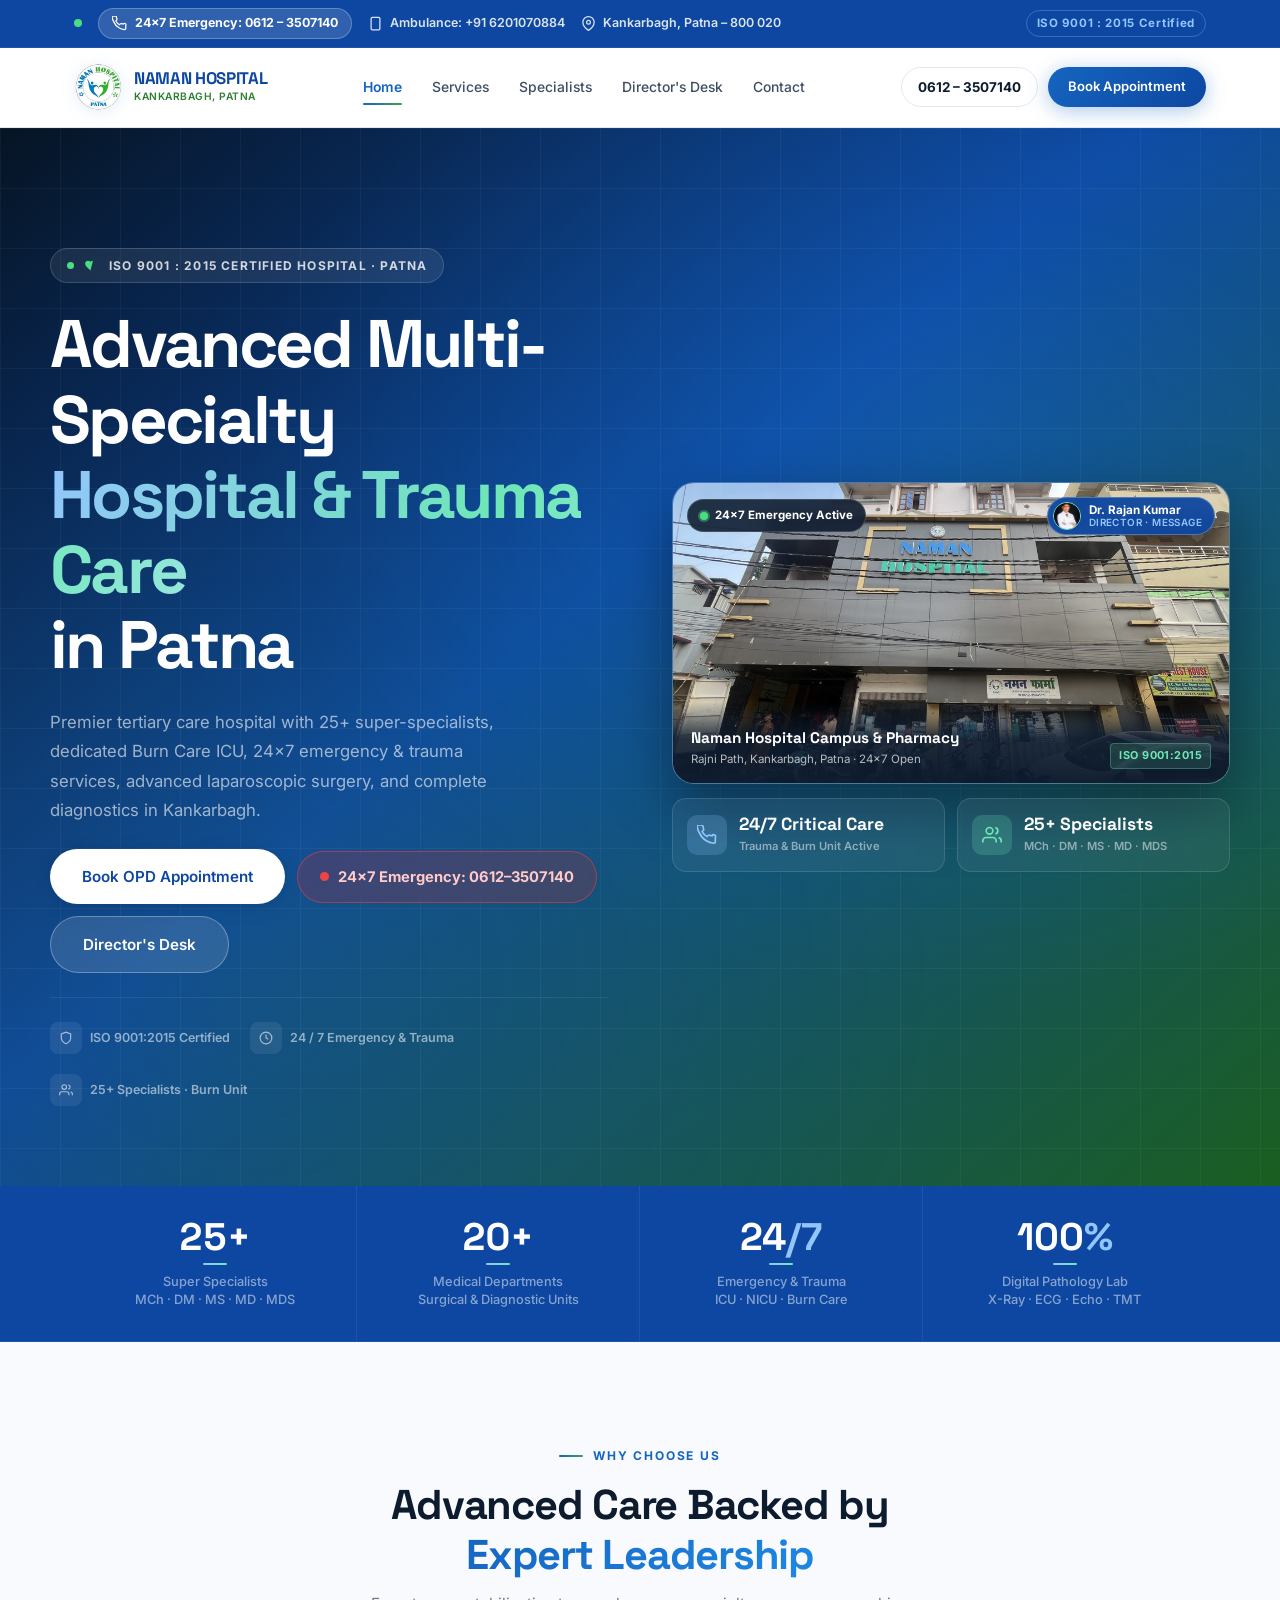
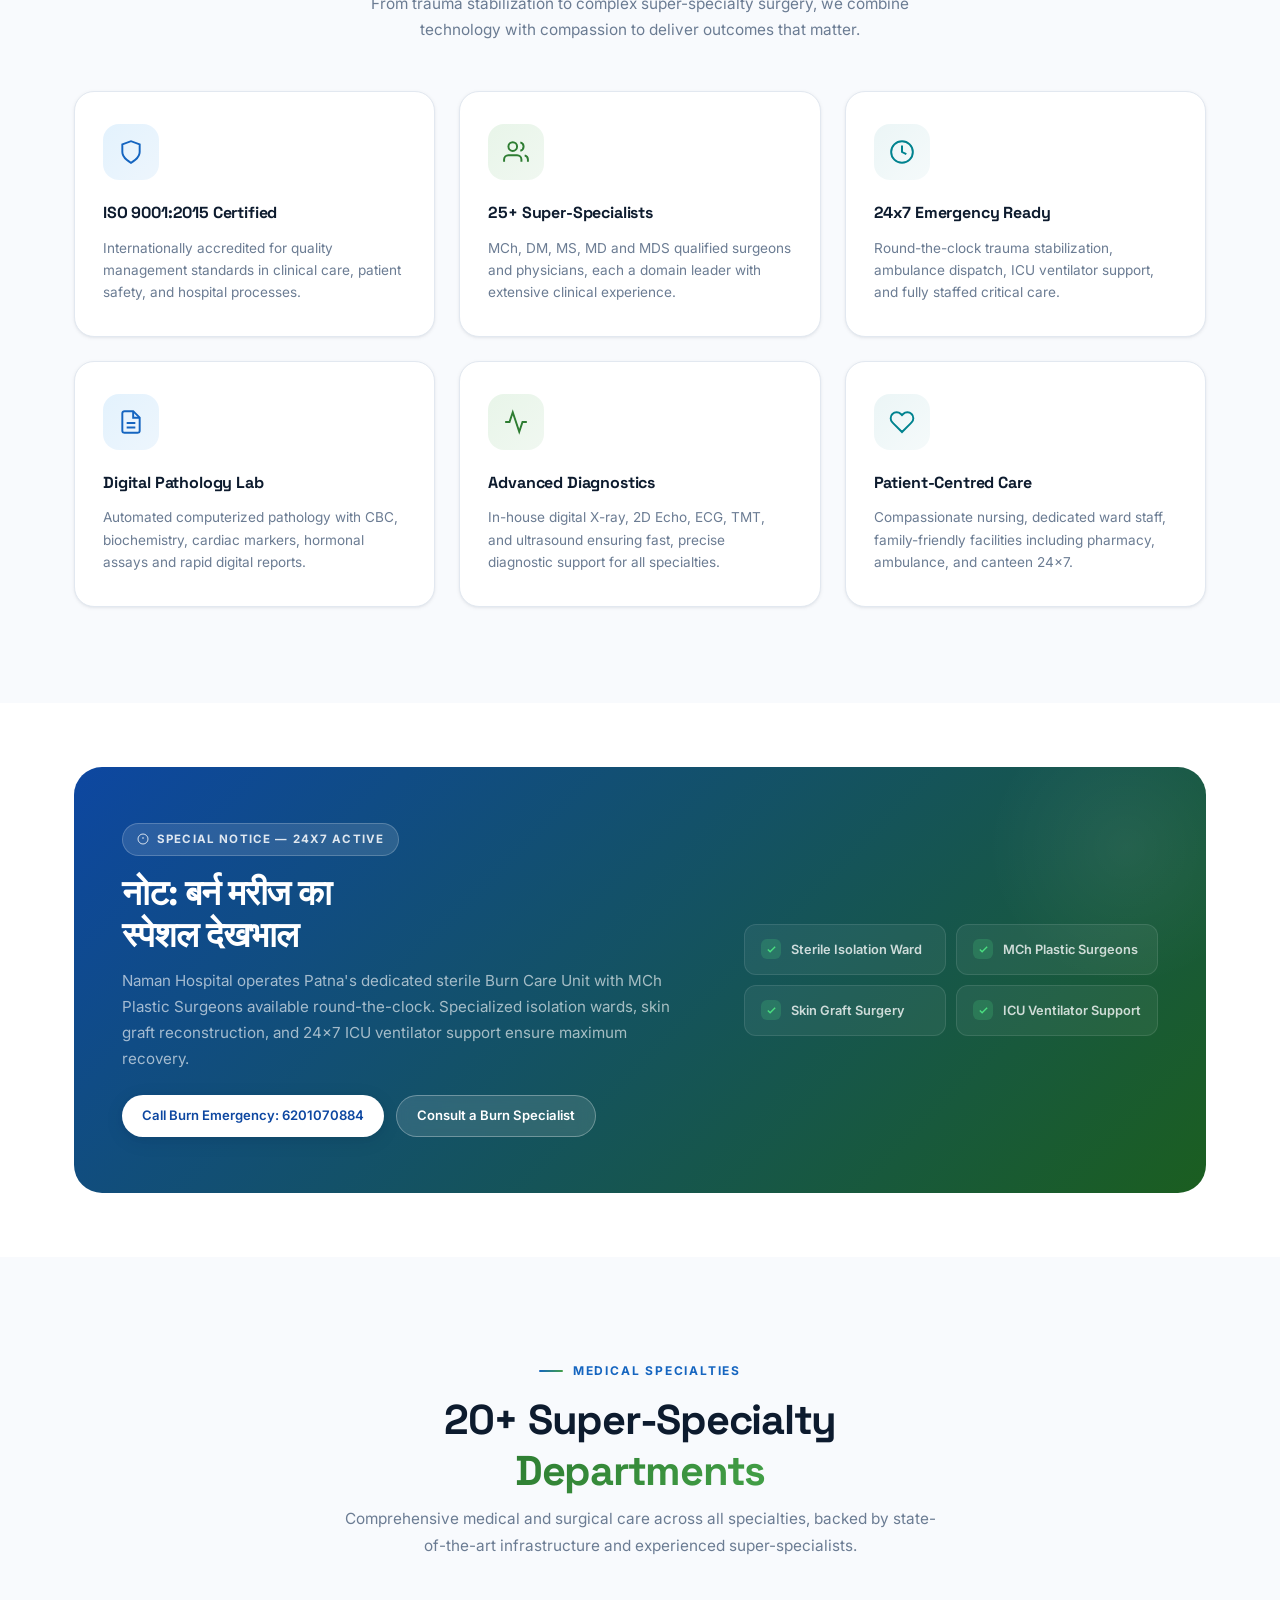
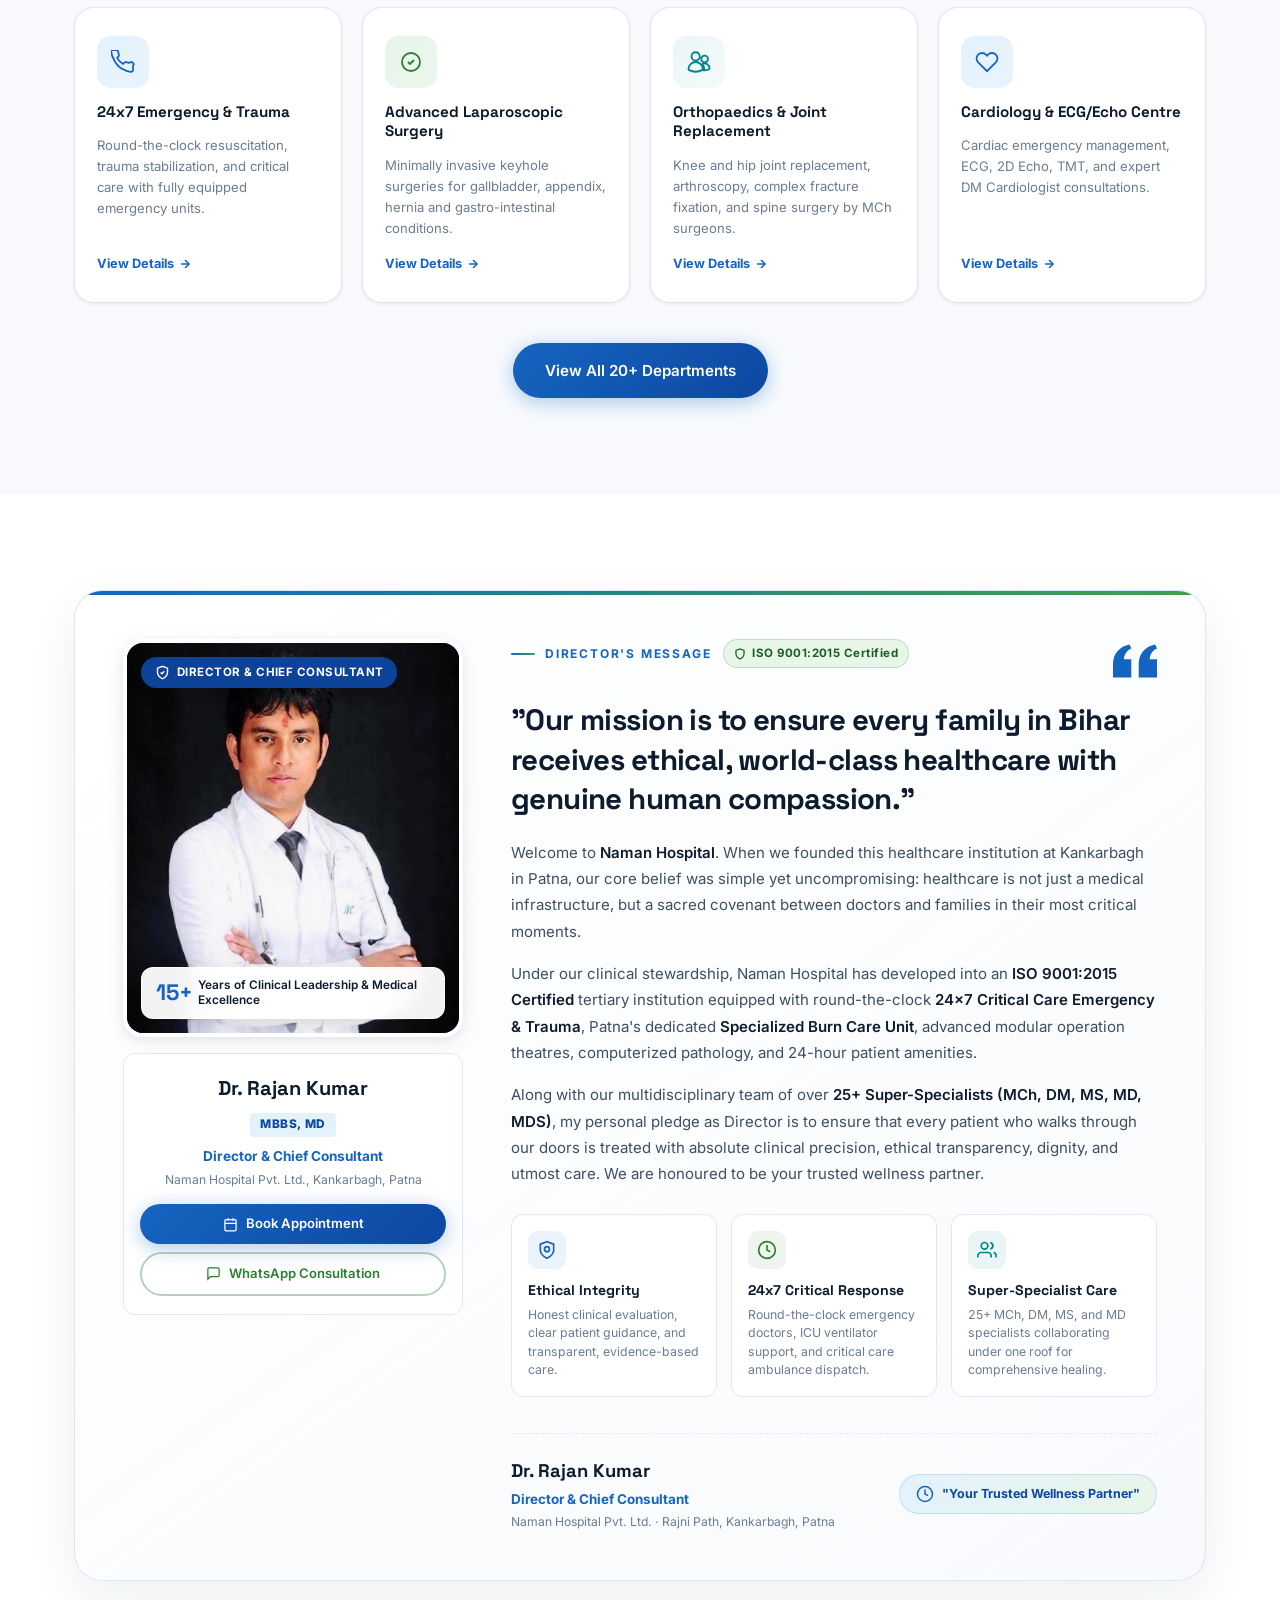
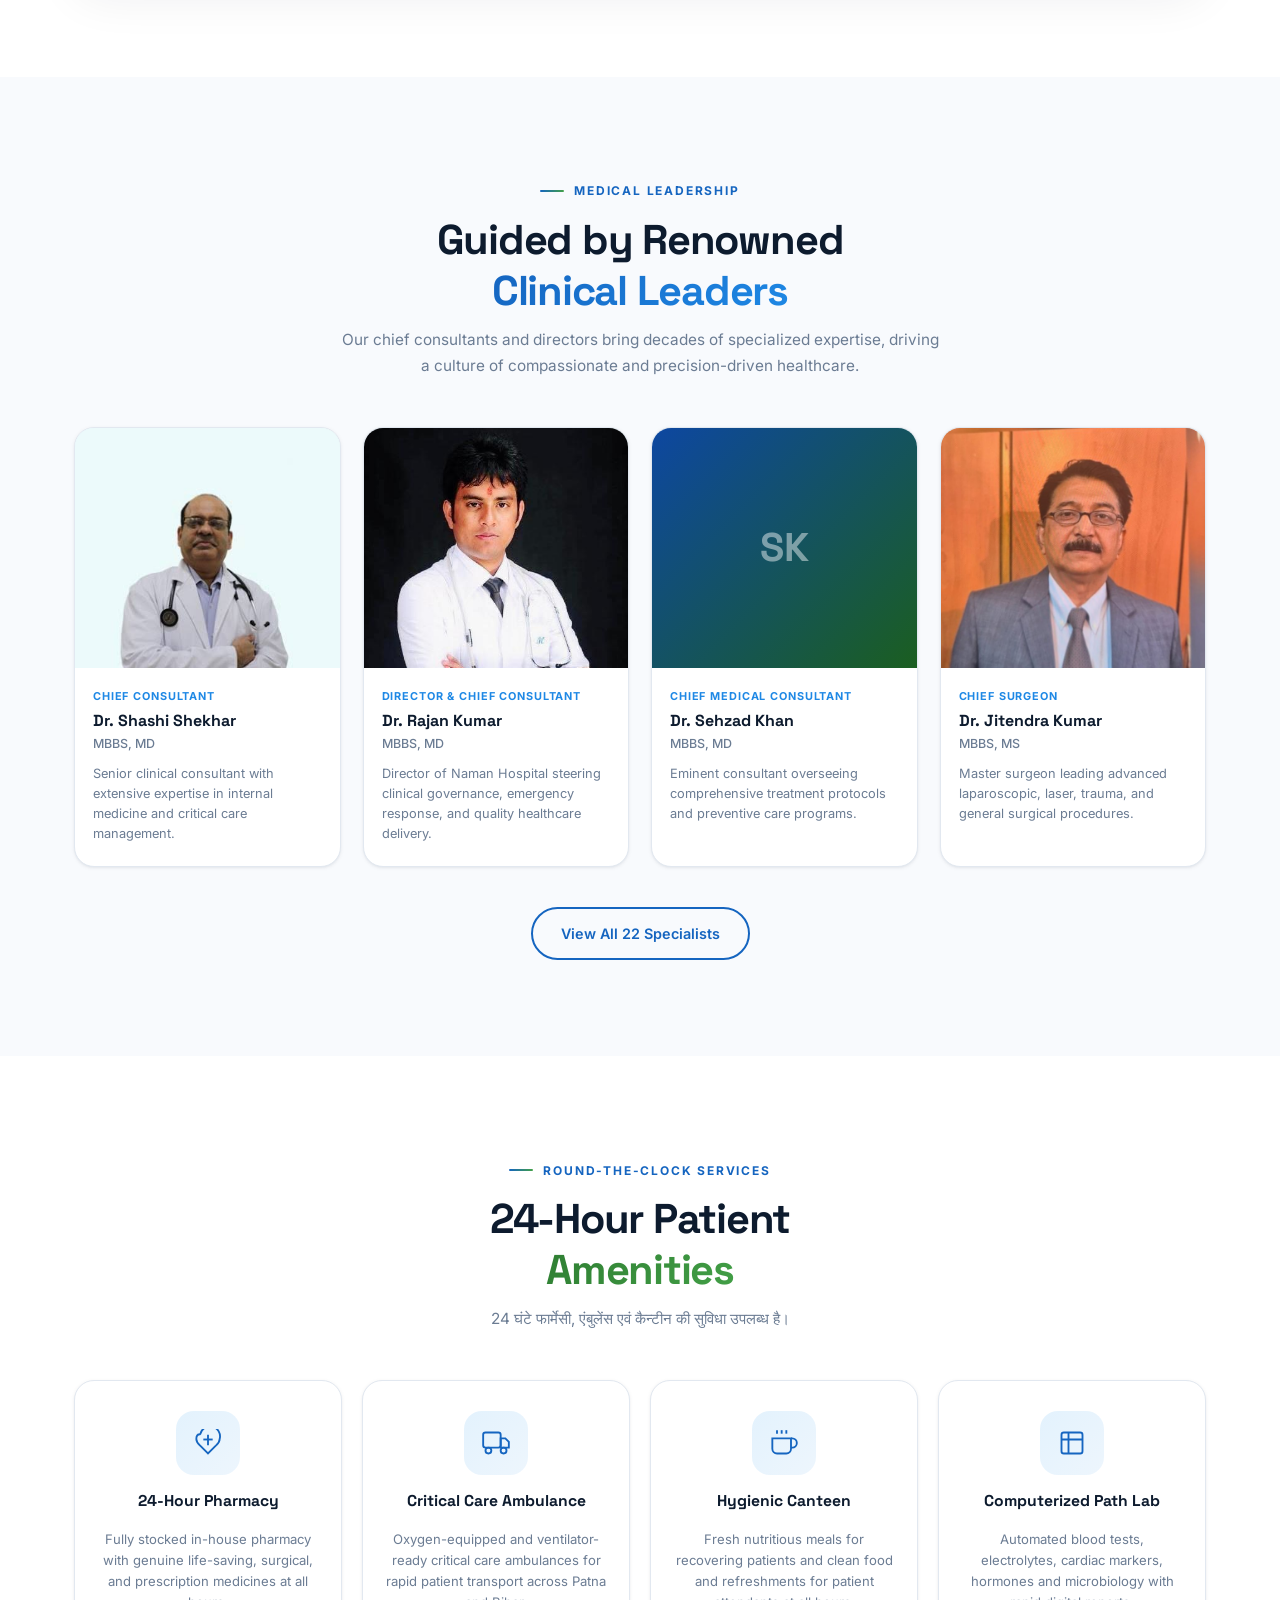
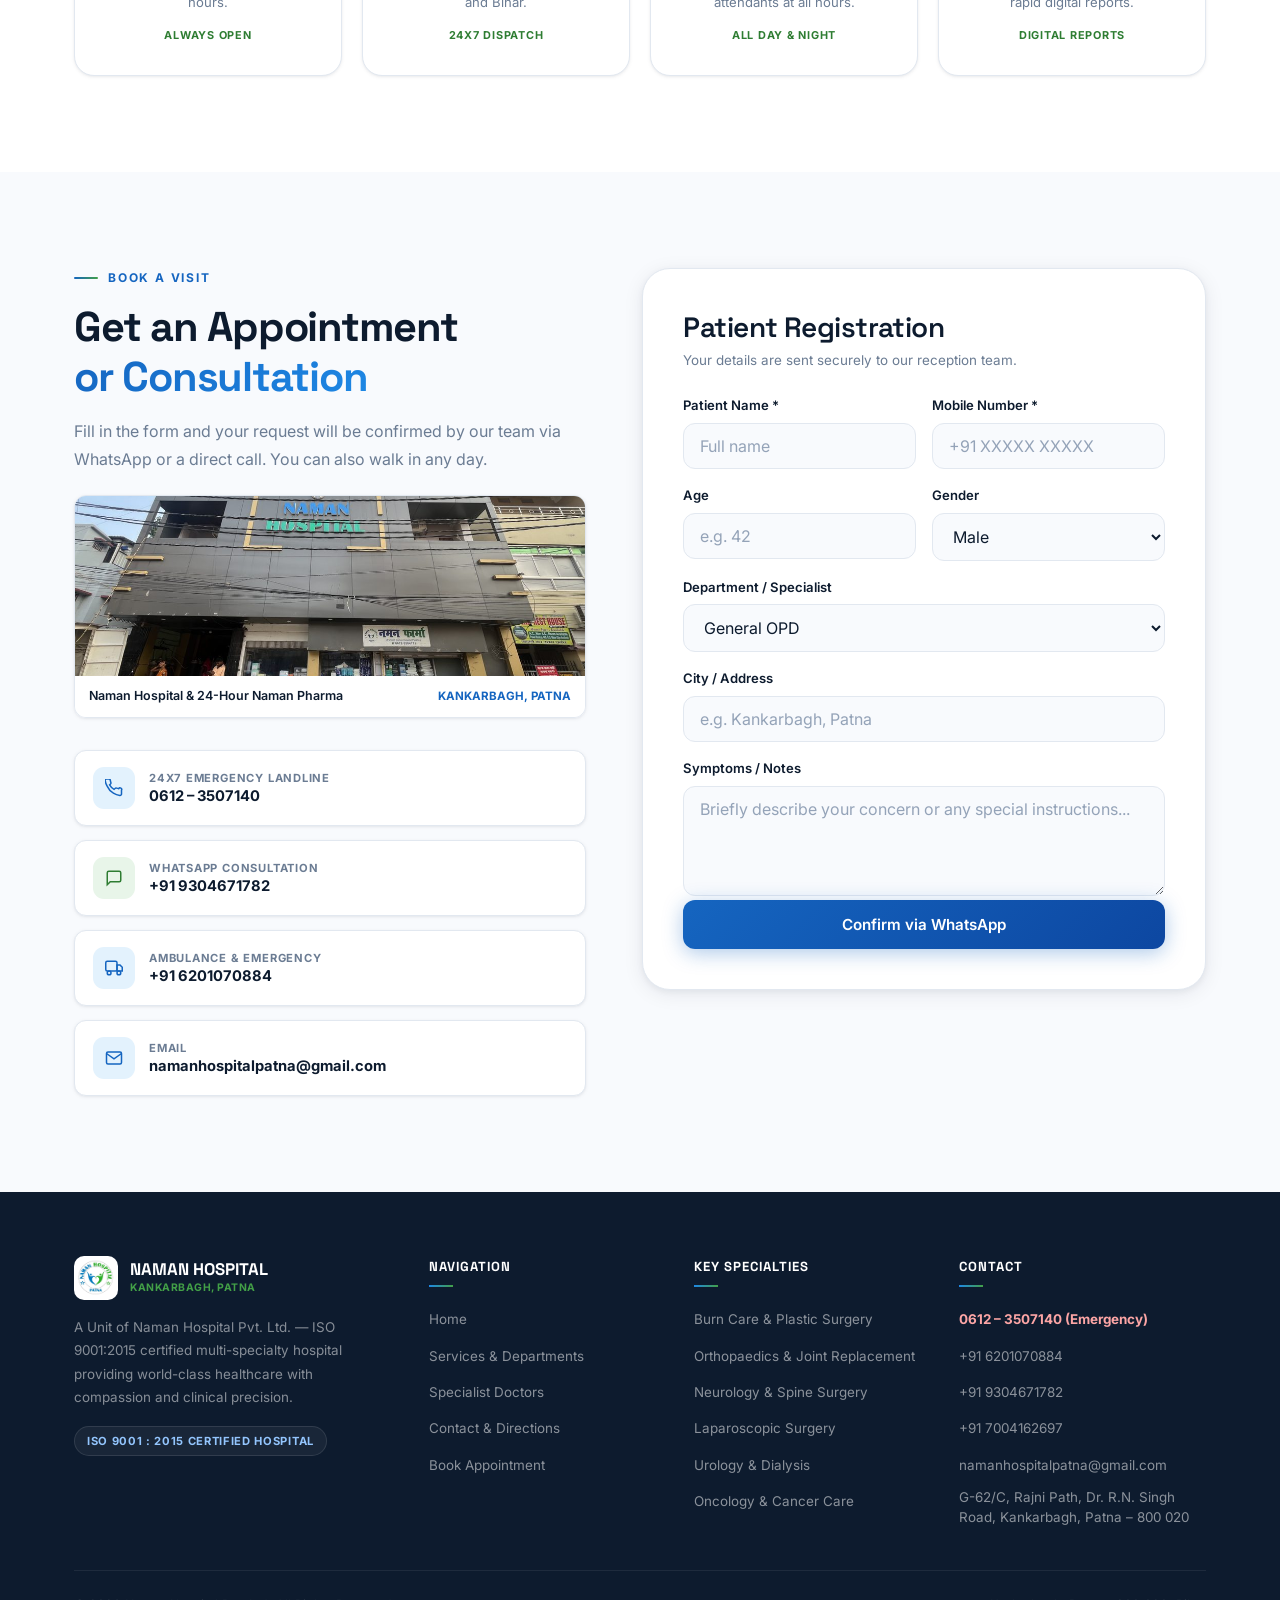
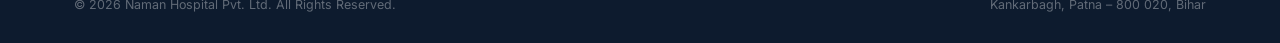
==== index.html @ 31bd3567 "Center hero text on mobile and fix side-by-side squishing" ====
<!DOCTYPE html>
<html lang="en">
<head>
  <meta charset="UTF-8">
  <meta name="viewport" content="width=device-width, initial-scale=1.0">
  <title>Naman Hospital Patna — ISO 9001:2015 Certified Multi-Specialty Hospital</title>
  <meta name="description" content="Naman Hospital in Kankarbagh, Patna — ISO 9001:2015 certified hospital with 25+ super-specialists, 24x7 emergency & trauma, advanced ICU/NICU, specialized burn care and complete diagnostics.">
  <link rel="icon" type="image/png" href="assets/images/logo.png">
  <link rel="preconnect" href="https://fonts.googleapis.com">
  <link rel="preconnect" href="https://fonts.gstatic.com" crossorigin>
  <link href="https://fonts.googleapis.com/css2?family=Space+Grotesk:wght@300;400;500;600;700&family=Inter:wght@300;400;500;600;700;800&display=swap" rel="stylesheet">
  <link rel="stylesheet" href="css/global.css">
  <style>
    /* ---- Home-page specific styles ---- */

    /* Hero */
    .hero {
      min-height: 100vh;
      display: flex; align-items: center;
      background: linear-gradient(140deg, #061424 0%, #0D47A1 45%, #1B5E20 100%);
      position: relative; overflow: hidden;
    }
    .hero-mesh {
      position: absolute; inset: 0; pointer-events: none;
      background:
        radial-gradient(ellipse at 75% 30%, rgba(30,136,229,0.2) 0%, transparent 52%),
        radial-gradient(ellipse at 20% 80%, rgba(46,125,50,0.15) 0%, transparent 48%),
        radial-gradient(ellipse at 50% 50%, rgba(0,131,143,0.06) 0%, transparent 70%);
    }
    /* Animated grid lines */
    .hero-grid-lines {
      position: absolute; inset: 0; pointer-events: none; overflow: hidden; opacity: 0.04;
      background-image:
        linear-gradient(rgba(255,255,255,1) 1px, transparent 1px),
        linear-gradient(90deg, rgba(255,255,255,1) 1px, transparent 1px);
      background-size: 60px 60px;
    }
    .hero-inner {
      position: relative; z-index: 2;
      display: grid; grid-template-columns: 1fr 1fr;
      align-items: center; gap: 64px;
      padding: 120px 0 80px;
    }
    .hero-content { display: flex; flex-direction: column; gap: 24px; }
    .hero-eyebrow {
      display: inline-flex; align-items: center; gap: 10px;
      background: rgba(255,255,255,0.08); border: 1px solid rgba(255,255,255,0.15);
      padding: 7px 16px; border-radius: 99px; width: fit-content;
      font-size: 0.75rem; font-weight: 700; letter-spacing: 0.1em; text-transform: uppercase;
      color: rgba(255,255,255,0.8);
    }
    .hero-eyebrow-dot { width: 7px; height: 7px; border-radius: 50%; background: #4ADE80; animation: ping 2s infinite; }
    .hero-title {
      font-family: 'Space Grotesk', sans-serif;
      font-size: clamp(1.9rem, 6.5vw, 4.2rem);
      font-weight: 700; line-height: 1.12; letter-spacing: -0.04em;
      color: var(--white);
    }
    .hero-title .line-accent {
      background: linear-gradient(120deg, #93C5FD 0%, #6EE7B7 35%, #BAE6FD 65%, #6EE7B7 100%);
      background-size: 200% auto;
      -webkit-background-clip: text;
      -webkit-text-fill-color: transparent;
      animation: shimmerText 6s linear infinite;
    }
    @keyframes shimmerText {
      0% { background-position: 0% center; }
      100% { background-position: 200% center; }
    }
    @keyframes heartbeat {
      0%, 100% { transform: scale(1); }
      14% { transform: scale(1.22); }
      28% { transform: scale(1); }
      42% { transform: scale(1.22); }
      70% { transform: scale(1); }
    }
    .anim-heartbeat {
      display: inline-block;
      animation: heartbeat 2s infinite cubic-bezier(0.25, 1, 0.5, 1);
      transform-origin: center;
      vertical-align: middle;
    }
    .hero-sub {
      font-size: 1.05rem; color: rgba(255,255,255,0.6);
      line-height: 1.75; max-width: 480px;
    }
    .hero-cta-group { display: flex; align-items: center; gap: 12px; flex-wrap: wrap; }
    .btn-emergency-cta {
      display: inline-flex; align-items: center; gap: 9px;
      background: rgba(220, 38, 38, 0.22);
      border: 1.5px solid rgba(239, 68, 68, 0.5);
      color: #FECACA;
      padding: 13px 22px;
      border-radius: var(--r-full);
      font-weight: 700;
      font-size: 0.92rem;
      transition: all 0.25s var(--ease-out);
      text-decoration: none;
      backdrop-filter: blur(8px);
    }
    .btn-emergency-cta:hover {
      background: #DC2626;
      color: #FFFFFF;
      border-color: #DC2626;
      transform: translateY(-2px);
      box-shadow: 0 8px 24px rgba(220, 38, 38, 0.45);
    }
    .emergency-pulse-dot {
      width: 9px; height: 9px; border-radius: 50%;
      background: #EF4444;
      box-shadow: 0 0 0 0 rgba(239, 68, 68, 0.8);
      animation: pulseDot 1.8s infinite;
      flex-shrink: 0;
    }
    @keyframes pulseDot {
      0%   { box-shadow: 0 0 0 0 rgba(239, 68, 68, 0.8); }
      70%  { box-shadow: 0 0 0 9px rgba(239, 68, 68, 0); }
      100% { box-shadow: 0 0 0 0 rgba(239, 68, 68, 0); }
    }
    .hero-trust-strip {
      display: flex; align-items: center; gap: 20px; flex-wrap: wrap;
      padding-top: 24px; border-top: 1px solid rgba(255,255,255,0.08);
    }
    .trust-item {
      display: flex; align-items: center; gap: 8px;
      font-size: 0.78rem; font-weight: 600; color: rgba(255,255,255,0.55);
    }
    .trust-icon { width: 32px; height: 32px; border-radius: 8px; background: rgba(255,255,255,0.08); display: flex; align-items: center; justify-content: center; }

    /* Hero Right — Real Hospital Building & Director Showcase */
    .hero-visual {
      display: flex; flex-direction: column; gap: 14px;
    }
    @keyframes gentleFloat {
      0%, 100% { transform: translateY(0); }
      50% { transform: translateY(-5px); }
    }
    .hero-building-card {
      position: relative;
      border-radius: 22px;
      overflow: hidden;
      border: 1.5px solid rgba(255,255,255,0.18);
      box-shadow: 0 24px 60px rgba(0,0,0,0.4);
      background: rgba(255,255,255,0.05);
      backdrop-filter: blur(12px);
      animation: gentleFloat 6s ease-in-out infinite;
    }
    .hero-building-img {
      width: 100%;
      height: 300px;
      object-fit: cover;
      object-position: center;
      display: block;
      transition: transform 0.5s var(--ease-out);
    }
    .hero-building-card:hover .hero-building-img {
      transform: scale(1.03);
    }
    .hero-building-overlay-top {
      position: absolute;
      top: 14px; left: 14px; right: 14px;
      display: flex;
      justify-content: space-between;
      align-items: center;
      gap: 10px;
      flex-wrap: wrap;
      z-index: 2;
    }
    .hero-status-pill {
      background: rgba(13, 27, 46, 0.88);
      backdrop-filter: blur(10px);
      border: 1px solid rgba(255,255,255,0.15);
      padding: 6px 12px;
      border-radius: var(--r-full);
      display: inline-flex;
      align-items: center;
      gap: 7px;
      font-size: 0.72rem;
      font-weight: 700;
      color: var(--white);
    }
    .hero-pulse-dot {
      width: 8px; height: 8px;
      background: #4ADE80;
      border-radius: 50%;
      box-shadow: 0 0 0 2px rgba(74,222,128,0.4);
      animation: pulse 2s infinite;
    }
    @keyframes pulse {
      0% { box-shadow: 0 0 0 0 rgba(74,222,128,0.7); }
      70% { box-shadow: 0 0 0 8px rgba(74,222,128,0); }
      100% { box-shadow: 0 0 0 0 rgba(74,222,128,0); }
    }
    .hero-director-chip {
      background: rgba(13, 71, 161, 0.94);
      backdrop-filter: blur(10px);
      border: 1px solid rgba(255,255,255,0.25);
      padding: 4px 12px 4px 5px;
      border-radius: var(--r-full);
      display: inline-flex;
      align-items: center;
      gap: 8px;
      color: var(--white);
      text-decoration: none;
      transition: all 0.2s;
    }
    .hero-director-chip:hover {
      background: #1565C0;
      transform: translateY(-2px);
      box-shadow: 0 6px 18px rgba(21,101,192,0.4);
    }
    .hero-director-avatar {
      width: 28px; height: 28px;
      border-radius: 50%;
      border: 1.5px solid #6EE7B7;
      object-fit: cover;
      display: block;
    }
    .hero-director-text {
      display: flex;
      flex-direction: column;
      text-align: left;
    }
    .hero-director-name {
      font-size: 0.73rem;
      font-weight: 700;
      line-height: 1.2;
      color: var(--white);
    }
    .hero-director-role {
      font-size: 0.62rem;
      font-weight: 600;
      color: #93C5FD;
      line-height: 1.1;
      text-transform: uppercase;
      letter-spacing: 0.04em;
    }
    .hero-building-bar {
      position: absolute;
      bottom: 0; left: 0; right: 0;
      background: linear-gradient(180deg, transparent 0%, rgba(13, 27, 46, 0.88) 45%, rgba(13, 27, 46, 0.98) 100%);
      padding: 26px 18px 14px;
      display: flex;
      justify-content: space-between;
      align-items: flex-end;
      z-index: 2;
    }
    .hero-building-title {
      font-family: 'Space Grotesk', sans-serif;
      font-size: 0.96rem;
      font-weight: 700;
      color: var(--white);
      line-height: 1.25;
    }
    .hero-building-sub {
      font-size: 0.72rem;
      color: rgba(255,255,255,0.7);
      margin-top: 2px;
    }
    .hero-building-iso {
      font-size: 0.68rem;
      font-weight: 700;
      color: #6EE7B7;
      background: rgba(110,231,183,0.15);
      border: 1px solid rgba(110,231,183,0.3);
      padding: 3px 8px;
      border-radius: 4px;
      text-transform: uppercase;
      letter-spacing: 0.04em;
      white-space: nowrap;
    }

    .hero-cards-row { display: grid; grid-template-columns: 1fr 1fr; gap: 12px; }
    .hero-mini-card {
      background: rgba(255,255,255,0.06);
      border: 1px solid rgba(255,255,255,0.12);
      border-radius: 14px; padding: 16px 14px;
      backdrop-filter: blur(8px);
      display: flex; align-items: center; gap: 12px;
      transition: all 0.25s var(--ease-out);
    }
    .hero-mini-card:hover {
      transform: translateY(-3px);
      background: rgba(255,255,255,0.1);
      border-color: rgba(255,255,255,0.25);
      box-shadow: 0 8px 24px rgba(0,0,0,0.25);
    }
    .mini-card-icon {
      width: 40px; height: 40px; border-radius: 10px;
      display: flex; align-items: center; justify-content: center; flex-shrink: 0;
    }
    .mini-card-icon.blue { background: rgba(147,197,253,0.2); }
    .mini-card-icon.green { background: rgba(110,231,183,0.2); }
    .mini-card-text-n { font-family: 'Space Grotesk', sans-serif; font-size: 1.1rem; font-weight: 700; color: var(--white); line-height: 1.1; }
    .mini-card-text-l { font-size: 0.7rem; font-weight: 600; color: rgba(255,255,255,0.5); margin-top: 3px; }

    /* Stats bar */
    .stats-bar-section {
      background: linear-gradient(135deg, var(--blue-deep) 0%, #0D47A1 100%);
      border-bottom: 1px solid rgba(255,255,255,0.07);
    }
    .stats-grid {
      display: grid; grid-template-columns: repeat(4, 1fr);
    }
    .stat-item {
      padding: 32px 20px; text-align: center;
      border-right: 1px solid rgba(255,255,255,0.07);
      position: relative;
    }
    .stat-item:last-child { border-right: none; }
    .stat-n {
      font-family: 'Space Grotesk', sans-serif;
      font-size: 2.4rem; font-weight: 700; line-height: 1;
      color: var(--white);
    }
    .stat-n .plus { color: #93C5FD; }
    .stat-l { font-size: 0.8rem; font-weight: 500; color: rgba(255,255,255,0.5); margin-top: 8px; line-height: 1.4; }
    .stat-divider { width: 24px; height: 2px; background: linear-gradient(90deg, #93C5FD, #6EE7B7); border-radius: 2px; margin: 6px auto 0; }

    /* Why Choose us */
    .why-grid {
      display: grid; grid-template-columns: repeat(3, 1fr); gap: 24px;
      margin-top: 20px;
    }
    .why-card {
      background: var(--white); border: 1px solid var(--border);
      border-radius: var(--r-lg); padding: 32px 28px;
      box-shadow: var(--sh-sm); transition: all 0.3s var(--ease-out);
      position: relative; overflow: hidden;
    }
    .why-card::after {
      content: ''; position: absolute;
      bottom: 0; left: 0; right: 0; height: 3px;
      background: linear-gradient(90deg, var(--blue-mid), var(--green-bright));
      transform: scaleX(0); transform-origin: left;
      transition: transform 0.4s var(--ease-out);
    }
    .why-card:hover { transform: translateY(-6px); box-shadow: var(--sh-lg); border-color: rgba(21,101,192,0.15); }
    .why-card:hover::after { transform: scaleX(1); }
    .why-icon {
      width: 56px; height: 56px; border-radius: 16px;
      display: flex; align-items: center; justify-content: center;
      margin-bottom: 20px;
    }
    .why-card h3 { font-family: 'Space Grotesk', sans-serif; font-size: 1rem; font-weight: 700; color: var(--text-dark); margin-bottom: 10px; letter-spacing: -0.01em; }
    .why-card p { font-size: 0.85rem; color: var(--text-muted); line-height: 1.65; }

    /* Services Preview */
    .services-preview-grid {
      display: grid; grid-template-columns: repeat(4, 1fr); gap: 20px;
    }
    .svc-card {
      background: var(--white); border: 1px solid var(--border);
      border-radius: var(--r-lg); padding: 28px 22px;
      box-shadow: var(--sh-sm); transition: all 0.3s var(--ease-out);
      display: flex; flex-direction: column; gap: 14px;
    }
    .svc-card:hover { transform: translateY(-5px); box-shadow: var(--sh-lg); border-color: rgba(21,101,192,0.18); }
    .svc-icon-wrap {
      width: 52px; height: 52px; border-radius: 14px;
      display: flex; align-items: center; justify-content: center;
    }
    .svc-title { font-family: 'Space Grotesk', sans-serif; font-size: 0.95rem; font-weight: 700; color: var(--text-dark); line-height: 1.3; }
    .svc-desc { font-size: 0.82rem; color: var(--text-muted); line-height: 1.6; }
    .svc-link { font-size: 0.8rem; font-weight: 700; color: var(--blue-mid); display: flex; align-items: center; gap: 4px; margin-top: auto; }
    .svc-link svg { transition: transform 0.2s; }
    .svc-card:hover .svc-link svg { transform: translateX(4px); }

    /* Burn Care Banner */
    .burn-banner {
      background: linear-gradient(135deg, #0D47A1 0%, #1B5E20 100%);
      border-radius: var(--r-xl); padding: 56px 48px;
      position: relative; overflow: hidden;
      display: grid; grid-template-columns: 1fr auto; gap: 40px; align-items: center;
    }
    .burn-banner::before {
      content: '';
      position: absolute; top: -60px; right: -60px;
      width: 280px; height: 280px; border-radius: 50%;
      background: radial-gradient(circle, rgba(255,255,255,0.06) 0%, transparent 70%);
      pointer-events: none;
    }
    .burn-banner-badge {
      display: inline-flex; align-items: center; gap: 8px;
      background: rgba(255,255,255,0.12); border: 1px solid rgba(255,255,255,0.2);
      padding: 6px 14px; border-radius: 99px;
      font-size: 0.72rem; font-weight: 700; text-transform: uppercase; letter-spacing: 0.1em;
      color: rgba(255,255,255,0.85); margin-bottom: 16px;
    }
    .burn-banner h2 {
      font-family: 'Space Grotesk', sans-serif;
      font-size: clamp(1.5rem, 3vw, 2.2rem); font-weight: 700;
      color: var(--white); line-height: 1.2; margin-bottom: 12px; letter-spacing: -0.03em;
    }
    .burn-banner p { font-size: 0.95rem; color: rgba(255,255,255,0.62); line-height: 1.7; max-width: 560px; }
    .burn-btn-group { display: flex; gap: 12px; margin-top: 24px; flex-wrap: wrap; }

    /* Burn Features Grid */
    .burn-feats { display: grid; grid-template-columns: 1fr 1fr; gap: 10px; min-width: 0; width: 100%; }
    .burn-feat {
      background: rgba(255,255,255,0.06); border: 1px solid rgba(255,255,255,0.1);
      border-radius: var(--r-md); padding: 14px 16px;
      display: flex; align-items: center; gap: 10px;
    }
    .burn-feat-check {
      width: 20px; height: 20px; border-radius: 6px;
      background: rgba(74,222,128,0.2); flex-shrink: 0;
      display: flex; align-items: center; justify-content: center;
    }
    .burn-feat-text { font-size: 0.8rem; font-weight: 600; color: rgba(255,255,255,0.78); }

    /* Leadership strip */
    .leaders-strip {
      display: grid; grid-template-columns: repeat(4, 1fr); gap: 22px;
    }
    .leader-card {
      background: var(--white); border: 1px solid var(--border);
      border-radius: var(--r-lg); overflow: hidden;
      box-shadow: var(--sh-sm); transition: all 0.3s var(--ease-out);
    }
    .leader-card:hover { transform: translateY(-6px); box-shadow: var(--sh-lg); border-color: rgba(21,101,192,0.2); }
    .leader-img {
      width: 100%; height: 240px; object-fit: cover; object-position: top center;
      background: linear-gradient(135deg, var(--blue-light), var(--green-light));
      display: block;
    }
    .leader-img-fallback {
      width: 100%; height: 240px;
      background: linear-gradient(135deg, #0D47A1 0%, #1B5E20 100%);
      display: flex; align-items: center; justify-content: center;
      font-family: 'Space Grotesk', sans-serif;
      font-size: 2.5rem; font-weight: 700; color: rgba(255,255,255,0.45);
    }
    .leader-body { padding: 20px 18px 22px; }
    .leader-role { font-size: 0.68rem; font-weight: 700; text-transform: uppercase; letter-spacing: 0.08em; color: var(--blue-bright); margin-bottom: 5px; }
    .leader-name { font-family: 'Space Grotesk', sans-serif; font-size: 1rem; font-weight: 700; color: var(--text-dark); line-height: 1.25; margin-bottom: 3px; }
    .leader-deg { font-size: 0.78rem; font-weight: 500; color: var(--text-muted); }
    .leader-desc { font-size: 0.8rem; color: var(--text-muted); line-height: 1.55; margin-top: 10px; }

    /* Appointment CTA section */
    .appt-section {
      background: var(--off-white);
      padding: 96px 0;
    }
    .appt-grid {
      display: grid; grid-template-columns: 1fr 1.1fr; gap: 56px; align-items: start;
    }
    .appt-left { display: flex; flex-direction: column; gap: 0; }
    .contact-detail-list { display: flex; flex-direction: column; gap: 14px; margin-top: 32px; }
    .contact-detail {
      display: flex; align-items: center; gap: 14px;
      background: var(--white); border: 1px solid var(--border);
      border-radius: var(--r-md); padding: 16px 18px;
      box-shadow: var(--sh-sm); transition: all 0.2s;
    }
    .contact-detail:hover { border-color: rgba(21,101,192,0.2); transform: translateX(4px); }
    .cd-icon {
      width: 42px; height: 42px; border-radius: 11px;
      background: var(--blue-light); color: var(--blue-mid);
      display: flex; align-items: center; justify-content: center; flex-shrink: 0;
    }
    .cd-label { font-size: 0.7rem; font-weight: 700; text-transform: uppercase; letter-spacing: 0.07em; color: var(--text-muted); }
    .cd-value { font-size: 0.92rem; font-weight: 700; color: var(--text-dark); line-height: 1.3; }
    .appt-form-wrap {
      background: var(--white); border: 1px solid var(--border);
      border-radius: var(--r-xl); padding: 40px; box-shadow: var(--sh-md);
    }
    .form-grid-2 { display: grid; grid-template-columns: 1fr 1fr; gap: 16px; }
    .col-span-2 { grid-column: 1 / -1; }

    /* Amenities */
    .amenity-grid { display: grid; grid-template-columns: repeat(4, 1fr); gap: 20px; }
    .amenity-card {
      background: var(--white); border: 1px solid var(--border);
      border-radius: var(--r-lg); padding: 30px 22px; text-align: center;
      box-shadow: var(--sh-sm); transition: all 0.3s var(--ease-out);
      display: flex; flex-direction: column; align-items: center; gap: 14px;
    }
    .amenity-card:hover { transform: translateY(-6px); box-shadow: var(--sh-lg); border-color: rgba(21,101,192,0.15); }
    .amenity-icon {
      width: 64px; height: 64px; border-radius: 18px;
      display: flex; align-items: center; justify-content: center;
      background: linear-gradient(135deg, var(--blue-light) 0%, rgba(30,136,229,0.08) 100%);
    }
    .amenity-title { font-family: 'Space Grotesk', sans-serif; font-size: 0.98rem; font-weight: 700; color: var(--text-dark); }
    .amenity-desc { font-size: 0.82rem; color: var(--text-muted); line-height: 1.6; }
    .amenity-tag { font-size: 0.68rem; font-weight: 700; text-transform: uppercase; letter-spacing: 0.07em; color: var(--green-mid); }

    /* ---- Director's Message Section ---- */
    .director-section {
      background: var(--white);
      position: relative;
    }
    .director-card {
      background: linear-gradient(145deg, #FFFFFF 0%, #F8FAFD 100%);
      border: 1.5px solid rgba(21, 101, 192, 0.14);
      border-radius: var(--r-xl);
      padding: 48px;
      box-shadow: 0 16px 48px rgba(13, 27, 46, 0.07);
      position: relative;
      overflow: hidden;
    }
    .director-card::before {
      content: '';
      position: absolute;
      top: 0; left: 0; right: 0;
      height: 4px;
      background: linear-gradient(90deg, var(--blue-mid), var(--green-bright));
    }
    .director-grid {
      display: grid;
      grid-template-columns: 340px 1fr;
      gap: 48px;
      align-items: start;
    }
    .director-media-col {
      display: flex;
      flex-direction: column;
      gap: 16px;
    }
    .director-img-wrapper {
      position: relative;
      border-radius: 20px;
      overflow: hidden;
      background: linear-gradient(135deg, #0D47A1, #1565C0);
      box-shadow: var(--sh-md);
      border: 4px solid var(--white);
    }
    .director-photo {
      width: 100%;
      height: 390px;
      object-fit: cover;
      object-position: top center;
      display: block;
      transition: transform 0.4s var(--ease-out);
    }
    .director-img-wrapper:hover .director-photo {
      transform: scale(1.02);
    }
    .director-badge-floating {
      position: absolute;
      top: 14px; left: 14px;
      background: rgba(13, 71, 161, 0.94);
      backdrop-filter: blur(8px);
      color: var(--white);
      padding: 6px 14px;
      border-radius: var(--r-full);
      display: inline-flex;
      align-items: center;
      gap: 7px;
      font-size: 0.72rem;
      font-weight: 700;
      letter-spacing: 0.04em;
      text-transform: uppercase;
      box-shadow: 0 4px 12px rgba(0,0,0,0.18);
    }
    .director-experience-tag {
      position: absolute;
      bottom: 14px; left: 14px; right: 14px;
      background: rgba(255, 255, 255, 0.95);
      backdrop-filter: blur(8px);
      border-radius: 12px;
      padding: 10px 14px;
      display: flex;
      align-items: center;
      gap: 12px;
      box-shadow: 0 4px 16px rgba(0,0,0,0.12);
      border: 1px solid rgba(255,255,255,0.8);
    }
    .exp-num {
      font-family: 'Space Grotesk', sans-serif;
      font-size: 1.4rem;
      font-weight: 800;
      color: var(--blue-mid);
      line-height: 1;
    }
    .exp-text {
      font-size: 0.74rem;
      font-weight: 600;
      color: var(--text-dark);
      line-height: 1.3;
    }
    .director-meta-box {
      background: var(--white);
      border: 1px solid var(--border);
      border-radius: var(--r-md);
      padding: 18px 16px;
      text-align: center;
    }
    .director-name {
      font-family: 'Space Grotesk', sans-serif;
      font-size: 1.25rem;
      font-weight: 700;
      color: var(--text-dark);
      margin-bottom: 4px;
    }
    .director-qual {
      display: inline-block;
      padding: 2px 10px;
      background: var(--blue-light);
      color: var(--blue-deep);
      border-radius: 4px;
      font-size: 0.74rem;
      font-weight: 800;
      letter-spacing: 0.05em;
      margin-bottom: 8px;
    }
    .director-title {
      font-size: 0.85rem;
      font-weight: 700;
      color: var(--blue-mid);
      margin-bottom: 3px;
    }
    .director-hospital {
      font-size: 0.76rem;
      color: var(--text-muted);
      margin-bottom: 14px;
    }
    .director-actions-btn {
      display: flex;
      flex-direction: column;
      gap: 8px;
    }

    .director-content-col {
      display: flex;
      flex-direction: column;
    }
    .director-quote-header {
      display: flex;
      align-items: flex-start;
      justify-content: space-between;
      gap: 16px;
      margin-bottom: 18px;
    }
    .director-eyebrow-wrap {
      display: flex;
      align-items: center;
      gap: 12px;
      flex-wrap: wrap;
    }
    .iso-chip {
      display: inline-flex;
      align-items: center;
      gap: 6px;
      background: var(--green-light);
      color: var(--green-deep);
      border: 1px solid rgba(46, 125, 50, 0.2);
      padding: 4px 10px;
      border-radius: var(--r-full);
      font-size: 0.72rem;
      font-weight: 700;
      letter-spacing: 0.04em;
    }
    .quote-svg-icon {
      color: var(--blue-mid);
      flex-shrink: 0;
    }
    .director-heading {
      font-family: 'Space Grotesk', sans-serif;
      font-size: clamp(1.35rem, 2.3vw, 1.85rem);
      font-weight: 700;
      color: var(--text-dark);
      line-height: 1.34;
      letter-spacing: -0.02em;
      margin-bottom: 20px;
    }
    .director-statement p {
      font-size: 0.94rem;
      color: var(--text-body);
      line-height: 1.75;
      margin-bottom: 16px;
    }
    .director-statement p:last-child {
      margin-bottom: 0;
    }
    .director-statement strong {
      color: var(--text-dark);
      font-weight: 600;
    }

    .director-pillars {
      display: grid;
      grid-template-columns: repeat(3, 1fr);
      gap: 14px;
      margin: 26px 0;
    }
    .dp-card {
      background: var(--white);
      border: 1px solid var(--border);
      border-radius: var(--r-md);
      padding: 16px;
      transition: all 0.25s var(--ease-out);
    }
    .dp-card:hover {
      border-color: rgba(21,101,192,0.25);
      transform: translateY(-3px);
      box-shadow: var(--sh-sm);
    }
    .dp-icon {
      width: 38px;
      height: 38px;
      border-radius: 10px;
      display: flex;
      align-items: center;
      justify-content: center;
      margin-bottom: 10px;
    }
    .dp-title {
      font-family: 'Space Grotesk', sans-serif;
      font-size: 0.88rem;
      font-weight: 700;
      color: var(--text-dark);
      margin-bottom: 4px;
    }
    .dp-desc {
      font-size: 0.77rem;
      color: var(--text-muted);
      line-height: 1.5;
    }

    .director-sign-strip {
      display: flex;
      justify-content: space-between;
      align-items: center;
      padding-top: 22px;
      border-top: 1px dashed var(--border);
      flex-wrap: wrap;
      gap: 16px;
      margin-top: 10px;
    }
    .sign-left {
      display: flex;
      flex-direction: column;
      gap: 2px;
    }
    .sign-name {
      font-family: 'Space Grotesk', sans-serif;
      font-size: 1.15rem;
      font-weight: 700;
      color: var(--text-dark);
    }
    .sign-designation {
      font-size: 0.84rem;
      font-weight: 700;
      color: var(--blue-mid);
    }
    .sign-org {
      font-size: 0.76rem;
      color: var(--text-muted);
    }
    .sign-seal {
      display: inline-flex;
      align-items: center;
      gap: 8px;
      background: linear-gradient(135deg, var(--blue-light), var(--green-light));
      border: 1px solid rgba(21,101,192,0.15);
      padding: 9px 16px;
      border-radius: var(--r-full);
      font-size: 0.78rem;
      font-weight: 700;
      color: var(--blue-deep);
    }

    /* ---- Responsive ---- */
    @media (max-width: 1024px) {
      .hero-inner { grid-template-columns: 1fr; padding: 72px 0 48px; gap: 36px; }
      .hero-visual { display: flex; width: 100%; max-width: 540px; margin: 0 auto; }
      .stats-grid { grid-template-columns: repeat(2, 1fr); }
      .stat-item:nth-child(2) { border-right: none; }
      .stat-item:nth-child(1), .stat-item:nth-child(2) { border-bottom: 1px solid rgba(255,255,255,0.08); }
      .why-grid { grid-template-columns: repeat(2, 1fr); }
      .services-preview-grid { grid-template-columns: repeat(2, 1fr); }
      .director-grid { grid-template-columns: 1fr; gap: 32px; }
      .director-media-col { max-width: 420px; margin: 0 auto; width: 100%; }
      .leaders-strip { grid-template-columns: repeat(2, 1fr); }
      .amenity-grid { grid-template-columns: repeat(2, 1fr); }
      .appt-grid { grid-template-columns: 1fr; }
      .burn-banner { grid-template-columns: 1fr; gap: 28px; }
      .burn-feats { grid-template-columns: repeat(2, 1fr); }
    }
    @media (max-width: 768px) {
      .hero { min-height: auto; }
      .hero-inner {
        padding: 44px 0 32px;
        gap: 36px;
        text-align: center;
      }
      .hero-content {
        gap: 20px;
        align-items: center;
        text-align: center;
        width: 100%;
        max-width: 540px;
        margin: 0 auto;
      }
      .hero-eyebrow {
        margin: 0 auto;
      }
      .hero-title {
        font-size: clamp(1.75rem, 5.5vw, 2.5rem);
        text-align: center;
        margin: 0 auto;
        line-height: 1.18;
      }
      .hero-sub {
        font-size: 0.94rem;
        line-height: 1.65;
        text-align: center;
        margin: 0 auto;
        max-width: 480px;
      }
      .hero-cta-group {
        flex-direction: column;
        width: 100%;
        max-width: 360px;
        margin: 0 auto;
        gap: 10px;
        align-items: center;
      }
      .hero-cta-group .btn {
        width: 100%;
        padding: 13px 20px;
        text-align: center;
        justify-content: center;
      }
      .hero-cta-group .btn-emergency-cta {
        width: 100%;
        justify-content: center;
        padding: 13px 20px;
        text-align: center;
      }
      .hero-trust-strip {
        gap: 14px;
        padding-top: 18px;
        justify-content: center;
        text-align: center;
        margin: 0 auto;
        width: 100%;
        max-width: 480px;
      }
      .trust-item {
        justify-content: center;
      }
      .hero-visual {
        width: 100%;
        max-width: 460px;
        margin: 0 auto;
      }
      .hero-cards-row {
        grid-template-columns: 1fr;
        gap: 10px;
      }
      .hero-mini-card {
        padding: 14px 16px;
      }
      .why-grid { grid-template-columns: 1fr; }
      .why-card { padding: 24px 20px; }
      .services-preview-grid { grid-template-columns: 1fr; }
      .svc-card { padding: 22px 18px; }
      .director-card { padding: 24px 16px; }
      .director-heading { font-size: 1.25rem; }
      .director-photo { height: 280px; }
      .director-pillars { grid-template-columns: 1fr; gap: 12px; }
      .director-sign-strip { flex-direction: column; align-items: flex-start; gap: 12px; }
      .sign-seal { width: 100%; justify-content: center; }
      .director-actions-btn { width: 100%; }
      .director-actions-btn .btn { width: 100%; }
      .leaders-strip { grid-template-columns: 1fr; }
      .amenity-grid { grid-template-columns: 1fr; }
      .form-grid-2 { grid-template-columns: 1fr; }
      .col-span-2 { grid-column: auto; }
      .burn-banner { padding: 28px 18px; border-radius: var(--r-lg); }
      .burn-btn-group { flex-direction: column; width: 100%; }
      .burn-btn-group .btn { width: 100%; }
      .burn-feats { grid-template-columns: 1fr; gap: 8px; }
      .appt-form-wrap { padding: 24px 16px; }
      .appt-section { padding: 56px 0; }
    }
    @media (max-width: 480px) {
      .hero-inner { padding: 32px 0 24px; gap: 26px; }
      .hero-trust-strip { flex-direction: column; align-items: center; gap: 10px; }
      .hero-building-card { animation: none; border-radius: 16px; }
      .hero-building-img { height: 260px; }
      .hero-building-overlay-top {
        top: 12px; left: 12px; right: 12px;
        display: flex;
        flex-direction: column;
        align-items: flex-start;
        gap: 7px;
      }
      .hero-status-pill {
        font-size: 0.68rem; padding: 4px 9px;
        white-space: nowrap;
      }
      .hero-director-chip {
        padding: 3px 9px 3px 4px; gap: 6px;
        white-space: nowrap;
      }
      .hero-director-avatar { width: 24px; height: 24px; }
      .hero-director-name { font-size: 0.68rem; }
      .hero-director-role { font-size: 0.56rem; }
      .hero-building-bar {
        padding: 22px 14px 10px;
      }
      .hero-building-title { font-size: 0.88rem; }
      .hero-building-sub { font-size: 0.68rem; }
      .hero-cards-row { grid-template-columns: 1fr; gap: 8px; }
      .hero-mini-card { padding: 12px 14px; gap: 12px; }
      .mini-card-icon { width: 36px; height: 36px; border-radius: 9px; }
      .mini-card-icon svg { width: 18px; height: 18px; }
      .mini-card-text-n { font-size: 0.95rem; }
      .mini-card-text-l { font-size: 0.68rem; }
      .stats-grid { grid-template-columns: 1fr 1fr; }
      .stat-item { padding: 16px 8px; }
      .stat-n { font-size: 1.5rem; }
      .stat-l { font-size: 0.7rem; }
      .director-card { padding: 20px 14px; }
      .director-photo { height: 240px; }
      .director-experience-tag { padding: 8px 10px; }
      .exp-num { font-size: 1.15rem; }
      .exp-text { font-size: 0.68rem; }
      .burn-banner { padding: 24px 14px; }
    }
    @media (max-width: 360px) {
      .hero-title { font-size: 1.55rem; }
      .hero-building-img { height: 240px; }
      .hero-building-overlay-top {
        flex-direction: column;
        align-items: flex-start;
        gap: 6px;
      }
      .hero-cards-row { grid-template-columns: 1fr; gap: 8px; }
      .stats-grid { grid-template-columns: 1fr 1fr; }
      .stat-item { padding: 14px 4px; }
      .stat-n { font-size: 1.35rem; }
      .stat-l { font-size: 0.66rem; }
      .director-photo { height: 210px; }
    }
  </style>
</head>
<body>

<!-- ======================================================
     EMERGENCY BAR
====================================================== -->
<div class="emergency-bar">
  <div class="container emergency-bar-inner">
    <div class="ebar-group">
      <div class="ebar-dot"></div>
      <a href="tel:06123507140" class="ebar-emergency">
        <svg class="ebar-icon" viewBox="0 0 24 24" fill="none" stroke="currentColor" stroke-width="2">
          <path d="M22 16.92v3a2 2 0 01-2.18 2 19.79 19.79 0 01-8.63-3.07A19.5 19.5 0 013.07 9.8 19.79 19.79 0 01.1 1.18 2 2 0 012.12 0h3a2 2 0 012 1.72 12.84 12.84 0 00.7 2.81 2 2 0 01-.45 2.11L6.09 7.91a16 16 0 006 6l1.27-1.27a2 2 0 012.11-.45 12.84 12.84 0 002.81.7A2 2 0 0122 14.92z"/>
        </svg>
        24x7 Emergency: 0612 – 3507140
      </a>
      <a href="tel:6201070884" class="ebar-item">
        <svg class="ebar-icon" viewBox="0 0 24 24" fill="none" stroke="currentColor" stroke-width="2">
          <rect x="5" y="2" width="14" height="20" rx="2" ry="2"/><line x1="12" y1="18" x2="12.01" y2="18"/>
        </svg>
        Ambulance: +91 6201070884
      </a>
      <span class="ebar-item">
        <svg class="ebar-icon" viewBox="0 0 24 24" fill="none" stroke="currentColor" stroke-width="2">
          <path d="M21 10c0 7-9 13-9 13s-9-6-9-13a9 9 0 0118 0z"/><circle cx="12" cy="10" r="3"/>
        </svg>
        Kankarbagh, Patna – 800 020
      </span>
    </div>
    <div class="ebar-group">
      <span class="ebar-iso">ISO 9001 : 2015 Certified</span>
    </div>
  </div>
</div>

<!-- ======================================================
     NAVBAR
====================================================== -->
<header class="navbar" id="navbar">
  <div class="container nav-inner">
    <a href="index.html" class="nav-logo">
      <img src="assets/images/logo.png" class="nav-logo-img" alt="Naman Hospital Logo" onerror="this.style.display='none'; this.nextElementSibling.style.display='flex'">
      <div style="display:none; width:52px; height:52px; border-radius:12px; background:linear-gradient(135deg,#1565C0,#2E7D32); align-items:center; justify-content:center; color:white; font-family:'Space Grotesk',sans-serif; font-weight:800; font-size:1.1rem;">N</div>
      <div class="nav-logo-text">
        <span class="nav-logo-name">NAMAN HOSPITAL</span>
        <span class="nav-logo-sub">Kankarbagh, Patna</span>
      </div>
    </a>
    <nav class="nav-links">
      <a href="index.html" class="nav-link">Home</a>
      <a href="services.html" class="nav-link">Services</a>
      <a href="doctors.html" class="nav-link">Specialists</a>
      <a href="#director-message" class="nav-link">Director's Desk</a>
      <a href="contact.html" class="nav-link">Contact</a>
    </nav>
    <div class="nav-actions">
      <a href="tel:06123507140" class="nav-tel">0612 – 3507140</a>
      <a href="contact.html#appointment" class="btn btn-primary btn-sm">Book Appointment</a>
      <button class="hamburger" id="hamburger" aria-label="Toggle menu">
        <span></span><span></span><span></span>
      </button>
    </div>
  </div>
</header>

<!-- Mobile Nav -->
<div class="mobile-menu" id="mobileMenu">
  <a href="index.html" class="mobile-link active">Home</a>
  <a href="services.html" class="mobile-link">Services</a>
  <a href="doctors.html" class="mobile-link">Specialists</a>
  <a href="#director-message" class="mobile-link">Director's Desk</a>
  <a href="contact.html" class="mobile-link">Contact</a>
  <div class="mobile-cta-group">
    <a href="tel:06123507140" class="btn btn-white">Call: 0612-3507140</a>
    <a href="contact.html#appointment" class="btn btn-green">Book Appointment</a>
  </div>
</div>

<!-- ======================================================
     HERO
====================================================== -->
<section class="hero" id="hero">
  <div class="hero-mesh"></div>
  <div class="hero-grid-lines"></div>
  <div class="container hero-inner">
    <div class="hero-content reveal">
      <div class="hero-eyebrow">
        <span class="hero-eyebrow-dot"></span>
        <svg class="anim-heartbeat" width="13" height="13" viewBox="0 0 24 24" fill="#4ADE80" style="margin-right:2px;"><path d="M12 21.35l-1.45-1.32C5.4 15.36 2 12.28 2 8.5 2 5.42 4.42 3 7.5 3c1.74 0 3.41.81 4.5 2.09C13.09 3.81 14.76 3 16.5 3 19.58 3 22 8.5c0 3.78-3.4 6.86-8.55 11.54L12 21.35z"/></svg>
        ISO 9001 : 2015 Certified Hospital &middot; Patna
      </div>
      <h1 class="hero-title">
        Advanced Multi-Specialty<br>
        <span class="line-accent">Hospital &amp; Trauma Care</span><br>
        in Patna
      </h1>
      <p class="hero-sub">
        Premier tertiary care hospital with 25+ super-specialists, dedicated Burn Care ICU,
        24x7 emergency &amp; trauma services, advanced laparoscopic surgery, and complete diagnostics in Kankarbagh.
      </p>
      <div class="hero-cta-group">
        <a href="contact.html#appointment" class="btn btn-white btn-lg">Book OPD Appointment</a>
        <a href="tel:06123507140" class="btn btn-emergency-cta btn-lg">
          <span class="emergency-pulse-dot"></span>
          24x7 Emergency: 0612–3507140
        </a>
        <a href="#director-message" class="btn btn-ghost-white btn-lg">Director's Desk</a>
      </div>
      <div class="hero-trust-strip">
        <div class="trust-item">
          <div class="trust-icon">
            <svg width="14" height="14" viewBox="0 0 24 24" fill="none" stroke="rgba(255,255,255,0.6)" stroke-width="2"><path d="M12 22s8-4 8-10V5l-8-3-8 3v7c0 6 8 10 8 10z"/></svg>
          </div>
          ISO 9001:2015 Certified
        </div>
        <div class="trust-item">
          <div class="trust-icon">
            <svg width="14" height="14" viewBox="0 0 24 24" fill="none" stroke="rgba(255,255,255,0.6)" stroke-width="2"><circle cx="12" cy="12" r="10"/><polyline points="12 6 12 12 16 14"/></svg>
          </div>
          24 / 7 Emergency &amp; Trauma
        </div>
        <div class="trust-item">
          <div class="trust-icon">
            <svg width="14" height="14" viewBox="0 0 24 24" fill="none" stroke="rgba(255,255,255,0.6)" stroke-width="2"><path d="M17 21v-2a4 4 0 00-4-4H5a4 4 0 00-4 4v2"/><circle cx="9" cy="7" r="4"/><path d="M23 21v-2a4 4 0 00-3-3.87"/><path d="M16 3.13a4 4 0 010 7.75"/></svg>
          </div>
          25+ Specialists &middot; Burn Unit
        </div>
      </div>
    </div>
    <div class="hero-visual reveal reveal-delay-2">
      <!-- Real Hospital Building Card -->
      <div class="hero-building-card">
        <img src="assets/images/hospital-building.jpg" alt="Naman Hospital Campus & 24x7 Naman Pharma, Kankarbagh, Patna" class="hero-building-img" onerror="this.src='IMG_5670.jpg'">
        
        <div class="hero-building-overlay-top">
          <div class="hero-status-pill">
            <span class="hero-pulse-dot"></span>
            <span>24x7 Emergency Active</span>
          </div>
          <a href="#director-message" class="hero-director-chip" title="Read Director's Message">
            <img src="assets/images/dr-rajan-kumar.jpg" alt="Dr. Rajan Kumar" class="hero-director-avatar" onerror="this.src='Dr. Rajan kumar.jpeg'">
            <div class="hero-director-text">
              <span class="hero-director-name">Dr. Rajan Kumar</span>
              <span class="hero-director-role">Director &middot; Message</span>
            </div>
          </a>
        </div>

        <div class="hero-building-bar">
          <div>
            <div class="hero-building-title">Naman Hospital Campus &amp; Pharmacy</div>
            <div class="hero-building-sub">Rajni Path, Kankarbagh, Patna &middot; 24x7 Open</div>
          </div>
          <span class="hero-building-iso">ISO 9001:2015</span>
        </div>
      </div>

      <!-- Quick Highlights Row -->
      <div class="hero-cards-row">
        <div class="hero-mini-card">
          <div class="mini-card-icon blue">
            <svg width="20" height="20" viewBox="0 0 24 24" fill="none" stroke="#93C5FD" stroke-width="2"><path d="M22 16.92v3a2 2 0 01-2.18 2 19.79 19.79 0 01-8.63-3.07A19.5 19.5 0 013.07 9.8 19.79 19.79 0 01.1 1.18 2 2 0 012.12 0h3a2 2 0 012 1.72 12.84 12.84 0 00.7 2.81 2 2 0 01-.45 2.11L6.09 7.91a16 16 0 006 6l1.27-1.27a2 2 0 012.11-.45 12.84 12.84 0 002.81.7A2 2 0 0122 14.92z"/></svg>
          </div>
          <div>
            <div class="mini-card-text-n">24/7 Critical Care</div>
            <div class="mini-card-text-l">Trauma &amp; Burn Unit Active</div>
          </div>
        </div>
        <div class="hero-mini-card">
          <div class="mini-card-icon green">
            <svg width="20" height="20" viewBox="0 0 24 24" fill="none" stroke="#6EE7B7" stroke-width="2"><path d="M17 21v-2a4 4 0 00-4-4H5a4 4 0 00-4 4v2"/><circle cx="9" cy="7" r="4"/><path d="M23 21v-2a4 4 0 00-3-3.87"/><path d="M16 3.13a4 4 0 010 7.75"/></svg>
          </div>
          <div>
            <div class="mini-card-text-n">25+ Specialists</div>
            <div class="mini-card-text-l">MCh &middot; DM &middot; MS &middot; MD &middot; MDS</div>
          </div>
        </div>
      </div>
    </div>
  </div>
</section>

<!-- ======================================================
     STATS BAR
====================================================== -->
<section class="stats-bar-section">
  <div class="container">
    <div class="stats-grid">
      <div class="stat-item reveal">
        <div class="stat-n"><span class="counter" data-target="25" data-suffix="+">25+</span></div>
        <div class="stat-divider"></div>
        <div class="stat-l">Super Specialists<br>MCh &middot; DM &middot; MS &middot; MD &middot; MDS</div>
      </div>
      <div class="stat-item reveal reveal-delay-1">
        <div class="stat-n"><span class="counter" data-target="20" data-suffix="+">20+</span></div>
        <div class="stat-divider"></div>
        <div class="stat-l">Medical Departments<br>Surgical &amp; Diagnostic Units</div>
      </div>
      <div class="stat-item reveal reveal-delay-2">
        <div class="stat-n">24<span class="plus">/7</span></div>
        <div class="stat-divider"></div>
        <div class="stat-l">Emergency &amp; Trauma<br>ICU &middot; NICU &middot; Burn Care</div>
      </div>
      <div class="stat-item reveal reveal-delay-3">
        <div class="stat-n">100<span class="plus">%</span></div>
        <div class="stat-divider"></div>
        <div class="stat-l">Digital Pathology Lab<br>X-Ray &middot; ECG &middot; Echo &middot; TMT</div>
      </div>
    </div>
  </div>
</section>

<!-- ======================================================
     WHY NAMAN HOSPITAL
====================================================== -->
<section class="section" style="background: var(--off-white);">
  <div class="container">
    <div class="section-header reveal">
      <span class="eyebrow">Why Choose Us</span>
      <h2 class="heading-1">Advanced Care Backed by<br><span class="text-gradient-blue">Expert Leadership</span></h2>
      <p>From trauma stabilization to complex super-specialty surgery, we combine technology with compassion to deliver outcomes that matter.</p>
    </div>
    <div class="why-grid">
      <div class="why-card reveal">
        <div class="why-icon" style="background: linear-gradient(135deg, #E3F2FD, rgba(30,136,229,0.08));">
          <svg width="26" height="26" viewBox="0 0 24 24" fill="none" stroke="#1565C0" stroke-width="1.8">
            <path d="M12 22s8-4 8-10V5l-8-3-8 3v7c0 6 8 10 8 10z"/>
          </svg>
        </div>
        <h3>ISO 9001:2015 Certified</h3>
        <p>Internationally accredited for quality management standards in clinical care, patient safety, and hospital processes.</p>
      </div>
      <div class="why-card reveal reveal-delay-1">
        <div class="why-icon" style="background: linear-gradient(135deg, #E8F5E9, rgba(67,160,71,0.08));">
          <svg width="26" height="26" viewBox="0 0 24 24" fill="none" stroke="#2E7D32" stroke-width="1.8">
            <path d="M17 21v-2a4 4 0 00-4-4H5a4 4 0 00-4 4v2"/><circle cx="9" cy="7" r="4"/>
            <path d="M23 21v-2a4 4 0 00-3-3.87"/><path d="M16 3.13a4 4 0 010 7.75"/>
          </svg>
        </div>
        <h3>25+ Super-Specialists</h3>
        <p>MCh, DM, MS, MD and MDS qualified surgeons and physicians, each a domain leader with extensive clinical experience.</p>
      </div>
      <div class="why-card reveal reveal-delay-2">
        <div class="why-icon" style="background: linear-gradient(135deg, rgba(0,131,143,0.08), rgba(0,131,143,0.04));">
          <svg width="26" height="26" viewBox="0 0 24 24" fill="none" stroke="#00838F" stroke-width="1.8">
            <circle cx="12" cy="12" r="10"/><polyline points="12 6 12 12 16 14"/>
          </svg>
        </div>
        <h3>24x7 Emergency Ready</h3>
        <p>Round-the-clock trauma stabilization, ambulance dispatch, ICU ventilator support, and fully staffed critical care.</p>
      </div>
      <div class="why-card reveal">
        <div class="why-icon" style="background: linear-gradient(135deg, #E3F2FD, rgba(30,136,229,0.08));">
          <svg width="26" height="26" viewBox="0 0 24 24" fill="none" stroke="#1565C0" stroke-width="1.8">
            <path d="M14 2H6a2 2 0 00-2 2v16a2 2 0 002 2h12a2 2 0 002-2V8z"/><polyline points="14 2 14 8 20 8"/>
            <line x1="16" y1="13" x2="8" y2="13"/><line x1="16" y1="17" x2="8" y2="17"/>
          </svg>
        </div>
        <h3>Digital Pathology Lab</h3>
        <p>Automated computerized pathology with CBC, biochemistry, cardiac markers, hormonal assays and rapid digital reports.</p>
      </div>
      <div class="why-card reveal reveal-delay-1">
        <div class="why-icon" style="background: linear-gradient(135deg, #E8F5E9, rgba(67,160,71,0.08));">
          <svg width="26" height="26" viewBox="0 0 24 24" fill="none" stroke="#2E7D32" stroke-width="1.8">
            <polyline points="22 12 18 12 15 21 9 3 6 12 2 12"/>
          </svg>
        </div>
        <h3>Advanced Diagnostics</h3>
        <p>In-house digital X-ray, 2D Echo, ECG, TMT, and ultrasound ensuring fast, precise diagnostic support for all specialties.</p>
      </div>
      <div class="why-card reveal reveal-delay-2">
        <div class="why-icon" style="background: linear-gradient(135deg, rgba(0,131,143,0.08), rgba(0,131,143,0.04));">
          <svg width="26" height="26" viewBox="0 0 24 24" fill="none" stroke="#00838F" stroke-width="1.8">
            <path d="M20.84 4.61a5.5 5.5 0 00-7.78 0L12 5.67l-1.06-1.06a5.5 5.5 0 00-7.78 7.78l1.06 1.06L12 21.23l7.78-7.78 1.06-1.06a5.5 5.5 0 000-7.78z"/>
          </svg>
        </div>
        <h3>Patient-Centred Care</h3>
        <p>Compassionate nursing, dedicated ward staff, family-friendly facilities including pharmacy, ambulance, and canteen 24x7.</p>
      </div>
    </div>
  </div>
</section>

<!-- ======================================================
     BURN CARE SPOTLIGHT
====================================================== -->
<section class="section-sm" style="background: var(--white);">
  <div class="container">
    <div class="burn-banner reveal">
      <div class="burn-banner-content">
        <div class="burn-banner-badge">
          <svg width="12" height="12" viewBox="0 0 24 24" fill="none" stroke="rgba(255,255,255,0.8)" stroke-width="2">
            <circle cx="12" cy="12" r="10"/><line x1="12" y1="8" x2="12" y2="12"/><line x1="12" y1="16" x2="12.01" y2="16"/>
          </svg>
          Special Notice — 24x7 Active
        </div>
        <h2>नोट: बर्न मरीज का<br>स्पेशल देखभाल</h2>
        <p>
          Naman Hospital operates Patna's dedicated sterile Burn Care Unit with MCh Plastic Surgeons available round-the-clock.
          Specialized isolation wards, skin graft reconstruction, and 24x7 ICU ventilator support ensure maximum recovery.
        </p>
        <div class="burn-btn-group">
          <a href="tel:6201070884" class="btn btn-white btn-sm">Call Burn Emergency: 6201070884</a>
          <a href="contact.html#appointment" class="btn btn-ghost-white btn-sm">Consult a Burn Specialist</a>
        </div>
      </div>
      <div class="burn-feats reveal reveal-delay-2">
        <div class="burn-feat">
          <div class="burn-feat-check">
            <svg width="11" height="11" viewBox="0 0 24 24" fill="none" stroke="#4ADE80" stroke-width="3"><polyline points="20 6 9 17 4 12"/></svg>
          </div>
          <span class="burn-feat-text">Sterile Isolation Ward</span>
        </div>
        <div class="burn-feat">
          <div class="burn-feat-check">
            <svg width="11" height="11" viewBox="0 0 24 24" fill="none" stroke="#4ADE80" stroke-width="3"><polyline points="20 6 9 17 4 12"/></svg>
          </div>
          <span class="burn-feat-text">MCh Plastic Surgeons</span>
        </div>
        <div class="burn-feat">
          <div class="burn-feat-check">
            <svg width="11" height="11" viewBox="0 0 24 24" fill="none" stroke="#4ADE80" stroke-width="3"><polyline points="20 6 9 17 4 12"/></svg>
          </div>
          <span class="burn-feat-text">Skin Graft Surgery</span>
        </div>
        <div class="burn-feat">
          <div class="burn-feat-check">
            <svg width="11" height="11" viewBox="0 0 24 24" fill="none" stroke="#4ADE80" stroke-width="3"><polyline points="20 6 9 17 4 12"/></svg>
          </div>
          <span class="burn-feat-text">ICU Ventilator Support</span>
        </div>
      </div>
    </div>
  </div>
</section>

<!-- ======================================================
     SERVICES PREVIEW
====================================================== -->
<section class="section" style="background: var(--off-white);">
  <div class="container">
    <div class="section-header reveal">
      <span class="eyebrow">Medical Specialties</span>
      <h2 class="heading-1">20+ Super-Specialty<br><span class="text-gradient-green">Departments</span></h2>
      <p>Comprehensive medical and surgical care across all specialties, backed by state-of-the-art infrastructure and experienced super-specialists.</p>
    </div>
    <div class="services-preview-grid">
      <div class="svc-card reveal">
        <div class="svc-icon-wrap" style="background: linear-gradient(135deg,#E3F2FD,rgba(30,136,229,0.1));">
          <svg width="24" height="24" viewBox="0 0 24 24" fill="none" stroke="#1565C0" stroke-width="1.8"><path d="M22 16.92v3a2 2 0 01-2.18 2 19.79 19.79 0 01-8.63-3.07A19.5 19.5 0 013.07 9.8 19.79 19.79 0 01.1 1.18 2 2 0 012.12 0h3a2 2 0 012 1.72c.127.96.361 1.903.7 2.81a2 2 0 01-.45 2.11L6.09 7.91a16 16 0 006 6l1.27-1.27a2 2 0 012.11-.45c.907.339 1.85.573 2.81.7A2 2 0 0122 16z"/></svg>
        </div>
        <div class="svc-title">24x7 Emergency &amp; Trauma</div>
        <div class="svc-desc">Round-the-clock resuscitation, trauma stabilization, and critical care with fully equipped emergency units.</div>
        <a href="services.html" class="svc-link">View Details <svg width="14" height="14" viewBox="0 0 24 24" fill="none" stroke="currentColor" stroke-width="2.5"><path d="M5 12h14M12 5l7 7-7 7"/></svg></a>
      </div>
      <div class="svc-card reveal reveal-delay-1">
        <div class="svc-icon-wrap" style="background: linear-gradient(135deg,#E8F5E9,rgba(67,160,71,0.1));">
          <svg width="24" height="24" viewBox="0 0 24 24" fill="none" stroke="#2E7D32" stroke-width="1.8"><path d="M9 12l2 2 4-4m6 2a9 9 0 11-18 0 9 9 0 0118 0z"/></svg>
        </div>
        <div class="svc-title">Advanced Laparoscopic Surgery</div>
        <div class="svc-desc">Minimally invasive keyhole surgeries for gallbladder, appendix, hernia and gastro-intestinal conditions.</div>
        <a href="services.html" class="svc-link">View Details <svg width="14" height="14" viewBox="0 0 24 24" fill="none" stroke="currentColor" stroke-width="2.5"><path d="M5 12h14M12 5l7 7-7 7"/></svg></a>
      </div>
      <div class="svc-card reveal reveal-delay-2">
        <div class="svc-icon-wrap" style="background: linear-gradient(135deg,rgba(0,131,143,0.08),rgba(0,131,143,0.04));">
          <svg width="24" height="24" viewBox="0 0 24 24" fill="none" stroke="#00838F" stroke-width="1.8"><path d="M4.5 6.375a4.125 4.125 0 118.25 0 4.125 4.125 0 01-8.25 0zm9.75 2.625a3.375 3.375 0 116.75 0 3.375 3.375 0 01-6.75 0zM1.5 19.125a7.125 7.125 0 0114.25 0v.003l-.001.119a.75.75 0 01-.363.63 13.067 13.067 0 01-6.761 1.873c-2.472 0-4.786-.684-6.76-1.873a.75.75 0 01-.364-.63l-.001-.122zM17.25 19.128l-.001.144a2.25 2.25 0 01-.233.96 10.088 10.088 0 005.06-1.01.75.75 0 00.42-.643 4.875 4.875 0 00-6.957-4.611 8.586 8.586 0 011.71 5.157v.003z"/></svg>
        </div>
        <div class="svc-title">Orthopaedics &amp; Joint Replacement</div>
        <div class="svc-desc">Knee and hip joint replacement, arthroscopy, complex fracture fixation, and spine surgery by MCh surgeons.</div>
        <a href="services.html" class="svc-link">View Details <svg width="14" height="14" viewBox="0 0 24 24" fill="none" stroke="currentColor" stroke-width="2.5"><path d="M5 12h14M12 5l7 7-7 7"/></svg></a>
      </div>
      <div class="svc-card reveal reveal-delay-3">
        <div class="svc-icon-wrap" style="background: linear-gradient(135deg,#E3F2FD,rgba(30,136,229,0.1));">
          <svg width="24" height="24" viewBox="0 0 24 24" fill="none" stroke="#1565C0" stroke-width="1.8"><path d="M20.84 4.61a5.5 5.5 0 00-7.78 0L12 5.67l-1.06-1.06a5.5 5.5 0 00-7.78 7.78l1.06 1.06L12 21.23l7.78-7.78 1.06-1.06a5.5 5.5 0 000-7.78z"/></svg>
        </div>
        <div class="svc-title">Cardiology &amp; ECG/Echo Centre</div>
        <div class="svc-desc">Cardiac emergency management, ECG, 2D Echo, TMT, and expert DM Cardiologist consultations.</div>
        <a href="services.html" class="svc-link">View Details <svg width="14" height="14" viewBox="0 0 24 24" fill="none" stroke="currentColor" stroke-width="2.5"><path d="M5 12h14M12 5l7 7-7 7"/></svg></a>
      </div>
    </div>
    <div style="text-align:center; margin-top:40px;" class="reveal">
      <a href="services.html" class="btn btn-primary btn-lg">View All 20+ Departments</a>
    </div>
  </div>
</section>

<!-- ======================================================
     DIRECTOR'S MESSAGE
====================================================== -->
<section class="section director-section" id="director-message">
  <div class="container">
    <div class="director-card reveal">
      <div class="director-grid">
        
        <!-- Left: Director's Profile Column -->
        <div class="director-media-col">
          <div class="director-img-wrapper">
            <img src="assets/images/dr-rajan-kumar.jpg" alt="Dr. Rajan Kumar - Director, Naman Hospital" class="director-photo" onerror="this.src='Dr. Rajan kumar.jpeg'">
            <div class="director-badge-floating">
              <svg width="15" height="15" viewBox="0 0 24 24" fill="none" stroke="currentColor" stroke-width="2.2"><path d="M12 22s8-4 8-10V5l-8-3-8 3v7c0 6 8 10 8 10z"/><polyline points="9 12 11 14 15 10"/></svg>
              <span>Director &amp; Chief Consultant</span>
            </div>
            <div class="director-experience-tag">
              <div class="exp-num">15+</div>
              <div class="exp-text">Years of Clinical Leadership &amp; Medical Excellence</div>
            </div>
          </div>
          
          <div class="director-meta-box">
            <h3 class="director-name">Dr. Rajan Kumar</h3>
            <span class="director-qual">MBBS, MD</span>
            <div class="director-title">Director &amp; Chief Consultant</div>
            <div class="director-hospital">Naman Hospital Pvt. Ltd., Kankarbagh, Patna</div>
            
            <div class="director-actions-btn">
              <a href="contact.html#appointment" class="btn btn-primary btn-sm" style="width:100%; justify-content:center;">
                <svg width="15" height="15" viewBox="0 0 24 24" fill="none" stroke="currentColor" stroke-width="2"><rect x="3" y="4" width="18" height="18" rx="2" ry="2"/><line x1="16" y1="2" x2="16" y2="6"/><line x1="8" y1="2" x2="8" y2="6"/><line x1="3" y1="10" x2="21" y2="10"/></svg>
                Book Appointment
              </a>
              <a href="https://wa.me/919304671782?text=Hello%20Dr.%20Rajan%20Kumar,%20I%20would%20like%20to%20consult%20at%20Naman%20Hospital." target="_blank" class="btn btn-outline btn-sm" style="width:100%; justify-content:center; color:#2E7D32; border-color:rgba(46,125,50,0.35);">
                <svg width="15" height="15" viewBox="0 0 24 24" fill="none" stroke="currentColor" stroke-width="2"><path d="M21 15a2 2 0 01-2 2H7l-4 4V5a2 2 0 012-2h14a2 2 0 012 2z"/></svg>
                WhatsApp Consultation
              </a>
            </div>
          </div>
        </div>

        <!-- Right: Message Content Column -->
        <div class="director-content-col">
          <div class="director-quote-header">
            <div class="director-eyebrow-wrap">
              <span class="eyebrow" style="margin-bottom:0;">Director's Message</span>
              <span class="iso-chip">
                <svg width="12" height="12" viewBox="0 0 24 24" fill="none" stroke="currentColor" stroke-width="2.5"><path d="M12 22s8-4 8-10V5l-8-3-8 3v7c0 6 8 10 8 10z"/></svg>
                ISO 9001:2015 Certified
              </span>
            </div>
            <div class="quote-svg-icon">
              <svg width="44" height="44" viewBox="0 0 24 24" fill="currentColor">
                <path d="M14.017 21v-7.391c0-5.704 3.731-9.57 8.983-10.609l.995 2.151c-2.432.917-3.995 3.638-3.995 5.849h4v10h-9.983zm-14.017 0v-7.391c0-5.704 3.748-9.57 9-10.609l.996 2.151c-2.433.917-3.996 3.638-3.996 5.849h3.983v10h-9.983z"/>
              </svg>
            </div>
          </div>

          <h2 class="director-heading">
            "Our mission is to ensure every family in Bihar receives ethical, world-class healthcare with genuine human compassion."
          </h2>

          <div class="director-statement">
            <p>
              Welcome to <strong>Naman Hospital</strong>. When we founded this healthcare institution at Kankarbagh in Patna, our core belief was simple yet uncompromising: healthcare is not just a medical infrastructure, but a sacred covenant between doctors and families in their most critical moments.
            </p>
            <p>
              Under our clinical stewardship, Naman Hospital has developed into an <strong>ISO 9001:2015 Certified</strong> tertiary institution equipped with round-the-clock <strong>24x7 Critical Care Emergency &amp; Trauma</strong>, Patna's dedicated <strong>Specialized Burn Care Unit</strong>, advanced modular operation theatres, computerized pathology, and 24-hour patient amenities.
            </p>
            <p>
              Along with our multidisciplinary team of over <strong>25+ Super-Specialists (MCh, DM, MS, MD, MDS)</strong>, my personal pledge as Director is to ensure that every patient who walks through our doors is treated with absolute clinical precision, ethical transparency, dignity, and utmost care. We are honoured to be your trusted wellness partner.
            </p>
          </div>

          <!-- 3 Director's Core Guarantees -->
          <div class="director-pillars">
            <div class="dp-card">
              <div class="dp-icon" style="background: rgba(21,101,192,0.08);">
                <svg width="20" height="20" viewBox="0 0 24 24" fill="none" stroke="#1565C0" stroke-width="2"><path d="M12 22s8-4 8-10V5l-8-3-8 3v7c0 6 8 10 8 10z"/><circle cx="12" cy="11" r="3"/></svg>
              </div>
              <div class="dp-title">Ethical Integrity</div>
              <div class="dp-desc">Honest clinical evaluation, clear patient guidance, and transparent, evidence-based care.</div>
            </div>
            
            <div class="dp-card">
              <div class="dp-icon" style="background: rgba(46,125,50,0.08);">
                <svg width="20" height="20" viewBox="0 0 24 24" fill="none" stroke="#2E7D32" stroke-width="2"><circle cx="12" cy="12" r="10"/><polyline points="12 6 12 12 16 14"/></svg>
              </div>
              <div class="dp-title">24x7 Critical Response</div>
              <div class="dp-desc">Round-the-clock emergency doctors, ICU ventilator support, and critical care ambulance dispatch.</div>
            </div>

            <div class="dp-card">
              <div class="dp-icon" style="background: rgba(0,131,143,0.08);">
                <svg width="20" height="20" viewBox="0 0 24 24" fill="none" stroke="#00838F" stroke-width="2"><path d="M17 21v-2a4 4 0 00-4-4H5a4 4 0 00-4 4v2"/><circle cx="9" cy="7" r="4"/><path d="M23 21v-2a4 4 0 00-3-3.87"/><path d="M16 3.13a4 4 0 010 7.75"/></svg>
              </div>
              <div class="dp-title">Super-Specialist Care</div>
              <div class="dp-desc">25+ MCh, DM, MS, and MD specialists collaborating under one roof for comprehensive healing.</div>
            </div>
          </div>

          <!-- Director Signature Strip -->
          <div class="director-sign-strip">
            <div class="sign-left">
              <div class="sign-name">Dr. Rajan Kumar</div>
              <div class="sign-designation">Director &amp; Chief Consultant</div>
              <div class="sign-org">Naman Hospital Pvt. Ltd. &middot; Rajni Path, Kankarbagh, Patna</div>
            </div>
            <div class="sign-seal">
              <svg width="18" height="18" viewBox="0 0 24 24" fill="none" stroke="#1565C0" stroke-width="2"><circle cx="12" cy="12" r="10"/><path d="M12 6v6l4 2"/></svg>
              <span>"Your Trusted Wellness Partner"</span>
            </div>
          </div>

        </div>

      </div>
    </div>
  </div>
</section>

<!-- ======================================================
     LEADERSHIP DOCTORS
====================================================== -->
<section class="section" style="background: var(--off-white);">
  <div class="container">
    <div class="section-header reveal">
      <span class="eyebrow">Medical Leadership</span>
      <h2 class="heading-1">Guided by Renowned<br><span class="text-gradient-blue">Clinical Leaders</span></h2>
      <p>Our chief consultants and directors bring decades of specialized expertise, driving a culture of compassionate and precision-driven healthcare.</p>
    </div>
    <div class="leaders-strip">
      <div class="leader-card reveal">
        <img src="assets/images/dr-shashi-shekhar.jpg" class="leader-img" alt="Dr. Shashi Shekhar" onerror="this.parentElement.querySelector('.leader-img-fallback').style.display='flex'; this.style.display='none'">
        <div class="leader-img-fallback" style="display:none;">SS</div>
        <div class="leader-body">
          <div class="leader-role">Chief Consultant</div>
          <div class="leader-name">Dr. Shashi Shekhar</div>
          <div class="leader-deg">MBBS, MD</div>
          <div class="leader-desc">Senior clinical consultant with extensive expertise in internal medicine and critical care management.</div>
        </div>
      </div>
      <div class="leader-card reveal reveal-delay-1">
        <img src="assets/images/dr-rajan-kumar.jpg" class="leader-img" alt="Dr. Rajan Kumar" onerror="this.parentElement.querySelector('.leader-img-fallback').style.display='flex'; this.style.display='none'">
        <div class="leader-img-fallback" style="display:none;">RK</div>
        <div class="leader-body">
          <div class="leader-role">Director &amp; Chief Consultant</div>
          <div class="leader-name">Dr. Rajan Kumar</div>
          <div class="leader-deg">MBBS, MD</div>
          <div class="leader-desc">Director of Naman Hospital steering clinical governance, emergency response, and quality healthcare delivery.</div>
        </div>
      </div>
      <div class="leader-card reveal reveal-delay-2">
        <div class="leader-img-fallback">SK</div>
        <div class="leader-body">
          <div class="leader-role">Chief Medical Consultant</div>
          <div class="leader-name">Dr. Sehzad Khan</div>
          <div class="leader-deg">MBBS, MD</div>
          <div class="leader-desc">Eminent consultant overseeing comprehensive treatment protocols and preventive care programs.</div>
        </div>
      </div>
      <div class="leader-card reveal reveal-delay-3">
        <img src="assets/images/dr-jitendra-kumar.jpg" class="leader-img" alt="Dr. Jitendra Kumar" onerror="this.parentElement.querySelector('.leader-img-fallback').style.display='flex'; this.style.display='none'">
        <div class="leader-img-fallback" style="display:none;">JK</div>
        <div class="leader-body">
          <div class="leader-role">Chief Surgeon</div>
          <div class="leader-name">Dr. Jitendra Kumar</div>
          <div class="leader-deg">MBBS, MS</div>
          <div class="leader-desc">Master surgeon leading advanced laparoscopic, laser, trauma, and general surgical procedures.</div>
        </div>
      </div>
    </div>
    <div style="text-align:center; margin-top:40px;" class="reveal">
      <a href="doctors.html" class="btn btn-outline">View All 22 Specialists</a>
    </div>
  </div>
</section>

<!-- ======================================================
     AMENITIES
====================================================== -->
<section class="section" style="background: var(--white);">
  <div class="container">
    <div class="section-header reveal">
      <span class="eyebrow">Round-the-Clock Services</span>
      <h2 class="heading-1">24-Hour Patient<br><span class="text-gradient-green">Amenities</span></h2>
      <p>24 घंटे फार्मेसी, एंबुलेंस एवं कैन्टीन की सुविधा उपलब्ध है।</p>
    </div>
    <div class="amenity-grid">
      <div class="amenity-card reveal">
        <div class="amenity-icon">
          <svg width="28" height="28" viewBox="0 0 24 24" fill="none" stroke="#1565C0" stroke-width="1.6"><path d="M19 14c1.49-1.46 3-3.21 3-5.5A5.5 5.5 0 005.5 4l-.5.5C3.25 4.5 2 5.75 2 8.5c0 2.29 1.51 4.04 3 5.5l.08.08 6.92 6.92 6.92-6.92"/><path d="M12 5v9"/><path d="M8 9h8"/></svg>
        </div>
        <div class="amenity-title">24-Hour Pharmacy</div>
        <div class="amenity-desc">Fully stocked in-house pharmacy with genuine life-saving, surgical, and prescription medicines at all hours.</div>
        <div class="amenity-tag">Always Open</div>
      </div>
      <div class="amenity-card reveal reveal-delay-1">
        <div class="amenity-icon">
          <svg width="28" height="28" viewBox="0 0 24 24" fill="none" stroke="#1565C0" stroke-width="1.6"><rect x="1" y="3" width="15" height="13" rx="2"/><polygon points="16 8 20 8 23 11 23 16 16 16 16 8"/><circle cx="5.5" cy="18.5" r="2.5"/><circle cx="18.5" cy="18.5" r="2.5"/></svg>
        </div>
        <div class="amenity-title">Critical Care Ambulance</div>
        <div class="amenity-desc">Oxygen-equipped and ventilator-ready critical care ambulances for rapid patient transport across Patna and Bihar.</div>
        <div class="amenity-tag">24x7 Dispatch</div>
      </div>
      <div class="amenity-card reveal reveal-delay-2">
        <div class="amenity-icon">
          <svg width="28" height="28" viewBox="0 0 24 24" fill="none" stroke="#1565C0" stroke-width="1.6"><path d="M18 8h1a4 4 0 010 8h-1"/><path d="M2 8h16v9a4 4 0 01-4 4H6a4 4 0 01-4-4V8z"/><line x1="6" y1="1" x2="6" y2="4"/><line x1="10" y1="1" x2="10" y2="4"/><line x1="14" y1="1" x2="14" y2="4"/></svg>
        </div>
        <div class="amenity-title">Hygienic Canteen</div>
        <div class="amenity-desc">Fresh nutritious meals for recovering patients and clean food and refreshments for patient attendants at all hours.</div>
        <div class="amenity-tag">All Day &amp; Night</div>
      </div>
      <div class="amenity-card reveal reveal-delay-3">
        <div class="amenity-icon">
          <svg width="28" height="28" viewBox="0 0 24 24" fill="none" stroke="#1565C0" stroke-width="1.6"><path d="M9 3H5a2 2 0 00-2 2v4m6-6h10a2 2 0 012 2v4M9 3v18m0 0h10a2 2 0 002-2V9M9 21H5a2 2 0 01-2-2V9m0 0h18"/></svg>
        </div>
        <div class="amenity-title">Computerized Path Lab</div>
        <div class="amenity-desc">Automated blood tests, electrolytes, cardiac markers, hormones and microbiology with rapid digital reports.</div>
        <div class="amenity-tag">Digital Reports</div>
      </div>
    </div>
  </div>
</section>

<!-- ======================================================
     APPOINTMENT CTA
====================================================== -->
<section class="appt-section" id="appointment">
  <div class="container">
    <div class="appt-grid">
      <div class="appt-left reveal-left">
        <span class="eyebrow">Book a Visit</span>
        <h2 class="heading-1" style="margin-bottom: 14px;">Get an Appointment<br><span class="text-gradient-blue">or Consultation</span></h2>
        <p style="font-size:1rem; color:var(--text-muted); line-height:1.75;">Fill in the form and your request will be confirmed by our team via WhatsApp or a direct call. You can also walk in any day.</p>
        
        <div style="margin-top: 22px; border-radius: var(--r-md); overflow: hidden; border: 1.5px solid var(--border); box-shadow: var(--sh-sm);">
          <img src="assets/images/hospital-building.jpg" alt="Naman Hospital Campus & 24x7 Naman Pharma, Kankarbagh" style="width: 100%; height: 180px; object-fit: cover; object-position: center; display: block;">
          <div style="padding: 10px 14px; background: var(--white); display: flex; align-items: center; justify-content: space-between; font-size: 0.78rem; font-weight: 600; color: var(--text-dark);">
            <span>Naman Hospital &amp; 24-Hour Naman Pharma</span>
            <span style="color: var(--blue-mid); font-size: 0.72rem; font-weight: 700; text-transform: uppercase;">Kankarbagh, Patna</span>
          </div>
        </div>

        <div class="contact-detail-list">
          <a href="tel:06123507140" class="contact-detail">
            <div class="cd-icon"><svg width="18" height="18" viewBox="0 0 24 24" fill="none" stroke="#1565C0" stroke-width="2"><path d="M22 16.92v3a2 2 0 01-2.18 2 19.79 19.79 0 01-8.63-3.07A19.5 19.5 0 013.07 9.8 19.79 19.79 0 01.1 1.18 2 2 0 012.12 0h3a2 2 0 012 1.72 12.84 12.84 0 00.7 2.81 2 2 0 01-.45 2.11L6.09 7.91a16 16 0 006 6l1.27-1.27a2 2 0 012.11-.45 12.84 12.84 0 002.81.7A2 2 0 0122 14.92z"/></svg></div>
            <div><div class="cd-label">24x7 Emergency Landline</div><div class="cd-value">0612 – 3507140</div></div>
          </a>
          <a href="https://wa.me/919304671782" target="_blank" class="contact-detail">
            <div class="cd-icon" style="background: #E8F5E9;"><svg width="18" height="18" viewBox="0 0 24 24" fill="none" stroke="#2E7D32" stroke-width="2"><path d="M21 15a2 2 0 01-2 2H7l-4 4V5a2 2 0 012-2h14a2 2 0 012 2z"/></svg></div>
            <div><div class="cd-label">WhatsApp Consultation</div><div class="cd-value">+91 9304671782</div></div>
          </a>
          <a href="tel:6201070884" class="contact-detail">
            <div class="cd-icon"><svg width="18" height="18" viewBox="0 0 24 24" fill="none" stroke="#1565C0" stroke-width="2"><rect x="1" y="3" width="15" height="13" rx="2"/><polygon points="16 8 20 8 23 11 23 16 16 16 16 8"/><circle cx="5.5" cy="18.5" r="2.5"/><circle cx="18.5" cy="18.5" r="2.5"/></svg></div>
            <div><div class="cd-label">Ambulance &amp; Emergency</div><div class="cd-value">+91 6201070884</div></div>
          </a>
          <a href="mailto:namanhospitalpatna@gmail.com" class="contact-detail">
            <div class="cd-icon"><svg width="18" height="18" viewBox="0 0 24 24" fill="none" stroke="#1565C0" stroke-width="2"><path d="M4 4h16c1.1 0 2 .9 2 2v12c0 1.1-.9 2-2 2H4c-1.1 0-2-.9-2-2V6c0-1.1.9-2 2-2z"/><polyline points="22,6 12,13 2,6"/></svg></div>
            <div><div class="cd-label">Email</div><div class="cd-value">namanhospitalpatna@gmail.com</div></div>
          </a>
        </div>
      </div>
      <div class="appt-form-wrap reveal-right">
        <h3 class="heading-2" style="margin-bottom:4px;">Patient Registration</h3>
        <p style="font-size:0.84rem; color:var(--text-muted); margin-bottom:24px;">Your details are sent securely to our reception team.</p>
        <form id="apptForm">
          <div class="form-grid-2">
            <div class="form-group">
              <label class="form-label" for="fName">Patient Name *</label>
              <input type="text" id="fName" class="form-input" placeholder="Full name" required>
            </div>
            <div class="form-group">
              <label class="form-label" for="fPhone">Mobile Number *</label>
              <input type="tel" id="fPhone" class="form-input" placeholder="+91 XXXXX XXXXX" required>
            </div>
            <div class="form-group">
              <label class="form-label" for="fAge">Age</label>
              <input type="number" id="fAge" class="form-input" placeholder="e.g. 42" min="1" max="120">
            </div>
            <div class="form-group">
              <label class="form-label" for="fGender">Gender</label>
              <select id="fGender" class="form-select">
                <option value="Male">Male</option>
                <option value="Female">Female</option>
                <option value="Other">Other</option>
              </select>
            </div>
            <div class="form-group col-span-2">
              <label class="form-label" for="fDept">Department / Specialist</label>
              <select id="fDept" class="form-select">
                <option value="General OPD">General OPD</option>
                <option value="Emergency & Trauma">Emergency &amp; Trauma</option>
                <option value="Burn Care Unit">Burn Care Unit</option>
                <option value="Orthopaedics & Spine">Orthopaedics &amp; Spine</option>
                <option value="Neurology & Neurosurgery">Neurology &amp; Neurosurgery</option>
                <option value="Gastroenterology">Gastroenterology</option>
                <option value="Cardiology">Cardiology</option>
                <option value="Urology & Dialysis">Urology &amp; Dialysis</option>
                <option value="Gynaecology & Obstetrics">Gynaecology &amp; Obstetrics</option>
                <option value="Paediatrics & NICU">Paediatrics &amp; NICU</option>
                <option value="Oncology">Oncology</option>
                <option value="Plastic & Reconstructive Surgery">Plastic &amp; Reconstructive Surgery</option>
                <option value="ENT & Maxillofacial">ENT &amp; Maxillofacial</option>
                <option value="Pulmonology">Pulmonology</option>
              </select>
            </div>
            <div class="form-group col-span-2">
              <label class="form-label" for="fAddress">City / Address</label>
              <input type="text" id="fAddress" class="form-input" placeholder="e.g. Kankarbagh, Patna">
            </div>
            <div class="form-group col-span-2">
              <label class="form-label" for="fNote">Symptoms / Notes</label>
              <textarea id="fNote" class="form-textarea" placeholder="Briefly describe your concern or any special instructions..."></textarea>
            </div>
          </div>
          <button type="submit" class="btn btn-primary" style="width:100%; padding:15px; font-size:0.95rem; margin-top:4px; border-radius:var(--r-md);">
            Confirm via WhatsApp
          </button>
        </form>
      </div>
    </div>
  </div>
</section>

<!-- ======================================================
     FOOTER
====================================================== -->
<footer class="footer">
  <div class="container">
    <div class="footer-grid">
      <div>
        <div class="footer-brand-logo">
          <img src="assets/images/logo.png" alt="Naman Hospital" width="48" height="48" style="object-fit:contain; border-radius:10px; background:white; padding:3px;" onerror="this.style.display='none'">
          <div>
            <div class="footer-brand-name">NAMAN HOSPITAL</div>
            <div class="footer-brand-sub">Kankarbagh, Patna</div>
          </div>
        </div>
        <p class="footer-desc">A Unit of Naman Hospital Pvt. Ltd. — ISO 9001:2015 certified multi-specialty hospital providing world-class healthcare with compassion and clinical precision.</p>
        <div class="footer-iso">ISO 9001 : 2015 Certified Hospital</div>
      </div>
      <div>
        <h4 class="footer-col-title">Navigation</h4>
        <ul class="footer-links">
          <li><a href="index.html" class="footer-link">Home</a></li>
          <li><a href="services.html" class="footer-link">Services &amp; Departments</a></li>
          <li><a href="doctors.html" class="footer-link">Specialist Doctors</a></li>
          <li><a href="contact.html" class="footer-link">Contact &amp; Directions</a></li>
          <li><a href="contact.html#appointment" class="footer-link">Book Appointment</a></li>
        </ul>
      </div>
      <div>
        <h4 class="footer-col-title">Key Specialties</h4>
        <ul class="footer-links">
          <li><a href="services.html" class="footer-link">Burn Care &amp; Plastic Surgery</a></li>
          <li><a href="services.html" class="footer-link">Orthopaedics &amp; Joint Replacement</a></li>
          <li><a href="services.html" class="footer-link">Neurology &amp; Spine Surgery</a></li>
          <li><a href="services.html" class="footer-link">Laparoscopic Surgery</a></li>
          <li><a href="services.html" class="footer-link">Urology &amp; Dialysis</a></li>
          <li><a href="services.html" class="footer-link">Oncology &amp; Cancer Care</a></li>
        </ul>
      </div>
      <div>
        <h4 class="footer-col-title">Contact</h4>
        <ul class="footer-links">
          <li><a href="tel:06123507140" class="footer-link" style="color:#FCA5A5; font-weight:700;">0612 – 3507140 (Emergency)</a></li>
          <li><a href="tel:6201070884" class="footer-link">+91 6201070884</a></li>
          <li><a href="tel:9304671782" class="footer-link">+91 9304671782</a></li>
          <li><a href="tel:7004162697" class="footer-link">+91 7004162697</a></li>
          <li><a href="mailto:namanhospitalpatna@gmail.com" class="footer-link" style="word-break:break-all;">namanhospitalpatna@gmail.com</a></li>
          <li><span class="footer-link" style="line-height:1.5;">G-62/C, Rajni Path, Dr. R.N. Singh Road, Kankarbagh, Patna – 800 020</span></li>
        </ul>
      </div>
    </div>
    <div class="footer-bottom">
      <p>&copy; 2026 Naman Hospital Pvt. Ltd. All Rights Reserved.</p>
      <p>Kankarbagh, Patna – 800 020, Bihar</p>
    </div>
  </div>
</footer>

<!-- Mobile Dock -->
<div class="mobile-dock">
  <div class="dock-inner">
    <a href="tel:06123507140" class="dock-btn call">
      <div class="dock-btn-icon"><svg width="18" height="18" viewBox="0 0 24 24" fill="none" stroke="#DC2626" stroke-width="2"><path d="M22 16.92v3a2 2 0 01-2.18 2 19.79 19.79 0 01-8.63-3.07A19.5 19.5 0 013.07 9.8 19.79 19.79 0 01.1 1.18 2 2 0 012.12 0h3a2 2 0 012 1.72 12.84 12.84 0 00.7 2.81 2 2 0 01-.45 2.11L6.09 7.91a16 16 0 006 6l1.27-1.27a2 2 0 012.11-.45 12.84 12.84 0 002.81.7A2 2 0 0122 14.92z"/></svg></div>
      <span>Call 24x7</span>
    </a>
    <a href="https://wa.me/919304671782" target="_blank" class="dock-btn whatsapp">
      <div class="dock-btn-icon"><svg width="18" height="18" viewBox="0 0 24 24" fill="none" stroke="#16A34A" stroke-width="2"><path d="M21 15a2 2 0 01-2 2H7l-4 4V5a2 2 0 012-2h14a2 2 0 012 2z"/></svg></div>
      <span>WhatsApp</span>
    </a>
    <a href="contact.html#appointment" class="dock-btn appointment">
      <div class="dock-btn-icon"><svg width="18" height="18" viewBox="0 0 24 24" fill="none" stroke="#1565C0" stroke-width="2"><rect x="3" y="4" width="18" height="18" rx="2" ry="2"/><line x1="16" y1="2" x2="16" y2="6"/><line x1="8" y1="2" x2="8" y2="6"/><line x1="3" y1="10" x2="21" y2="10"/></svg></div>
      <span>Appointment</span>
    </a>
  </div>
</div>

<div id="toast-stack"></div>
<script src="js/main.js"></script>
</body>
</html>
---- css/global.css ----
/* =========================================================
   NAMAN HOSPITAL — Global Design System
   Professional Multi-Page Healthcare Website
   Colors extracted from official logo: Blue #1565C0 / Green #2E7D32
   ========================================================= */

/* Google Fonts */
@import url('https://fonts.googleapis.com/css2?family=Space+Grotesk:wght@300;400;500;600;700&family=Inter:wght@300;400;500;600;700;800&display=swap');

/* ---- Custom Properties ---- */
:root {
  --blue-deep:   #0D47A1;
  --blue-mid:    #1565C0;
  --blue-bright: #1E88E5;
  --blue-light:  #E3F2FD;
  --green-deep:  #1B5E20;
  --green-mid:   #2E7D32;
  --green-bright:#43A047;
  --green-light: #E8F5E9;
  --teal:        #00838F;
  --white:       #FFFFFF;
  --off-white:   #F8FAFD;
  --surface:     #FFFFFF;
  --border:      #E2E8F0;
  --text-dark:   #0D1B2E;
  --text-body:   #3D4F63;
  --text-muted:  #6B7C93;
  --text-light:  #94A3B8;

  --nav-h: 80px;

  --r-sm:  6px;
  --r-md:  12px;
  --r-lg:  20px;
  --r-xl:  28px;
  --r-full:9999px;

  --sh-sm: 0 1px 4px rgba(13,27,46,.06), 0 1px 2px rgba(13,27,46,.04);
  --sh-md: 0 4px 20px rgba(13,27,46,.08), 0 2px 6px rgba(13,27,46,.05);
  --sh-lg: 0 12px 48px rgba(13,27,46,.10), 0 4px 12px rgba(13,27,46,.06);
  --sh-xl: 0 24px 72px rgba(13,27,46,.14);

  --ease-out: cubic-bezier(0.16,1,0.3,1);
  --ease-in:  cubic-bezier(0.4,0,1,1);
}

/* ---- Reset ---- */
*, *::before, *::after {
  box-sizing: border-box;
  margin: 0;
  padding: 0;
  min-width: 0;
}
html {
  scroll-behavior: smooth;
  -webkit-font-smoothing: antialiased;
  font-size: 16px;
  width: 100%;
  max-width: 100%;
  overflow-x: hidden;
}
body {
  font-family: 'Inter', system-ui, sans-serif;
  color: var(--text-body);
  background: var(--off-white);
  width: 100%;
  max-width: 100%;
  overflow-x: hidden;
  position: relative;
  line-height: 1.65;
}
img, svg, video, canvas, audio, iframe {
  display: block;
  max-width: 100%;
  height: auto;
}
a { color: inherit; text-decoration: none; }
button { cursor: pointer; border: none; background: none; font-family: inherit; }
ul, ol { list-style: none; }
::-webkit-scrollbar { width: 5px; }
::-webkit-scrollbar-track { background: var(--border); }
::-webkit-scrollbar-thumb { background: var(--blue-mid); border-radius: 3px; }
::selection { background: var(--blue-light); color: var(--blue-deep); }

/* ---- Layout ---- */
.container {
  width: 100%;
  max-width: 1180px;
  margin: 0 auto;
  padding: 0 24px;
}
.section { padding: 96px 0; }
.section-sm { padding: 64px 0; }

/* ---- Typography ---- */
.heading-display {
  font-family: 'Space Grotesk', sans-serif;
  font-size: clamp(2rem, 4vw + 0.8rem, 3.8rem);
  font-weight: 700;
  line-height: 1.15;
  letter-spacing: -0.04em;
  color: var(--text-dark);
  word-break: break-word;
  overflow-wrap: break-word;
}
.heading-1 {
  font-family: 'Space Grotesk', sans-serif;
  font-size: clamp(1.5rem, 3vw + 0.6rem, 2.6rem);
  font-weight: 700;
  line-height: 1.22;
  letter-spacing: -0.03em;
  color: var(--text-dark);
  word-break: break-word;
  overflow-wrap: break-word;
}
.heading-2 {
  font-family: 'Space Grotesk', sans-serif;
  font-size: clamp(1.2rem, 2vw + 0.4rem, 1.75rem);
  font-weight: 600;
  line-height: 1.3;
  letter-spacing: -0.02em;
  color: var(--text-dark);
  word-break: break-word;
  overflow-wrap: break-word;
}
.heading-3 {
  font-family: 'Space Grotesk', sans-serif;
  font-size: 1.1rem;
  font-weight: 600;
  letter-spacing: -0.01em;
  color: var(--text-dark);
}
.eyebrow {
  display: inline-flex; align-items: center; gap: 10px;
  font-size: 0.75rem; font-weight: 700;
  letter-spacing: 0.15em; text-transform: uppercase;
  color: var(--blue-mid); margin-bottom: 14px;
}
.eyebrow::before {
  content: ''; display: block;
  width: 24px; height: 2px;
  background: linear-gradient(90deg, var(--blue-mid), var(--green-bright));
  border-radius: 2px;
}
.text-gradient-blue {
  background: linear-gradient(135deg, var(--blue-mid) 0%, var(--blue-bright) 100%);
  -webkit-background-clip: text; -webkit-text-fill-color: transparent;
}
.text-gradient-green {
  background: linear-gradient(135deg, var(--green-mid) 0%, var(--green-bright) 100%);
  -webkit-background-clip: text; -webkit-text-fill-color: transparent;
}

/* ---- Buttons ---- */
.btn {
  display: inline-flex; align-items: center; justify-content: center; gap: 8px;
  padding: 13px 28px; border-radius: var(--r-full);
  font-size: 0.9rem; font-weight: 600; font-family: 'Inter', sans-serif;
  transition: all 0.25s var(--ease-out);
  position: relative; overflow: hidden;
  max-width: 100%; text-align: center;
}
.btn-primary {
  background: linear-gradient(135deg, var(--blue-mid) 0%, var(--blue-deep) 100%);
  color: var(--white);
  box-shadow: 0 4px 20px rgba(21,101,192,.35);
}
.btn-primary:hover {
  transform: translateY(-2px);
  box-shadow: 0 8px 32px rgba(21,101,192,.45);
}
.btn-green {
  background: linear-gradient(135deg, var(--green-bright) 0%, var(--green-mid) 100%);
  color: var(--white);
  box-shadow: 0 4px 20px rgba(67,160,71,.35);
}
.btn-green:hover { transform: translateY(-2px); box-shadow: 0 8px 32px rgba(67,160,71,.45); }
.btn-outline {
  background: transparent; color: var(--blue-mid);
  border: 2px solid var(--blue-mid);
}
.btn-outline:hover { background: var(--blue-mid); color: var(--white); transform: translateY(-2px); }
.btn-white {
  background: var(--white); color: var(--blue-deep);
  box-shadow: var(--sh-md);
}
.btn-white:hover { transform: translateY(-2px); box-shadow: var(--sh-lg); }
.btn-ghost-white {
  background: rgba(255,255,255,0.12); color: var(--white);
  border: 1.5px solid rgba(255,255,255,0.3);
  backdrop-filter: blur(8px);
}
.btn-ghost-white:hover { background: rgba(255,255,255,0.22); transform: translateY(-2px); }
.btn-sm { padding: 9px 20px; font-size: 0.82rem; }
.btn-lg { padding: 15px 32px; font-size: 0.95rem; }

/* ---- Emergency Banner ---- */
.emergency-bar {
  background: var(--blue-deep);
  padding: 8px 0;
  border-bottom: 1px solid rgba(255,255,255,0.08);
  z-index: 200; position: relative;
}
.emergency-bar-inner {
  display: flex; align-items: center; justify-content: space-between; gap: 14px; flex-wrap: wrap;
}
.ebar-group { display: flex; align-items: center; gap: 16px; flex-wrap: wrap; }
.ebar-item {
  display: flex; align-items: center; gap: 7px;
  font-size: 0.78rem; font-weight: 600; color: rgba(255,255,255,0.85);
}
.ebar-icon { width: 15px; height: 15px; flex-shrink: 0; }
.ebar-emergency {
  display: flex; align-items: center; gap: 8px;
  background: rgba(255,255,255,0.14); border: 1px solid rgba(255,255,255,0.25);
  padding: 4px 13px; border-radius: var(--r-full);
  font-size: 0.78rem; font-weight: 700; color: var(--white);
  transition: background 0.2s; white-space: nowrap;
}
.ebar-emergency:hover { background: rgba(255,255,255,0.22); }
.ebar-dot {
  width: 8px; height: 8px; border-radius: 50%;
  background: #4ADE80;
  box-shadow: 0 0 0 0 rgba(74,222,128,0.7);
  animation: ping 2s infinite; flex-shrink: 0;
}
@keyframes ping {
  0%   { box-shadow: 0 0 0 0 rgba(74,222,128,0.7); }
  70%  { box-shadow: 0 0 0 10px rgba(74,222,128,0); }
  100% { box-shadow: 0 0 0 0 rgba(74,222,128,0); }
}
.ebar-iso {
  font-size: 0.72rem; font-weight: 700; letter-spacing: 0.06em;
  color: #93C5FD;
  border: 1px solid rgba(147,197,253,0.3);
  padding: 3px 10px; border-radius: var(--r-full);
  white-space: nowrap;
}

/* ---- Navbar ---- */
.navbar {
  position: sticky; top: 0; z-index: 100;
  height: var(--nav-h);
  background: rgba(255,255,255,0.96);
  backdrop-filter: blur(20px) saturate(180%);
  -webkit-backdrop-filter: blur(20px) saturate(180%);
  border-bottom: 1px solid var(--border);
  transition: box-shadow 0.3s var(--ease-out);
}
.navbar.scrolled { box-shadow: var(--sh-md); }
.nav-inner {
  height: 100%; display: flex; align-items: center; justify-content: space-between; gap: 16px;
}
.nav-logo { display: flex; align-items: center; gap: 10px; flex-shrink: 0; }
.nav-logo-img {
  width: 50px;
  height: 50px;
  object-fit: contain;
  mix-blend-mode: multiply;
  filter: drop-shadow(0 2px 8px rgba(21, 101, 192, 0.12));
  transition: transform 0.25s var(--ease-out);
  flex-shrink: 0;
}
.nav-logo:hover .nav-logo-img {
  transform: scale(1.05);
}
.nav-logo-text { display: flex; flex-direction: column; }
.nav-logo-name {
  font-family: 'Space Grotesk', sans-serif;
  font-size: 1.05rem; font-weight: 700; color: var(--blue-deep);
  line-height: 1.1; letter-spacing: -0.02em; white-space: nowrap;
}
.nav-logo-sub { font-size: 0.64rem; font-weight: 600; color: var(--green-mid); text-transform: uppercase; letter-spacing: 0.05em; white-space: nowrap; }
.nav-links { display: flex; align-items: center; gap: 2px; }
.nav-link {
  padding: 8px 14px; border-radius: var(--r-sm);
  font-size: 0.87rem; font-weight: 500; color: var(--text-body);
  transition: all 0.18s; position: relative; white-space: nowrap;
}
.nav-link:hover { color: var(--blue-mid); background: var(--blue-light); }
.nav-link.active { color: var(--blue-mid); font-weight: 600; }
.nav-link.active::after {
  content: ''; position: absolute; bottom: 2px; left: 14px; right: 14px;
  height: 2px; background: linear-gradient(90deg, var(--blue-mid), var(--green-bright));
  border-radius: 2px;
}
.nav-actions { display: flex; align-items: center; gap: 10px; }
.nav-tel {
  font-size: 0.84rem; font-weight: 700; color: var(--text-dark);
  padding: 8px 16px; border-radius: var(--r-full);
  border: 1.5px solid var(--border); transition: all 0.2s; white-space: nowrap;
}
.nav-tel:hover { border-color: var(--blue-mid); color: var(--blue-mid); }
.hamburger {
  display: none; flex-direction: column; gap: 5px;
  padding: 10px; cursor: pointer; min-width: 44px; min-height: 44px;
  align-items: center; justify-content: center;
}
.hamburger span {
  display: block; width: 22px; height: 2px;
  background: var(--text-dark); border-radius: 2px;
  transition: all 0.25s var(--ease-out);
}
.hamburger.open span:nth-child(1) { transform: translateY(7px) rotate(45deg); }
.hamburger.open span:nth-child(2) { opacity: 0; }
.hamburger.open span:nth-child(3) { transform: translateY(-7px) rotate(-45deg); }

/* Mobile Nav Overlay */
.mobile-menu {
  display: none; position: fixed; inset: 0; z-index: 999;
  background: rgba(13,27,46,0.98); backdrop-filter: blur(20px);
  -webkit-backdrop-filter: blur(20px);
  flex-direction: column; align-items: flex-start; justify-content: flex-start;
  padding: calc(var(--nav-h) + 20px) 24px 40px;
  gap: 4px;
  overflow-y: auto;
  -webkit-overflow-scrolling: touch;
}
.mobile-menu.open { display: flex; }
.mobile-link {
  font-family: 'Space Grotesk', sans-serif;
  font-size: clamp(1.15rem, 4vw + 0.4rem, 1.55rem);
  font-weight: 700; color: rgba(255,255,255,0.85);
  padding: 12px 0; border-bottom: 1px solid rgba(255,255,255,0.08);
  width: 100%; transition: color 0.2s;
  display: flex; align-items: center; justify-content: space-between;
}
.mobile-link:hover, .mobile-link.active { color: #93C5FD; }
.mobile-cta-group {
  display: flex; flex-direction: column; gap: 10px;
  width: 100%; margin-top: 24px;
}
.mobile-cta-group .btn { width: 100%; }

/* ---- Page Hero (Reusable Inner Page Hero) ---- */
.page-hero {
  background: linear-gradient(135deg, var(--blue-deep) 0%, var(--blue-mid) 60%, var(--teal) 100%);
  padding: 72px 0 60px;
  position: relative; overflow: hidden;
}
.page-hero-mesh {
  position: absolute; inset: 0; pointer-events: none;
  background:
    radial-gradient(ellipse at 80% 20%, rgba(255,255,255,0.08) 0%, transparent 50%),
    radial-gradient(ellipse at 20% 80%, rgba(0,131,143,0.15) 0%, transparent 45%);
}
.page-hero-content { position: relative; z-index: 1; }
.page-hero-eyebrow {
  font-size: 0.72rem; font-weight: 700; letter-spacing: 0.15em; text-transform: uppercase;
  color: rgba(255,255,255,0.7); margin-bottom: 12px;
  display: flex; align-items: center; gap: 8px;
}
.page-hero-eyebrow::before {
  content: ''; display: block;
  width: 20px; height: 2px;
  background: rgba(255,255,255,0.4); border-radius: 2px;
}
.page-hero h1 {
  font-family: 'Space Grotesk', sans-serif;
  font-size: clamp(1.8rem, 4vw + 0.6rem, 3.2rem);
  font-weight: 700; letter-spacing: -0.04em; line-height: 1.18;
  color: var(--white); margin-bottom: 14px;
  word-break: break-word;
}
.page-hero p {
  font-size: 1rem; color: rgba(255,255,255,0.72);
  max-width: 540px; line-height: 1.7;
}
.breadcrumb {
  display: flex; align-items: center; gap: 8px;
  font-size: 0.8rem; font-weight: 500; color: rgba(255,255,255,0.55);
  margin-bottom: 18px; flex-wrap: wrap;
}
.breadcrumb a { color: rgba(255,255,255,0.75); transition: color 0.2s; }
.breadcrumb a:hover { color: var(--white); }
.breadcrumb-sep { opacity: 0.4; font-size: 0.7rem; }

/* ---- Cards ---- */
.card {
  background: var(--surface); border: 1px solid var(--border);
  border-radius: var(--r-lg); box-shadow: var(--sh-sm);
  transition: all 0.3s var(--ease-out);
  overflow: hidden;
}
.card:hover { transform: translateY(-5px); box-shadow: var(--sh-lg); border-color: rgba(21,101,192,0.15); }
.card-body { padding: 28px; }

/* ---- Tags / Badges ---- */
.tag {
  display: inline-flex; align-items: center; gap: 5px;
  padding: 4px 12px; border-radius: var(--r-full);
  font-size: 0.72rem; font-weight: 700; letter-spacing: 0.04em;
  white-space: nowrap;
}
.tag-blue { background: var(--blue-light); color: var(--blue-mid); }
.tag-green { background: var(--green-light); color: var(--green-mid); }
.tag-teal { background: rgba(0,131,143,0.1); color: var(--teal); }

/* ---- SVG Icon System ---- */
.icon { display: inline-block; flex-shrink: 0; }
.icon-box {
  width: 52px; height: 52px; border-radius: var(--r-md);
  display: flex; align-items: center; justify-content: center; flex-shrink: 0;
}
.icon-box-blue {
  background: linear-gradient(135deg, var(--blue-light), rgba(30,136,229,0.12));
  color: var(--blue-mid);
}
.icon-box-green {
  background: linear-gradient(135deg, var(--green-light), rgba(67,160,71,0.12));
  color: var(--green-mid);
}
.icon-box-teal {
  background: linear-gradient(135deg, rgba(0,131,143,0.1), rgba(0,131,143,0.06));
  color: var(--teal);
}

/* ---- Dividers & Decorators ---- */
.gradient-line {
  height: 3px; width: 48px; border-radius: 2px;
  background: linear-gradient(90deg, var(--blue-mid), var(--green-bright));
  margin: 0 auto 14px;
}
.section-header { text-align: center; max-width: 600px; margin: 0 auto 48px; }
.section-header .eyebrow { justify-content: center; }
.section-header p { font-size: 0.96rem; color: var(--text-muted); margin-top: 10px; line-height: 1.7; }

/* ---- Geometric Background Shapes ---- */
.geo-bg {
  position: relative;
}
.geo-bg::before {
  content: '';
  position: absolute; top: -40px; right: -60px;
  width: 320px; height: 320px; border-radius: 50%;
  background: radial-gradient(circle, rgba(21,101,192,0.06) 0%, transparent 70%);
  pointer-events: none; z-index: 0;
}
.geo-bg::after {
  content: '';
  position: absolute; bottom: -40px; left: -60px;
  width: 240px; height: 240px; border-radius: 50%;
  background: radial-gradient(circle, rgba(46,125,50,0.05) 0%, transparent 70%);
  pointer-events: none; z-index: 0;
}

/* ---- Stat Cards ---- */
.stat-card {
  text-align: center; padding: 24px 18px;
}
.stat-num {
  font-family: 'Space Grotesk', sans-serif;
  font-size: clamp(1.8rem, 3.5vw, 2.6rem);
  font-weight: 700; line-height: 1;
  background: linear-gradient(135deg, var(--blue-mid), var(--green-bright));
  -webkit-background-clip: text; -webkit-text-fill-color: transparent;
}
.stat-label { font-size: 0.8rem; font-weight: 600; color: var(--text-muted); margin-top: 8px; }

/* ---- Form Elements ---- */
.form-group { display: flex; flex-direction: column; gap: 6px; width: 100%; }
.form-label { font-size: 0.82rem; font-weight: 600; color: var(--text-dark); }
.form-input, .form-select, .form-textarea {
  width: 100%; max-width: 100%; padding: 12px 16px;
  border: 1.5px solid var(--border);
  border-radius: var(--r-md); background: var(--off-white);
  font-size: 16px; font-family: 'Inter', sans-serif; color: var(--text-dark);
  transition: all 0.2s; box-sizing: border-box;
}
.form-input:focus, .form-select:focus, .form-textarea:focus {
  outline: none; border-color: var(--blue-bright);
  background: var(--white); box-shadow: 0 0 0 3px rgba(30,136,229,0.12);
}
.form-input::placeholder, .form-textarea::placeholder { color: var(--text-light); }
.form-textarea { resize: vertical; min-height: 110px; }

/* ---- Footer ---- */
.footer { background: var(--text-dark); padding: 64px 0 28px; }
.footer-grid {
  display: grid; grid-template-columns: 1.4fr 1fr 1fr 1.1fr;
  gap: 40px; padding-bottom: 40px;
  border-bottom: 1px solid rgba(255,255,255,0.07);
}
.footer-brand-logo {
  display: flex; align-items: center; gap: 12px; margin-bottom: 16px;
}
.footer-brand-logo img { width: 44px; height: 44px; object-fit: contain; flex-shrink: 0; }
.footer-brand-name {
  font-family: 'Space Grotesk', sans-serif;
  font-size: 1.05rem; font-weight: 700; color: var(--white); line-height: 1.2;
}
.footer-brand-sub { font-size: 0.65rem; color: var(--green-bright); font-weight: 700; text-transform: uppercase; letter-spacing: 0.05em; }
.footer-desc { font-size: 0.84rem; color: rgba(255,255,255,0.5); line-height: 1.75; }
.footer-iso {
  display: inline-flex; align-items: center; gap: 6px;
  margin-top: 16px; padding: 5px 12px;
  background: rgba(255,255,255,0.05); border: 1px solid rgba(255,255,255,0.1);
  border-radius: var(--r-full); font-size: 0.7rem; font-weight: 700;
  color: #93C5FD; letter-spacing: 0.06em; text-transform: uppercase;
}
.footer-col-title {
  font-family: 'Space Grotesk', sans-serif;
  font-size: 0.82rem; font-weight: 700; color: var(--white);
  text-transform: uppercase; letter-spacing: 0.08em;
  margin-bottom: 18px; position: relative; padding-bottom: 10px;
}
.footer-col-title::after {
  content: ''; position: absolute; bottom: 0; left: 0;
  width: 24px; height: 2px;
  background: linear-gradient(90deg, var(--blue-bright), var(--green-bright));
}
.footer-links { display: flex; flex-direction: column; gap: 10px; }
.footer-link {
  font-size: 0.84rem; color: rgba(255,255,255,0.52); font-weight: 400;
  transition: all 0.18s; display: inline-block;
  word-break: break-word; overflow-wrap: anywhere;
}
.footer-link:hover { color: var(--white); transform: translateX(4px); }
.footer-bottom {
  padding-top: 24px;
  display: flex; align-items: center; justify-content: space-between; flex-wrap: wrap; gap: 12px;
  font-size: 0.78rem; color: rgba(255,255,255,0.35);
}

/* ---- Mobile Dock (fixed bottom emergency bar) ---- */
.mobile-dock {
  display: none;
  position: fixed; bottom: 0; left: 0; right: 0; z-index: 900;
  background: var(--white);
  border-top: 1px solid var(--border);
  box-shadow: 0 -4px 20px rgba(13,27,46,0.12);
}
.dock-inner { display: grid; grid-template-columns: 1fr 1fr 1fr; }
.dock-btn {
  display: flex; flex-direction: column; align-items: center; gap: 3px;
  padding: 9px 4px 7px;
  font-size: 0.68rem; font-weight: 700; text-align: center;
  transition: background 0.2s; -webkit-tap-highlight-color: transparent;
}
.dock-btn:active { background: var(--border); }
.dock-btn svg { width: 18px; height: 18px; }
.dock-btn.call { color: #DC2626; }
.dock-btn.whatsapp { color: #16A34A; }
.dock-btn.appointment { color: var(--blue-mid); }
.dock-btn-icon {
  width: 34px; height: 34px; border-radius: 9px;
  display: flex; align-items: center; justify-content: center; margin-bottom: 2px;
}
.dock-btn.call .dock-btn-icon { background: #FEF2F2; }
.dock-btn.whatsapp .dock-btn-icon { background: #F0FDF4; }
.dock-btn.appointment .dock-btn-icon { background: var(--blue-light); }

/* ---- Toast ---- */
#toast-stack {
  position: fixed; bottom: 84px; right: 20px; z-index: 9999;
  display: flex; flex-direction: column; gap: 8px; max-width: calc(100vw - 40px);
}
.toast {
  background: var(--text-dark); color: var(--white);
  padding: 12px 18px; border-radius: var(--r-md);
  font-size: 0.84rem; font-weight: 500;
  box-shadow: var(--sh-lg);
  display: flex; align-items: center; gap: 10px;
  animation: slideInRight 0.35s var(--ease-out);
  max-width: 320px;
}
.toast-success { border-left: 3px solid #4ADE80; }
@keyframes slideInRight {
  from { transform: translateX(110%); opacity: 0; }
  to   { transform: translateX(0);    opacity: 1; }
}

/* ---- Reveal Animations ---- */
.reveal {
  opacity: 0; transform: translateY(20px);
  transition: opacity 0.65s var(--ease-out), transform 0.65s var(--ease-out);
}
.reveal.in-view { opacity: 1; transform: translateY(0); }
.reveal-delay-1 { transition-delay: 0.1s; }
.reveal-delay-2 { transition-delay: 0.2s; }
.reveal-delay-3 { transition-delay: 0.3s; }
.reveal-delay-4 { transition-delay: 0.4s; }
.reveal-left {
  opacity: 0; transform: translateX(-20px);
  transition: opacity 0.65s var(--ease-out), transform 0.65s var(--ease-out);
}
.reveal-left.in-view { opacity: 1; transform: translateX(0); }
.reveal-right {
  opacity: 0; transform: translateX(20px);
  transition: opacity 0.65s var(--ease-out), transform 0.65s var(--ease-out);
}
.reveal-right.in-view { opacity: 1; transform: translateX(0); }

/* ---- Number Counter ---- */
.counter { font-variant-numeric: tabular-nums; }

/* =========================================================
   RESPONSIVE BREAKPOINTS
   ========================================================= */
@media (max-width: 1024px) {
  .footer-grid { grid-template-columns: 1fr 1fr; gap: 36px; }
  .section { padding: 76px 0; }
  .section-sm { padding: 52px 0; }
}

@media (max-width: 768px) {
  :root { --nav-h: 64px; }
  .container { padding: 0 20px; }
  .nav-links, .nav-actions .nav-tel, .nav-actions .btn { display: none; }
  .hamburger { display: flex; }
  .section { padding: 56px 0; }
  .section-sm { padding: 38px 0; }
  .footer-grid { grid-template-columns: 1fr; gap: 28px; }
  .mobile-dock {
    display: block;
    padding-bottom: max(6px, env(safe-area-inset-bottom, 0px));
  }
  body {
    padding-bottom: max(78px, calc(70px + env(safe-area-inset-bottom, 0px)));
  }
  .emergency-bar .ebar-group:last-child { display: none; }
  .page-hero { padding: 52px 0 44px; }
}

@media (max-width: 540px) {
  .emergency-bar { padding: 6px 0; }
  .emergency-bar-inner { justify-content: center; gap: 8px; }
  .ebar-group { gap: 8px; justify-content: center; width: 100%; }
  .ebar-emergency { font-size: 0.73rem; padding: 3px 10px; }
  .ebar-item { font-size: 0.72rem; }
  .ebar-item:last-child { display: none; }
}

@media (max-width: 480px) {
  html { font-size: 15px; }
  .container { padding: 0 18px; }
  :root { --nav-h: 60px; }
  .nav-logo-img { width: 40px; height: 40px; }
  .nav-logo-name { font-size: 0.92rem; }
  .nav-logo-sub { font-size: 0.56rem; }
  .nav-inner { gap: 8px; }
  .footer { padding: 48px 0 24px; }
  .footer-bottom { flex-direction: column; text-align: center; gap: 6px; }
}

@media (max-width: 360px) {
  .container { padding: 0 16px; }
  .nav-logo-name { font-size: 0.86rem; }
  .nav-logo-img { width: 36px; height: 36px; }
  .ebar-item { display: none; }
}
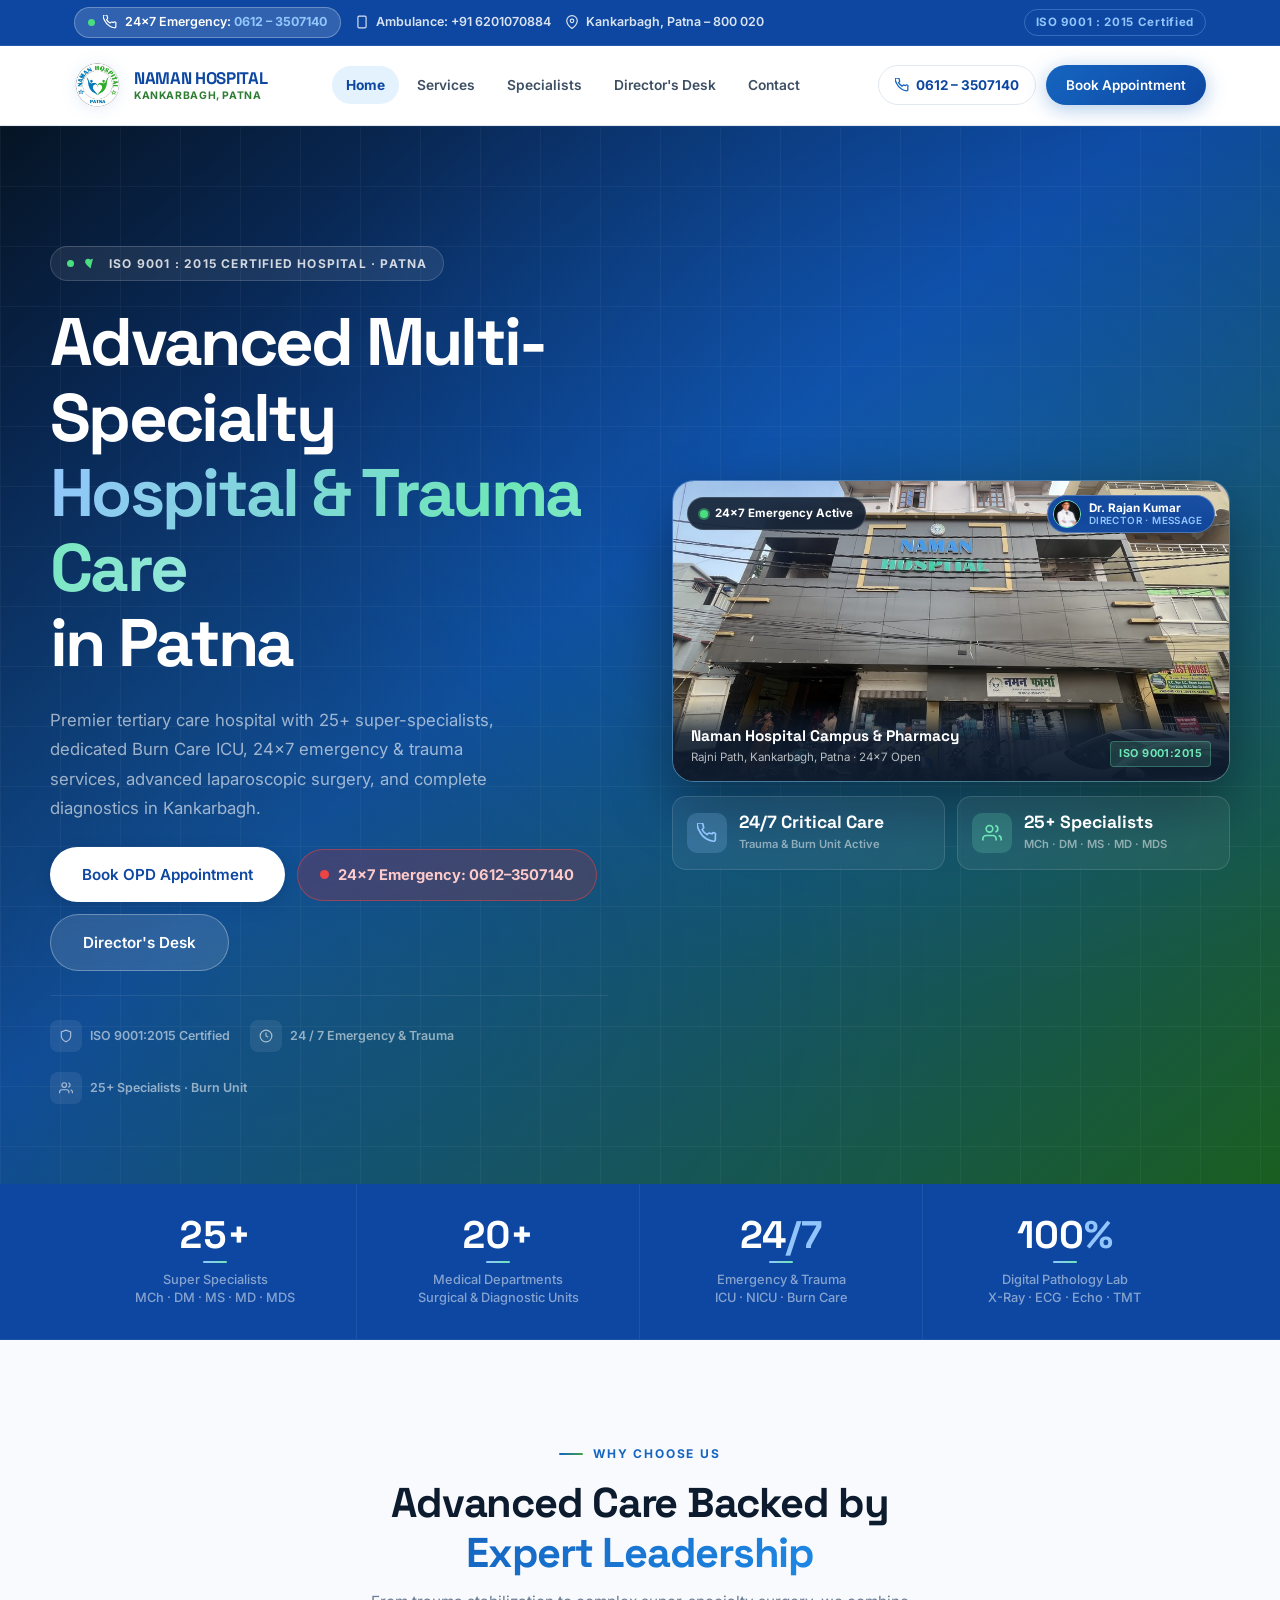
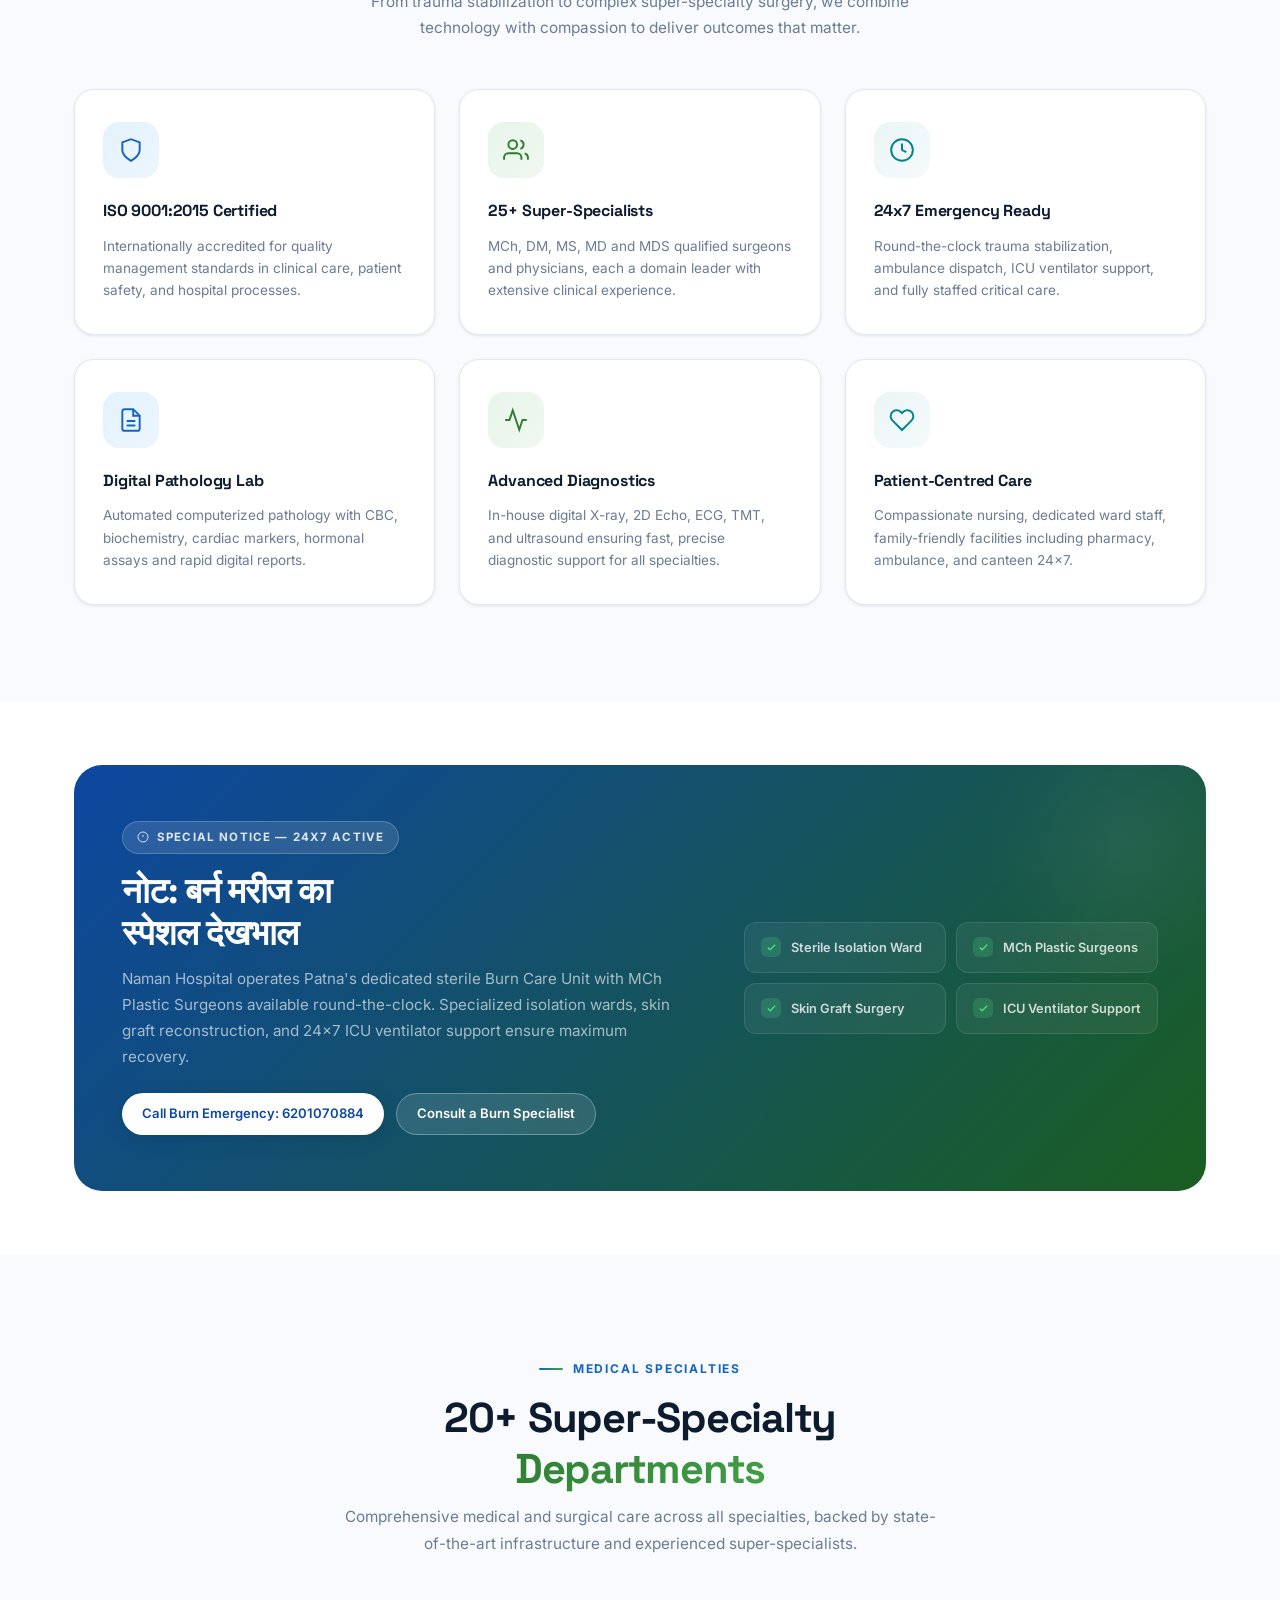
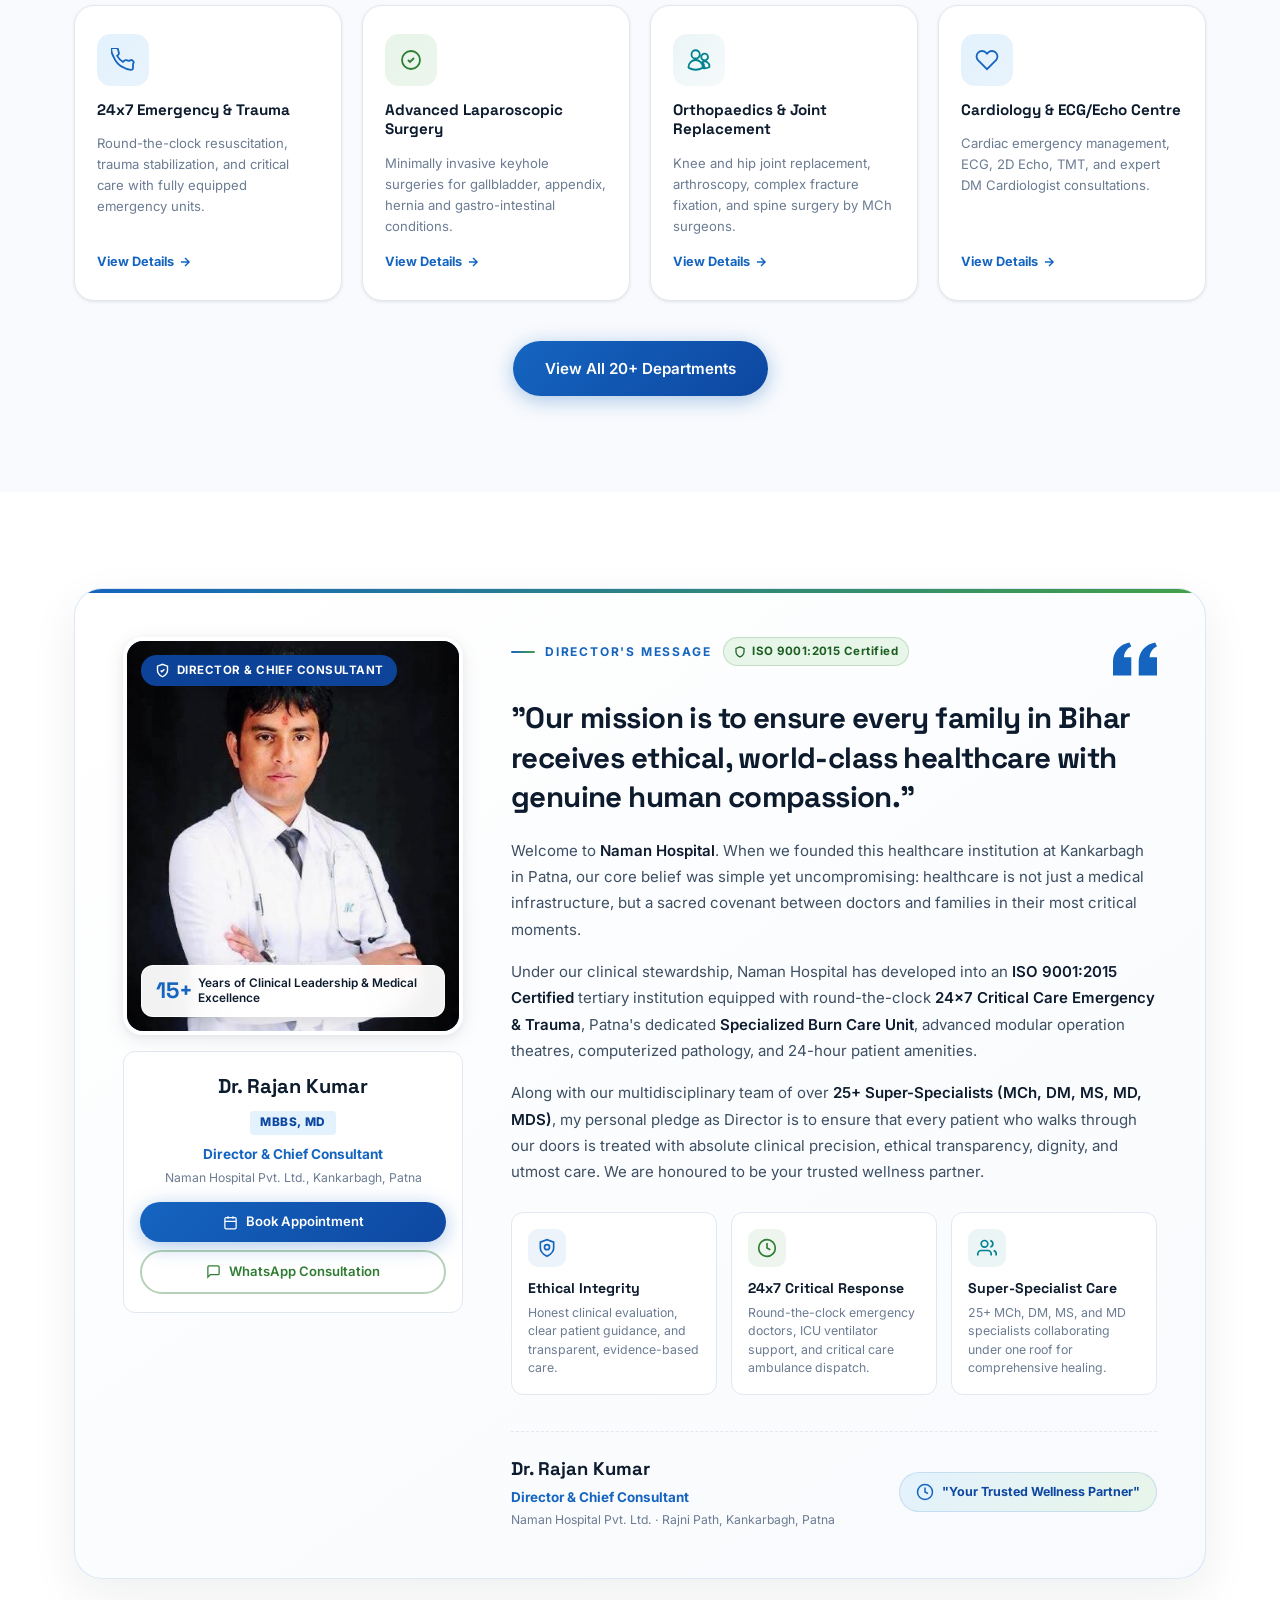
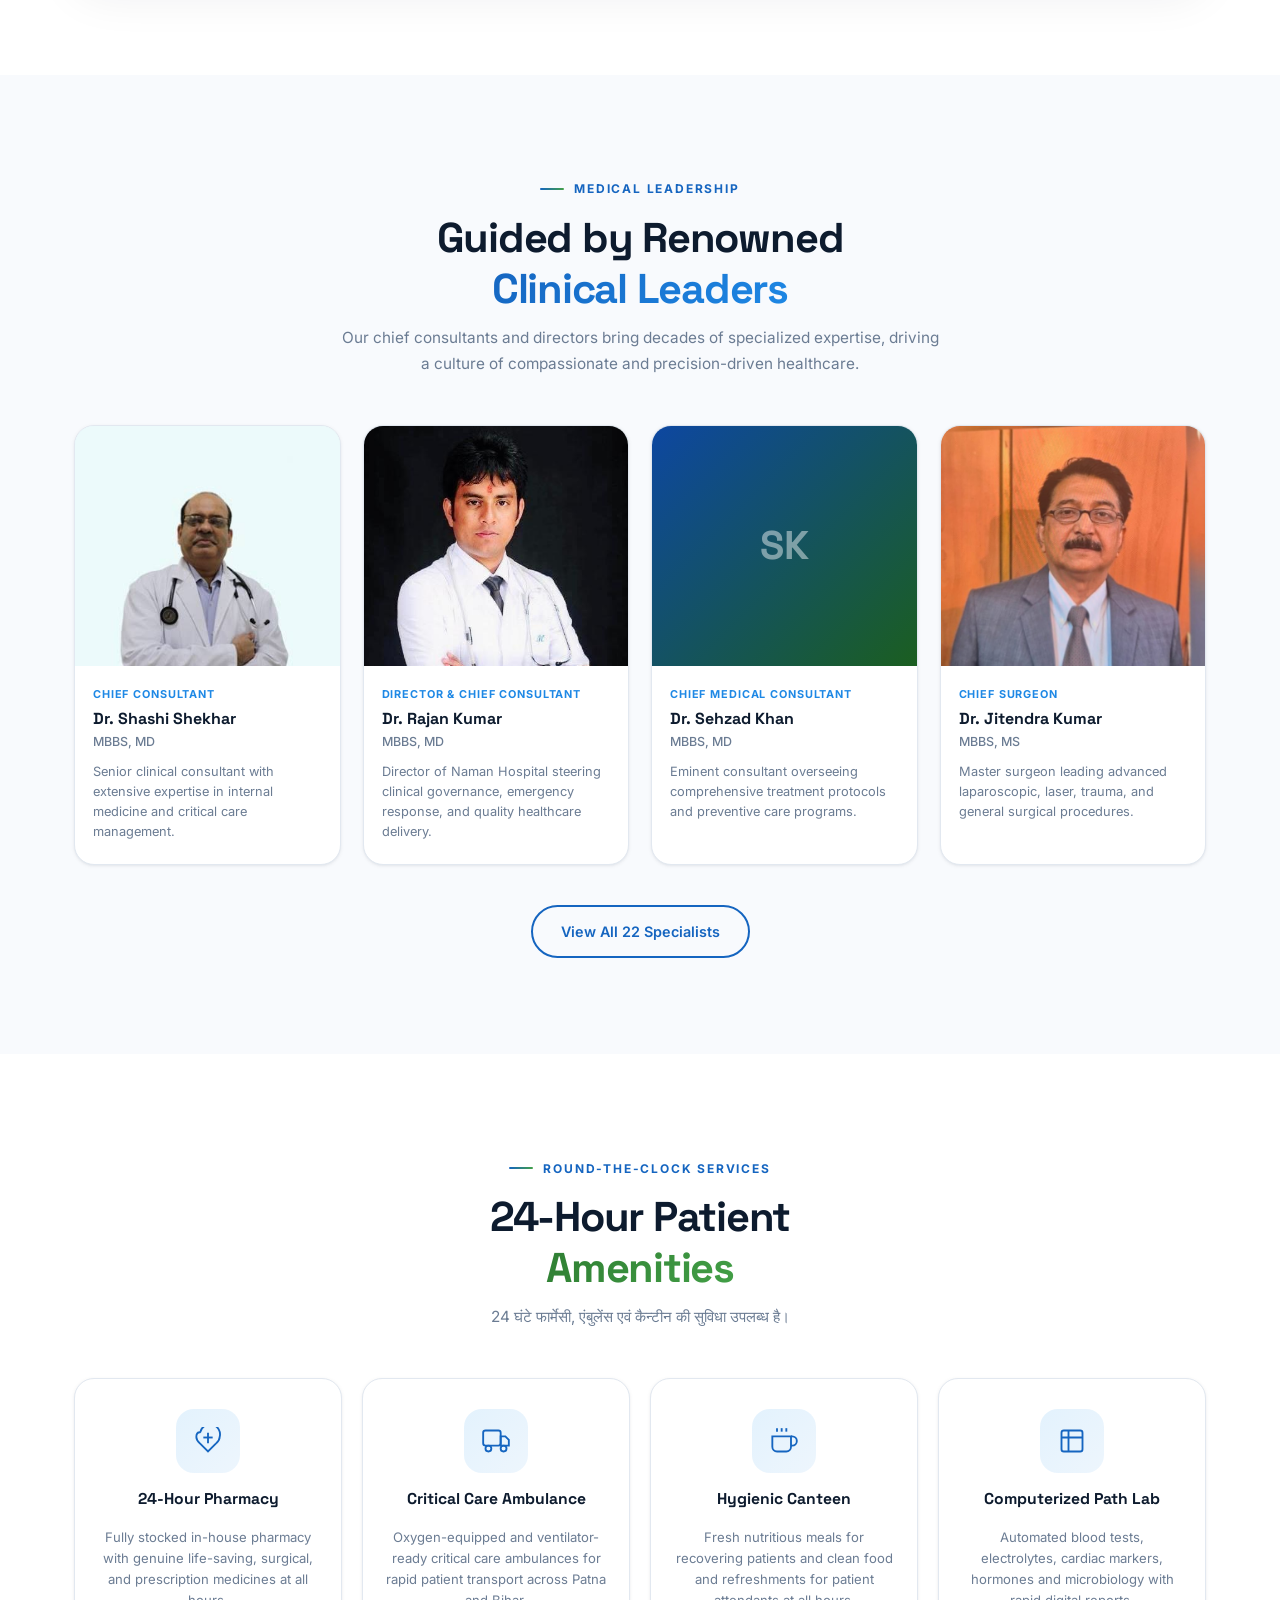
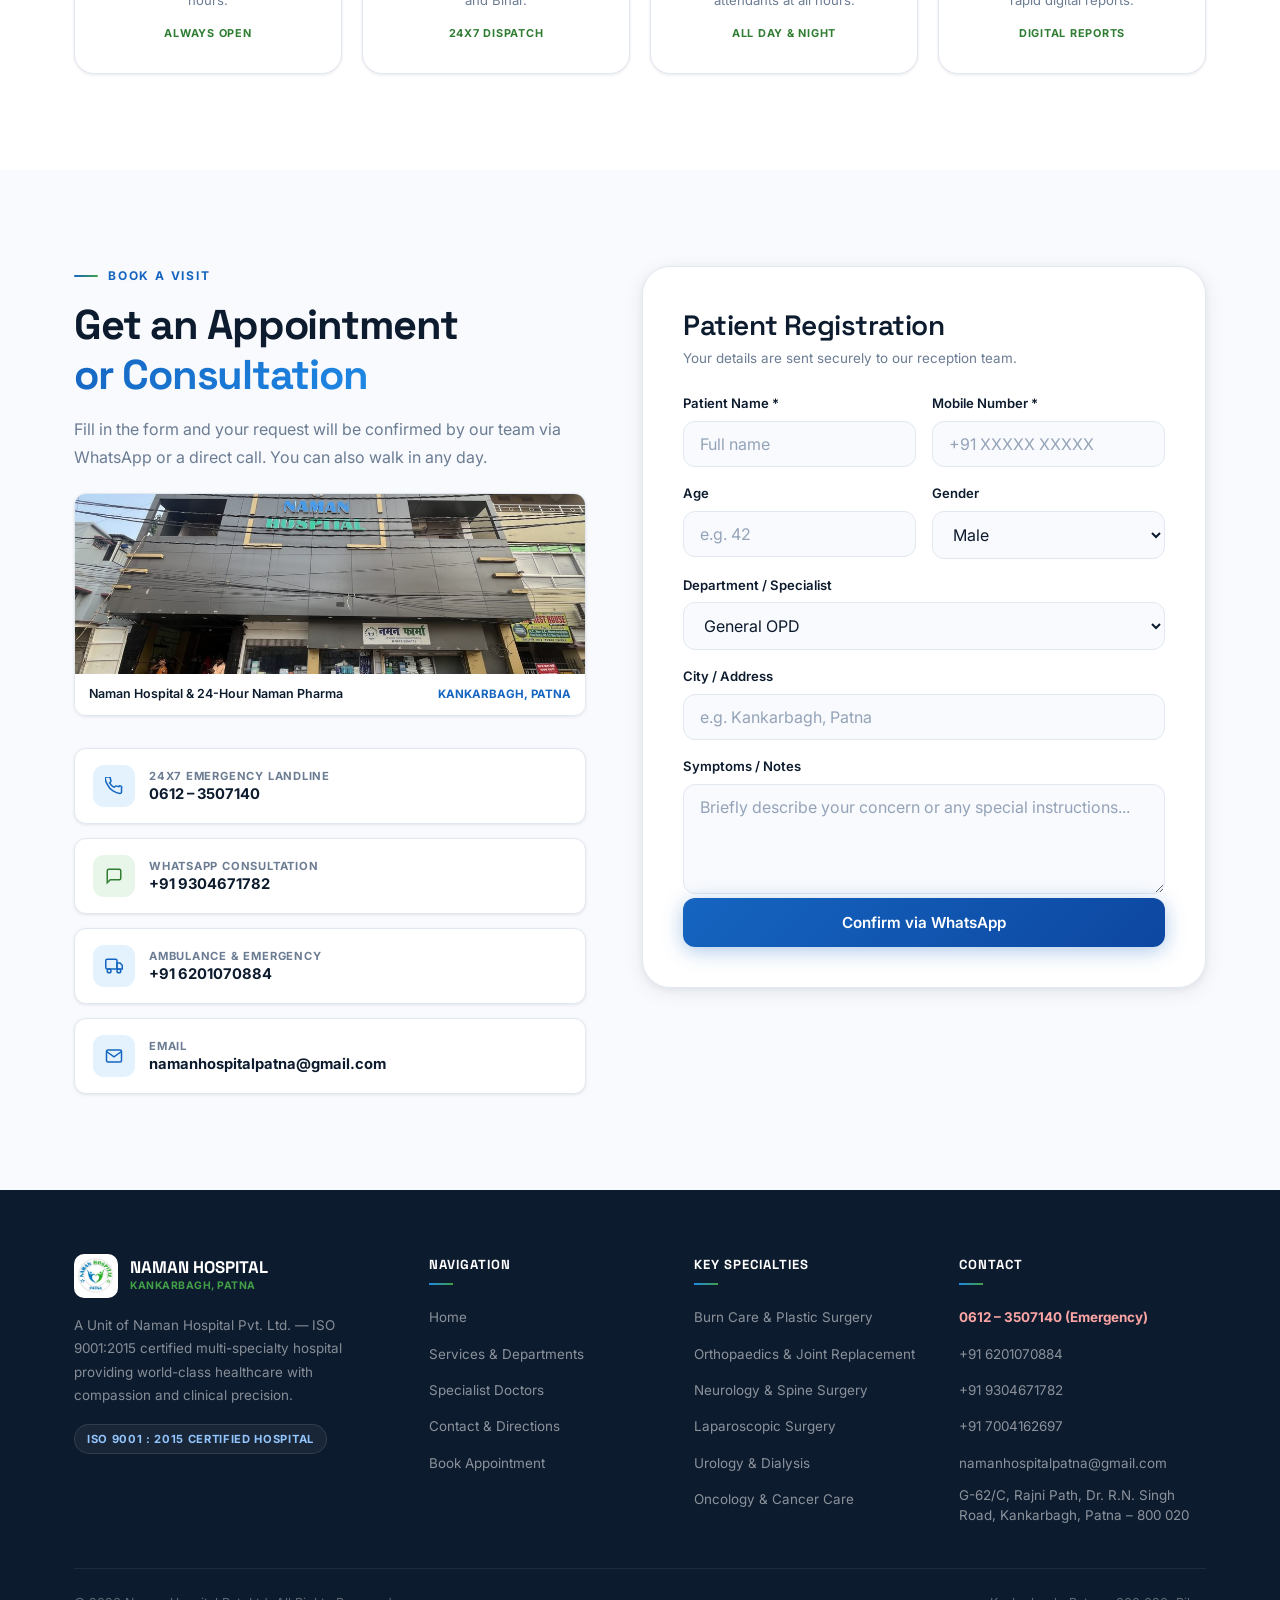
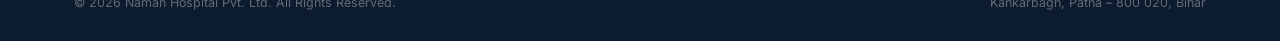
==== commit a3422eae: "Fix header content placement, alignment, responsive tablet breakpoints, and emergency bar across all" ====
--- a/index.html
+++ b/index.html
@@ -944,30 +944,30 @@
 <!-- ======================================================
      EMERGENCY BAR
 ====================================================== -->
-<div class="emergency-bar">
+<div class="emergency-bar" id="emergencyBar">
   <div class="container emergency-bar-inner">
-    <div class="ebar-group">
-      <div class="ebar-dot"></div>
+    <div class="ebar-left">
       <a href="tel:06123507140" class="ebar-emergency">
+        <span class="ebar-dot"></span>
         <svg class="ebar-icon" viewBox="0 0 24 24" fill="none" stroke="currentColor" stroke-width="2">
           <path d="M22 16.92v3a2 2 0 01-2.18 2 19.79 19.79 0 01-8.63-3.07A19.5 19.5 0 013.07 9.8 19.79 19.79 0 01.1 1.18 2 2 0 012.12 0h3a2 2 0 012 1.72 12.84 12.84 0 00.7 2.81 2 2 0 01-.45 2.11L6.09 7.91a16 16 0 006 6l1.27-1.27a2 2 0 012.11-.45 12.84 12.84 0 002.81.7A2 2 0 0122 14.92z"/>
         </svg>
-        24x7 Emergency: 0612 – 3507140
+        <span>24x7 Emergency: <strong>0612 – 3507140</strong></span>
       </a>
-      <a href="tel:6201070884" class="ebar-item">
+      <a href="tel:6201070884" class="ebar-item ebar-item-ambulance">
         <svg class="ebar-icon" viewBox="0 0 24 24" fill="none" stroke="currentColor" stroke-width="2">
           <rect x="5" y="2" width="14" height="20" rx="2" ry="2"/><line x1="12" y1="18" x2="12.01" y2="18"/>
         </svg>
-        Ambulance: +91 6201070884
+        <span>Ambulance: +91 6201070884</span>
       </a>
-      <span class="ebar-item">
+      <span class="ebar-item ebar-item-location">
         <svg class="ebar-icon" viewBox="0 0 24 24" fill="none" stroke="currentColor" stroke-width="2">
           <path d="M21 10c0 7-9 13-9 13s-9-6-9-13a9 9 0 0118 0z"/><circle cx="12" cy="10" r="3"/>
         </svg>
-        Kankarbagh, Patna – 800 020
+        <span>Kankarbagh, Patna – 800 020</span>
       </span>
     </div>
-    <div class="ebar-group">
+    <div class="ebar-right">
       <span class="ebar-iso">ISO 9001 : 2015 Certified</span>
     </div>
   </div>
@@ -980,22 +980,32 @@
   <div class="container nav-inner">
     <a href="index.html" class="nav-logo">
       <img src="assets/images/logo.png" class="nav-logo-img" alt="Naman Hospital Logo" onerror="this.style.display='none'; this.nextElementSibling.style.display='flex'">
-      <div style="display:none; width:52px; height:52px; border-radius:12px; background:linear-gradient(135deg,#1565C0,#2E7D32); align-items:center; justify-content:center; color:white; font-family:'Space Grotesk',sans-serif; font-weight:800; font-size:1.1rem;">N</div>
+      <div style="display:none; width:48px; height:48px; border-radius:12px; background:linear-gradient(135deg,#1565C0,#2E7D32); align-items:center; justify-content:center; color:white; font-family:'Space Grotesk',sans-serif; font-weight:800; font-size:1.1rem;">N</div>
       <div class="nav-logo-text">
         <span class="nav-logo-name">NAMAN HOSPITAL</span>
         <span class="nav-logo-sub">Kankarbagh, Patna</span>
       </div>
     </a>
     <nav class="nav-links">
-      <a href="index.html" class="nav-link">Home</a>
+      <a href="index.html" class="nav-link active">Home</a>
       <a href="services.html" class="nav-link">Services</a>
       <a href="doctors.html" class="nav-link">Specialists</a>
       <a href="#director-message" class="nav-link">Director's Desk</a>
       <a href="contact.html" class="nav-link">Contact</a>
     </nav>
     <div class="nav-actions">
-      <a href="tel:06123507140" class="nav-tel">0612 – 3507140</a>
-      <a href="contact.html#appointment" class="btn btn-primary btn-sm">Book Appointment</a>
+      <a href="tel:06123507140" class="nav-tel" title="Call Emergency Hotline">
+        <svg class="nav-tel-icon" viewBox="0 0 24 24" fill="none" stroke="currentColor" stroke-width="2.2">
+          <path d="M22 16.92v3a2 2 0 01-2.18 2 19.79 19.79 0 01-8.63-3.07A19.5 19.5 0 013.07 9.8 19.79 19.79 0 01.1 1.18 2 2 0 012.12 0h3a2 2 0 012 1.72 12.84 12.84 0 00.7 2.81 2 2 0 01-.45 2.11L6.09 7.91a16 16 0 006 6l1.27-1.27a2 2 0 012.11-.45 12.84 12.84 0 002.81.7A2 2 0 0122 14.92z"/>
+        </svg>
+        <span>0612 – 3507140</span>
+      </a>
+      <a href="contact.html#appointment" class="btn btn-primary btn-sm nav-cta">Book Appointment</a>
+      <a href="tel:06123507140" class="nav-call-btn" aria-label="Call Hospital 24x7">
+        <svg viewBox="0 0 24 24" fill="none" stroke="currentColor" stroke-width="2.2">
+          <path d="M22 16.92v3a2 2 0 01-2.18 2 19.79 19.79 0 01-8.63-3.07A19.5 19.5 0 013.07 9.8 19.79 19.79 0 01.1 1.18 2 2 0 012.12 0h3a2 2 0 012 1.72 12.84 12.84 0 00.7 2.81 2 2 0 01-.45 2.11L6.09 7.91a16 16 0 006 6l1.27-1.27a2 2 0 012.11-.45 12.84 12.84 0 002.81.7A2 2 0 0122 14.92z"/>
+        </svg>
+      </a>
       <button class="hamburger" id="hamburger" aria-label="Toggle menu">
         <span></span><span></span><span></span>
       </button>
@@ -1005,14 +1015,43 @@
 
 <!-- Mobile Nav -->
 <div class="mobile-menu" id="mobileMenu">
-  <a href="index.html" class="mobile-link active">Home</a>
-  <a href="services.html" class="mobile-link">Services</a>
-  <a href="doctors.html" class="mobile-link">Specialists</a>
-  <a href="#director-message" class="mobile-link">Director's Desk</a>
-  <a href="contact.html" class="mobile-link">Contact</a>
+  <div class="mobile-menu-header">
+    <div class="mobile-menu-brand">
+      <span class="mobile-brand-title">NAMAN HOSPITAL</span>
+      <span class="mobile-brand-sub">Kankarbagh, Patna</span>
+    </div>
+  </div>
+  <nav class="mobile-nav-list">
+    <a href="index.html" class="mobile-link active">
+      <span>Home</span>
+      <svg width="18" height="18" viewBox="0 0 24 24" fill="none" stroke="currentColor" stroke-width="2"><polyline points="9 18 15 12 9 6"/></svg>
+    </a>
+    <a href="services.html" class="mobile-link">
+      <span>Services & Specialties</span>
+      <svg width="18" height="18" viewBox="0 0 24 24" fill="none" stroke="currentColor" stroke-width="2"><polyline points="9 18 15 12 9 6"/></svg>
+    </a>
+    <a href="doctors.html" class="mobile-link">
+      <span>Our Specialists</span>
+      <svg width="18" height="18" viewBox="0 0 24 24" fill="none" stroke="currentColor" stroke-width="2"><polyline points="9 18 15 12 9 6"/></svg>
+    </a>
+    <a href="#director-message" class="mobile-link">
+      <span>Director's Desk</span>
+      <svg width="18" height="18" viewBox="0 0 24 24" fill="none" stroke="currentColor" stroke-width="2"><polyline points="9 18 15 12 9 6"/></svg>
+    </a>
+    <a href="contact.html" class="mobile-link">
+      <span>Emergency & Contact</span>
+      <svg width="18" height="18" viewBox="0 0 24 24" fill="none" stroke="currentColor" stroke-width="2"><polyline points="9 18 15 12 9 6"/></svg>
+    </a>
+  </nav>
   <div class="mobile-cta-group">
-    <a href="tel:06123507140" class="btn btn-white">Call: 0612-3507140</a>
-    <a href="contact.html#appointment" class="btn btn-green">Book Appointment</a>
+    <a href="tel:06123507140" class="btn btn-white">
+      <svg width="16" height="16" viewBox="0 0 24 24" fill="none" stroke="currentColor" stroke-width="2.2"><path d="M22 16.92v3a2 2 0 01-2.18 2 19.79 19.79 0 01-8.63-3.07A19.5 19.5 0 013.07 9.8 19.79 19.79 0 01.1 1.18 2 2 0 012.12 0h3a2 2 0 012 1.72 12.84 12.84 0 00.7 2.81 2 2 0 01-.45 2.11L6.09 7.91a16 16 0 006 6l1.27-1.27a2 2 0 012.11-.45 12.84 12.84 0 002.81.7A2 2 0 0122 14.92z"/></svg>
+      Call: 0612 – 3507140
+    </a>
+    <a href="contact.html#appointment" class="btn btn-green">
+      <svg width="16" height="16" viewBox="0 0 24 24" fill="none" stroke="currentColor" stroke-width="2"><rect x="3" y="4" width="18" height="18" rx="2" ry="2"/><line x1="16" y1="2" x2="16" y2="6"/><line x1="8" y1="2" x2="8" y2="6"/><line x1="3" y1="10" x2="21" y2="10"/></svg>
+      Book Appointment
+    </a>
   </div>
 </div>
 
--- a/css/global.css
+++ b/css/global.css
@@ -197,29 +197,42 @@
 /* ---- Emergency Banner ---- */
 .emergency-bar {
   background: var(--blue-deep);
-  padding: 8px 0;
-  border-bottom: 1px solid rgba(255,255,255,0.08);
+  padding: 7px 0;
+  border-bottom: 1px solid rgba(255,255,255,0.1);
   z-index: 200; position: relative;
+  font-family: 'Inter', sans-serif;
 }
 .emergency-bar-inner {
-  display: flex; align-items: center; justify-content: space-between; gap: 14px; flex-wrap: wrap;
-}
-.ebar-group { display: flex; align-items: center; gap: 16px; flex-wrap: wrap; }
+  display: flex; align-items: center; justify-content: space-between; gap: 14px;
+}
+.ebar-left {
+  display: flex; align-items: center; gap: 14px; flex-wrap: nowrap;
+}
+.ebar-right {
+  display: flex; align-items: center; gap: 10px; flex-shrink: 0;
+}
+.ebar-group { display: flex; align-items: center; gap: 14px; }
 .ebar-item {
-  display: flex; align-items: center; gap: 7px;
+  display: inline-flex; align-items: center; gap: 7px;
   font-size: 0.78rem; font-weight: 600; color: rgba(255,255,255,0.85);
-}
-.ebar-icon { width: 15px; height: 15px; flex-shrink: 0; }
+  white-space: nowrap; transition: color 0.2s;
+}
+.ebar-item:hover { color: var(--white); }
+.ebar-icon { width: 14px; height: 14px; flex-shrink: 0; }
 .ebar-emergency {
-  display: flex; align-items: center; gap: 8px;
-  background: rgba(255,255,255,0.14); border: 1px solid rgba(255,255,255,0.25);
+  display: inline-flex; align-items: center; gap: 8px;
+  background: rgba(255,255,255,0.15); border: 1px solid rgba(255,255,255,0.28);
   padding: 4px 13px; border-radius: var(--r-full);
-  font-size: 0.78rem; font-weight: 700; color: var(--white);
-  transition: background 0.2s; white-space: nowrap;
-}
-.ebar-emergency:hover { background: rgba(255,255,255,0.22); }
+  font-size: 0.78rem; font-weight: 600; color: var(--white);
+  transition: all 0.2s; white-space: nowrap;
+}
+.ebar-emergency:hover {
+  background: rgba(255,255,255,0.24);
+  box-shadow: 0 0 14px rgba(255,255,255,0.18);
+}
+.ebar-emergency strong { font-weight: 700; color: #93C5FD; }
 .ebar-dot {
-  width: 8px; height: 8px; border-radius: 50%;
+  width: 7px; height: 7px; border-radius: 50%;
   background: #4ADE80;
   box-shadow: 0 0 0 0 rgba(74,222,128,0.7);
   animation: ping 2s infinite; flex-shrink: 0;
@@ -233,7 +246,7 @@
   font-size: 0.72rem; font-weight: 700; letter-spacing: 0.06em;
   color: #93C5FD;
   border: 1px solid rgba(147,197,253,0.3);
-  padding: 3px 10px; border-radius: var(--r-full);
+  padding: 3px 11px; border-radius: var(--r-full);
   white-space: nowrap;
 }
 
@@ -241,20 +254,30 @@
 .navbar {
   position: sticky; top: 0; z-index: 100;
   height: var(--nav-h);
-  background: rgba(255,255,255,0.96);
+  background: rgba(255,255,255,0.98);
   backdrop-filter: blur(20px) saturate(180%);
   -webkit-backdrop-filter: blur(20px) saturate(180%);
   border-bottom: 1px solid var(--border);
-  transition: box-shadow 0.3s var(--ease-out);
+  transition: box-shadow 0.3s var(--ease-out), background 0.3s;
 }
 .navbar.scrolled { box-shadow: var(--sh-md); }
 .nav-inner {
-  height: 100%; display: flex; align-items: center; justify-content: space-between; gap: 16px;
-}
-.nav-logo { display: flex; align-items: center; gap: 10px; flex-shrink: 0; }
+  height: 100%;
+  display: flex;
+  align-items: center;
+  justify-content: space-between;
+  gap: 16px;
+}
+.nav-logo {
+  display: inline-flex;
+  align-items: center;
+  gap: 12px;
+  flex-shrink: 0;
+  text-decoration: none;
+}
 .nav-logo-img {
-  width: 50px;
-  height: 50px;
+  width: 48px;
+  height: 48px;
   object-fit: contain;
   mix-blend-mode: multiply;
   filter: drop-shadow(0 2px 8px rgba(21, 101, 192, 0.12));
@@ -264,41 +287,135 @@
 .nav-logo:hover .nav-logo-img {
   transform: scale(1.05);
 }
-.nav-logo-text { display: flex; flex-direction: column; }
+.nav-logo-text {
+  display: flex;
+  flex-direction: column;
+  justify-content: center;
+  gap: 1px;
+}
 .nav-logo-name {
   font-family: 'Space Grotesk', sans-serif;
-  font-size: 1.05rem; font-weight: 700; color: var(--blue-deep);
-  line-height: 1.1; letter-spacing: -0.02em; white-space: nowrap;
-}
-.nav-logo-sub { font-size: 0.64rem; font-weight: 600; color: var(--green-mid); text-transform: uppercase; letter-spacing: 0.05em; white-space: nowrap; }
-.nav-links { display: flex; align-items: center; gap: 2px; }
+  font-size: 1.05rem;
+  font-weight: 700;
+  color: var(--blue-deep);
+  line-height: 1.15;
+  letter-spacing: -0.02em;
+  white-space: nowrap;
+}
+.nav-logo-sub {
+  font-size: 0.65rem;
+  font-weight: 700;
+  color: var(--green-mid);
+  text-transform: uppercase;
+  letter-spacing: 0.06em;
+  line-height: 1.1;
+  white-space: nowrap;
+}
+.nav-links {
+  display: flex;
+  align-items: center;
+  gap: 4px;
+  margin: 0 auto;
+}
 .nav-link {
-  padding: 8px 14px; border-radius: var(--r-sm);
-  font-size: 0.87rem; font-weight: 500; color: var(--text-body);
-  transition: all 0.18s; position: relative; white-space: nowrap;
-}
-.nav-link:hover { color: var(--blue-mid); background: var(--blue-light); }
-.nav-link.active { color: var(--blue-mid); font-weight: 600; }
-.nav-link.active::after {
-  content: ''; position: absolute; bottom: 2px; left: 14px; right: 14px;
-  height: 2px; background: linear-gradient(90deg, var(--blue-mid), var(--green-bright));
+  display: inline-flex;
+  align-items: center;
+  padding: 8px 14px;
+  border-radius: var(--r-full);
+  font-size: 0.86rem;
+  font-weight: 600;
+  color: var(--text-body);
+  transition: all 0.2s var(--ease-out);
+  position: relative;
+  white-space: nowrap;
+}
+.nav-link:hover {
+  color: var(--blue-mid);
+  background: var(--blue-light);
+}
+.nav-link.active {
+  color: var(--blue-deep);
+  background: var(--blue-light);
+  font-weight: 700;
+}
+.nav-actions {
+  display: flex;
+  align-items: center;
+  gap: 10px;
+  flex-shrink: 0;
+}
+.nav-tel {
+  display: inline-flex;
+  align-items: center;
+  gap: 7px;
+  font-size: 0.84rem;
+  font-weight: 700;
+  color: var(--blue-deep);
+  padding: 8px 16px;
+  border-radius: var(--r-full);
+  border: 1.5px solid var(--border);
+  background: var(--white);
+  transition: all 0.2s var(--ease-out);
+  white-space: nowrap;
+}
+.nav-tel:hover {
+  border-color: var(--blue-mid);
+  color: var(--blue-mid);
+  background: var(--blue-light);
+  transform: translateY(-1px);
+}
+.nav-tel-icon {
+  width: 14px; height: 14px;
+  color: var(--blue-mid);
+  flex-shrink: 0;
+}
+.nav-actions .btn {
+  padding: 9px 20px;
+  font-size: 0.84rem;
+  white-space: nowrap;
+}
+.nav-call-btn {
+  display: none;
+  width: 40px;
+  height: 40px;
+  border-radius: var(--r-full);
+  background: var(--blue-light);
+  color: var(--blue-mid);
+  align-items: center;
+  justify-content: center;
+  border: 1.5px solid rgba(21,101,192,0.18);
+  transition: all 0.2s;
+  flex-shrink: 0;
+}
+.nav-call-btn svg { width: 17px; height: 17px; }
+.nav-call-btn:hover, .nav-call-btn:active {
+  background: var(--blue-mid);
+  color: var(--white);
+}
+.hamburger {
+  display: none;
+  flex-direction: column;
+  gap: 5px;
+  padding: 8px;
+  cursor: pointer;
+  width: 42px;
+  height: 42px;
+  border-radius: var(--r-sm);
+  align-items: center;
+  justify-content: center;
+  background: transparent;
+  transition: background 0.2s;
+  flex-shrink: 0;
+}
+.hamburger:hover {
+  background: var(--blue-light);
+}
+.hamburger span {
+  display: block;
+  width: 22px;
+  height: 2px;
+  background: var(--text-dark);
   border-radius: 2px;
-}
-.nav-actions { display: flex; align-items: center; gap: 10px; }
-.nav-tel {
-  font-size: 0.84rem; font-weight: 700; color: var(--text-dark);
-  padding: 8px 16px; border-radius: var(--r-full);
-  border: 1.5px solid var(--border); transition: all 0.2s; white-space: nowrap;
-}
-.nav-tel:hover { border-color: var(--blue-mid); color: var(--blue-mid); }
-.hamburger {
-  display: none; flex-direction: column; gap: 5px;
-  padding: 10px; cursor: pointer; min-width: 44px; min-height: 44px;
-  align-items: center; justify-content: center;
-}
-.hamburger span {
-  display: block; width: 22px; height: 2px;
-  background: var(--text-dark); border-radius: 2px;
   transition: all 0.25s var(--ease-out);
 }
 .hamburger.open span:nth-child(1) { transform: translateY(7px) rotate(45deg); }
@@ -307,30 +424,86 @@
 
 /* Mobile Nav Overlay */
 .mobile-menu {
-  display: none; position: fixed; inset: 0; z-index: 999;
-  background: rgba(13,27,46,0.98); backdrop-filter: blur(20px);
-  -webkit-backdrop-filter: blur(20px);
-  flex-direction: column; align-items: flex-start; justify-content: flex-start;
-  padding: calc(var(--nav-h) + 20px) 24px 40px;
-  gap: 4px;
+  display: none;
+  position: fixed;
+  inset: 0;
+  z-index: 999;
+  background: rgba(10, 25, 47, 0.98);
+  backdrop-filter: blur(24px);
+  -webkit-backdrop-filter: blur(24px);
+  flex-direction: column;
+  justify-content: space-between;
+  padding: calc(var(--nav-h) + 16px) 24px 36px;
   overflow-y: auto;
   -webkit-overflow-scrolling: touch;
+  animation: fadeIn 0.25s ease-out;
+}
+@keyframes fadeIn {
+  from { opacity: 0; transform: translateY(-6px); }
+  to { opacity: 1; transform: translateY(0); }
 }
 .mobile-menu.open { display: flex; }
+.mobile-menu-header {
+  padding-bottom: 12px;
+  border-bottom: 1px solid rgba(255,255,255,0.08);
+  margin-bottom: 12px;
+}
+.mobile-brand-title {
+  font-family: 'Space Grotesk', sans-serif;
+  font-size: 1.05rem;
+  font-weight: 700;
+  color: var(--white);
+  display: block;
+}
+.mobile-brand-sub {
+  font-size: 0.65rem;
+  font-weight: 600;
+  color: #4ADE80;
+  text-transform: uppercase;
+  letter-spacing: 0.06em;
+  display: block;
+}
+.mobile-nav-list {
+  display: flex;
+  flex-direction: column;
+  width: 100%;
+}
 .mobile-link {
   font-family: 'Space Grotesk', sans-serif;
-  font-size: clamp(1.15rem, 4vw + 0.4rem, 1.55rem);
-  font-weight: 700; color: rgba(255,255,255,0.85);
-  padding: 12px 0; border-bottom: 1px solid rgba(255,255,255,0.08);
-  width: 100%; transition: color 0.2s;
-  display: flex; align-items: center; justify-content: space-between;
-}
-.mobile-link:hover, .mobile-link.active { color: #93C5FD; }
+  font-size: 1.15rem;
+  font-weight: 600;
+  color: rgba(255,255,255,0.85);
+  padding: 14px 0;
+  border-bottom: 1px solid rgba(255,255,255,0.07);
+  width: 100%;
+  transition: color 0.2s, padding-left 0.2s;
+  display: flex;
+  align-items: center;
+  justify-content: space-between;
+}
+.mobile-link svg {
+  color: rgba(255,255,255,0.4);
+  transition: transform 0.2s, color 0.2s;
+}
+.mobile-link:hover, .mobile-link.active {
+  color: #93C5FD;
+  padding-left: 6px;
+}
+.mobile-link:hover svg, .mobile-link.active svg {
+  color: #93C5FD;
+  transform: translateX(3px);
+}
 .mobile-cta-group {
-  display: flex; flex-direction: column; gap: 10px;
-  width: 100%; margin-top: 24px;
-}
-.mobile-cta-group .btn { width: 100%; }
+  display: flex;
+  flex-direction: column;
+  gap: 12px;
+  width: 100%;
+  margin-top: 24px;
+}
+.mobile-cta-group .btn {
+  width: 100%;
+  padding: 14px 20px;
+}
 
 /* ---- Page Hero (Reusable Inner Page Hero) ---- */
 .page-hero {
@@ -597,7 +770,22 @@
 /* =========================================================
    RESPONSIVE BREAKPOINTS
    ========================================================= */
-@media (max-width: 1024px) {
+@media (max-width: 1140px) {
+  .nav-inner { gap: 12px; }
+  .nav-link { padding: 6px 10px; font-size: 0.82rem; }
+  .nav-tel { padding: 7px 12px; font-size: 0.80rem; }
+  .nav-actions .btn { padding: 8px 16px; font-size: 0.82rem; }
+  .ebar-item-location { display: none; }
+}
+
+@media (max-width: 992px) {
+  :root { --nav-h: 68px; }
+  .nav-links, .nav-actions .nav-tel, .nav-actions .btn { display: none; }
+  .hamburger { display: flex; }
+  .nav-call-btn { display: inline-flex; }
+  .emergency-bar-inner { justify-content: center; }
+  .ebar-right { display: none; }
+  .ebar-left { justify-content: center; width: 100%; gap: 12px; }
   .footer-grid { grid-template-columns: 1fr 1fr; gap: 36px; }
   .section { padding: 76px 0; }
   .section-sm { padding: 52px 0; }
@@ -606,8 +794,6 @@
 @media (max-width: 768px) {
   :root { --nav-h: 64px; }
   .container { padding: 0 20px; }
-  .nav-links, .nav-actions .nav-tel, .nav-actions .btn { display: none; }
-  .hamburger { display: flex; }
   .section { padding: 56px 0; }
   .section-sm { padding: 38px 0; }
   .footer-grid { grid-template-columns: 1fr; gap: 28px; }
@@ -618,34 +804,36 @@
   body {
     padding-bottom: max(78px, calc(70px + env(safe-area-inset-bottom, 0px)));
   }
-  .emergency-bar .ebar-group:last-child { display: none; }
   .page-hero { padding: 52px 0 44px; }
 }
 
 @media (max-width: 540px) {
   .emergency-bar { padding: 6px 0; }
-  .emergency-bar-inner { justify-content: center; gap: 8px; }
-  .ebar-group { gap: 8px; justify-content: center; width: 100%; }
-  .ebar-emergency { font-size: 0.73rem; padding: 3px 10px; }
-  .ebar-item { font-size: 0.72rem; }
-  .ebar-item:last-child { display: none; }
+  .emergency-bar-inner { justify-content: center; }
+  .ebar-left { gap: 8px; justify-content: center; }
+  .ebar-emergency { font-size: 0.74rem; padding: 3.5px 10px; }
+  .ebar-item-ambulance { display: none; }
 }
 
 @media (max-width: 480px) {
   html { font-size: 15px; }
   .container { padding: 0 18px; }
   :root { --nav-h: 60px; }
-  .nav-logo-img { width: 40px; height: 40px; }
-  .nav-logo-name { font-size: 0.92rem; }
-  .nav-logo-sub { font-size: 0.56rem; }
+  .nav-logo-img { width: 38px; height: 38px; }
+  .nav-logo-name { font-size: 0.88rem; }
+  .nav-logo-sub { font-size: 0.54rem; }
   .nav-inner { gap: 8px; }
   .footer { padding: 48px 0 24px; }
   .footer-bottom { flex-direction: column; text-align: center; gap: 6px; }
 }
 
 @media (max-width: 360px) {
-  .container { padding: 0 16px; }
-  .nav-logo-name { font-size: 0.86rem; }
-  .nav-logo-img { width: 36px; height: 36px; }
-  .ebar-item { display: none; }
-}
+  .container { padding: 0 14px; }
+  :root { --nav-h: 56px; }
+  .nav-logo-img { width: 32px; height: 32px; }
+  .nav-logo-name { font-size: 0.80rem; }
+  .nav-logo-sub { font-size: 0.48rem; }
+  .ebar-emergency { font-size: 0.69rem; padding: 3px 8px; }
+  .nav-call-btn { width: 36px; height: 36px; }
+  .hamburger { width: 36px; height: 36px; }
+}
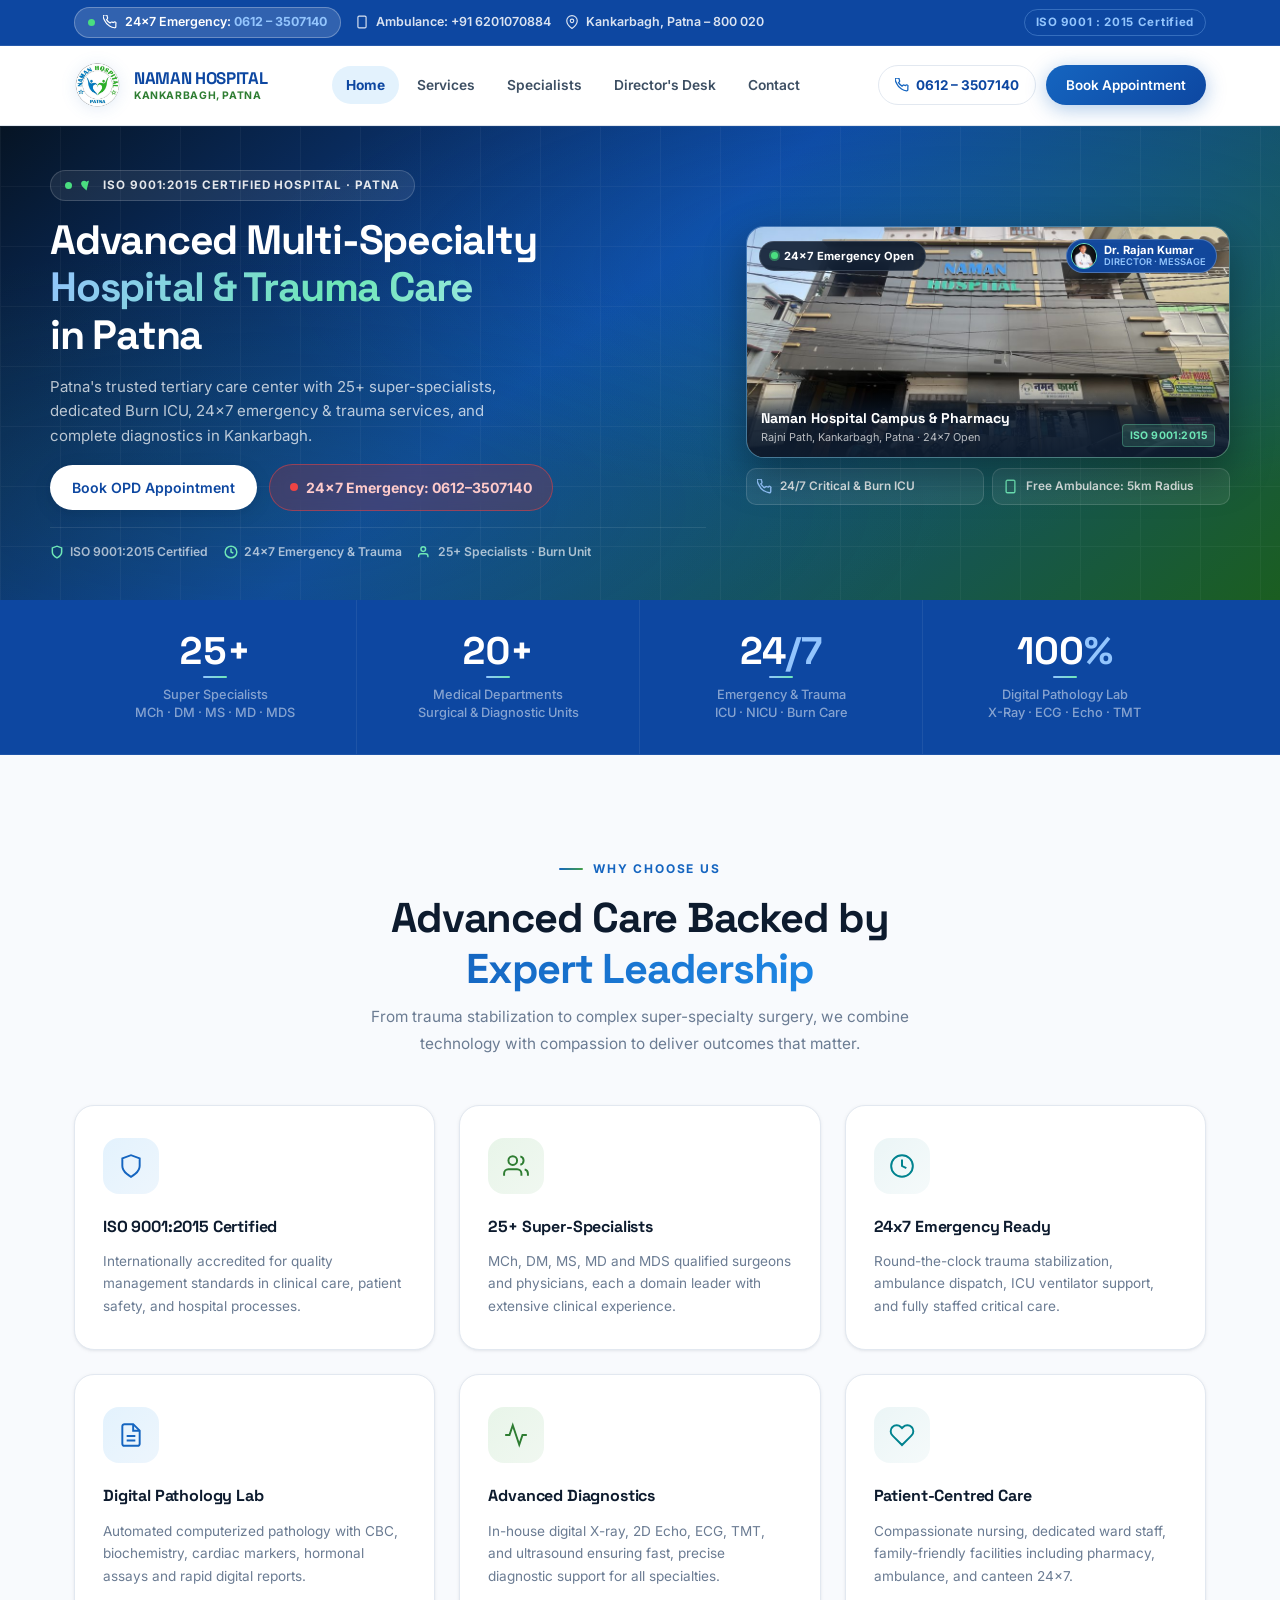
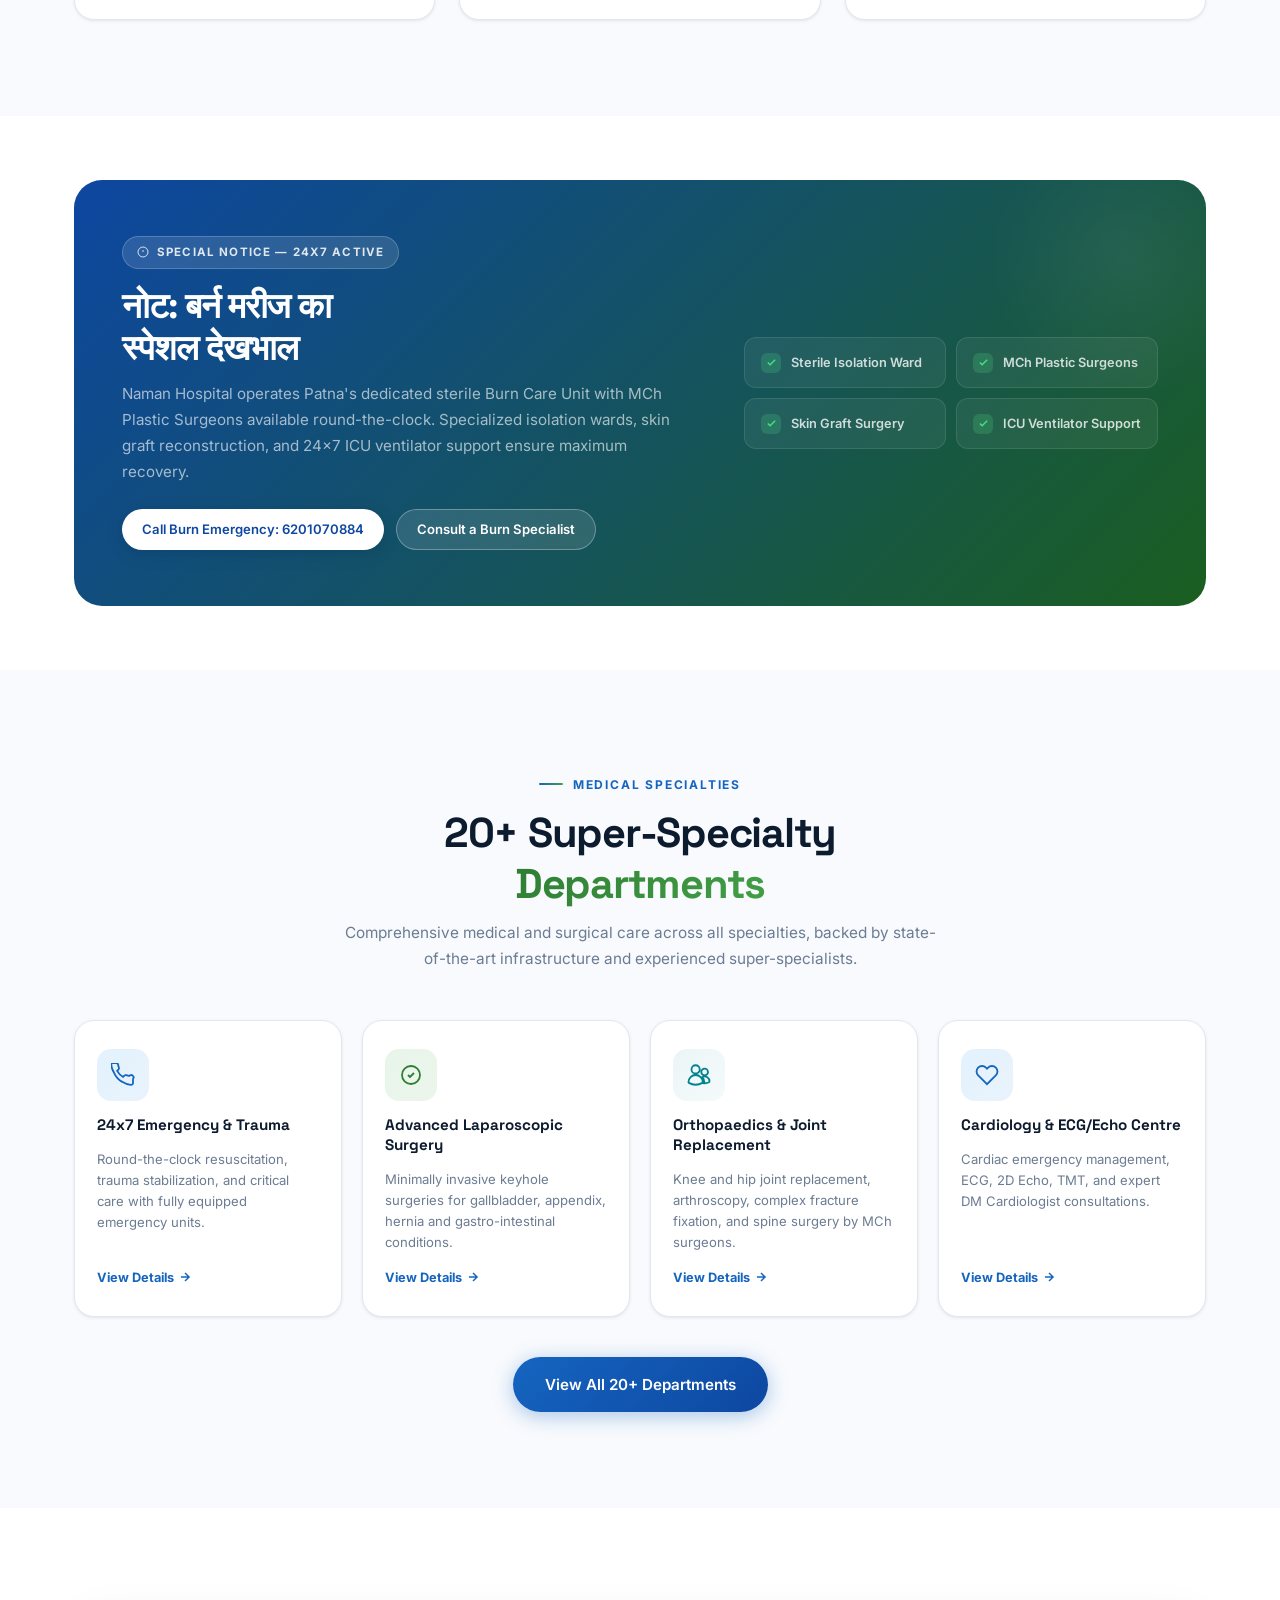
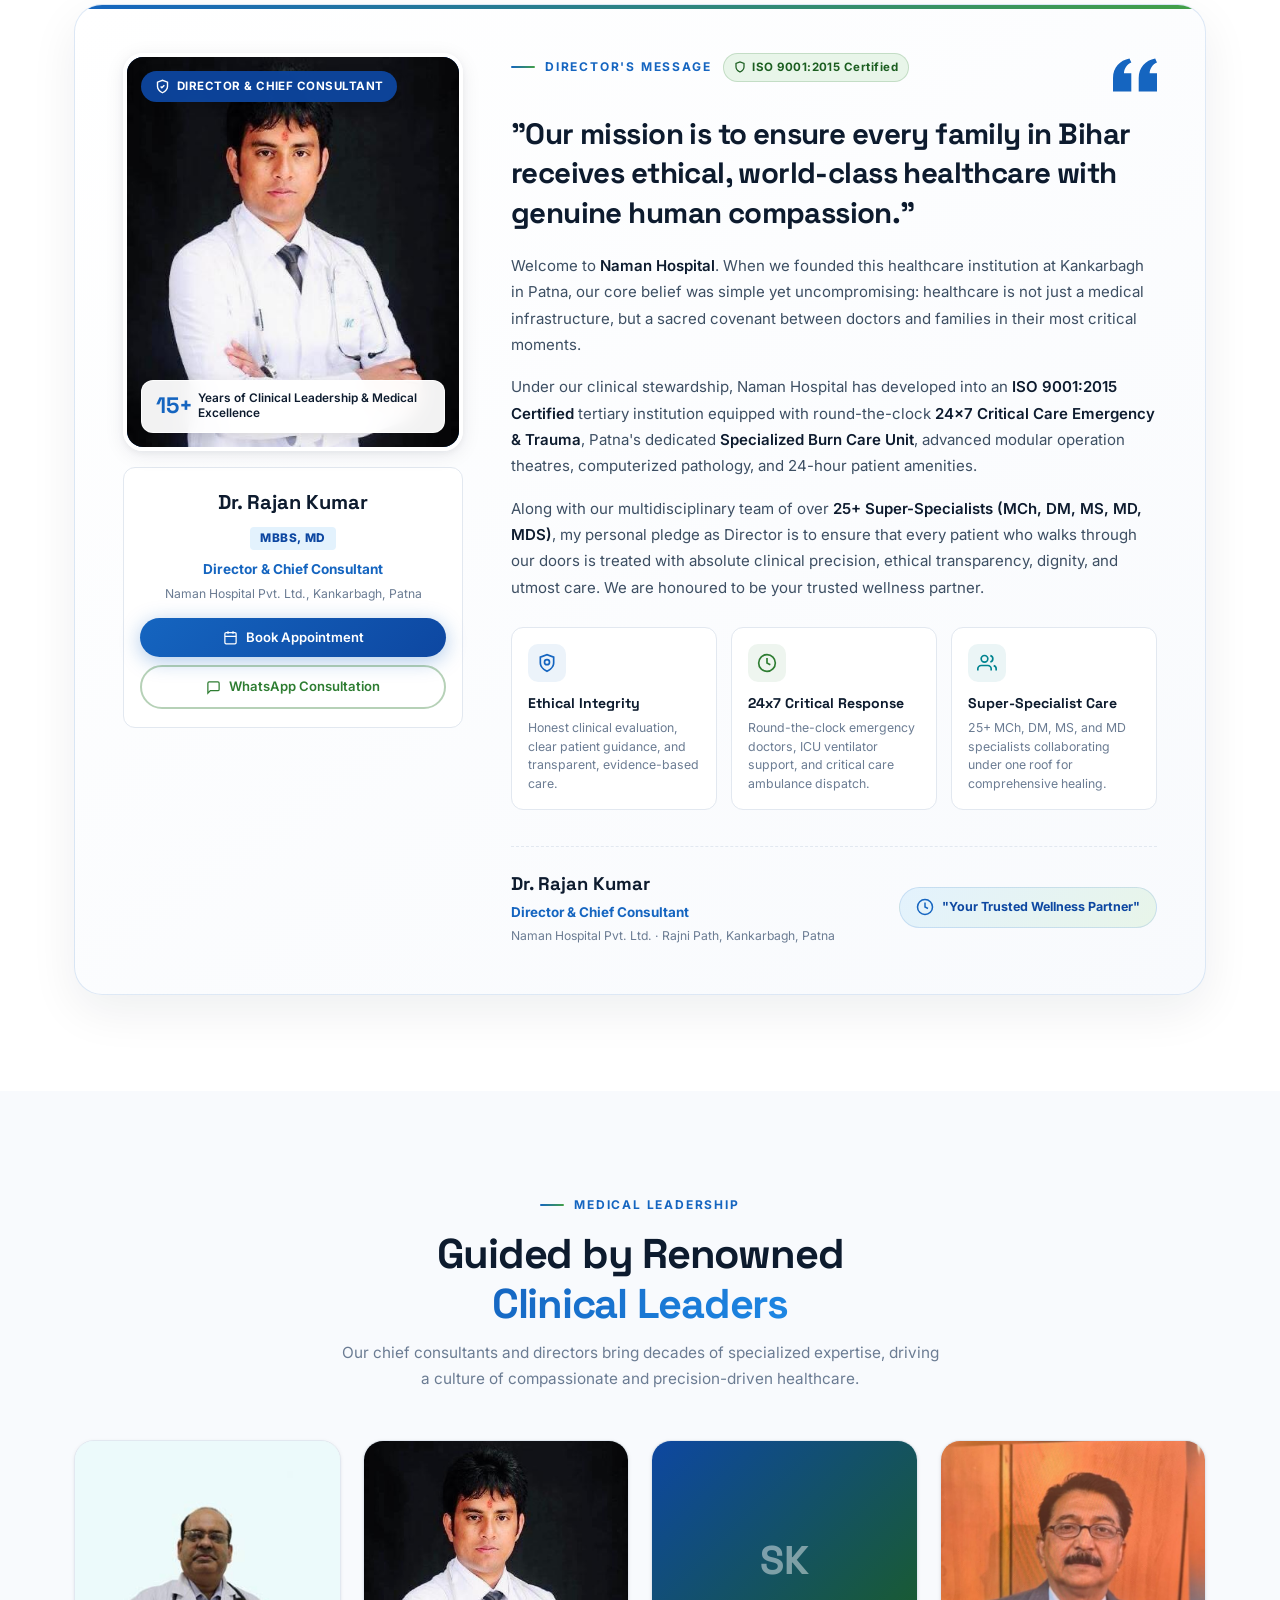
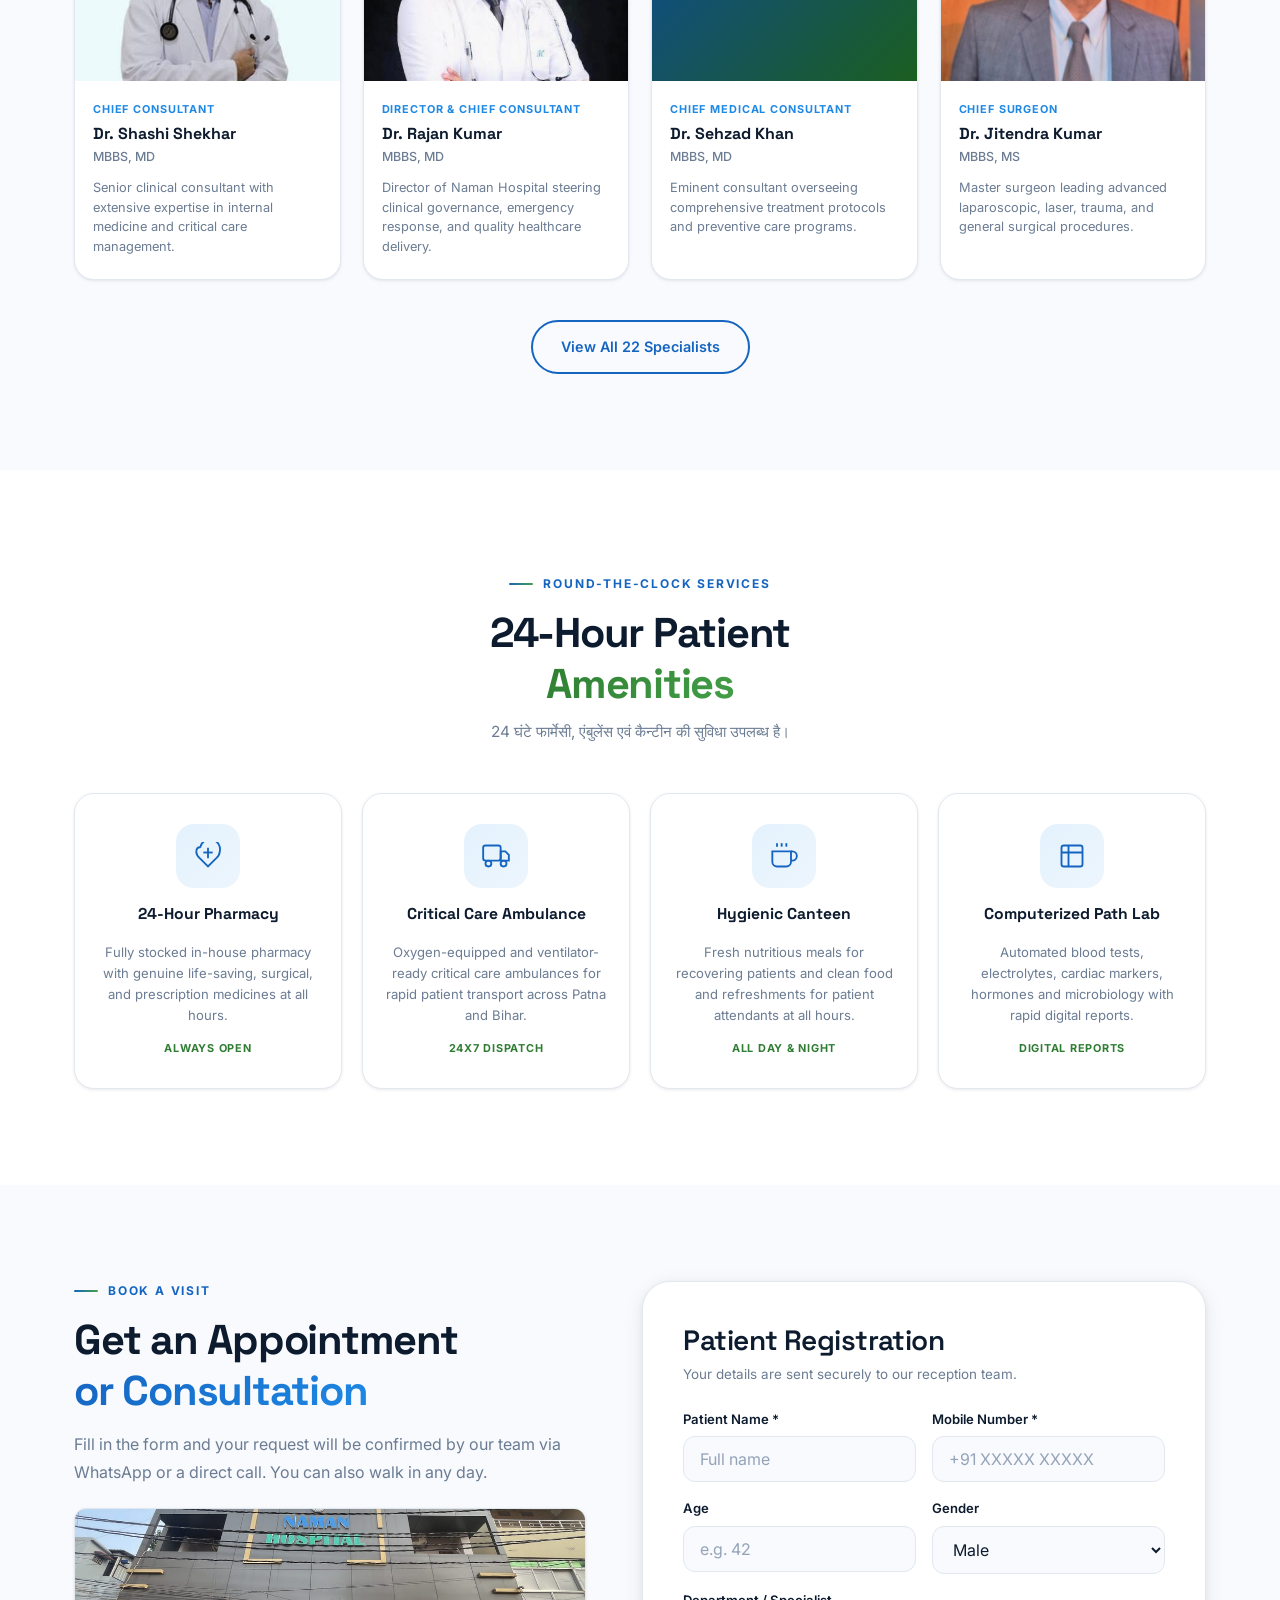
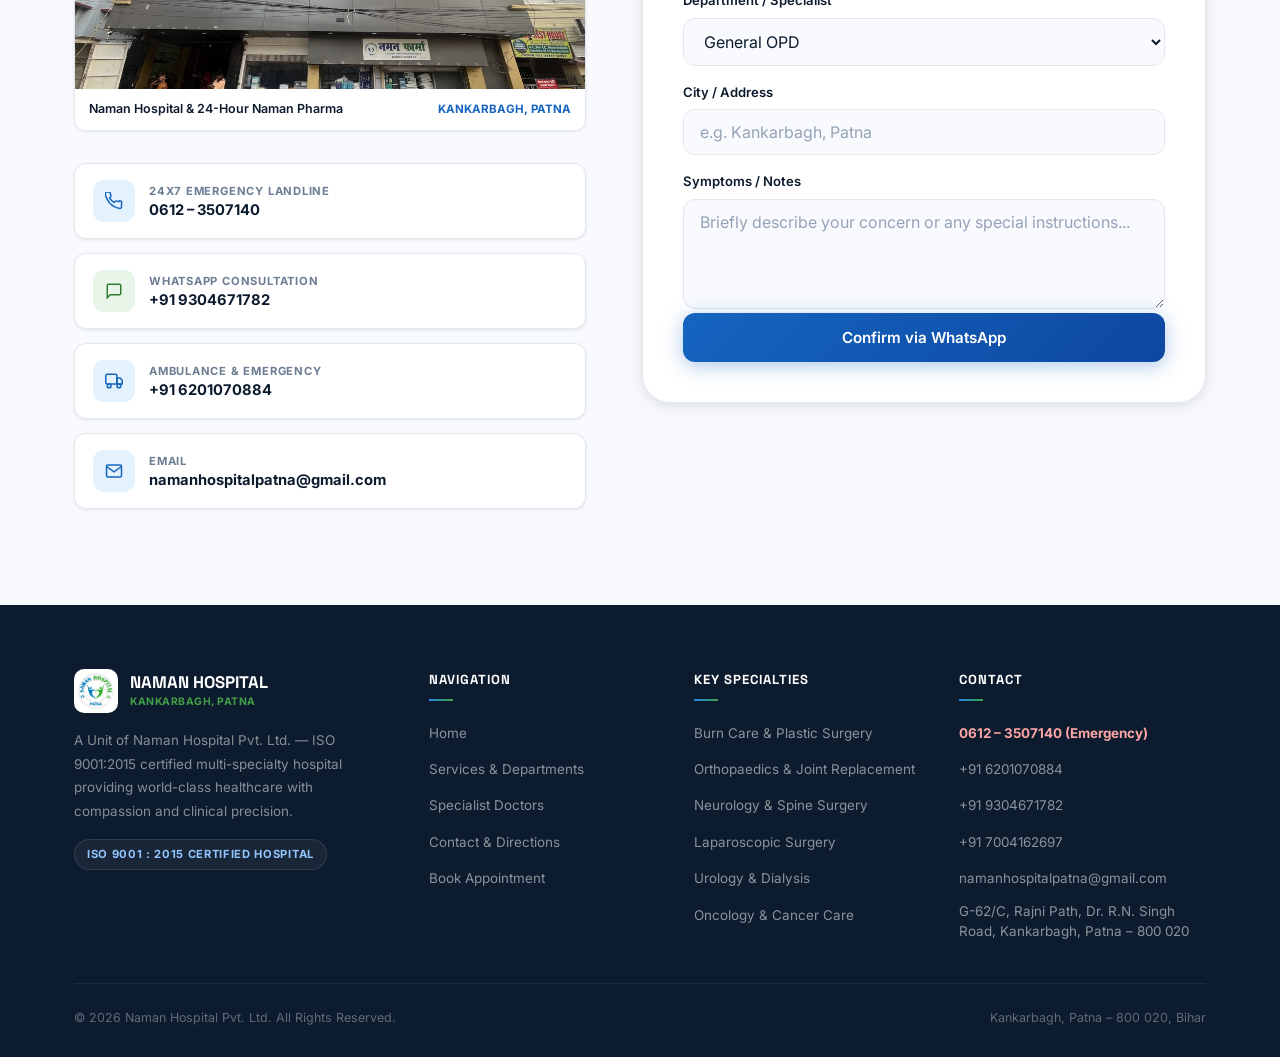
==== commit 9e1695d2: "Optimize hero section to be compact, proportionate and remove duplicate vertical clutter" ====
--- a/index.html
+++ b/index.html
@@ -15,10 +15,11 @@
 
     /* Hero */
     .hero {
-      min-height: 100vh;
-      display: flex; align-items: center;
+      display: flex;
+      align-items: center;
       background: linear-gradient(140deg, #061424 0%, #0D47A1 45%, #1B5E20 100%);
-      position: relative; overflow: hidden;
+      position: relative;
+      overflow: hidden;
     }
     .hero-mesh {
       position: absolute; inset: 0; pointer-events: none;
@@ -37,23 +38,23 @@
     }
     .hero-inner {
       position: relative; z-index: 2;
-      display: grid; grid-template-columns: 1fr 1fr;
-      align-items: center; gap: 64px;
-      padding: 120px 0 80px;
-    }
-    .hero-content { display: flex; flex-direction: column; gap: 24px; }
+      display: grid; grid-template-columns: 1.15fr 0.85fr;
+      align-items: center; gap: 40px;
+      padding: 44px 0 38px;
+    }
+    .hero-content { display: flex; flex-direction: column; gap: 16px; }
     .hero-eyebrow {
-      display: inline-flex; align-items: center; gap: 10px;
-      background: rgba(255,255,255,0.08); border: 1px solid rgba(255,255,255,0.15);
-      padding: 7px 16px; border-radius: 99px; width: fit-content;
-      font-size: 0.75rem; font-weight: 700; letter-spacing: 0.1em; text-transform: uppercase;
-      color: rgba(255,255,255,0.8);
+      display: inline-flex; align-items: center; gap: 8px;
+      background: rgba(255,255,255,0.08); border: 1px solid rgba(255,255,255,0.16);
+      padding: 5px 14px; border-radius: 99px; width: fit-content;
+      font-size: 0.73rem; font-weight: 700; letter-spacing: 0.08em; text-transform: uppercase;
+      color: rgba(255,255,255,0.88);
     }
     .hero-eyebrow-dot { width: 7px; height: 7px; border-radius: 50%; background: #4ADE80; animation: ping 2s infinite; }
     .hero-title {
       font-family: 'Space Grotesk', sans-serif;
-      font-size: clamp(1.9rem, 6.5vw, 4.2rem);
-      font-weight: 700; line-height: 1.12; letter-spacing: -0.04em;
+      font-size: clamp(1.85rem, 3.2vw, 2.85rem);
+      font-weight: 700; line-height: 1.16; letter-spacing: -0.03em;
       color: var(--white);
     }
     .hero-title .line-accent {
@@ -81,19 +82,23 @@
       vertical-align: middle;
     }
     .hero-sub {
-      font-size: 1.05rem; color: rgba(255,255,255,0.6);
-      line-height: 1.75; max-width: 480px;
+      font-size: 0.94rem; color: rgba(255,255,255,0.72);
+      line-height: 1.6; max-width: 500px;
     }
     .hero-cta-group { display: flex; align-items: center; gap: 12px; flex-wrap: wrap; }
+    .hero-cta-group .btn {
+      padding: 11px 22px;
+      font-size: 0.88rem;
+    }
     .btn-emergency-cta {
-      display: inline-flex; align-items: center; gap: 9px;
+      display: inline-flex; align-items: center; gap: 8px;
       background: rgba(220, 38, 38, 0.22);
       border: 1.5px solid rgba(239, 68, 68, 0.5);
       color: #FECACA;
-      padding: 13px 22px;
+      padding: 11px 20px;
       border-radius: var(--r-full);
       font-weight: 700;
-      font-size: 0.92rem;
+      font-size: 0.88rem;
       transition: all 0.25s var(--ease-out);
       text-decoration: none;
       backdrop-filter: blur(8px);
@@ -106,7 +111,7 @@
       box-shadow: 0 8px 24px rgba(220, 38, 38, 0.45);
     }
     .emergency-pulse-dot {
-      width: 9px; height: 9px; border-radius: 50%;
+      width: 8px; height: 8px; border-radius: 50%;
       background: #EF4444;
       box-shadow: 0 0 0 0 rgba(239, 68, 68, 0.8);
       animation: pulseDot 1.8s infinite;
@@ -118,99 +123,95 @@
       100% { box-shadow: 0 0 0 0 rgba(239, 68, 68, 0); }
     }
     .hero-trust-strip {
-      display: flex; align-items: center; gap: 20px; flex-wrap: wrap;
-      padding-top: 24px; border-top: 1px solid rgba(255,255,255,0.08);
+      display: flex; align-items: center; gap: 16px; flex-wrap: wrap;
+      padding-top: 14px; border-top: 1px solid rgba(255,255,255,0.09);
     }
     .trust-item {
-      display: flex; align-items: center; gap: 8px;
-      font-size: 0.78rem; font-weight: 600; color: rgba(255,255,255,0.55);
-    }
-    .trust-icon { width: 32px; height: 32px; border-radius: 8px; background: rgba(255,255,255,0.08); display: flex; align-items: center; justify-content: center; }
-
-    /* Hero Right — Real Hospital Building & Director Showcase */
+      display: inline-flex; align-items: center; gap: 6px;
+      font-size: 0.76rem; font-weight: 600; color: rgba(255,255,255,0.65);
+    }
+    .trust-item svg {
+      color: #6EE7B7;
+      flex-shrink: 0;
+    }
+
+    /* Hero Right — Real Hospital Building & Quick Chips */
     .hero-visual {
-      display: flex; flex-direction: column; gap: 14px;
-    }
-    @keyframes gentleFloat {
-      0%, 100% { transform: translateY(0); }
-      50% { transform: translateY(-5px); }
+      display: flex; flex-direction: column; gap: 10px;
     }
     .hero-building-card {
       position: relative;
-      border-radius: 22px;
+      border-radius: 18px;
       overflow: hidden;
       border: 1.5px solid rgba(255,255,255,0.18);
-      box-shadow: 0 24px 60px rgba(0,0,0,0.4);
+      box-shadow: 0 16px 40px rgba(0,0,0,0.35);
       background: rgba(255,255,255,0.05);
       backdrop-filter: blur(12px);
-      animation: gentleFloat 6s ease-in-out infinite;
     }
     .hero-building-img {
       width: 100%;
-      height: 300px;
+      height: 230px;
       object-fit: cover;
       object-position: center;
       display: block;
-      transition: transform 0.5s var(--ease-out);
+      transition: transform 0.4s var(--ease-out);
     }
     .hero-building-card:hover .hero-building-img {
-      transform: scale(1.03);
+      transform: scale(1.025);
     }
     .hero-building-overlay-top {
       position: absolute;
-      top: 14px; left: 14px; right: 14px;
+      top: 12px; left: 12px; right: 12px;
       display: flex;
       justify-content: space-between;
       align-items: center;
-      gap: 10px;
-      flex-wrap: wrap;
+      gap: 8px;
       z-index: 2;
     }
     .hero-status-pill {
       background: rgba(13, 27, 46, 0.88);
       backdrop-filter: blur(10px);
-      border: 1px solid rgba(255,255,255,0.15);
-      padding: 6px 12px;
+      border: 1px solid rgba(255,255,255,0.16);
+      padding: 5px 11px;
+      border-radius: var(--r-full);
+      display: inline-flex;
+      align-items: center;
+      gap: 6px;
+      font-size: 0.70rem;
+      font-weight: 700;
+      color: var(--white);
+    }
+    .hero-pulse-dot {
+      width: 7px; height: 7px;
+      background: #4ADE80;
+      border-radius: 50%;
+      box-shadow: 0 0 0 2px rgba(74,222,128,0.4);
+      animation: pulse 2s infinite;
+    }
+    @keyframes pulse {
+      0% { box-shadow: 0 0 0 0 rgba(74,222,128,0.7); }
+      70% { box-shadow: 0 0 0 8px rgba(74,222,128,0); }
+      100% { box-shadow: 0 0 0 0 rgba(74,222,128,0); }
+    }
+    .hero-director-chip {
+      background: rgba(13, 71, 161, 0.94);
+      backdrop-filter: blur(10px);
+      border: 1px solid rgba(255,255,255,0.25);
+      padding: 3px 10px 3px 4px;
       border-radius: var(--r-full);
       display: inline-flex;
       align-items: center;
       gap: 7px;
-      font-size: 0.72rem;
-      font-weight: 700;
-      color: var(--white);
-    }
-    .hero-pulse-dot {
-      width: 8px; height: 8px;
-      background: #4ADE80;
-      border-radius: 50%;
-      box-shadow: 0 0 0 2px rgba(74,222,128,0.4);
-      animation: pulse 2s infinite;
-    }
-    @keyframes pulse {
-      0% { box-shadow: 0 0 0 0 rgba(74,222,128,0.7); }
-      70% { box-shadow: 0 0 0 8px rgba(74,222,128,0); }
-      100% { box-shadow: 0 0 0 0 rgba(74,222,128,0); }
-    }
-    .hero-director-chip {
-      background: rgba(13, 71, 161, 0.94);
-      backdrop-filter: blur(10px);
-      border: 1px solid rgba(255,255,255,0.25);
-      padding: 4px 12px 4px 5px;
-      border-radius: var(--r-full);
-      display: inline-flex;
-      align-items: center;
-      gap: 8px;
       color: var(--white);
       text-decoration: none;
       transition: all 0.2s;
     }
     .hero-director-chip:hover {
       background: #1565C0;
-      transform: translateY(-2px);
-      box-shadow: 0 6px 18px rgba(21,101,192,0.4);
+      transform: translateY(-1px);
     }
     .hero-director-avatar {
-      width: 28px; height: 28px;
+      width: 26px; height: 26px;
       border-radius: 50%;
       border: 1.5px solid #6EE7B7;
       object-fit: cover;
@@ -222,24 +223,23 @@
       text-align: left;
     }
     .hero-director-name {
-      font-size: 0.73rem;
+      font-size: 0.70rem;
       font-weight: 700;
-      line-height: 1.2;
+      line-height: 1.15;
       color: var(--white);
     }
     .hero-director-role {
-      font-size: 0.62rem;
+      font-size: 0.58rem;
       font-weight: 600;
       color: #93C5FD;
       line-height: 1.1;
       text-transform: uppercase;
-      letter-spacing: 0.04em;
     }
     .hero-building-bar {
       position: absolute;
       bottom: 0; left: 0; right: 0;
       background: linear-gradient(180deg, transparent 0%, rgba(13, 27, 46, 0.88) 45%, rgba(13, 27, 46, 0.98) 100%);
-      padding: 26px 18px 14px;
+      padding: 20px 14px 10px;
       display: flex;
       justify-content: space-between;
       align-items: flex-end;
@@ -247,52 +247,55 @@
     }
     .hero-building-title {
       font-family: 'Space Grotesk', sans-serif;
-      font-size: 0.96rem;
+      font-size: 0.88rem;
       font-weight: 700;
       color: var(--white);
-      line-height: 1.25;
+      line-height: 1.2;
     }
     .hero-building-sub {
-      font-size: 0.72rem;
+      font-size: 0.68rem;
       color: rgba(255,255,255,0.7);
       margin-top: 2px;
     }
     .hero-building-iso {
-      font-size: 0.68rem;
+      font-size: 0.65rem;
       font-weight: 700;
       color: #6EE7B7;
       background: rgba(110,231,183,0.15);
       border: 1px solid rgba(110,231,183,0.3);
-      padding: 3px 8px;
+      padding: 2px 7px;
       border-radius: 4px;
       text-transform: uppercase;
       letter-spacing: 0.04em;
       white-space: nowrap;
     }
 
-    .hero-cards-row { display: grid; grid-template-columns: 1fr 1fr; gap: 12px; }
-    .hero-mini-card {
-      background: rgba(255,255,255,0.06);
-      border: 1px solid rgba(255,255,255,0.12);
-      border-radius: 14px; padding: 16px 14px;
-      backdrop-filter: blur(8px);
-      display: flex; align-items: center; gap: 12px;
-      transition: all 0.25s var(--ease-out);
-    }
-    .hero-mini-card:hover {
-      transform: translateY(-3px);
-      background: rgba(255,255,255,0.1);
-      border-color: rgba(255,255,255,0.25);
-      box-shadow: 0 8px 24px rgba(0,0,0,0.25);
-    }
-    .mini-card-icon {
-      width: 40px; height: 40px; border-radius: 10px;
-      display: flex; align-items: center; justify-content: center; flex-shrink: 0;
-    }
-    .mini-card-icon.blue { background: rgba(147,197,253,0.2); }
-    .mini-card-icon.green { background: rgba(110,231,183,0.2); }
-    .mini-card-text-n { font-family: 'Space Grotesk', sans-serif; font-size: 1.1rem; font-weight: 700; color: var(--white); line-height: 1.1; }
-    .mini-card-text-l { font-size: 0.7rem; font-weight: 600; color: rgba(255,255,255,0.5); margin-top: 3px; }
+    /* Compact Quick Chips below Building Card */
+    .hero-quick-chips {
+      display: grid;
+      grid-template-columns: 1fr 1fr;
+      gap: 8px;
+    }
+    .hero-chip-pill {
+      background: rgba(255,255,255,0.07);
+      border: 1px solid rgba(255,255,255,0.14);
+      border-radius: 10px;
+      padding: 8px 10px;
+      display: flex;
+      align-items: center;
+      gap: 8px;
+      font-size: 0.74rem;
+      color: rgba(255,255,255,0.85);
+      font-weight: 600;
+      transition: background 0.2s;
+    }
+    .hero-chip-pill:hover {
+      background: rgba(255,255,255,0.12);
+    }
+    .hero-chip-pill svg {
+      width: 15px; height: 15px;
+      flex-shrink: 0;
+    }
 
     /* Stats bar */
     .stats-bar-section {
@@ -763,9 +766,17 @@
     }
 
     /* ---- Responsive ---- */
+    /* ---- Responsive ---- */
     @media (max-width: 1024px) {
-      .hero-inner { grid-template-columns: 1fr; padding: 72px 0 48px; gap: 36px; }
-      .hero-visual { display: flex; width: 100%; max-width: 540px; margin: 0 auto; }
+      .hero-inner { grid-template-columns: 1fr; padding: 40px 0 28px; gap: 28px; text-align: center; }
+      .hero-content { align-items: center; text-align: center; margin: 0 auto; max-width: 580px; gap: 14px; }
+      .hero-eyebrow { margin: 0 auto; }
+      .hero-title { font-size: clamp(1.8rem, 4.2vw, 2.4rem); text-align: center; margin: 0 auto; }
+      .hero-sub { text-align: center; margin: 0 auto; max-width: 500px; font-size: 0.90rem; }
+      .hero-cta-group { justify-content: center; width: 100%; gap: 10px; }
+      .hero-trust-strip { justify-content: center; margin: 0 auto; padding-top: 10px; gap: 12px; }
+      .hero-visual { width: 100%; max-width: 480px; margin: 0 auto; }
+      .hero-building-img { height: 210px; }
       .stats-grid { grid-template-columns: repeat(2, 1fr); }
       .stat-item:nth-child(2) { border-right: none; }
       .stat-item:nth-child(1), .stat-item:nth-child(2) { border-bottom: 1px solid rgba(255,255,255,0.08); }
@@ -782,77 +793,80 @@
     @media (max-width: 768px) {
       .hero { min-height: auto; }
       .hero-inner {
-        padding: 44px 0 32px;
-        gap: 36px;
+        padding: 28px 0 20px;
+        gap: 20px;
         text-align: center;
       }
       .hero-content {
-        gap: 20px;
+        gap: 12px;
         align-items: center;
         text-align: center;
         width: 100%;
-        max-width: 540px;
+        max-width: 500px;
         margin: 0 auto;
       }
       .hero-eyebrow {
+        font-size: 0.69rem;
+        padding: 4px 11px;
         margin: 0 auto;
       }
       .hero-title {
-        font-size: clamp(1.75rem, 5.5vw, 2.5rem);
+        font-size: clamp(1.55rem, 5vw, 1.95rem);
         text-align: center;
         margin: 0 auto;
-        line-height: 1.18;
+        line-height: 1.2;
       }
       .hero-sub {
-        font-size: 0.94rem;
-        line-height: 1.65;
+        font-size: 0.86rem;
+        line-height: 1.55;
         text-align: center;
         margin: 0 auto;
-        max-width: 480px;
+        max-width: 440px;
       }
       .hero-cta-group {
-        flex-direction: column;
+        justify-content: center;
         width: 100%;
-        max-width: 360px;
-        margin: 0 auto;
+        gap: 8px;
+        flex-wrap: wrap;
+      }
+      .hero-cta-group .btn,
+      .hero-cta-group .btn-emergency-cta {
+        padding: 10px 18px;
+        font-size: 0.84rem;
+      }
+      .hero-trust-strip {
         gap: 10px;
-        align-items: center;
-      }
-      .hero-cta-group .btn {
-        width: 100%;
-        padding: 13px 20px;
-        text-align: center;
-        justify-content: center;
-      }
-      .hero-cta-group .btn-emergency-cta {
-        width: 100%;
-        justify-content: center;
-        padding: 13px 20px;
-        text-align: center;
-      }
-      .hero-trust-strip {
-        gap: 14px;
-        padding-top: 18px;
+        padding-top: 10px;
         justify-content: center;
         text-align: center;
         margin: 0 auto;
         width: 100%;
-        max-width: 480px;
+        max-width: 460px;
       }
       .trust-item {
+        font-size: 0.72rem;
         justify-content: center;
       }
       .hero-visual {
         width: 100%;
-        max-width: 460px;
+        max-width: 400px;
         margin: 0 auto;
-      }
-      .hero-cards-row {
-        grid-template-columns: 1fr;
-        gap: 10px;
-      }
-      .hero-mini-card {
-        padding: 14px 16px;
+        gap: 8px;
+      }
+      .hero-building-card {
+        border-radius: 14px;
+      }
+      .hero-building-img {
+        height: 185px;
+      }
+      .hero-quick-chips {
+        grid-template-columns: 1fr 1fr;
+        gap: 6px;
+      }
+      .hero-chip-pill {
+        font-size: 0.70rem;
+        padding: 6px 8px;
+        justify-content: center;
       }
       .why-grid { grid-template-columns: 1fr; }
       .why-card { padding: 24px 20px; }
@@ -878,39 +892,52 @@
       .appt-section { padding: 56px 0; }
     }
     @media (max-width: 480px) {
-      .hero-inner { padding: 32px 0 24px; gap: 26px; }
-      .hero-trust-strip { flex-direction: column; align-items: center; gap: 10px; }
-      .hero-building-card { animation: none; border-radius: 16px; }
-      .hero-building-img { height: 260px; }
+      .hero-inner { padding: 20px 0 16px; gap: 16px; }
+      .hero-title { font-size: clamp(1.4rem, 5.2vw, 1.75rem); }
+      .hero-cta-group {
+        flex-direction: column;
+        width: 100%;
+        max-width: 320px;
+        margin: 0 auto;
+        gap: 8px;
+      }
+      .hero-cta-group .btn,
+      .hero-cta-group .btn-emergency-cta {
+        width: 100%;
+        justify-content: center;
+        padding: 11px 16px;
+      }
+      .hero-trust-strip {
+        flex-direction: column;
+        align-items: center;
+        gap: 6px;
+        border-top: none;
+        padding-top: 4px;
+      }
+      .hero-building-card { animation: none; border-radius: 14px; }
+      .hero-building-img { height: 165px; }
       .hero-building-overlay-top {
-        top: 12px; left: 12px; right: 12px;
-        display: flex;
-        flex-direction: column;
-        align-items: flex-start;
-        gap: 7px;
+        top: 10px; left: 10px; right: 10px;
+        gap: 6px;
       }
       .hero-status-pill {
-        font-size: 0.68rem; padding: 4px 9px;
+        font-size: 0.64rem; padding: 3px 8px;
         white-space: nowrap;
       }
       .hero-director-chip {
-        padding: 3px 9px 3px 4px; gap: 6px;
+        padding: 2px 8px 2px 3px; gap: 5px;
         white-space: nowrap;
       }
-      .hero-director-avatar { width: 24px; height: 24px; }
-      .hero-director-name { font-size: 0.68rem; }
-      .hero-director-role { font-size: 0.56rem; }
+      .hero-director-avatar { width: 22px; height: 22px; }
+      .hero-director-name { font-size: 0.65rem; }
+      .hero-director-role { font-size: 0.52rem; }
       .hero-building-bar {
-        padding: 22px 14px 10px;
-      }
-      .hero-building-title { font-size: 0.88rem; }
-      .hero-building-sub { font-size: 0.68rem; }
-      .hero-cards-row { grid-template-columns: 1fr; gap: 8px; }
-      .hero-mini-card { padding: 12px 14px; gap: 12px; }
-      .mini-card-icon { width: 36px; height: 36px; border-radius: 9px; }
-      .mini-card-icon svg { width: 18px; height: 18px; }
-      .mini-card-text-n { font-size: 0.95rem; }
-      .mini-card-text-l { font-size: 0.68rem; }
+        padding: 16px 10px 8px;
+      }
+      .hero-building-title { font-size: 0.80rem; }
+      .hero-building-sub { font-size: 0.62rem; }
+      .hero-quick-chips { grid-template-columns: 1fr; gap: 6px; }
+      .hero-chip-pill { font-size: 0.68rem; padding: 6px 10px; }
       .stats-grid { grid-template-columns: 1fr 1fr; }
       .stat-item { padding: 16px 8px; }
       .stat-n { font-size: 1.5rem; }
@@ -923,14 +950,8 @@
       .burn-banner { padding: 24px 14px; }
     }
     @media (max-width: 360px) {
-      .hero-title { font-size: 1.55rem; }
-      .hero-building-img { height: 240px; }
-      .hero-building-overlay-top {
-        flex-direction: column;
-        align-items: flex-start;
-        gap: 6px;
-      }
-      .hero-cards-row { grid-template-columns: 1fr; gap: 8px; }
+      .hero-title { font-size: 1.35rem; }
+      .hero-building-img { height: 150px; }
       .stats-grid { grid-template-columns: 1fr 1fr; }
       .stat-item { padding: 14px 4px; }
       .stat-n { font-size: 1.35rem; }
@@ -1066,7 +1087,7 @@
       <div class="hero-eyebrow">
         <span class="hero-eyebrow-dot"></span>
         <svg class="anim-heartbeat" width="13" height="13" viewBox="0 0 24 24" fill="#4ADE80" style="margin-right:2px;"><path d="M12 21.35l-1.45-1.32C5.4 15.36 2 12.28 2 8.5 2 5.42 4.42 3 7.5 3c1.74 0 3.41.81 4.5 2.09C13.09 3.81 14.76 3 16.5 3 19.58 3 22 8.5c0 3.78-3.4 6.86-8.55 11.54L12 21.35z"/></svg>
-        ISO 9001 : 2015 Certified Hospital &middot; Patna
+        ISO 9001:2015 Certified Hospital &middot; Patna
       </div>
       <h1 class="hero-title">
         Advanced Multi-Specialty<br>
@@ -1074,36 +1095,29 @@
         in Patna
       </h1>
       <p class="hero-sub">
-        Premier tertiary care hospital with 25+ super-specialists, dedicated Burn Care ICU,
-        24x7 emergency &amp; trauma services, advanced laparoscopic surgery, and complete diagnostics in Kankarbagh.
+        Patna's trusted tertiary care center with 25+ super-specialists, dedicated Burn ICU,
+        24x7 emergency &amp; trauma services, and complete diagnostics in Kankarbagh.
       </p>
       <div class="hero-cta-group">
-        <a href="contact.html#appointment" class="btn btn-white btn-lg">Book OPD Appointment</a>
-        <a href="tel:06123507140" class="btn btn-emergency-cta btn-lg">
+        <a href="contact.html#appointment" class="btn btn-white">Book OPD Appointment</a>
+        <a href="tel:06123507140" class="btn-emergency-cta">
           <span class="emergency-pulse-dot"></span>
           24x7 Emergency: 0612–3507140
         </a>
-        <a href="#director-message" class="btn btn-ghost-white btn-lg">Director's Desk</a>
       </div>
       <div class="hero-trust-strip">
-        <div class="trust-item">
-          <div class="trust-icon">
-            <svg width="14" height="14" viewBox="0 0 24 24" fill="none" stroke="rgba(255,255,255,0.6)" stroke-width="2"><path d="M12 22s8-4 8-10V5l-8-3-8 3v7c0 6 8 10 8 10z"/></svg>
-          </div>
+        <span class="trust-item">
+          <svg width="14" height="14" viewBox="0 0 24 24" fill="none" stroke="currentColor" stroke-width="2.5"><path d="M12 22s8-4 8-10V5l-8-3-8 3v7c0 6 8 10 8 10z"/></svg>
           ISO 9001:2015 Certified
-        </div>
-        <div class="trust-item">
-          <div class="trust-icon">
-            <svg width="14" height="14" viewBox="0 0 24 24" fill="none" stroke="rgba(255,255,255,0.6)" stroke-width="2"><circle cx="12" cy="12" r="10"/><polyline points="12 6 12 12 16 14"/></svg>
-          </div>
-          24 / 7 Emergency &amp; Trauma
-        </div>
-        <div class="trust-item">
-          <div class="trust-icon">
-            <svg width="14" height="14" viewBox="0 0 24 24" fill="none" stroke="rgba(255,255,255,0.6)" stroke-width="2"><path d="M17 21v-2a4 4 0 00-4-4H5a4 4 0 00-4 4v2"/><circle cx="9" cy="7" r="4"/><path d="M23 21v-2a4 4 0 00-3-3.87"/><path d="M16 3.13a4 4 0 010 7.75"/></svg>
-          </div>
+        </span>
+        <span class="trust-item">
+          <svg width="14" height="14" viewBox="0 0 24 24" fill="none" stroke="currentColor" stroke-width="2.5"><circle cx="12" cy="12" r="10"/><polyline points="12 6 12 12 16 14"/></svg>
+          24x7 Emergency &amp; Trauma
+        </span>
+        <span class="trust-item">
+          <svg width="14" height="14" viewBox="0 0 24 24" fill="none" stroke="currentColor" stroke-width="2.5"><path d="M17 21v-2a4 4 0 00-4-4H5a4 4 0 00-4 4v2"/><circle cx="9" cy="7" r="4"/></svg>
           25+ Specialists &middot; Burn Unit
-        </div>
+        </span>
       </div>
     </div>
     <div class="hero-visual reveal reveal-delay-2">
@@ -1114,7 +1128,7 @@
         <div class="hero-building-overlay-top">
           <div class="hero-status-pill">
             <span class="hero-pulse-dot"></span>
-            <span>24x7 Emergency Active</span>
+            <span>24x7 Emergency Open</span>
           </div>
           <a href="#director-message" class="hero-director-chip" title="Read Director's Message">
             <img src="assets/images/dr-rajan-kumar.jpg" alt="Dr. Rajan Kumar" class="hero-director-avatar" onerror="this.src='Dr. Rajan kumar.jpeg'">
@@ -1134,25 +1148,15 @@
         </div>
       </div>
 
-      <!-- Quick Highlights Row -->
-      <div class="hero-cards-row">
-        <div class="hero-mini-card">
-          <div class="mini-card-icon blue">
-            <svg width="20" height="20" viewBox="0 0 24 24" fill="none" stroke="#93C5FD" stroke-width="2"><path d="M22 16.92v3a2 2 0 01-2.18 2 19.79 19.79 0 01-8.63-3.07A19.5 19.5 0 013.07 9.8 19.79 19.79 0 01.1 1.18 2 2 0 012.12 0h3a2 2 0 012 1.72 12.84 12.84 0 00.7 2.81 2 2 0 01-.45 2.11L6.09 7.91a16 16 0 006 6l1.27-1.27a2 2 0 012.11-.45 12.84 12.84 0 002.81.7A2 2 0 0122 14.92z"/></svg>
-          </div>
-          <div>
-            <div class="mini-card-text-n">24/7 Critical Care</div>
-            <div class="mini-card-text-l">Trauma &amp; Burn Unit Active</div>
-          </div>
-        </div>
-        <div class="hero-mini-card">
-          <div class="mini-card-icon green">
-            <svg width="20" height="20" viewBox="0 0 24 24" fill="none" stroke="#6EE7B7" stroke-width="2"><path d="M17 21v-2a4 4 0 00-4-4H5a4 4 0 00-4 4v2"/><circle cx="9" cy="7" r="4"/><path d="M23 21v-2a4 4 0 00-3-3.87"/><path d="M16 3.13a4 4 0 010 7.75"/></svg>
-          </div>
-          <div>
-            <div class="mini-card-text-n">25+ Specialists</div>
-            <div class="mini-card-text-l">MCh &middot; DM &middot; MS &middot; MD &middot; MDS</div>
-          </div>
+      <!-- Quick Chips Row (Compact, replaces bulky cards) -->
+      <div class="hero-quick-chips">
+        <div class="hero-chip-pill">
+          <svg viewBox="0 0 24 24" fill="none" stroke="#93C5FD" stroke-width="2.2"><path d="M22 16.92v3a2 2 0 01-2.18 2 19.79 19.79 0 01-8.63-3.07A19.5 19.5 0 013.07 9.8 19.79 19.79 0 01.1 1.18 2 2 0 012.12 0h3a2 2 0 012 1.72 12.84 12.84 0 00.7 2.81 2 2 0 01-.45 2.11L6.09 7.91a16 16 0 006 6l1.27-1.27a2 2 0 012.11-.45 12.84 12.84 0 002.81.7A2 2 0 0122 14.92z"/></svg>
+          <span>24/7 Critical &amp; Burn ICU</span>
+        </div>
+        <div class="hero-chip-pill">
+          <svg viewBox="0 0 24 24" fill="none" stroke="#6EE7B7" stroke-width="2.2"><rect x="5" y="2" width="14" height="20" rx="2" ry="2"/><line x1="12" y1="18" x2="12.01" y2="18"/></svg>
+          <span>Free Ambulance: 5km Radius</span>
         </div>
       </div>
     </div>
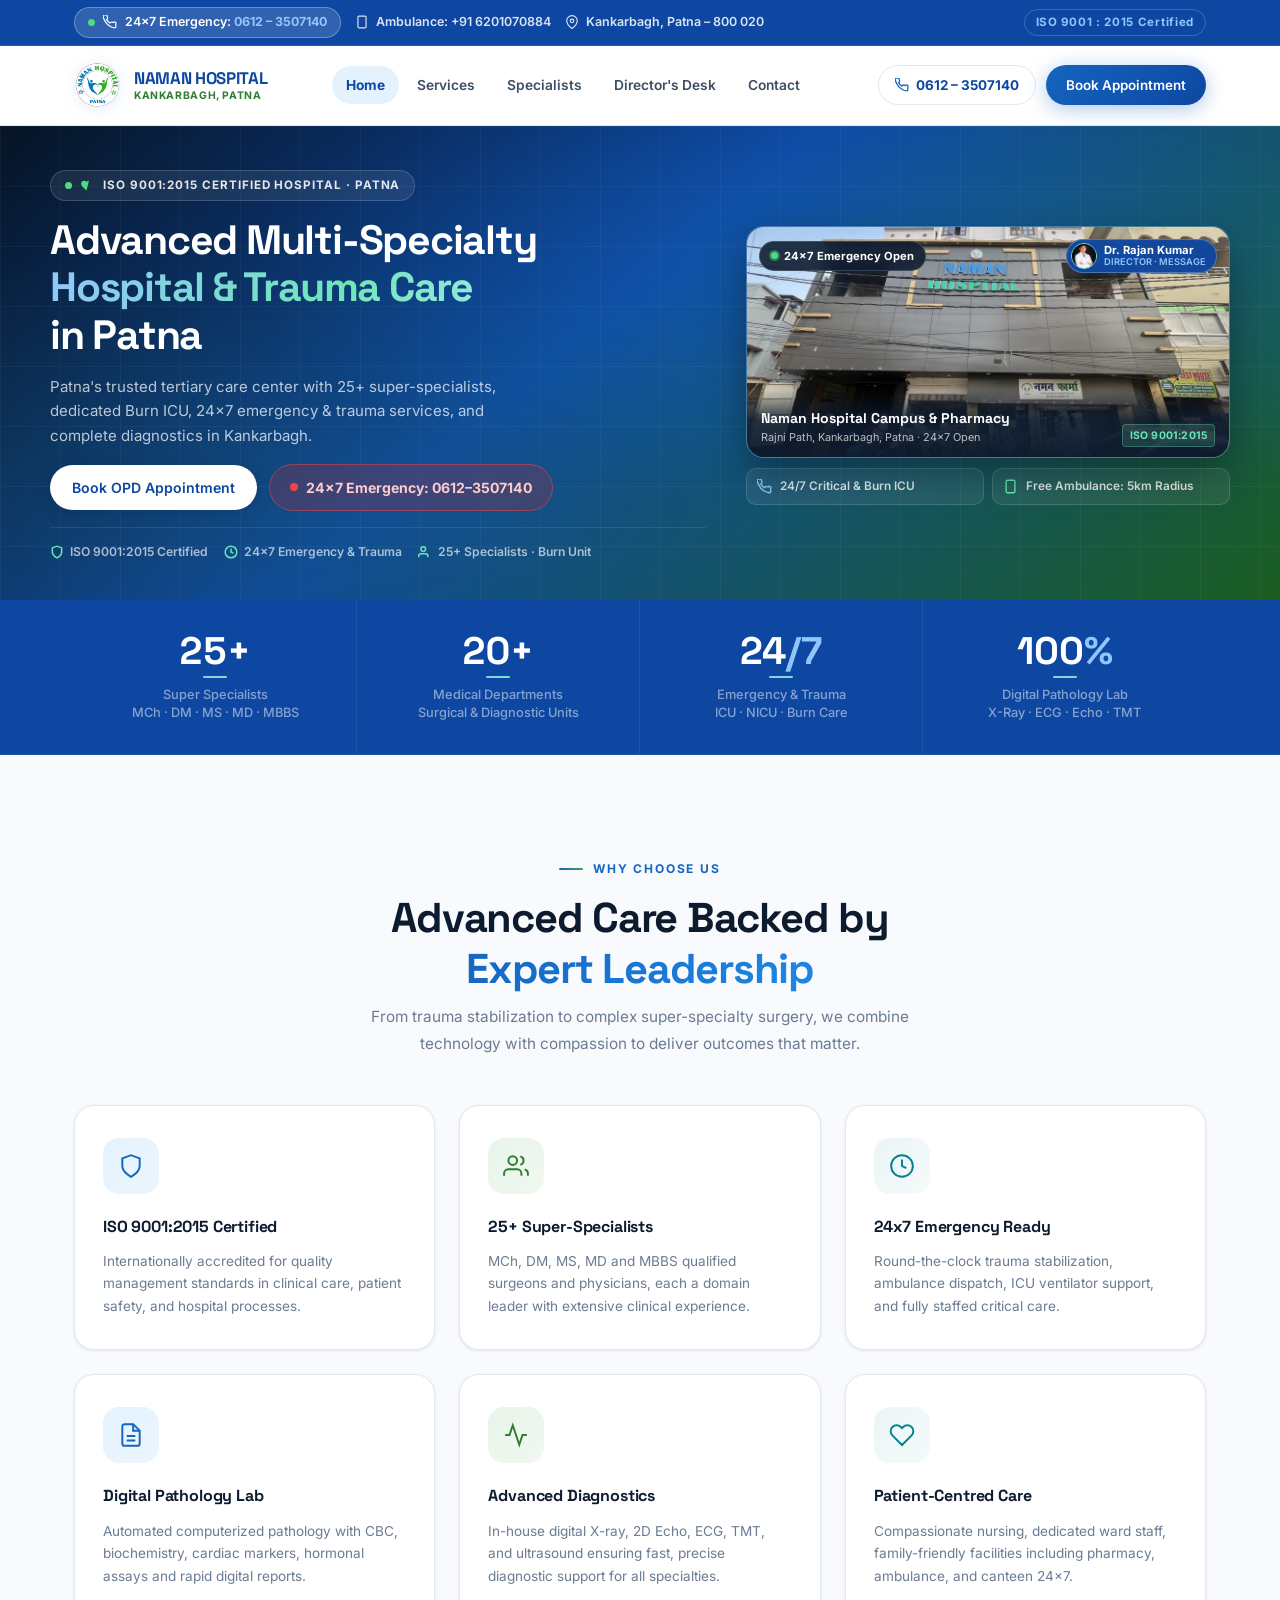
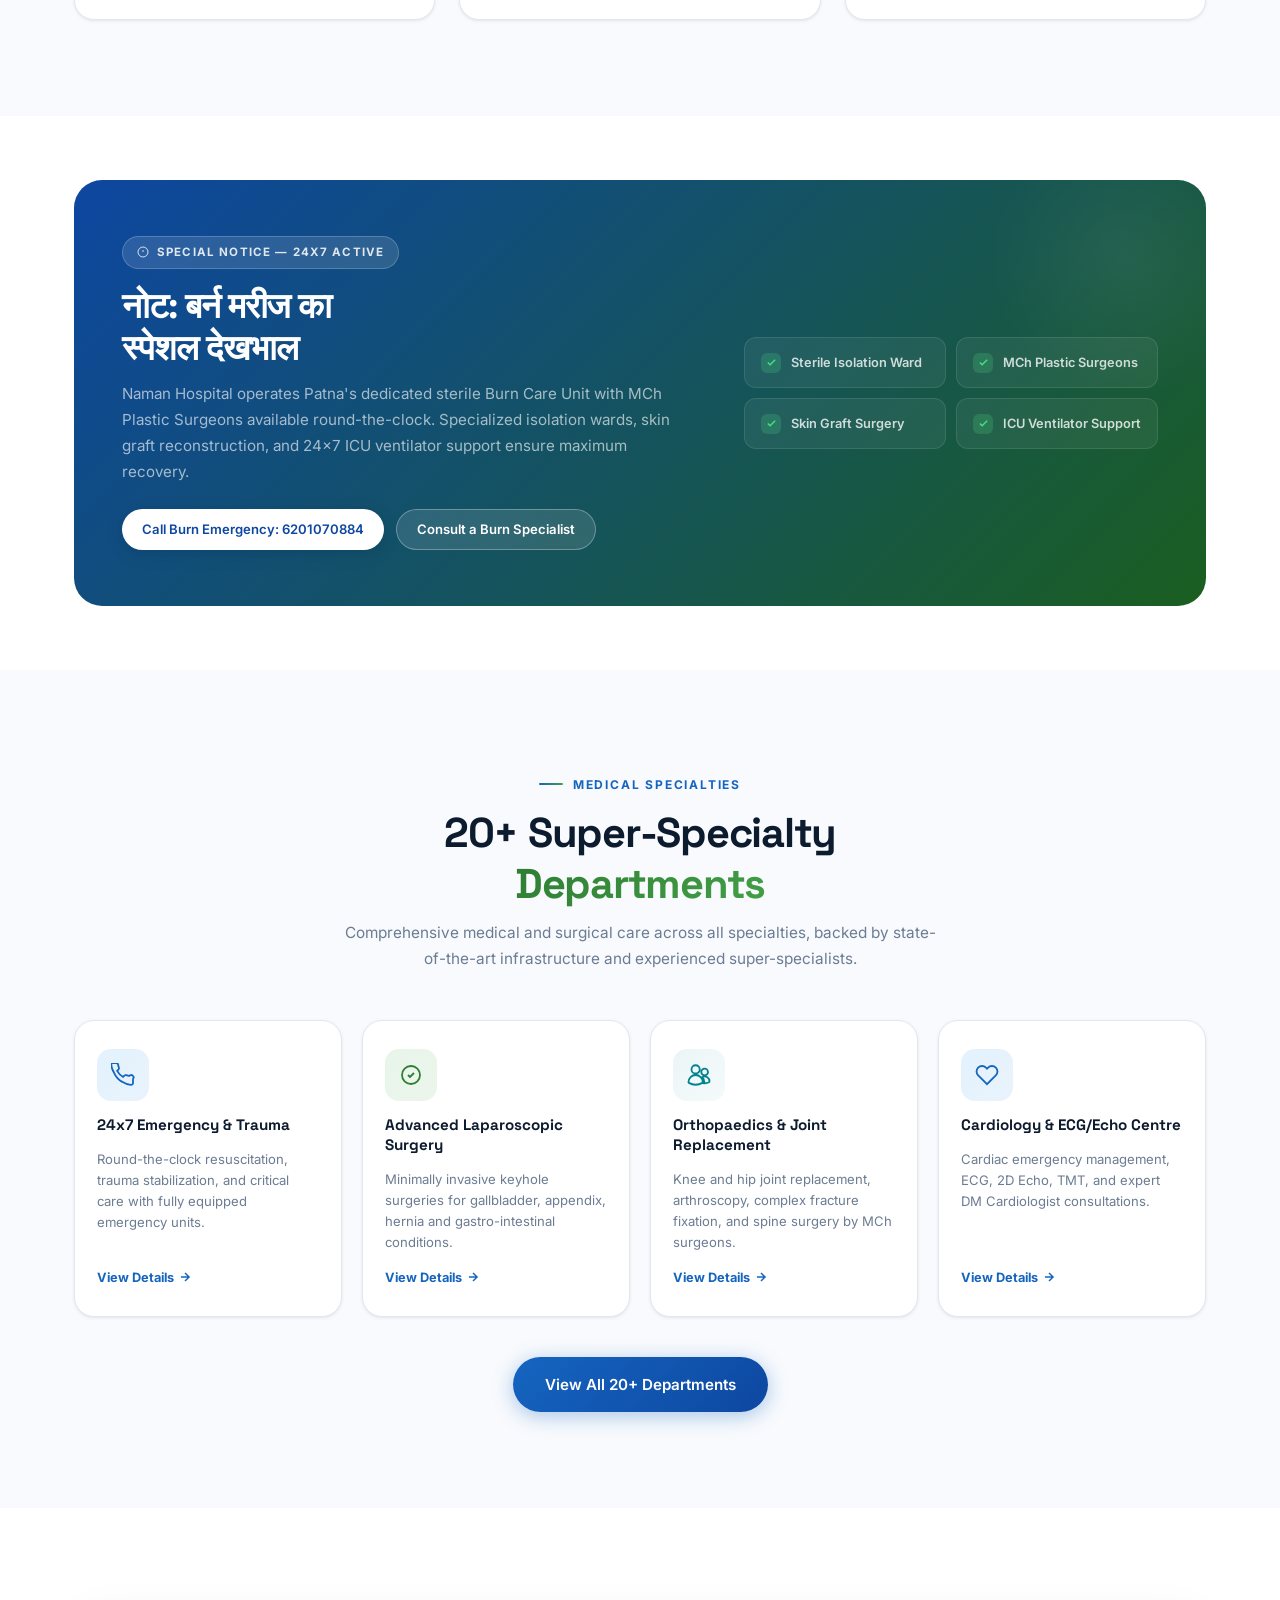
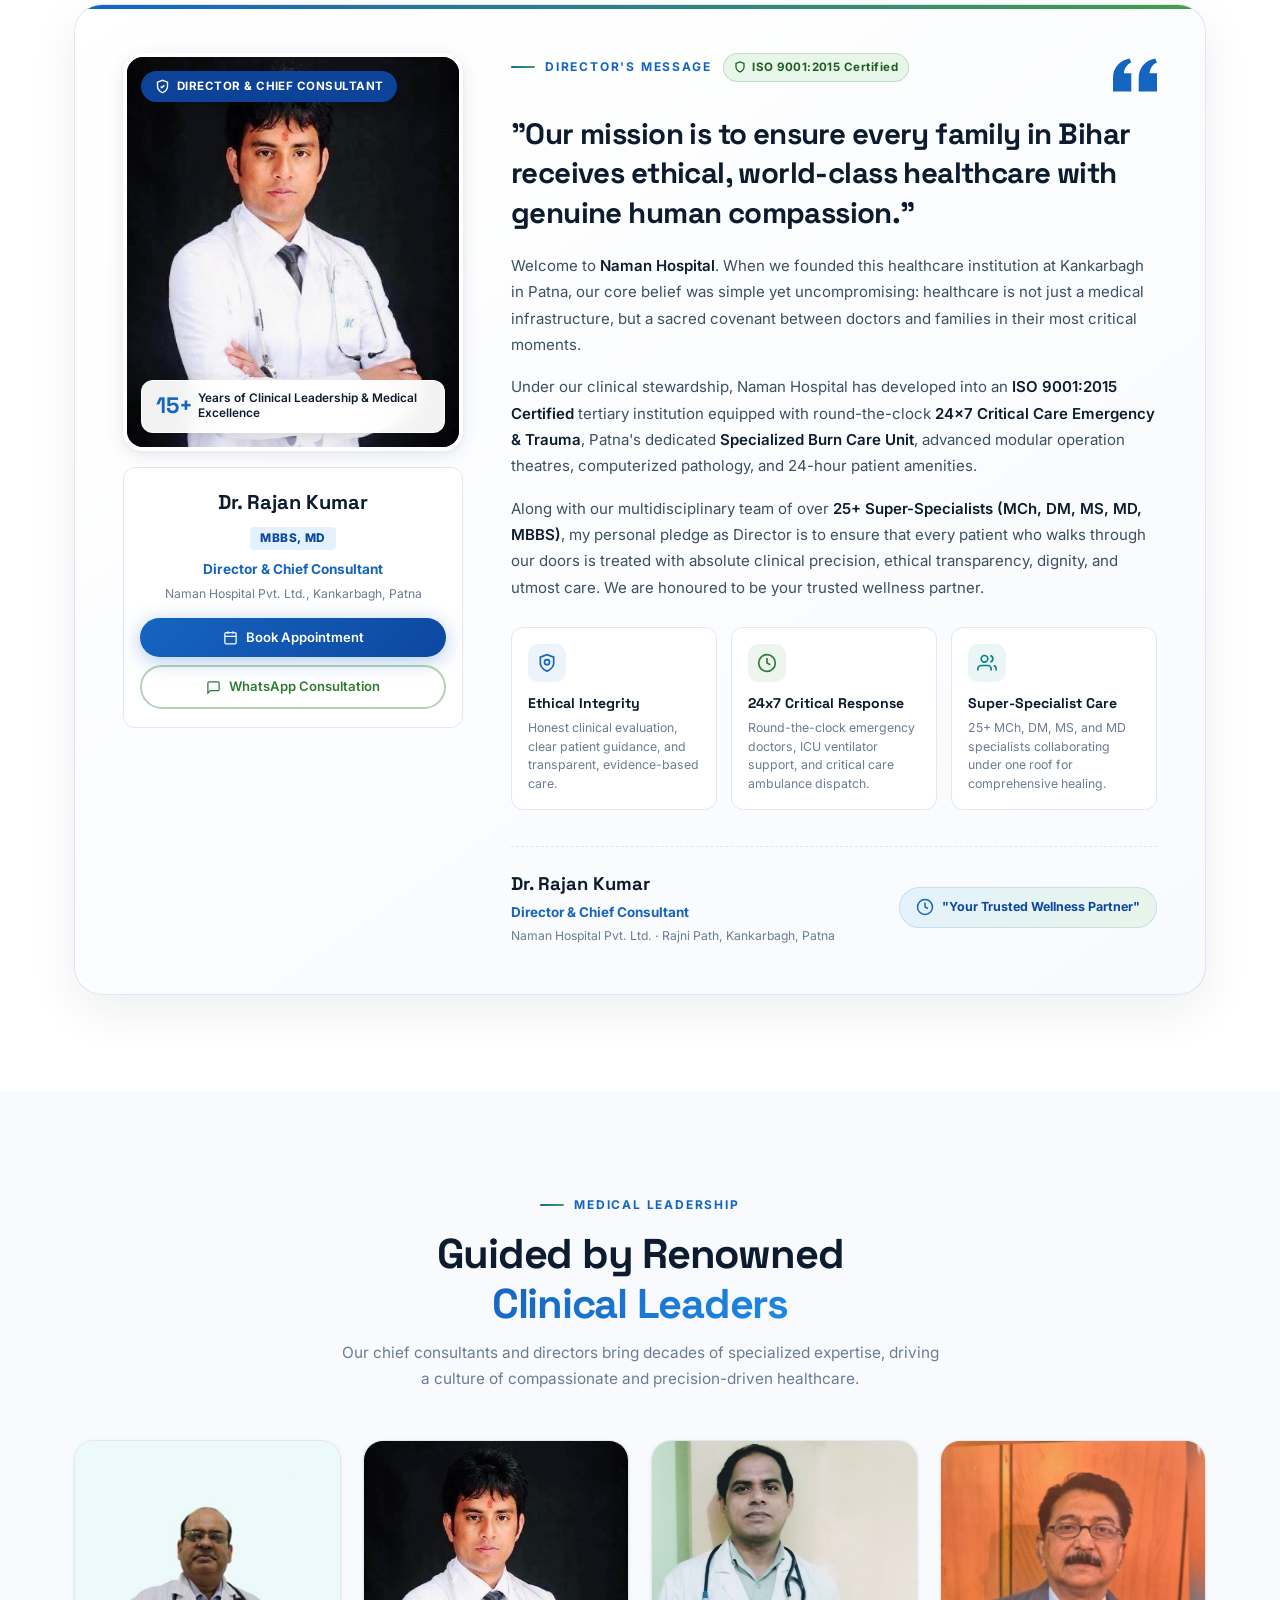
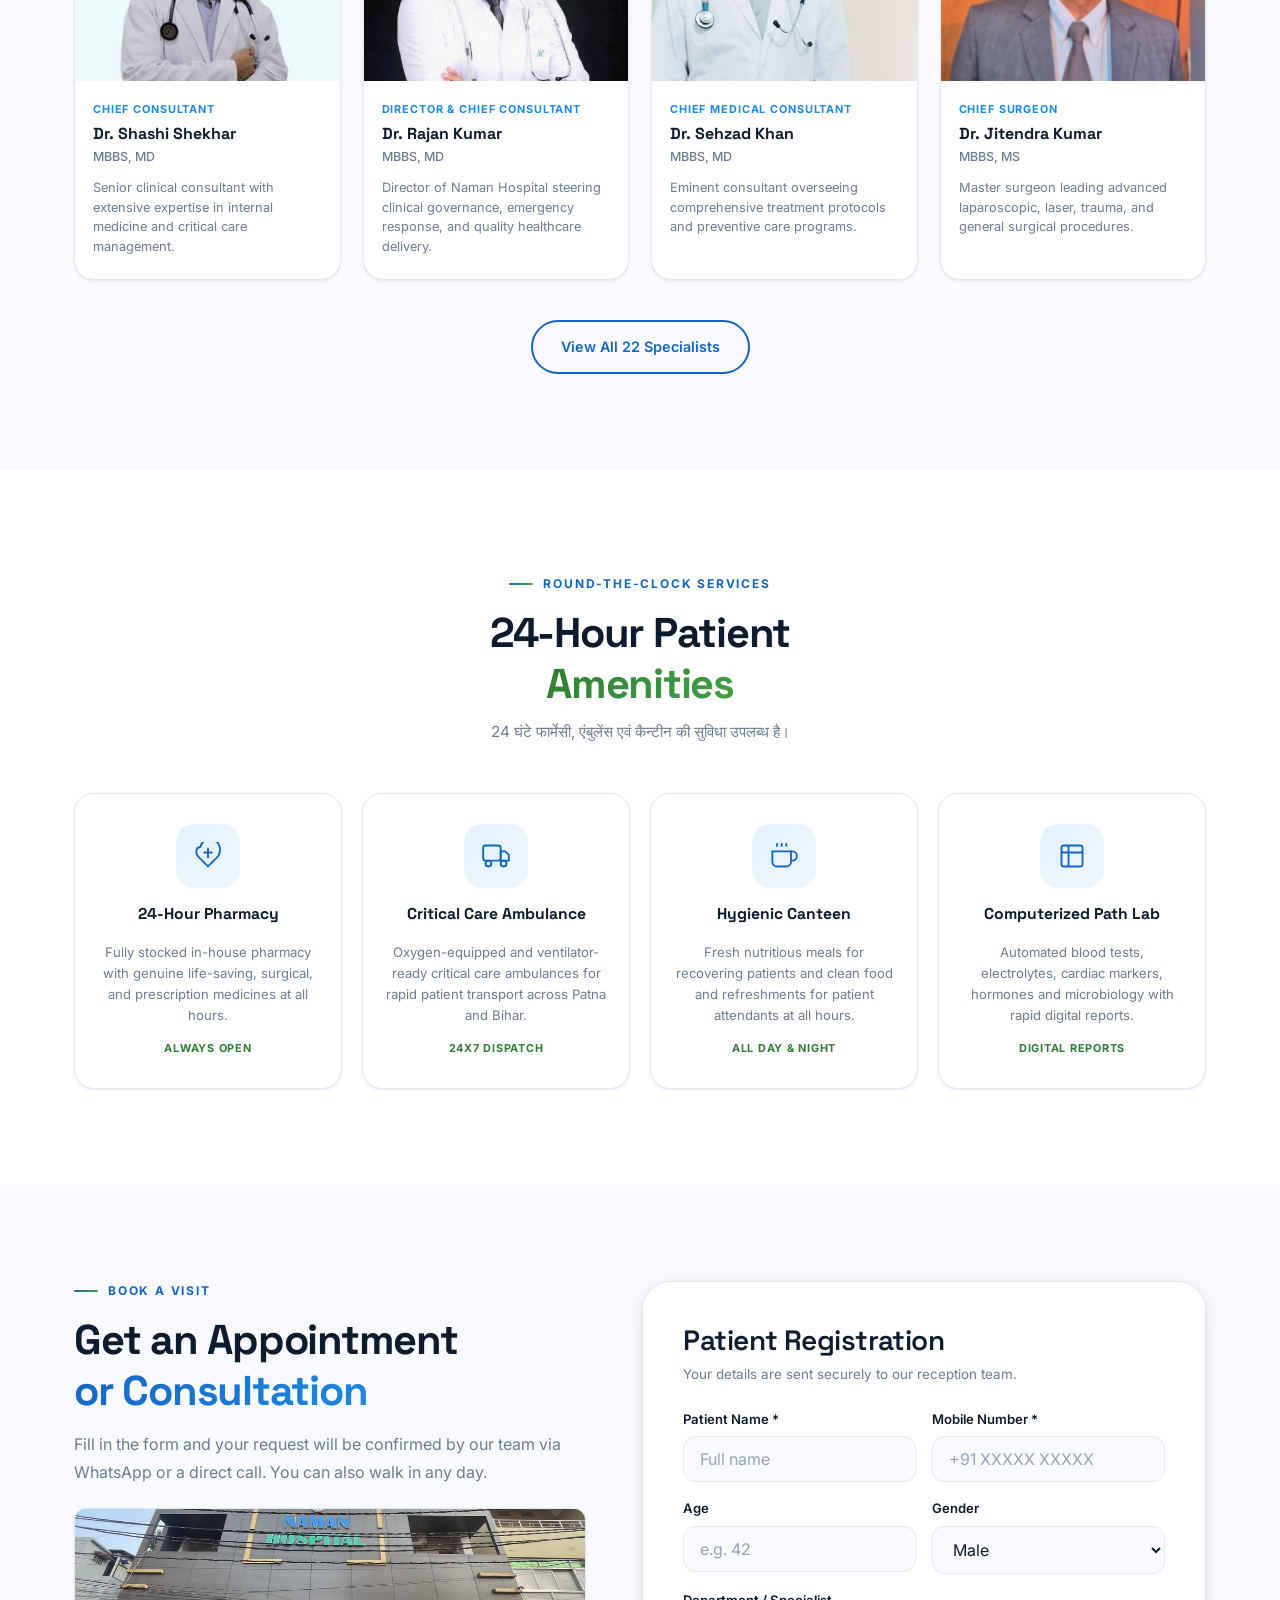
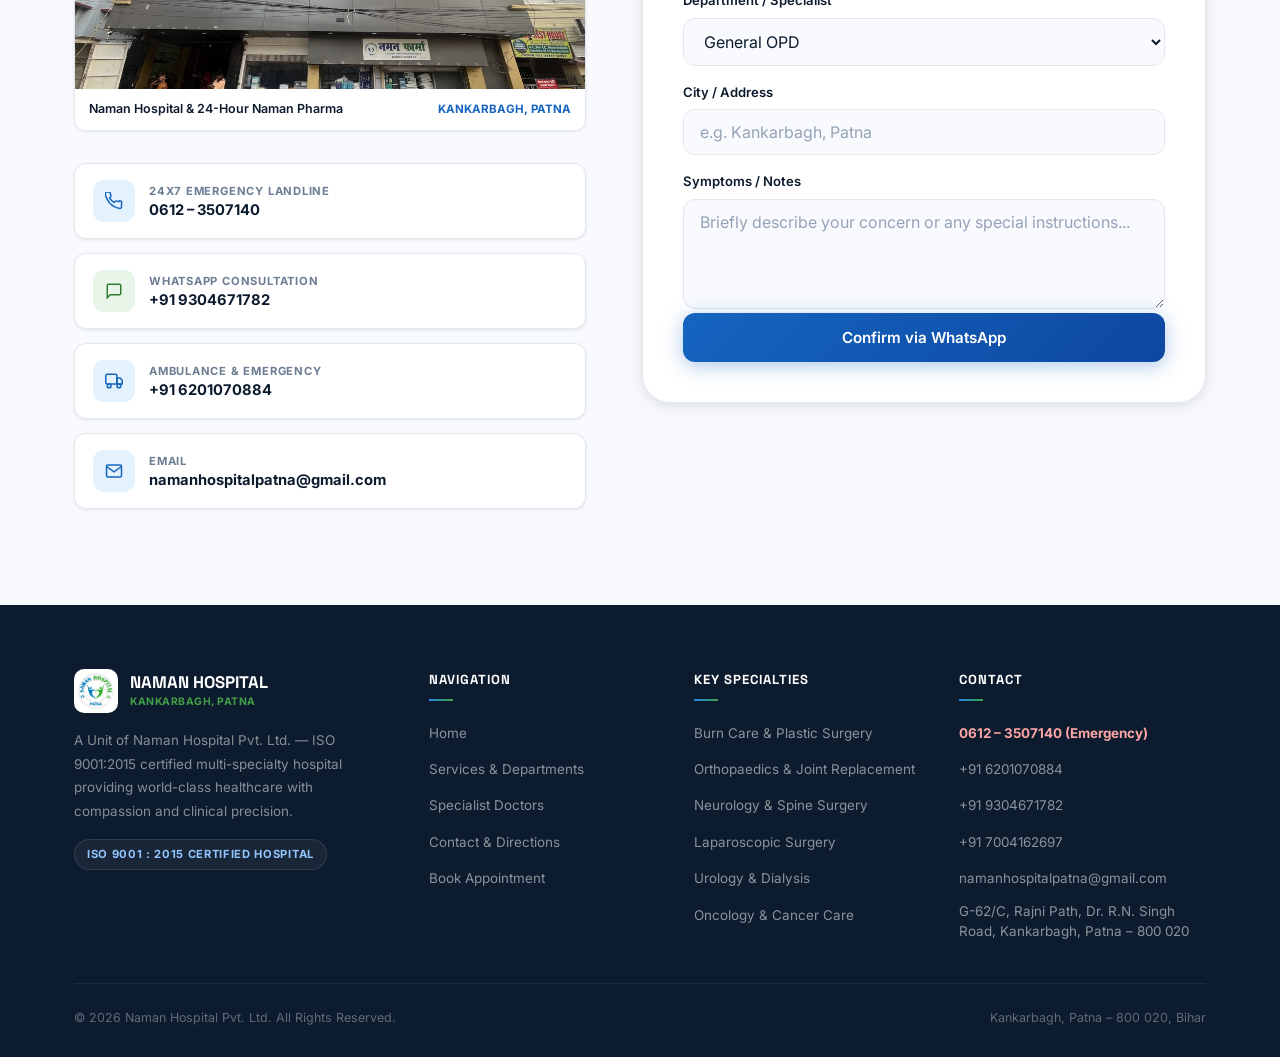
==== commit 1c7603c2: "feat: add Dr. Sehzad Khan profile images and update qualification credentials from MDS to MBBS acros" ====
--- a/index.html
+++ b/index.html
@@ -1172,7 +1172,7 @@
       <div class="stat-item reveal">
         <div class="stat-n"><span class="counter" data-target="25" data-suffix="+">25+</span></div>
         <div class="stat-divider"></div>
-        <div class="stat-l">Super Specialists<br>MCh &middot; DM &middot; MS &middot; MD &middot; MDS</div>
+        <div class="stat-l">Super Specialists<br>MCh &middot; DM &middot; MS &middot; MD &middot; MBBS</div>
       </div>
       <div class="stat-item reveal reveal-delay-1">
         <div class="stat-n"><span class="counter" data-target="20" data-suffix="+">20+</span></div>
@@ -1221,7 +1221,7 @@
           </svg>
         </div>
         <h3>25+ Super-Specialists</h3>
-        <p>MCh, DM, MS, MD and MDS qualified surgeons and physicians, each a domain leader with extensive clinical experience.</p>
+        <p>MCh, DM, MS, MD and MBBS qualified surgeons and physicians, each a domain leader with extensive clinical experience.</p>
       </div>
       <div class="why-card reveal reveal-delay-2">
         <div class="why-icon" style="background: linear-gradient(135deg, rgba(0,131,143,0.08), rgba(0,131,143,0.04));">
@@ -1437,7 +1437,7 @@
               Under our clinical stewardship, Naman Hospital has developed into an <strong>ISO 9001:2015 Certified</strong> tertiary institution equipped with round-the-clock <strong>24x7 Critical Care Emergency &amp; Trauma</strong>, Patna's dedicated <strong>Specialized Burn Care Unit</strong>, advanced modular operation theatres, computerized pathology, and 24-hour patient amenities.
             </p>
             <p>
-              Along with our multidisciplinary team of over <strong>25+ Super-Specialists (MCh, DM, MS, MD, MDS)</strong>, my personal pledge as Director is to ensure that every patient who walks through our doors is treated with absolute clinical precision, ethical transparency, dignity, and utmost care. We are honoured to be your trusted wellness partner.
+              Along with our multidisciplinary team of over <strong>25+ Super-Specialists (MCh, DM, MS, MD, MBBS)</strong>, my personal pledge as Director is to ensure that every patient who walks through our doors is treated with absolute clinical precision, ethical transparency, dignity, and utmost care. We are honoured to be your trusted wellness partner.
             </p>
           </div>
 
@@ -1520,7 +1520,8 @@
         </div>
       </div>
       <div class="leader-card reveal reveal-delay-2">
-        <div class="leader-img-fallback">SK</div>
+        <img src="assets/images/dr-sehzad-khan.jpg" class="leader-img" alt="Dr. Sehzad Khan" onerror="this.parentElement.querySelector('.leader-img-fallback').style.display='flex'; this.style.display='none'">
+        <div class="leader-img-fallback" style="display:none;">SK</div>
         <div class="leader-body">
           <div class="leader-role">Chief Medical Consultant</div>
           <div class="leader-name">Dr. Sehzad Khan</div>
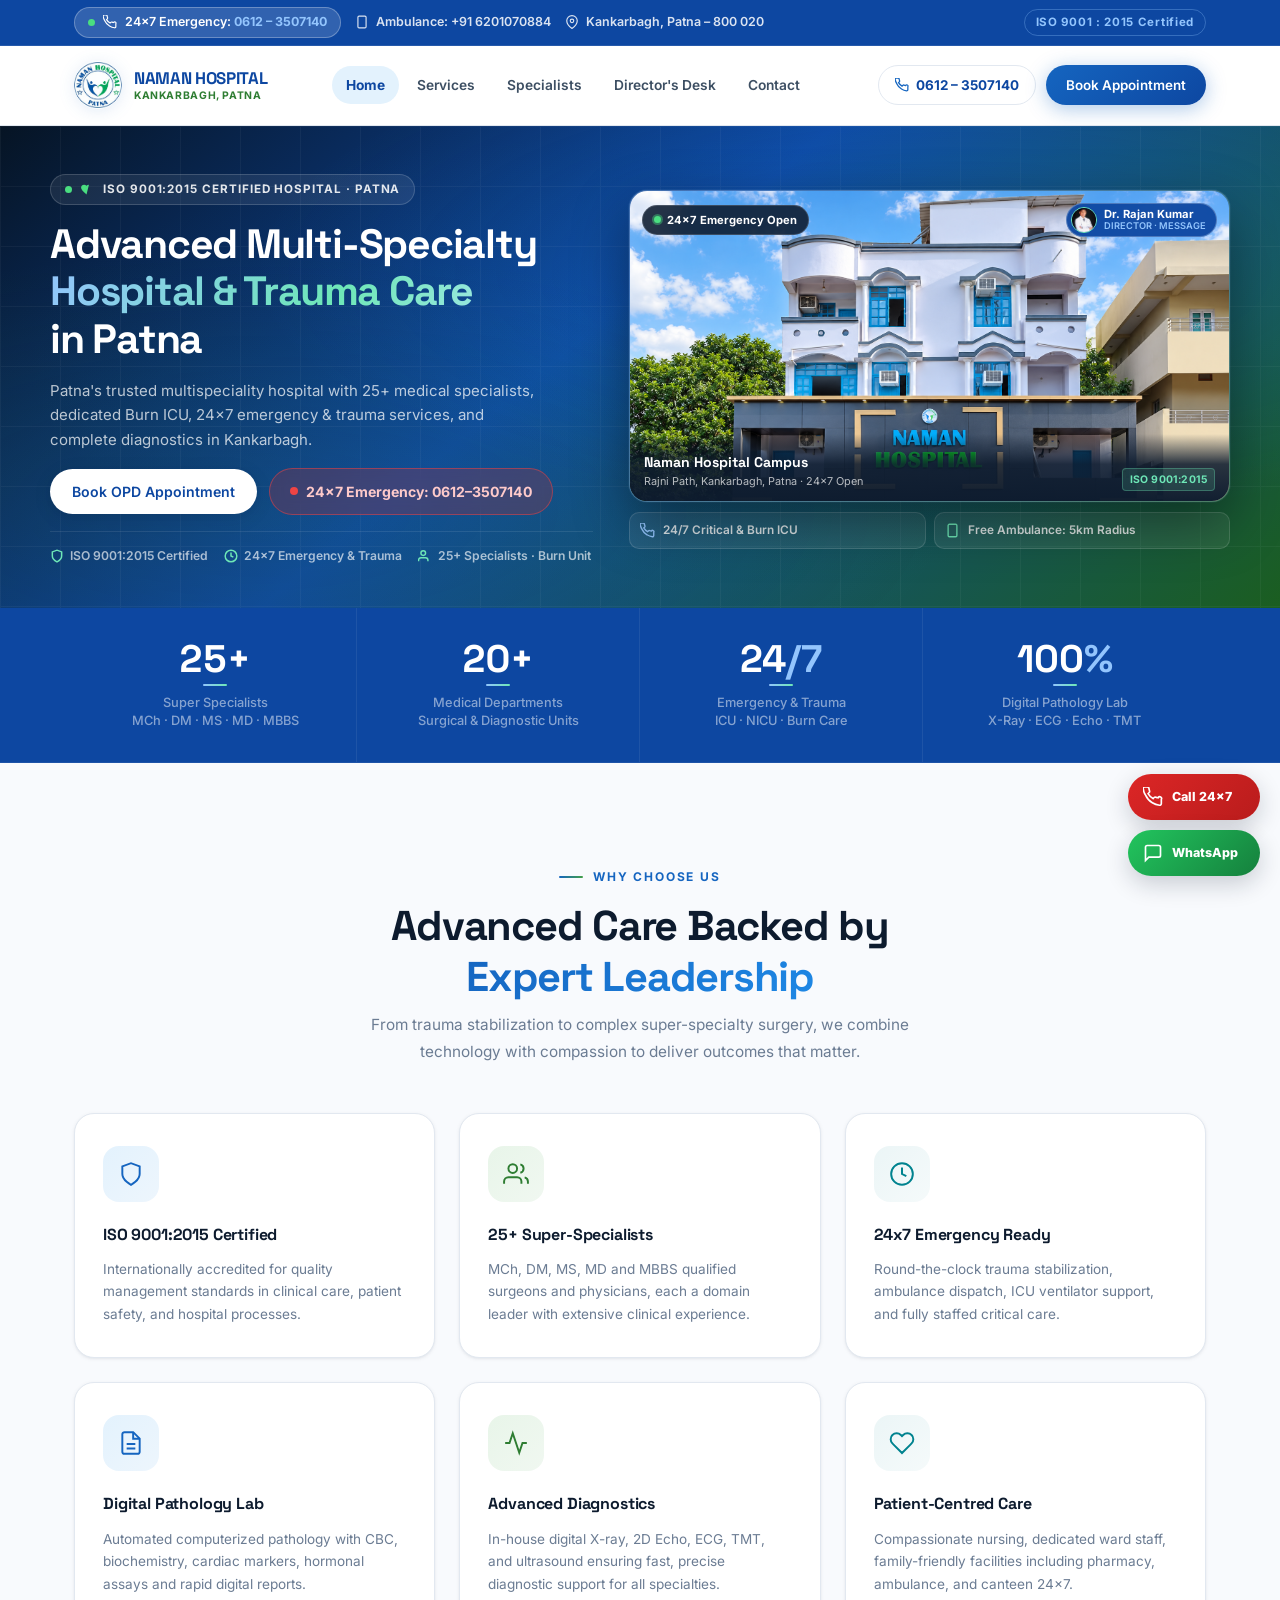
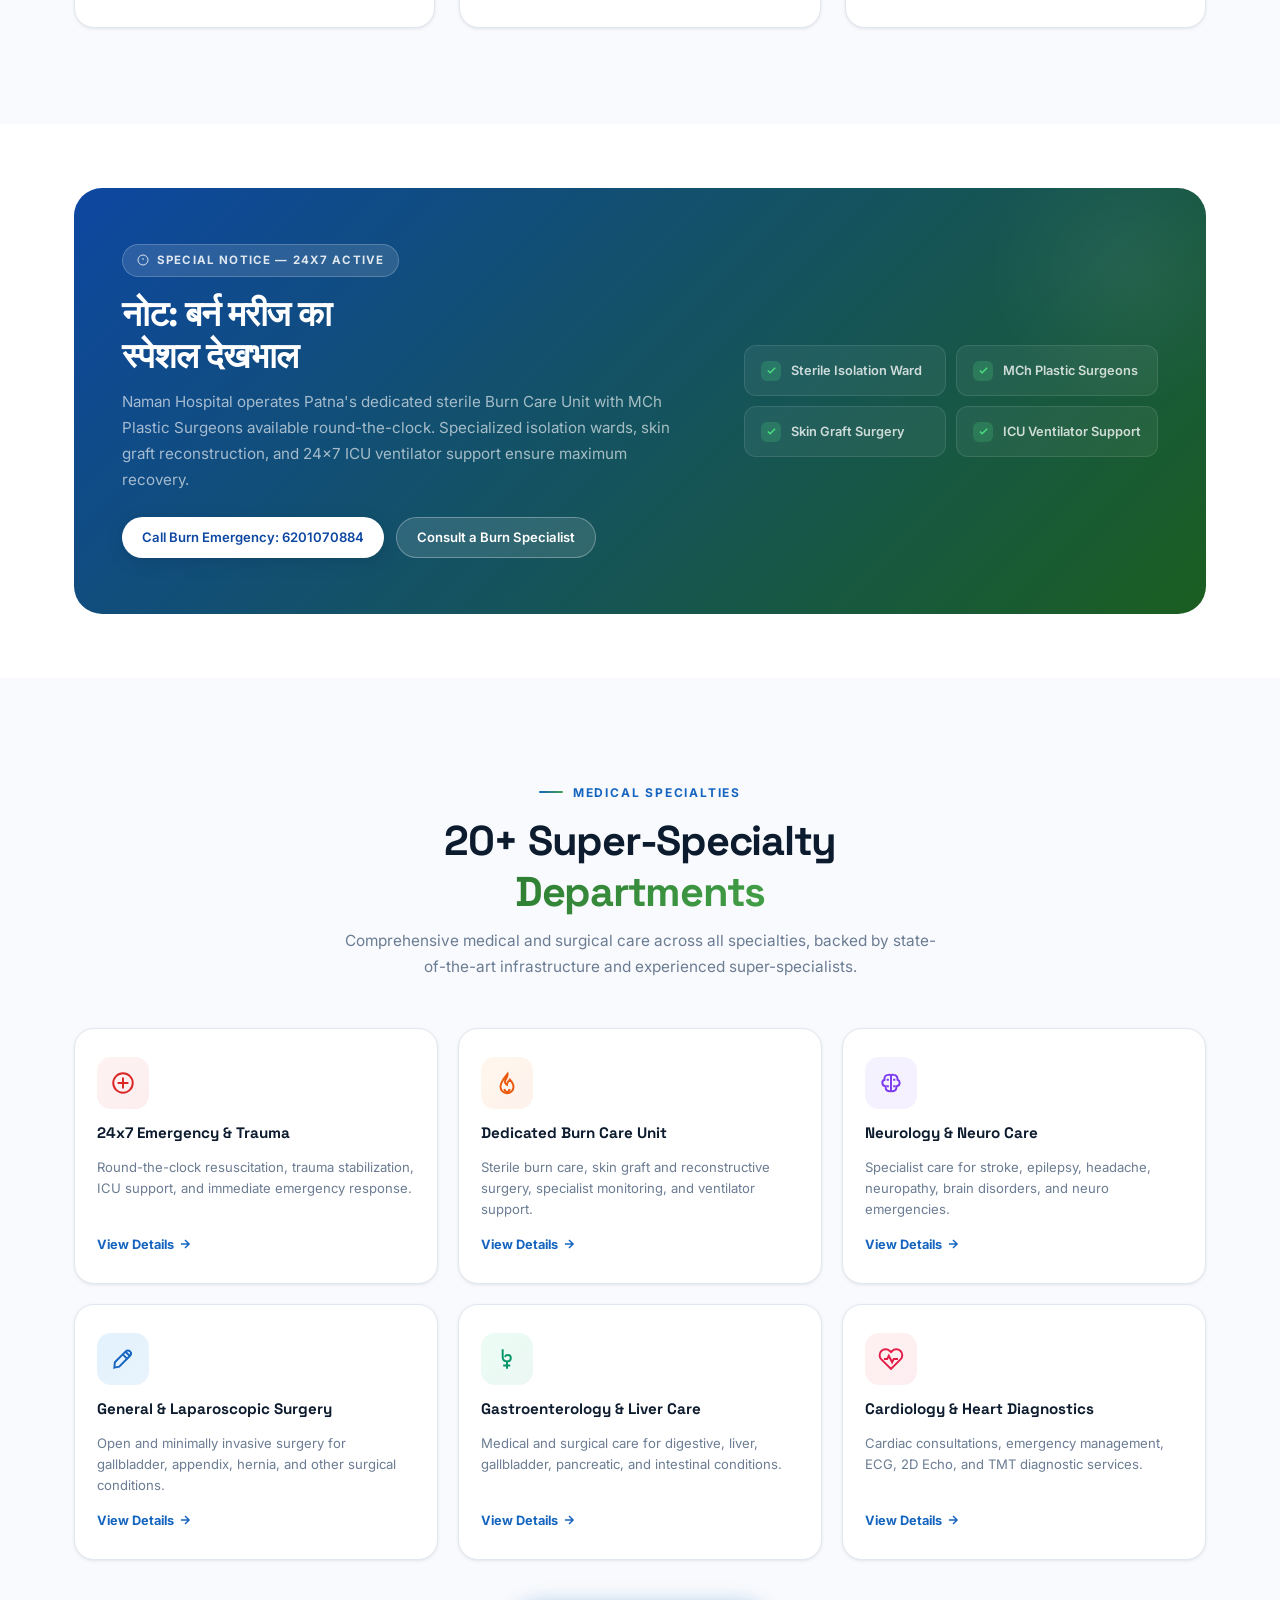
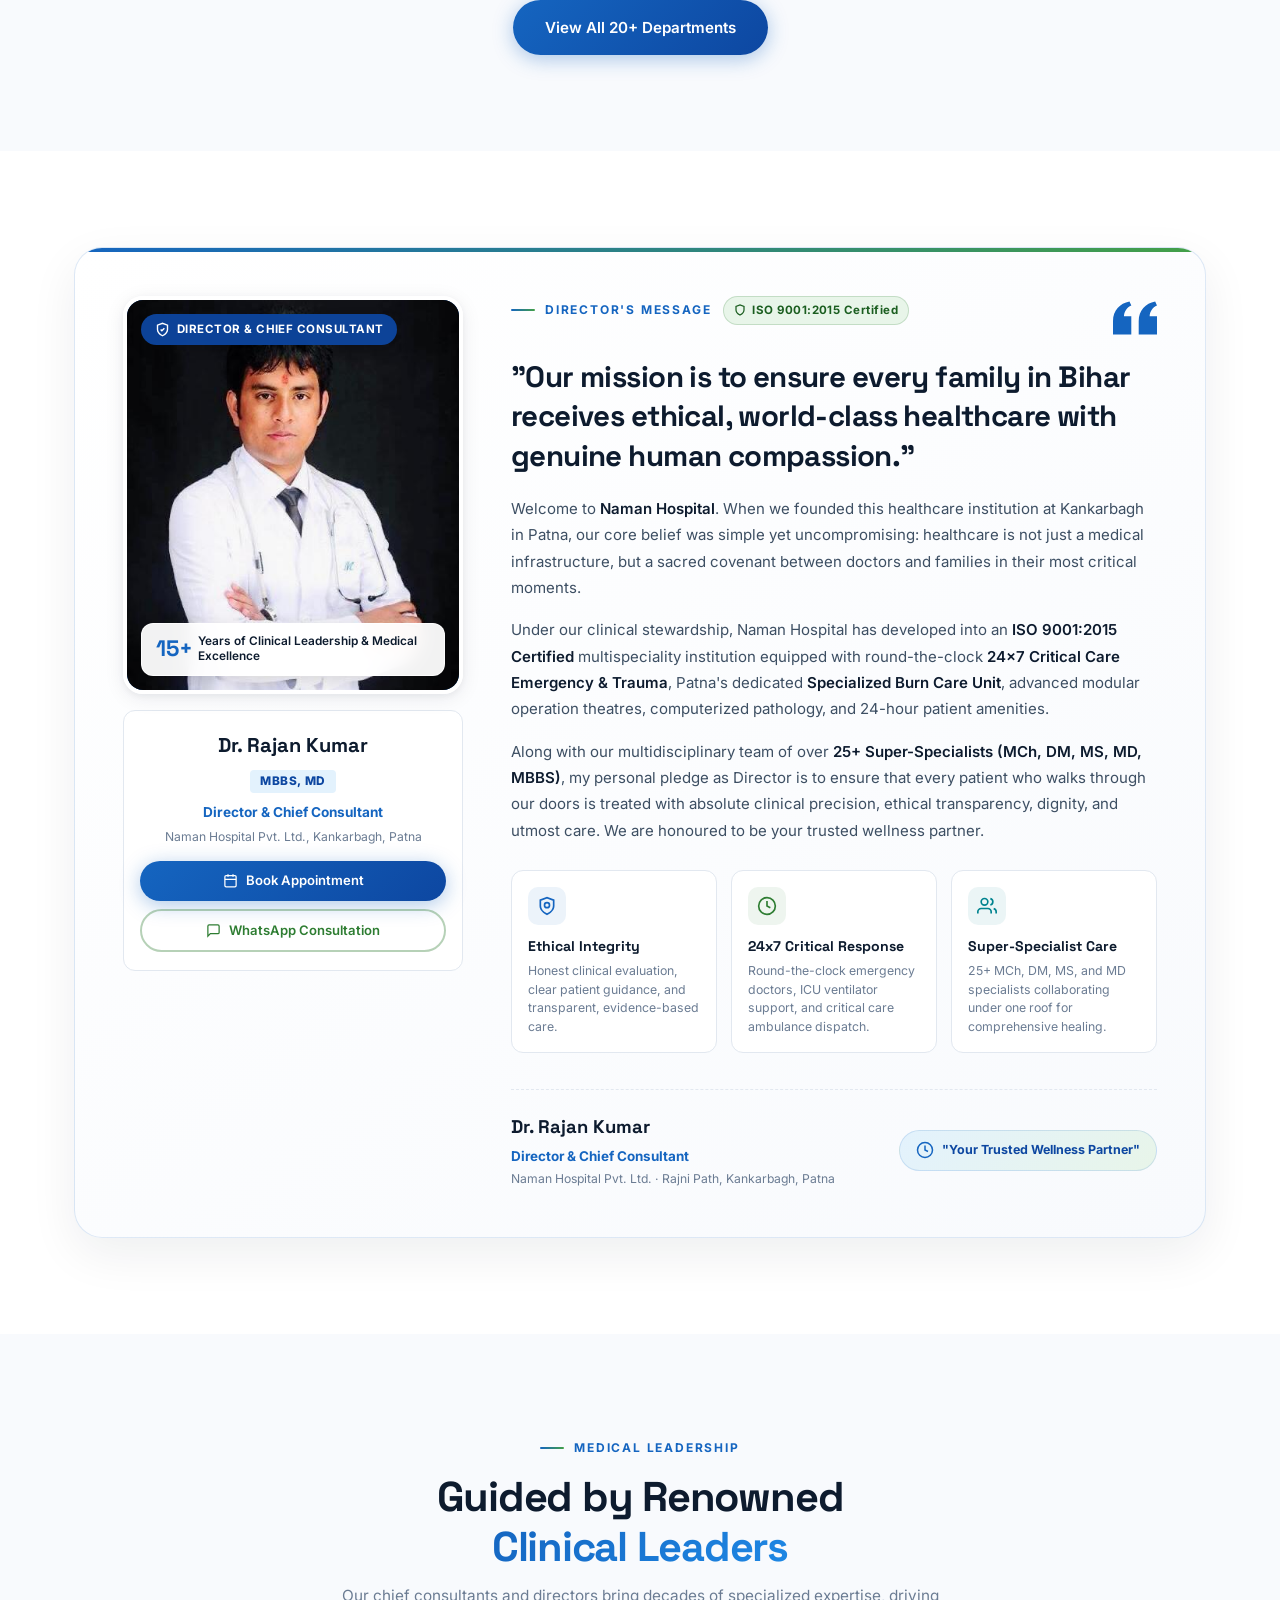
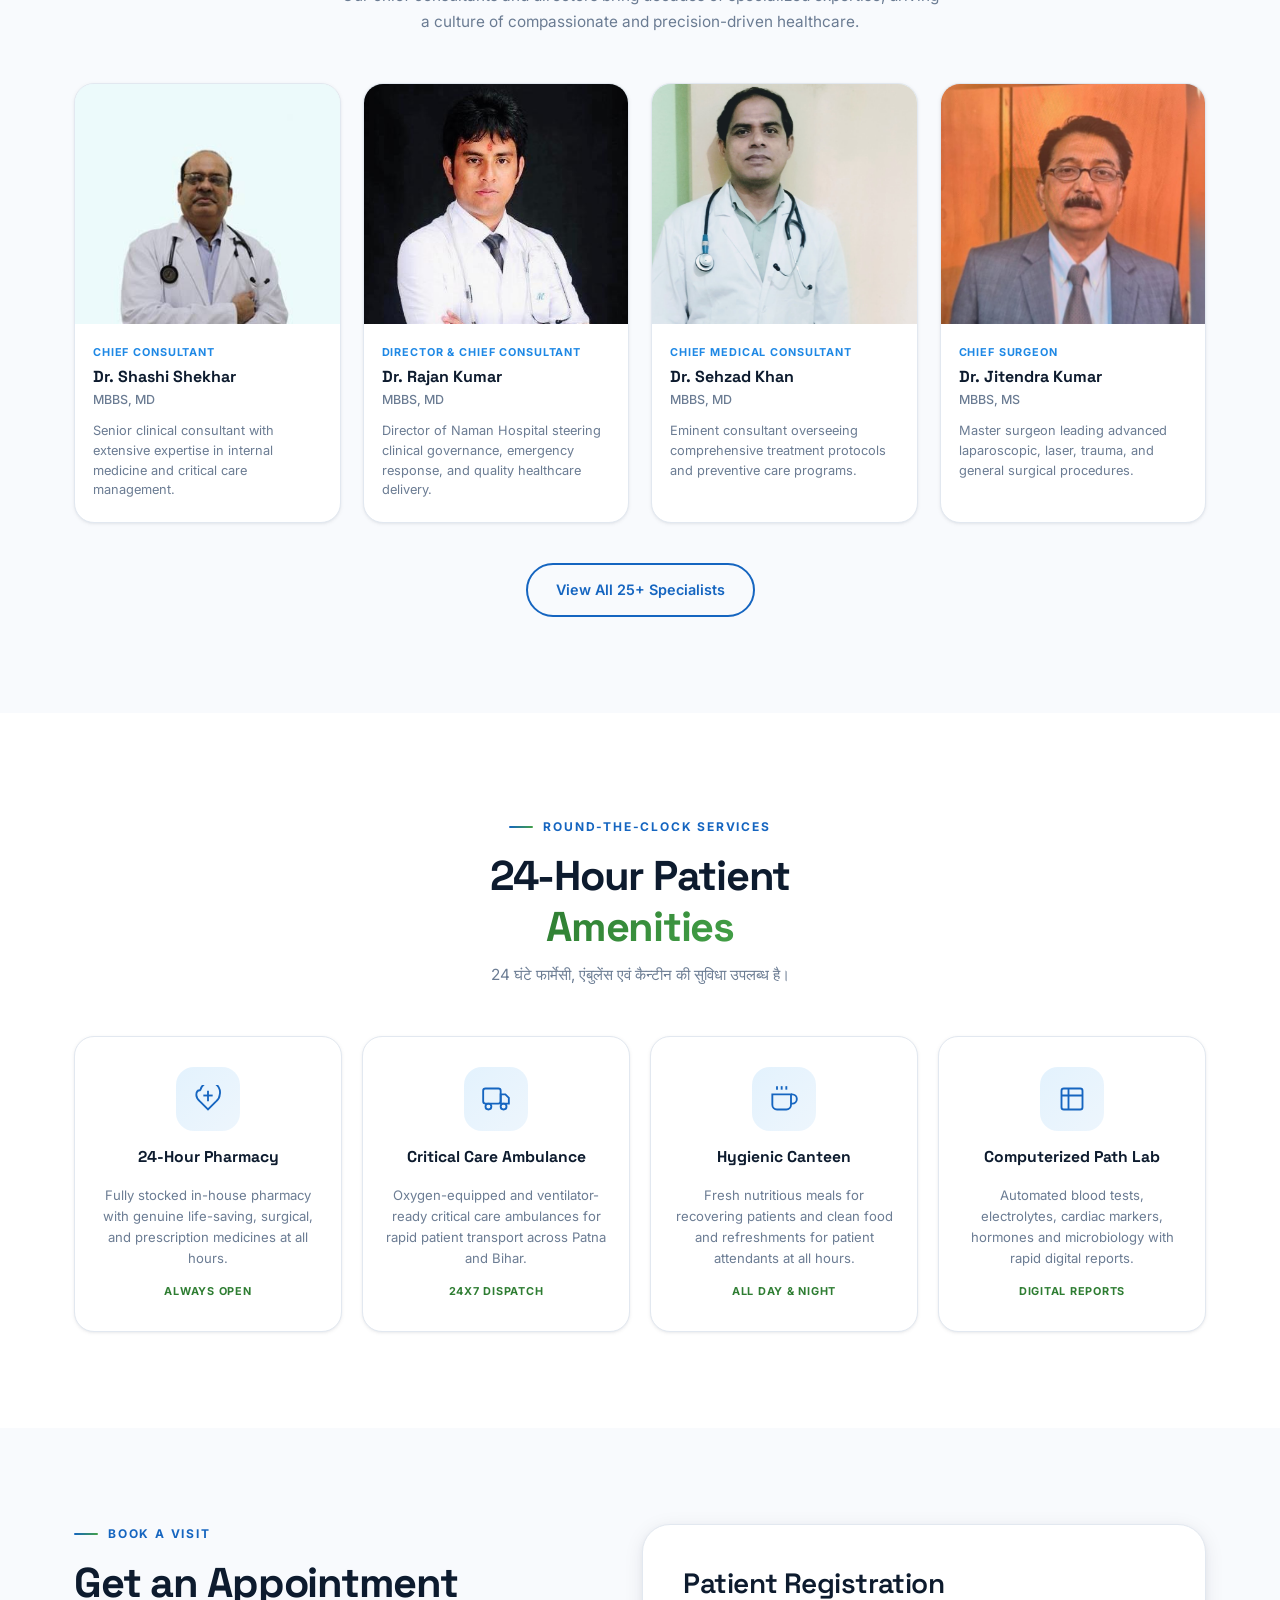
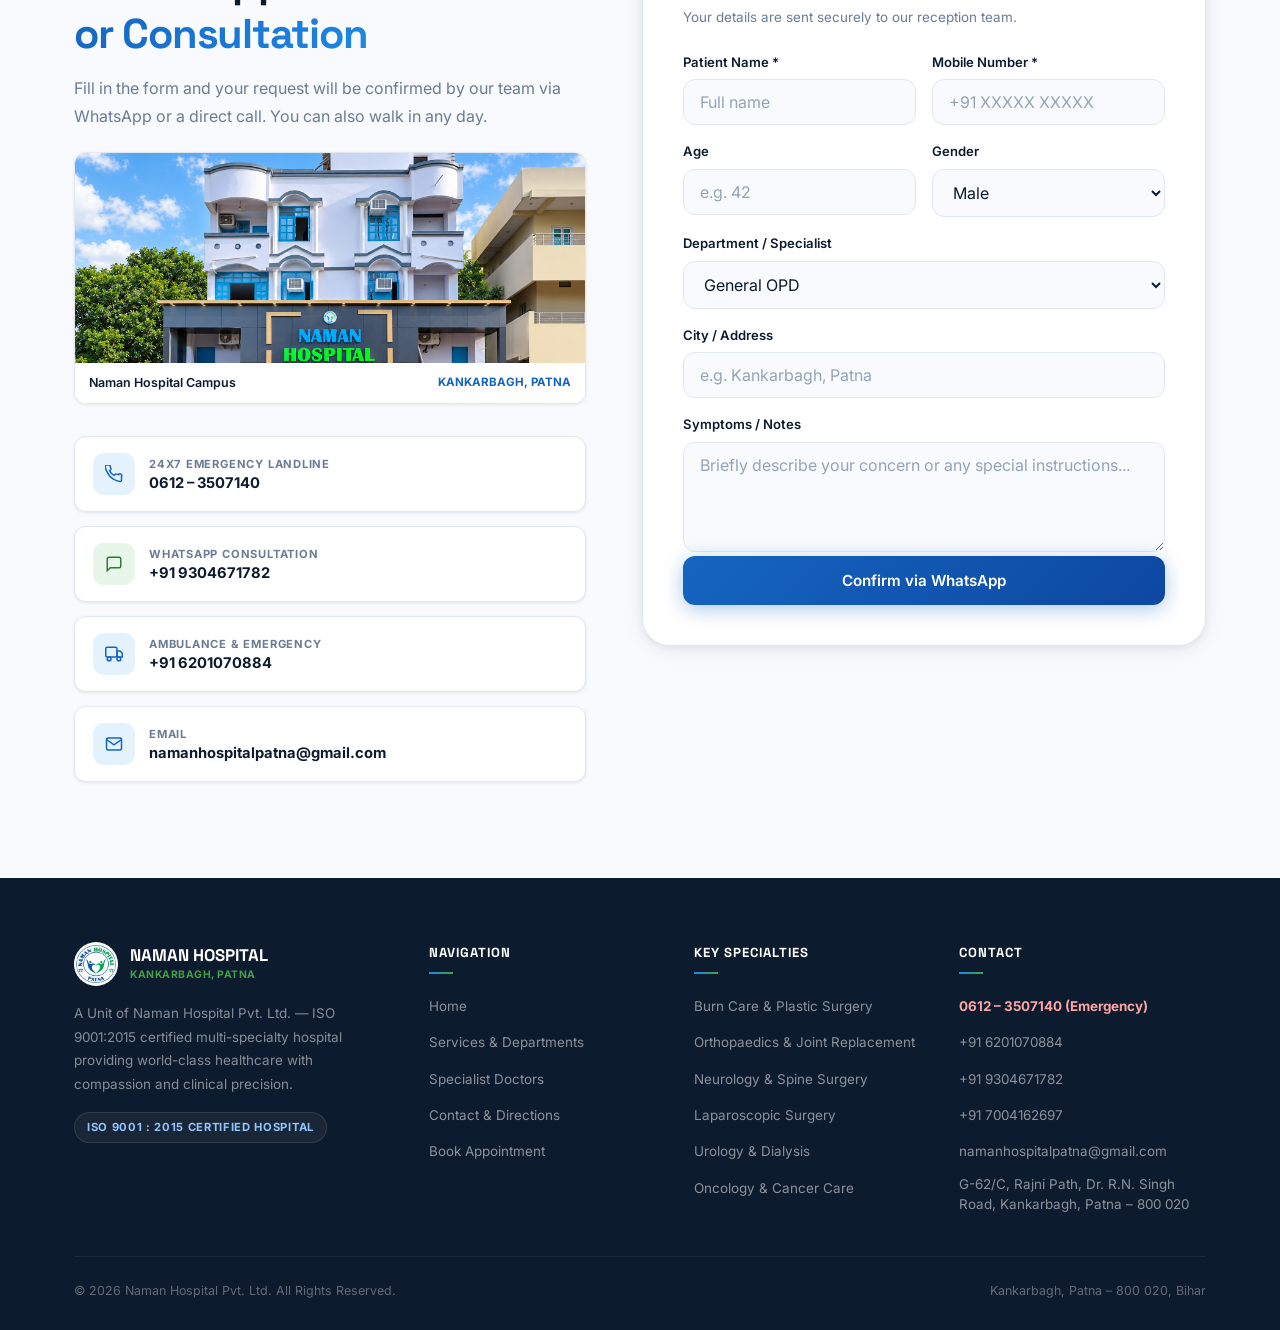
==== commit ed9fe172: "Refresh hospital branding and specialist visuals" ====
--- a/index.html
+++ b/index.html
@@ -4,8 +4,8 @@
   <meta charset="UTF-8">
   <meta name="viewport" content="width=device-width, initial-scale=1.0">
   <title>Naman Hospital Patna — ISO 9001:2015 Certified Multi-Specialty Hospital</title>
-  <meta name="description" content="Naman Hospital in Kankarbagh, Patna — ISO 9001:2015 certified hospital with 25+ super-specialists, 24x7 emergency & trauma, advanced ICU/NICU, specialized burn care and complete diagnostics.">
-  <link rel="icon" type="image/png" href="assets/images/logo.png">
+  <meta name="description" content="Naman Hospital in Kankarbagh, Patna — a trusted multispeciality hospital with 25+ medical specialists, 24x7 emergency and trauma care, advanced ICU/NICU, specialized burn care and complete diagnostics.">
+  <link rel="icon" type="image/jpeg" href="assets/images/newimages/nama-new-logo.jpeg">
   <link rel="preconnect" href="https://fonts.googleapis.com">
   <link rel="preconnect" href="https://fonts.gstatic.com" crossorigin>
   <link href="https://fonts.googleapis.com/css2?family=Space+Grotesk:wght@300;400;500;600;700&family=Inter:wght@300;400;500;600;700;800&display=swap" rel="stylesheet">
@@ -38,9 +38,9 @@
     }
     .hero-inner {
       position: relative; z-index: 2;
-      display: grid; grid-template-columns: 1.15fr 0.85fr;
-      align-items: center; gap: 40px;
-      padding: 44px 0 38px;
+      display: grid; grid-template-columns: 0.95fr 1.05fr;
+      align-items: center; gap: 36px;
+      padding: 48px 0 42px;
     }
     .hero-content { display: flex; flex-direction: column; gap: 16px; }
     .hero-eyebrow {
@@ -144,13 +144,13 @@
       border-radius: 18px;
       overflow: hidden;
       border: 1.5px solid rgba(255,255,255,0.18);
-      box-shadow: 0 16px 40px rgba(0,0,0,0.35);
+      box-shadow: 0 20px 55px rgba(0,0,0,0.42), 0 0 0 1px rgba(147,197,253,0.08);
       background: rgba(255,255,255,0.05);
       backdrop-filter: blur(12px);
     }
     .hero-building-img {
       width: 100%;
-      height: 230px;
+      height: 310px;
       object-fit: cover;
       object-position: center;
       display: block;
@@ -350,7 +350,7 @@
 
     /* Services Preview */
     .services-preview-grid {
-      display: grid; grid-template-columns: repeat(4, 1fr); gap: 20px;
+      display: grid; grid-template-columns: repeat(3, 1fr); gap: 20px;
     }
     .svc-card {
       background: var(--white); border: 1px solid var(--border);
@@ -1000,7 +1000,7 @@
 <header class="navbar" id="navbar">
   <div class="container nav-inner">
     <a href="index.html" class="nav-logo">
-      <img src="assets/images/logo.png" class="nav-logo-img" alt="Naman Hospital Logo" onerror="this.style.display='none'; this.nextElementSibling.style.display='flex'">
+      <img src="assets/images/newimages/nama-new-logo.jpeg" class="nav-logo-img" alt="Naman Hospital logo" onerror="this.style.display='none'; this.nextElementSibling.style.display='flex'">
       <div style="display:none; width:48px; height:48px; border-radius:12px; background:linear-gradient(135deg,#1565C0,#2E7D32); align-items:center; justify-content:center; color:white; font-family:'Space Grotesk',sans-serif; font-weight:800; font-size:1.1rem;">N</div>
       <div class="nav-logo-text">
         <span class="nav-logo-name">NAMAN HOSPITAL</span>
@@ -1095,7 +1095,7 @@
         in Patna
       </h1>
       <p class="hero-sub">
-        Patna's trusted tertiary care center with 25+ super-specialists, dedicated Burn ICU,
+        Patna's trusted multispeciality hospital with 25+ medical specialists, dedicated Burn ICU,
         24x7 emergency &amp; trauma services, and complete diagnostics in Kankarbagh.
       </p>
       <div class="hero-cta-group">
@@ -1123,7 +1123,7 @@
     <div class="hero-visual reveal reveal-delay-2">
       <!-- Real Hospital Building Card -->
       <div class="hero-building-card">
-        <img src="assets/images/hospital-building.jpg" alt="Naman Hospital Campus & 24x7 Naman Pharma, Kankarbagh, Patna" class="hero-building-img" onerror="this.src='IMG_5670.jpg'">
+        <img src="assets/images/naman-hospital-hero-enhanced.png" alt="Naman Hospital building in Kankarbagh, Patna" class="hero-building-img" width="1672" height="941" fetchpriority="high" decoding="async">
         
         <div class="hero-building-overlay-top">
           <div class="hero-status-pill">
@@ -1141,7 +1141,7 @@
 
         <div class="hero-building-bar">
           <div>
-            <div class="hero-building-title">Naman Hospital Campus &amp; Pharmacy</div>
+            <div class="hero-building-title">Naman Hospital Campus</div>
             <div class="hero-building-sub">Rajni Path, Kankarbagh, Patna &middot; 24x7 Open</div>
           </div>
           <span class="hero-building-iso">ISO 9001:2015</span>
@@ -1329,35 +1329,51 @@
     </div>
     <div class="services-preview-grid">
       <div class="svc-card reveal">
-        <div class="svc-icon-wrap" style="background: linear-gradient(135deg,#E3F2FD,rgba(30,136,229,0.1));">
-          <svg width="24" height="24" viewBox="0 0 24 24" fill="none" stroke="#1565C0" stroke-width="1.8"><path d="M22 16.92v3a2 2 0 01-2.18 2 19.79 19.79 0 01-8.63-3.07A19.5 19.5 0 013.07 9.8 19.79 19.79 0 01.1 1.18 2 2 0 012.12 0h3a2 2 0 012 1.72c.127.96.361 1.903.7 2.81a2 2 0 01-.45 2.11L6.09 7.91a16 16 0 006 6l1.27-1.27a2 2 0 012.11-.45c.907.339 1.85.573 2.81.7A2 2 0 0122 16z"/></svg>
+        <div class="svc-icon-wrap" style="background:linear-gradient(135deg,#FEF2F2,rgba(220,38,38,0.08));">
+          <svg width="26" height="26" viewBox="0 0 24 24" fill="none" stroke="#DC2626" stroke-width="1.8"><circle cx="12" cy="12" r="9"/><path d="M12 7v10M7 12h10"/></svg>
         </div>
         <div class="svc-title">24x7 Emergency &amp; Trauma</div>
-        <div class="svc-desc">Round-the-clock resuscitation, trauma stabilization, and critical care with fully equipped emergency units.</div>
+        <div class="svc-desc">Round-the-clock resuscitation, trauma stabilization, ICU support, and immediate emergency response.</div>
         <a href="services.html" class="svc-link">View Details <svg width="14" height="14" viewBox="0 0 24 24" fill="none" stroke="currentColor" stroke-width="2.5"><path d="M5 12h14M12 5l7 7-7 7"/></svg></a>
       </div>
       <div class="svc-card reveal reveal-delay-1">
-        <div class="svc-icon-wrap" style="background: linear-gradient(135deg,#E8F5E9,rgba(67,160,71,0.1));">
-          <svg width="24" height="24" viewBox="0 0 24 24" fill="none" stroke="#2E7D32" stroke-width="1.8"><path d="M9 12l2 2 4-4m6 2a9 9 0 11-18 0 9 9 0 0118 0z"/></svg>
-        </div>
-        <div class="svc-title">Advanced Laparoscopic Surgery</div>
-        <div class="svc-desc">Minimally invasive keyhole surgeries for gallbladder, appendix, hernia and gastro-intestinal conditions.</div>
+        <div class="svc-icon-wrap" style="background:linear-gradient(135deg,#FFF7ED,rgba(234,88,12,0.08));">
+          <svg width="26" height="26" viewBox="0 0 24 24" fill="none" stroke="#EA580C" stroke-width="1.8"><path d="M12.5 3.5c.6 3.2-2.4 4.8-2.4 7.4 0 1.3.8 2.3 1.9 2.7-.2-2.1 1.4-3.4 2.7-4.8 1.8 2 3.3 4 3.3 6.6A6 6 0 016 15.5c0-4.4 3.1-7.4 6.5-12z"/><path d="M9.5 17.5c.5 1.8 1.4 2.8 2.5 3 1.1-.2 2-1.2 2.5-3"/></svg>
+        </div>
+        <div class="svc-title">Dedicated Burn Care Unit</div>
+        <div class="svc-desc">Sterile burn care, skin graft and reconstructive surgery, specialist monitoring, and ventilator support.</div>
         <a href="services.html" class="svc-link">View Details <svg width="14" height="14" viewBox="0 0 24 24" fill="none" stroke="currentColor" stroke-width="2.5"><path d="M5 12h14M12 5l7 7-7 7"/></svg></a>
       </div>
       <div class="svc-card reveal reveal-delay-2">
-        <div class="svc-icon-wrap" style="background: linear-gradient(135deg,rgba(0,131,143,0.08),rgba(0,131,143,0.04));">
-          <svg width="24" height="24" viewBox="0 0 24 24" fill="none" stroke="#00838F" stroke-width="1.8"><path d="M4.5 6.375a4.125 4.125 0 118.25 0 4.125 4.125 0 01-8.25 0zm9.75 2.625a3.375 3.375 0 116.75 0 3.375 3.375 0 01-6.75 0zM1.5 19.125a7.125 7.125 0 0114.25 0v.003l-.001.119a.75.75 0 01-.363.63 13.067 13.067 0 01-6.761 1.873c-2.472 0-4.786-.684-6.76-1.873a.75.75 0 01-.364-.63l-.001-.122zM17.25 19.128l-.001.144a2.25 2.25 0 01-.233.96 10.088 10.088 0 005.06-1.01.75.75 0 00.42-.643 4.875 4.875 0 00-6.957-4.611 8.586 8.586 0 011.71 5.157v.003z"/></svg>
-        </div>
-        <div class="svc-title">Orthopaedics &amp; Joint Replacement</div>
-        <div class="svc-desc">Knee and hip joint replacement, arthroscopy, complex fracture fixation, and spine surgery by MCh surgeons.</div>
+        <div class="svc-icon-wrap" style="background:linear-gradient(135deg,#F5F3FF,rgba(124,58,237,0.08));">
+          <svg width="26" height="26" viewBox="0 0 24 24" fill="none" stroke="#7C3AED" stroke-width="1.8"><path d="M9.5 4.5A3.5 3.5 0 006 8v1a3 3 0 00-2 2.8A3.2 3.2 0 007 15v1a3.5 3.5 0 005 3.3V4.7A3.5 3.5 0 009.5 4.5zM14.5 4.5A3.5 3.5 0 0118 8v1a3 3 0 012 2.8 3.2 3.2 0 01-3 3.2v1a3.5 3.5 0 01-5 3.3V4.7a3.5 3.5 0 012.5-.2z"/><path d="M8 9h2M14 9h2M8 15h2M14 15h2"/></svg>
+        </div>
+        <div class="svc-title">Neurology &amp; Neuro Care</div>
+        <div class="svc-desc">Specialist care for stroke, epilepsy, headache, neuropathy, brain disorders, and neuro emergencies.</div>
         <a href="services.html" class="svc-link">View Details <svg width="14" height="14" viewBox="0 0 24 24" fill="none" stroke="currentColor" stroke-width="2.5"><path d="M5 12h14M12 5l7 7-7 7"/></svg></a>
       </div>
-      <div class="svc-card reveal reveal-delay-3">
-        <div class="svc-icon-wrap" style="background: linear-gradient(135deg,#E3F2FD,rgba(30,136,229,0.1));">
-          <svg width="24" height="24" viewBox="0 0 24 24" fill="none" stroke="#1565C0" stroke-width="1.8"><path d="M20.84 4.61a5.5 5.5 0 00-7.78 0L12 5.67l-1.06-1.06a5.5 5.5 0 00-7.78 7.78l1.06 1.06L12 21.23l7.78-7.78 1.06-1.06a5.5 5.5 0 000-7.78z"/></svg>
-        </div>
-        <div class="svc-title">Cardiology &amp; ECG/Echo Centre</div>
-        <div class="svc-desc">Cardiac emergency management, ECG, 2D Echo, TMT, and expert DM Cardiologist consultations.</div>
+      <div class="svc-card reveal">
+        <div class="svc-icon-wrap" style="background:linear-gradient(135deg,#E3F2FD,rgba(30,136,229,0.1));">
+          <svg width="26" height="26" viewBox="0 0 24 24" fill="none" stroke="#1565C0" stroke-width="1.8"><path d="M14.5 5.5l4 4M4 20l4.5-1 10-10a2.8 2.8 0 00-4-4l-10 10L4 20z"/><path d="M12 8l4 4"/></svg>
+        </div>
+        <div class="svc-title">General &amp; Laparoscopic Surgery</div>
+        <div class="svc-desc">Open and minimally invasive surgery for gallbladder, appendix, hernia, and other surgical conditions.</div>
+        <a href="services.html" class="svc-link">View Details <svg width="14" height="14" viewBox="0 0 24 24" fill="none" stroke="currentColor" stroke-width="2.5"><path d="M5 12h14M12 5l7 7-7 7"/></svg></a>
+      </div>
+      <div class="svc-card reveal reveal-delay-1">
+        <div class="svc-icon-wrap" style="background:linear-gradient(135deg,#ECFDF5,rgba(5,150,105,0.08));">
+          <svg width="26" height="26" viewBox="0 0 24 24" fill="none" stroke="#059669" stroke-width="1.8"><path d="M8 3v7c0 2.8 1.7 4.2 4 4.2 2 0 3.5-1.1 3.5-3.2 0-1.6-1-2.7-2.7-2.7-1.4 0-2.3.7-2.8 1.7"/><path d="M12 14.2V21M8.5 18H15"/></svg>
+        </div>
+        <div class="svc-title">Gastroenterology &amp; Liver Care</div>
+        <div class="svc-desc">Medical and surgical care for digestive, liver, gallbladder, pancreatic, and intestinal conditions.</div>
+        <a href="services.html" class="svc-link">View Details <svg width="14" height="14" viewBox="0 0 24 24" fill="none" stroke="currentColor" stroke-width="2.5"><path d="M5 12h14M12 5l7 7-7 7"/></svg></a>
+      </div>
+      <div class="svc-card reveal reveal-delay-2">
+        <div class="svc-icon-wrap" style="background:linear-gradient(135deg,#FFF1F2,rgba(225,29,72,0.08));">
+          <svg width="26" height="26" viewBox="0 0 24 24" fill="none" stroke="#E11D48" stroke-width="1.8"><path d="M20.8 4.6a5.5 5.5 0 00-7.8 0L12 5.7l-1.1-1.1a5.5 5.5 0 00-7.8 7.8L12 21.2l8.8-8.8a5.5 5.5 0 000-7.8z"/><path d="M5.5 12h3l1.5-3 3 6 1.5-3h4"/></svg>
+        </div>
+        <div class="svc-title">Cardiology &amp; Heart Diagnostics</div>
+        <div class="svc-desc">Cardiac consultations, emergency management, ECG, 2D Echo, and TMT diagnostic services.</div>
         <a href="services.html" class="svc-link">View Details <svg width="14" height="14" viewBox="0 0 24 24" fill="none" stroke="currentColor" stroke-width="2.5"><path d="M5 12h14M12 5l7 7-7 7"/></svg></a>
       </div>
     </div>
@@ -1434,7 +1450,7 @@
               Welcome to <strong>Naman Hospital</strong>. When we founded this healthcare institution at Kankarbagh in Patna, our core belief was simple yet uncompromising: healthcare is not just a medical infrastructure, but a sacred covenant between doctors and families in their most critical moments.
             </p>
             <p>
-              Under our clinical stewardship, Naman Hospital has developed into an <strong>ISO 9001:2015 Certified</strong> tertiary institution equipped with round-the-clock <strong>24x7 Critical Care Emergency &amp; Trauma</strong>, Patna's dedicated <strong>Specialized Burn Care Unit</strong>, advanced modular operation theatres, computerized pathology, and 24-hour patient amenities.
+              Under our clinical stewardship, Naman Hospital has developed into an <strong>ISO 9001:2015 Certified</strong> multispeciality institution equipped with round-the-clock <strong>24x7 Critical Care Emergency &amp; Trauma</strong>, Patna's dedicated <strong>Specialized Burn Care Unit</strong>, advanced modular operation theatres, computerized pathology, and 24-hour patient amenities.
             </p>
             <p>
               Along with our multidisciplinary team of over <strong>25+ Super-Specialists (MCh, DM, MS, MD, MBBS)</strong>, my personal pledge as Director is to ensure that every patient who walks through our doors is treated with absolute clinical precision, ethical transparency, dignity, and utmost care. We are honoured to be your trusted wellness partner.
@@ -1541,7 +1557,7 @@
       </div>
     </div>
     <div style="text-align:center; margin-top:40px;" class="reveal">
-      <a href="doctors.html" class="btn btn-outline">View All 22 Specialists</a>
+      <a href="doctors.html" class="btn btn-outline">View All 25+ Specialists</a>
     </div>
   </div>
 </section>
@@ -1605,9 +1621,9 @@
         <p style="font-size:1rem; color:var(--text-muted); line-height:1.75;">Fill in the form and your request will be confirmed by our team via WhatsApp or a direct call. You can also walk in any day.</p>
         
         <div style="margin-top: 22px; border-radius: var(--r-md); overflow: hidden; border: 1.5px solid var(--border); box-shadow: var(--sh-sm);">
-          <img src="assets/images/hospital-building.jpg" alt="Naman Hospital Campus & 24x7 Naman Pharma, Kankarbagh" style="width: 100%; height: 180px; object-fit: cover; object-position: center; display: block;">
+          <img src="assets/images/naman-hospital-hero-enhanced.png" alt="Naman Hospital building in Kankarbagh, Patna" width="1672" height="941" loading="lazy" decoding="async" style="width: 100%; height: 210px; object-fit: cover; object-position: center; display: block;">
           <div style="padding: 10px 14px; background: var(--white); display: flex; align-items: center; justify-content: space-between; font-size: 0.78rem; font-weight: 600; color: var(--text-dark);">
-            <span>Naman Hospital &amp; 24-Hour Naman Pharma</span>
+            <span>Naman Hospital Campus</span>
             <span style="color: var(--blue-mid); font-size: 0.72rem; font-weight: 700; text-transform: uppercase;">Kankarbagh, Patna</span>
           </div>
         </div>
@@ -1701,7 +1717,7 @@
     <div class="footer-grid">
       <div>
         <div class="footer-brand-logo">
-          <img src="assets/images/logo.png" alt="Naman Hospital" width="48" height="48" style="object-fit:contain; border-radius:10px; background:white; padding:3px;" onerror="this.style.display='none'">
+          <img src="assets/images/newimages/nama-new-logo.jpeg" alt="Naman Hospital logo" width="48" height="48" style="object-fit:contain; border-radius:50%; background:white; padding:2px;" onerror="this.style.display='none'">
           <div>
             <div class="footer-brand-name">NAMAN HOSPITAL</div>
             <div class="footer-brand-sub">Kankarbagh, Patna</div>
--- a/css/global.css
+++ b/css/global.css
@@ -279,6 +279,8 @@
   width: 48px;
   height: 48px;
   object-fit: contain;
+  border-radius: 50%;
+  background: var(--white);
   mix-blend-mode: multiply;
   filter: drop-shadow(0 2px 8px rgba(21, 101, 192, 0.12));
   transition: transform 0.25s var(--ease-out);
@@ -723,6 +725,45 @@
 .dock-btn.whatsapp .dock-btn-icon { background: #F0FDF4; }
 .dock-btn.appointment .dock-btn-icon { background: var(--blue-light); }
 
+/* ---- Desktop quick contact actions ---- */
+.desktop-contact-actions {
+  position: fixed;
+  right: 20px;
+  bottom: 24px;
+  z-index: 880;
+  display: flex;
+  flex-direction: column;
+  gap: 10px;
+}
+.desktop-contact-action {
+  min-width: 132px;
+  min-height: 46px;
+  display: flex;
+  align-items: center;
+  gap: 9px;
+  padding: 10px 15px;
+  border-radius: var(--r-full);
+  color: var(--white);
+  font-size: 0.78rem;
+  font-weight: 800;
+  box-shadow: 0 8px 24px rgba(13,27,46,0.2);
+  transition: transform 0.2s var(--ease-out), box-shadow 0.2s var(--ease-out);
+}
+.desktop-contact-action:hover {
+  transform: translateY(-2px);
+  box-shadow: 0 12px 28px rgba(13,27,46,0.28);
+}
+.desktop-contact-action.call { background: linear-gradient(135deg, #DC2626, #B91C1C); }
+.desktop-contact-action.whatsapp { background: linear-gradient(135deg, #22C55E, #15803D); }
+.desktop-contact-action svg {
+  width: 20px;
+  height: 20px;
+  fill: none;
+  stroke: currentColor;
+  stroke-width: 2;
+  flex-shrink: 0;
+}
+
 /* ---- Toast ---- */
 #toast-stack {
   position: fixed; bottom: 84px; right: 20px; z-index: 9999;
@@ -801,6 +842,7 @@
     display: block;
     padding-bottom: max(6px, env(safe-area-inset-bottom, 0px));
   }
+  .desktop-contact-actions { display: none; }
   body {
     padding-bottom: max(78px, calc(70px + env(safe-area-inset-bottom, 0px)));
   }
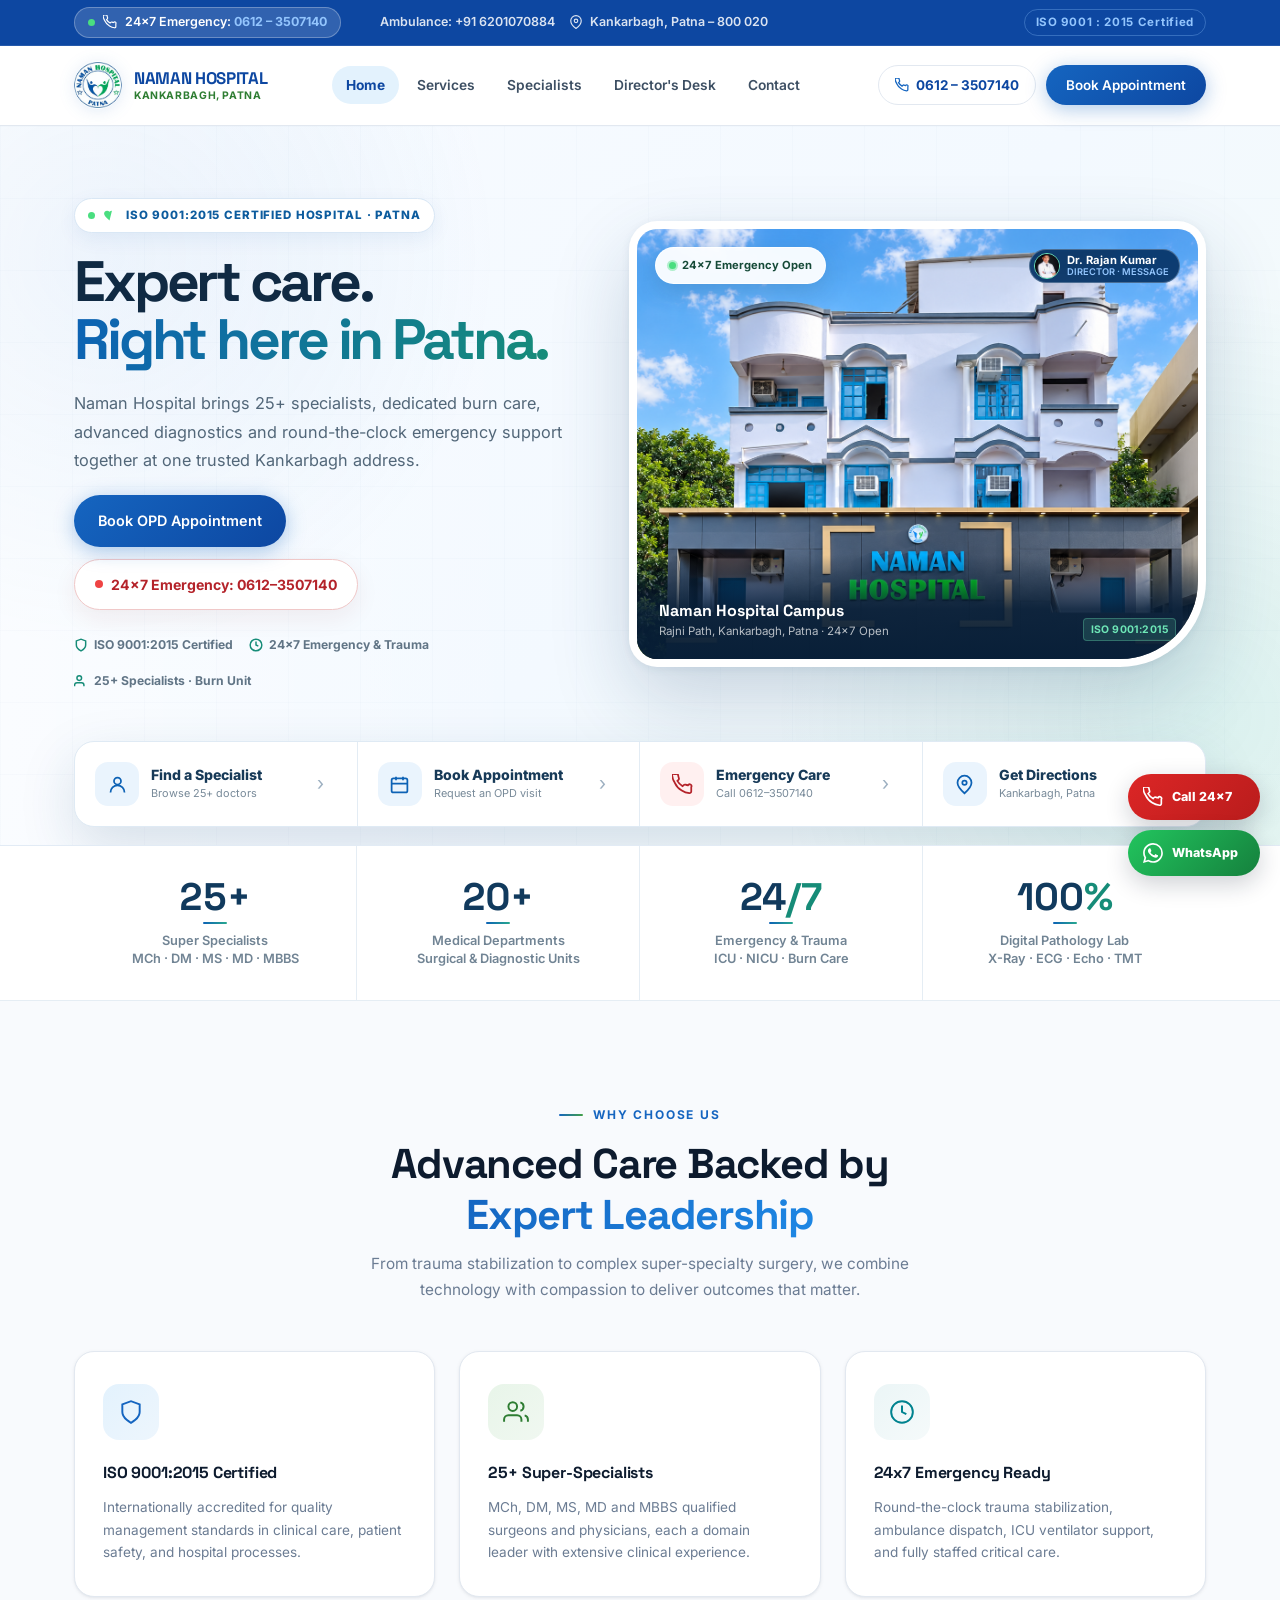
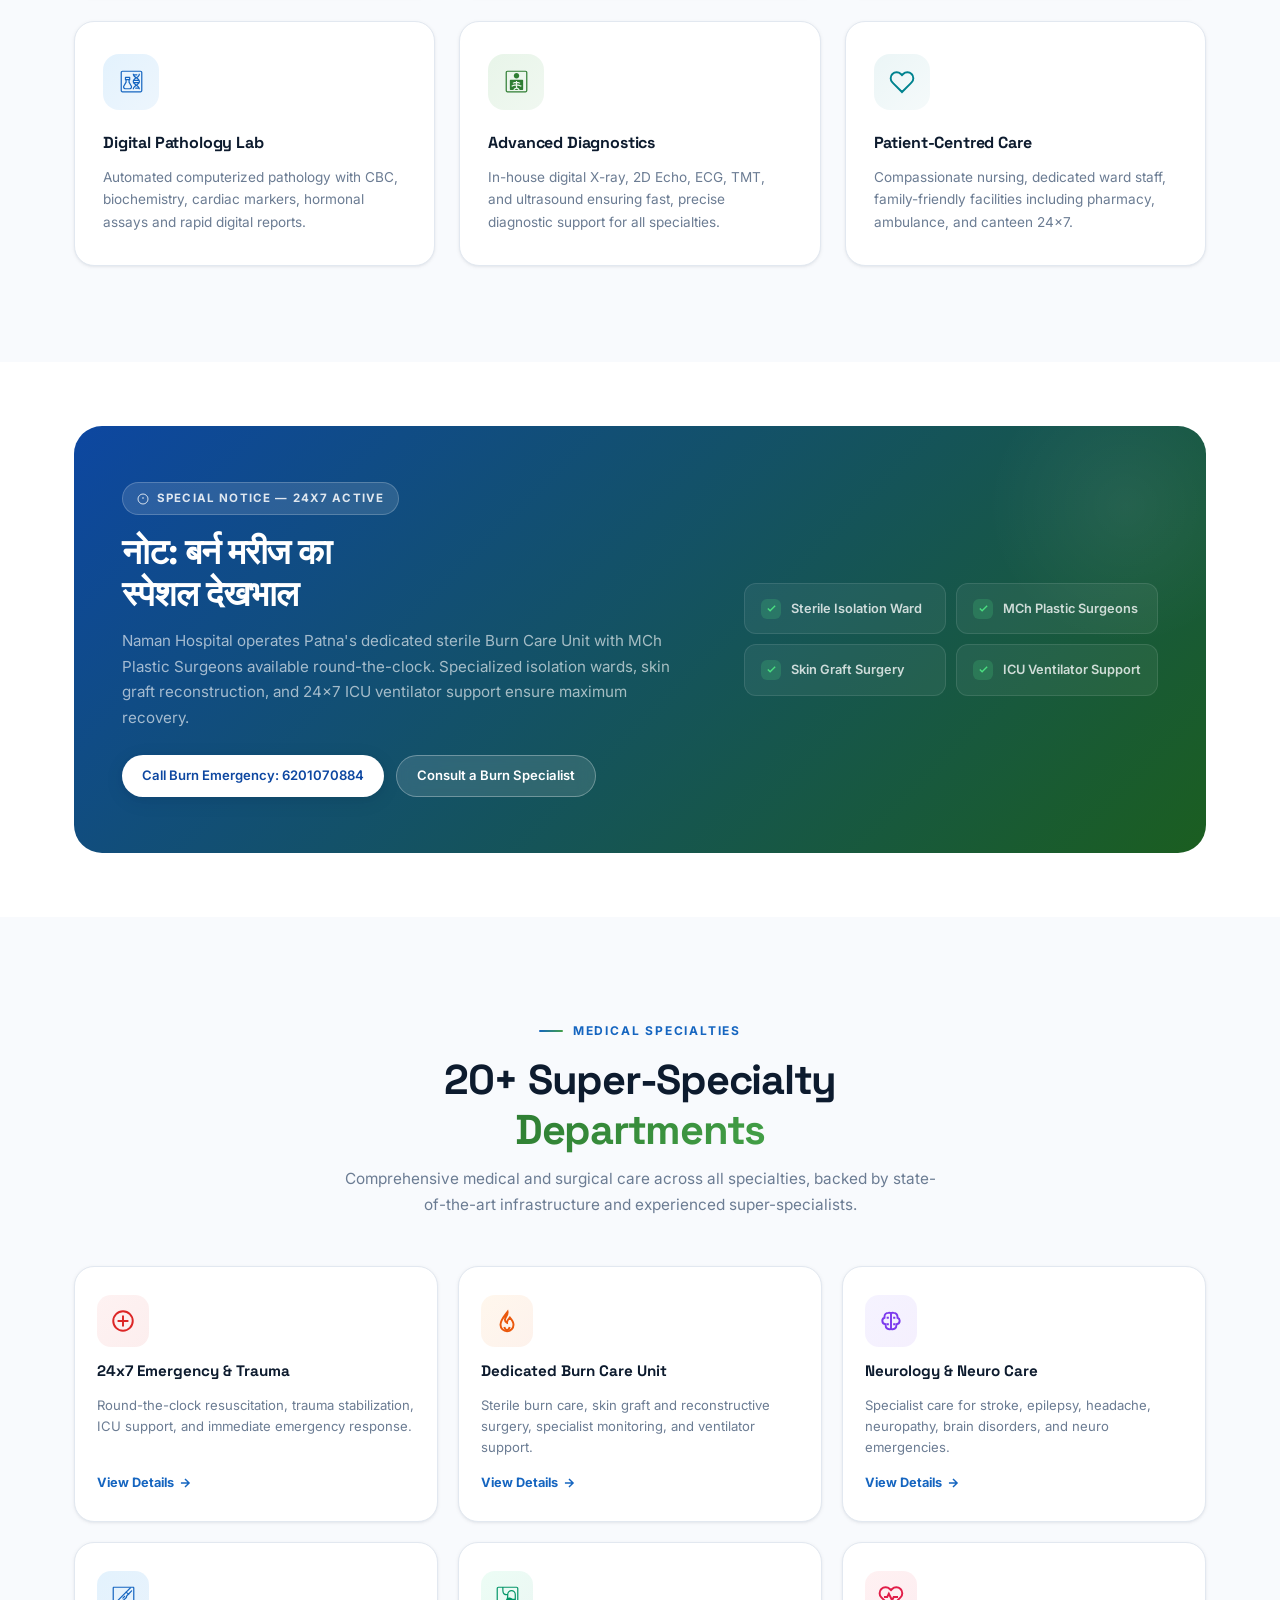
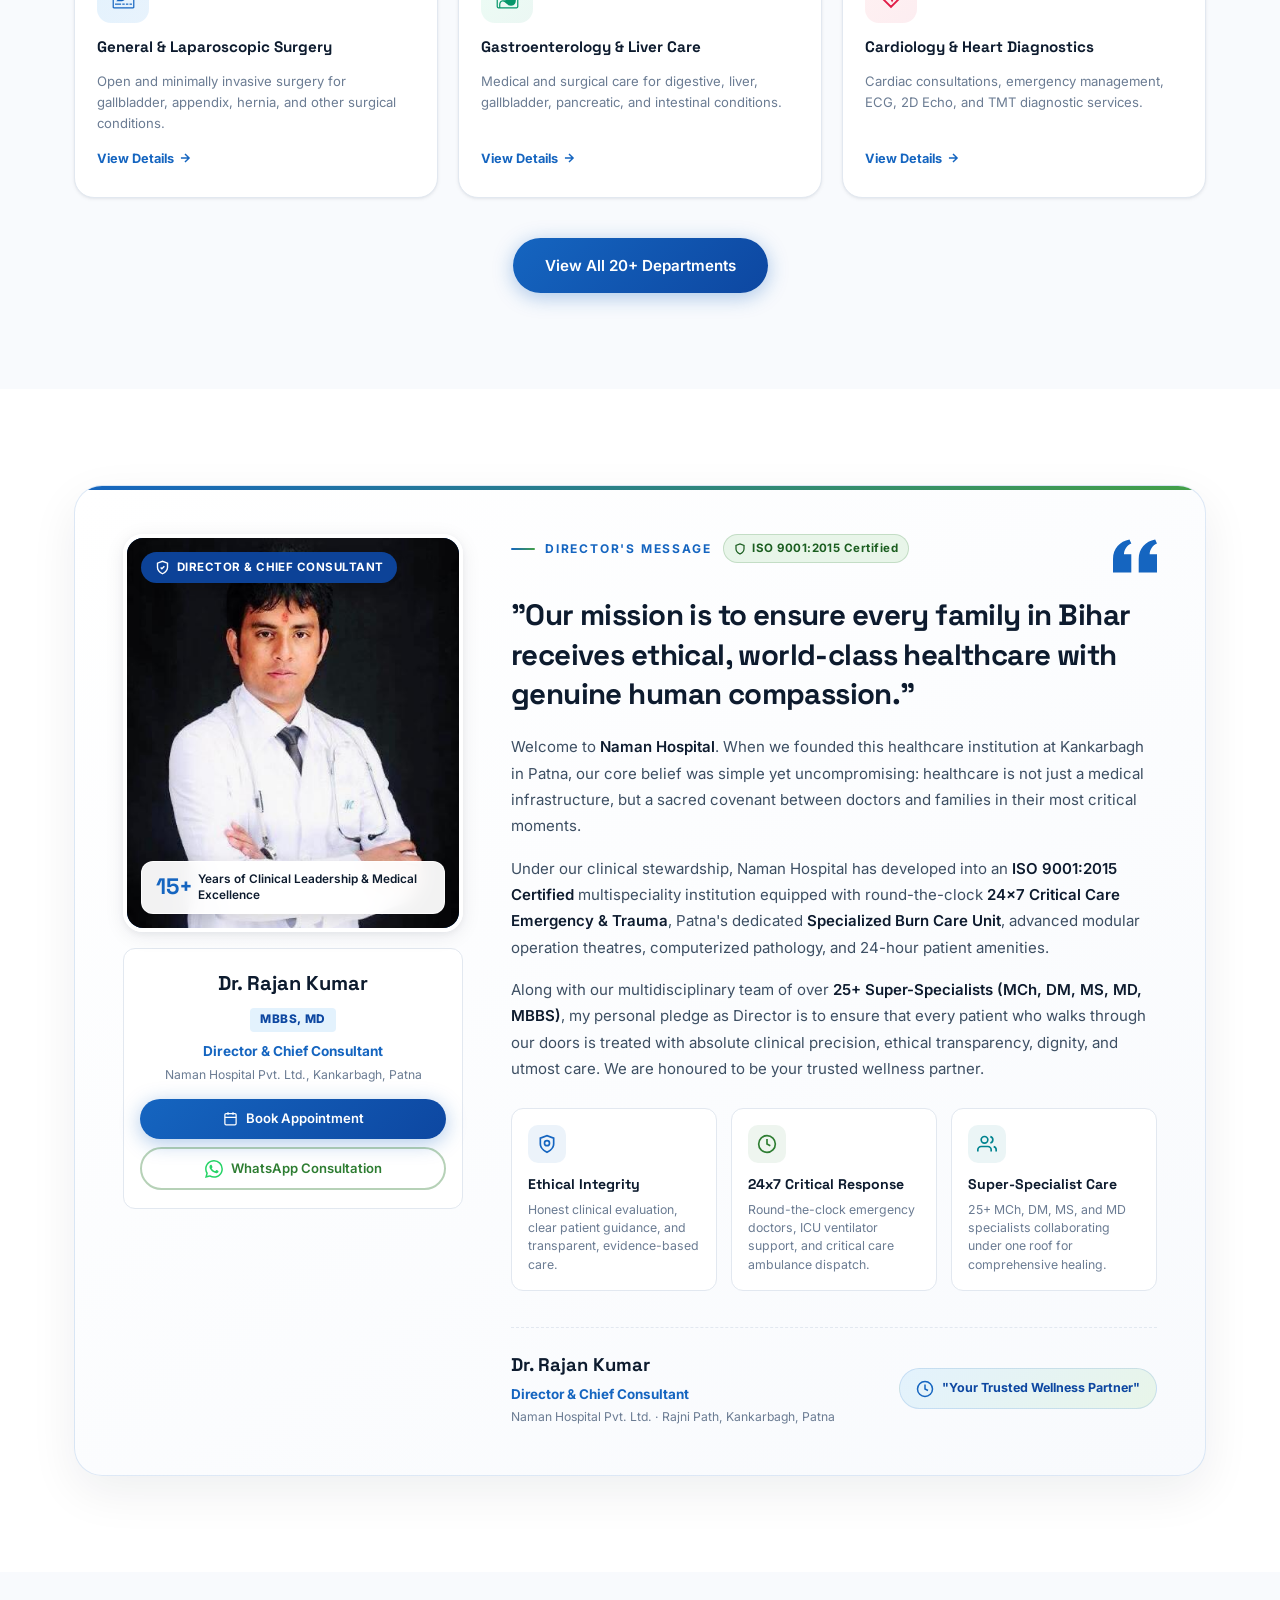
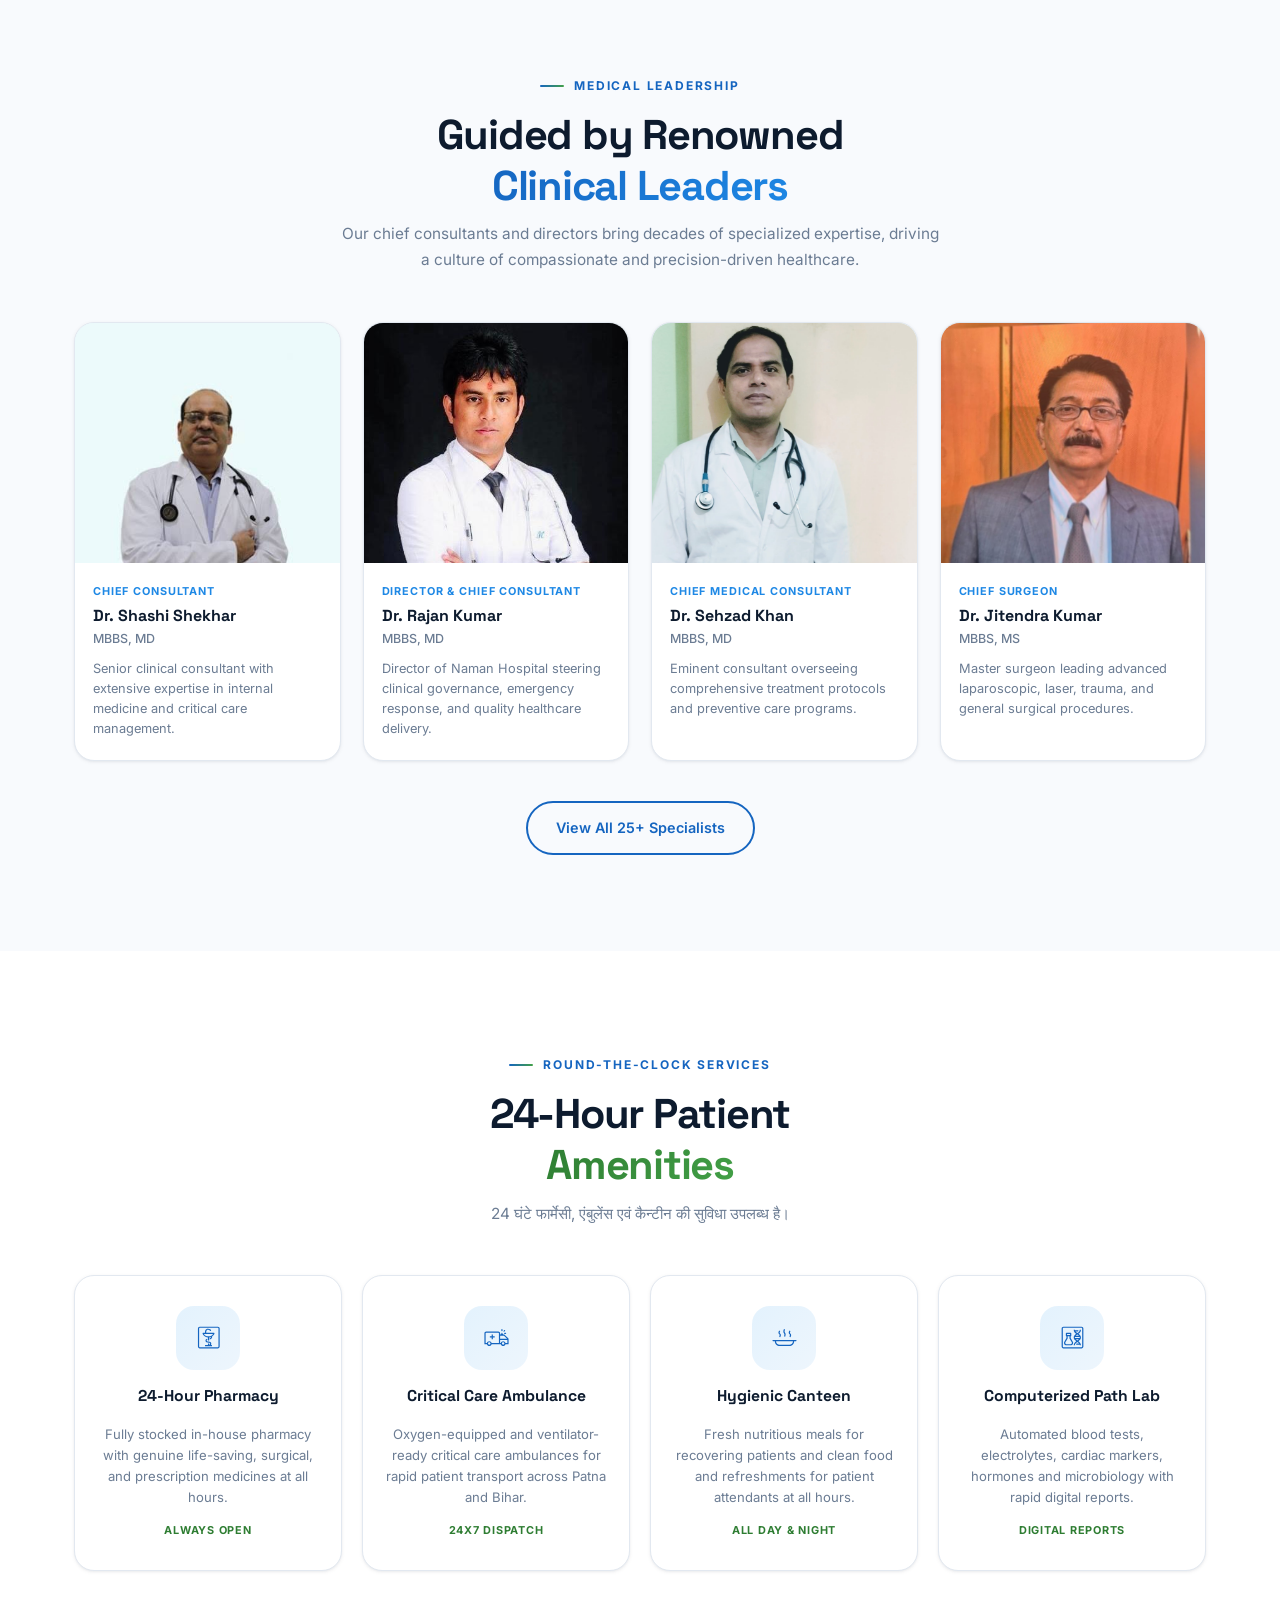
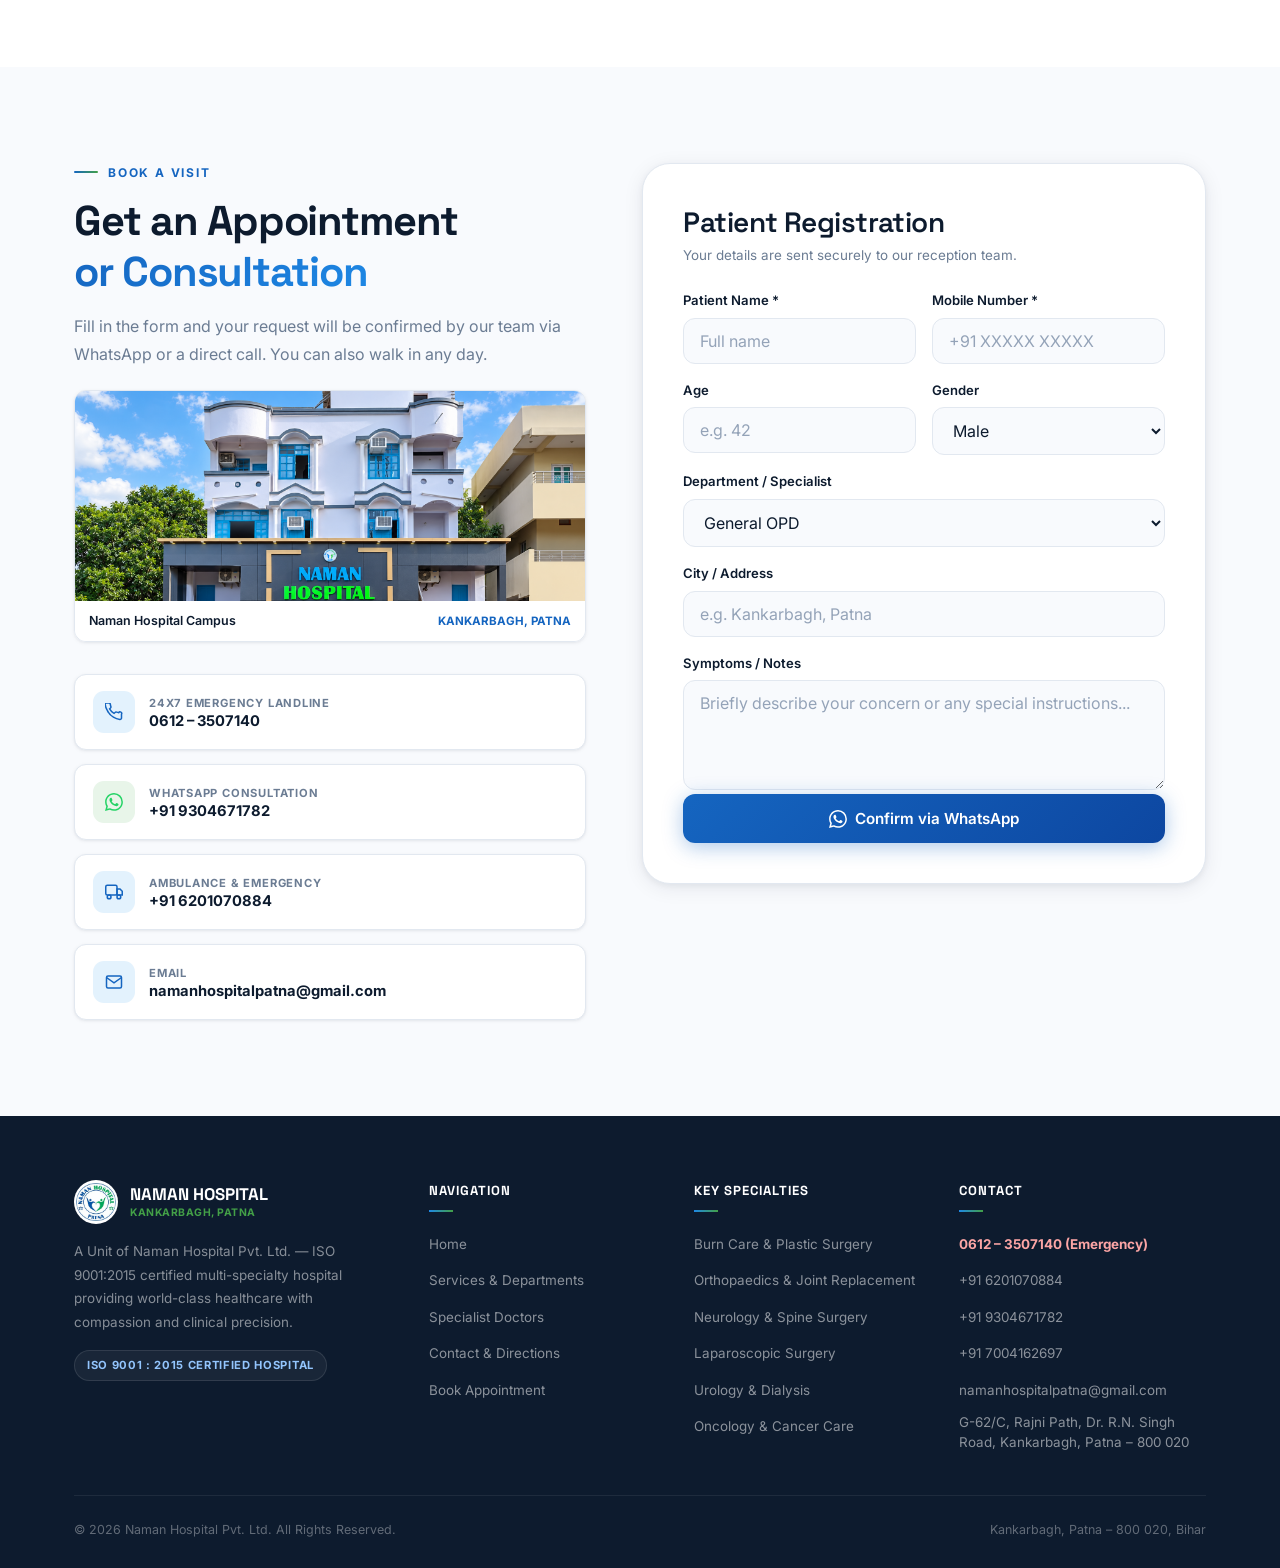
==== commit 8d292e71: "Modernize homepage and contextual service icons" ====
--- a/index.html
+++ b/index.html
@@ -15,54 +15,52 @@
 
     /* Hero */
     .hero {
-      display: flex;
-      align-items: center;
-      background: linear-gradient(140deg, #061424 0%, #0D47A1 45%, #1B5E20 100%);
       position: relative;
       overflow: hidden;
+      background:
+        radial-gradient(circle at 8% 18%, rgba(25, 118, 210, 0.10), transparent 30%),
+        radial-gradient(circle at 94% 82%, rgba(38, 166, 154, 0.12), transparent 32%),
+        linear-gradient(135deg, #F8FBFF 0%, #F3F9FF 54%, #F3FBF8 100%);
+      border-bottom: 1px solid #E2EBF5;
     }
     .hero-mesh {
       position: absolute; inset: 0; pointer-events: none;
-      background:
-        radial-gradient(ellipse at 75% 30%, rgba(30,136,229,0.2) 0%, transparent 52%),
-        radial-gradient(ellipse at 20% 80%, rgba(46,125,50,0.15) 0%, transparent 48%),
-        radial-gradient(ellipse at 50% 50%, rgba(0,131,143,0.06) 0%, transparent 70%);
+      background: linear-gradient(90deg, rgba(255,255,255,0.5), transparent 42%);
     }
     /* Animated grid lines */
     .hero-grid-lines {
-      position: absolute; inset: 0; pointer-events: none; overflow: hidden; opacity: 0.04;
+      position: absolute; inset: 0; pointer-events: none; overflow: hidden; opacity: 0.45;
       background-image:
-        linear-gradient(rgba(255,255,255,1) 1px, transparent 1px),
-        linear-gradient(90deg, rgba(255,255,255,1) 1px, transparent 1px);
-      background-size: 60px 60px;
+        linear-gradient(rgba(13,71,161,0.035) 1px, transparent 1px),
+        linear-gradient(90deg, rgba(13,71,161,0.035) 1px, transparent 1px);
+      background-size: 72px 72px;
     }
     .hero-inner {
       position: relative; z-index: 2;
-      display: grid; grid-template-columns: 0.95fr 1.05fr;
-      align-items: center; gap: 36px;
-      padding: 48px 0 42px;
-    }
-    .hero-content { display: flex; flex-direction: column; gap: 16px; }
+      display: grid; grid-template-columns: minmax(0, 0.92fr) minmax(480px, 1.08fr);
+      align-items: center; gap: clamp(38px, 5vw, 76px);
+      padding: 72px 24px 104px;
+    }
+    .hero-content { display: flex; flex-direction: column; gap: 20px; max-width: 610px; }
     .hero-eyebrow {
       display: inline-flex; align-items: center; gap: 8px;
-      background: rgba(255,255,255,0.08); border: 1px solid rgba(255,255,255,0.16);
-      padding: 5px 14px; border-radius: 99px; width: fit-content;
-      font-size: 0.73rem; font-weight: 700; letter-spacing: 0.08em; text-transform: uppercase;
-      color: rgba(255,255,255,0.88);
+      background: #FFFFFF; border: 1px solid #D9E7F5;
+      padding: 7px 13px; border-radius: 99px; width: fit-content;
+      box-shadow: 0 6px 20px rgba(13,71,161,0.07);
+      font-size: 0.72rem; font-weight: 800; letter-spacing: 0.075em; text-transform: uppercase;
+      color: #0D5C9E;
     }
     .hero-eyebrow-dot { width: 7px; height: 7px; border-radius: 50%; background: #4ADE80; animation: ping 2s infinite; }
     .hero-title {
       font-family: 'Space Grotesk', sans-serif;
-      font-size: clamp(1.85rem, 3.2vw, 2.85rem);
-      font-weight: 700; line-height: 1.16; letter-spacing: -0.03em;
-      color: var(--white);
+      font-size: clamp(2.6rem, 4.45vw, 4.65rem);
+      font-weight: 700; line-height: 1.025; letter-spacing: -0.055em;
+      color: #102A43;
     }
     .hero-title .line-accent {
-      background: linear-gradient(120deg, #93C5FD 0%, #6EE7B7 35%, #BAE6FD 65%, #6EE7B7 100%);
-      background-size: 200% auto;
+      background: linear-gradient(110deg, #0D62B5 0%, #168C78 100%);
       -webkit-background-clip: text;
       -webkit-text-fill-color: transparent;
-      animation: shimmerText 6s linear infinite;
     }
     @keyframes shimmerText {
       0% { background-position: 0% center; }
@@ -82,26 +80,26 @@
       vertical-align: middle;
     }
     .hero-sub {
-      font-size: 0.94rem; color: rgba(255,255,255,0.72);
-      line-height: 1.6; max-width: 500px;
+      font-size: 1.02rem; color: #526779;
+      line-height: 1.75; max-width: 570px;
     }
     .hero-cta-group { display: flex; align-items: center; gap: 12px; flex-wrap: wrap; }
     .hero-cta-group .btn {
-      padding: 11px 22px;
-      font-size: 0.88rem;
+      padding: 14px 24px;
+      font-size: 0.90rem;
     }
     .btn-emergency-cta {
       display: inline-flex; align-items: center; gap: 8px;
-      background: rgba(220, 38, 38, 0.22);
-      border: 1.5px solid rgba(239, 68, 68, 0.5);
-      color: #FECACA;
-      padding: 11px 20px;
+      background: #FFFFFF;
+      border: 1.5px solid #F0C8C8;
+      color: #B4232A;
+      padding: 13px 20px;
       border-radius: var(--r-full);
       font-weight: 700;
       font-size: 0.88rem;
       transition: all 0.25s var(--ease-out);
       text-decoration: none;
-      backdrop-filter: blur(8px);
+      box-shadow: 0 8px 24px rgba(123, 31, 31, 0.07);
     }
     .btn-emergency-cta:hover {
       background: #DC2626;
@@ -124,33 +122,32 @@
     }
     .hero-trust-strip {
       display: flex; align-items: center; gap: 16px; flex-wrap: wrap;
-      padding-top: 14px; border-top: 1px solid rgba(255,255,255,0.09);
+      padding-top: 5px;
     }
     .trust-item {
       display: inline-flex; align-items: center; gap: 6px;
-      font-size: 0.76rem; font-weight: 600; color: rgba(255,255,255,0.65);
+      font-size: 0.76rem; font-weight: 700; color: #617586;
     }
     .trust-item svg {
-      color: #6EE7B7;
+      color: #168C78;
       flex-shrink: 0;
     }
 
     /* Hero Right — Real Hospital Building & Quick Chips */
     .hero-visual {
-      display: flex; flex-direction: column; gap: 10px;
+      position: relative;
     }
     .hero-building-card {
       position: relative;
-      border-radius: 18px;
+      border-radius: 28px 28px 86px 28px;
       overflow: hidden;
-      border: 1.5px solid rgba(255,255,255,0.18);
-      box-shadow: 0 20px 55px rgba(0,0,0,0.42), 0 0 0 1px rgba(147,197,253,0.08);
-      background: rgba(255,255,255,0.05);
-      backdrop-filter: blur(12px);
+      border: 8px solid rgba(255,255,255,0.95);
+      box-shadow: 0 32px 80px rgba(23, 65, 104, 0.20), 0 2px 8px rgba(23,65,104,0.08);
+      background: #FFFFFF;
     }
     .hero-building-img {
       width: 100%;
-      height: 310px;
+      height: 430px;
       object-fit: cover;
       object-position: center;
       display: block;
@@ -161,7 +158,7 @@
     }
     .hero-building-overlay-top {
       position: absolute;
-      top: 12px; left: 12px; right: 12px;
+      top: 18px; left: 18px; right: 18px;
       display: flex;
       justify-content: space-between;
       align-items: center;
@@ -169,17 +166,18 @@
       z-index: 2;
     }
     .hero-status-pill {
-      background: rgba(13, 27, 46, 0.88);
+      background: rgba(255, 255, 255, 0.94);
       backdrop-filter: blur(10px);
-      border: 1px solid rgba(255,255,255,0.16);
-      padding: 5px 11px;
+      border: 1px solid rgba(255,255,255,0.9);
+      padding: 8px 13px;
       border-radius: var(--r-full);
       display: inline-flex;
       align-items: center;
       gap: 6px;
       font-size: 0.70rem;
       font-weight: 700;
-      color: var(--white);
+      color: #164A38;
+      box-shadow: 0 8px 26px rgba(18, 52, 77, 0.15);
     }
     .hero-pulse-dot {
       width: 7px; height: 7px;
@@ -194,7 +192,7 @@
       100% { box-shadow: 0 0 0 0 rgba(74,222,128,0); }
     }
     .hero-director-chip {
-      background: rgba(13, 71, 161, 0.94);
+      background: rgba(8, 54, 105, 0.94);
       backdrop-filter: blur(10px);
       border: 1px solid rgba(255,255,255,0.25);
       padding: 3px 10px 3px 4px;
@@ -238,8 +236,8 @@
     .hero-building-bar {
       position: absolute;
       bottom: 0; left: 0; right: 0;
-      background: linear-gradient(180deg, transparent 0%, rgba(13, 27, 46, 0.88) 45%, rgba(13, 27, 46, 0.98) 100%);
-      padding: 20px 14px 10px;
+      background: linear-gradient(180deg, transparent 0%, rgba(7, 30, 55, 0.88) 52%, rgba(7, 30, 55, 0.98) 100%);
+      padding: 46px 22px 18px;
       display: flex;
       justify-content: space-between;
       align-items: flex-end;
@@ -247,13 +245,13 @@
     }
     .hero-building-title {
       font-family: 'Space Grotesk', sans-serif;
-      font-size: 0.88rem;
+      font-size: 1rem;
       font-weight: 700;
       color: var(--white);
       line-height: 1.2;
     }
     .hero-building-sub {
-      font-size: 0.68rem;
+      font-size: 0.72rem;
       color: rgba(255,255,255,0.7);
       margin-top: 2px;
     }
@@ -270,55 +268,71 @@
       white-space: nowrap;
     }
 
-    /* Compact Quick Chips below Building Card */
-    .hero-quick-chips {
+    .hero-care-panel {
+      position: relative;
+      z-index: 4;
+      margin-top: -54px;
+      padding-bottom: 18px;
+    }
+    .hero-care-grid {
       display: grid;
-      grid-template-columns: 1fr 1fr;
-      gap: 8px;
-    }
-    .hero-chip-pill {
-      background: rgba(255,255,255,0.07);
-      border: 1px solid rgba(255,255,255,0.14);
-      border-radius: 10px;
-      padding: 8px 10px;
-      display: flex;
+      grid-template-columns: repeat(4, 1fr);
+      background: #FFFFFF;
+      border: 1px solid #DFEAF4;
+      border-radius: 20px;
+      box-shadow: 0 20px 55px rgba(24, 67, 105, 0.15);
+      overflow: hidden;
+    }
+    .hero-care-link {
+      display: grid;
+      grid-template-columns: 44px 1fr 20px;
       align-items: center;
-      gap: 8px;
-      font-size: 0.74rem;
-      color: rgba(255,255,255,0.85);
-      font-weight: 600;
-      transition: background 0.2s;
-    }
-    .hero-chip-pill:hover {
-      background: rgba(255,255,255,0.12);
-    }
-    .hero-chip-pill svg {
-      width: 15px; height: 15px;
-      flex-shrink: 0;
-    }
+      gap: 12px;
+      padding: 20px;
+      color: #173A58;
+      border-right: 1px solid #E3ECF4;
+      transition: background 0.2s, color 0.2s;
+    }
+    .hero-care-link:last-child { border-right: 0; }
+    .hero-care-link:hover { background: #F1F7FC; color: #0D62B5; }
+    .hero-care-link.is-emergency:hover { background: #FFF4F4; color: #B4232A; }
+    .hero-care-icon {
+      width: 44px; height: 44px;
+      display: grid; place-items: center;
+      border-radius: 13px;
+      color: #0D62B5;
+      background: #EAF4FD;
+    }
+    .hero-care-link.is-emergency .hero-care-icon { color: #B4232A; background: #FFF0F0; }
+    .hero-care-icon svg { width: 21px; height: 21px; }
+    .hero-care-copy { min-width: 0; }
+    .hero-care-title { display: block; font-size: 0.88rem; font-weight: 800; line-height: 1.2; }
+    .hero-care-sub { display: block; margin-top: 3px; font-size: 0.68rem; color: #788A99; line-height: 1.25; }
+    .hero-care-arrow { color: #9DB0C1; font-size: 1.2rem; transition: transform 0.2s; }
+    .hero-care-link:hover .hero-care-arrow { transform: translateX(3px); }
 
     /* Stats bar */
     .stats-bar-section {
-      background: linear-gradient(135deg, var(--blue-deep) 0%, #0D47A1 100%);
-      border-bottom: 1px solid rgba(255,255,255,0.07);
+      background: #FFFFFF;
+      border-bottom: 1px solid #E5EDF4;
     }
     .stats-grid {
       display: grid; grid-template-columns: repeat(4, 1fr);
     }
     .stat-item {
       padding: 32px 20px; text-align: center;
-      border-right: 1px solid rgba(255,255,255,0.07);
+      border-right: 1px solid #E5EDF4;
       position: relative;
     }
     .stat-item:last-child { border-right: none; }
     .stat-n {
       font-family: 'Space Grotesk', sans-serif;
       font-size: 2.4rem; font-weight: 700; line-height: 1;
-      color: var(--white);
-    }
-    .stat-n .plus { color: #93C5FD; }
-    .stat-l { font-size: 0.8rem; font-weight: 500; color: rgba(255,255,255,0.5); margin-top: 8px; line-height: 1.4; }
-    .stat-divider { width: 24px; height: 2px; background: linear-gradient(90deg, #93C5FD, #6EE7B7); border-radius: 2px; margin: 6px auto 0; }
+      color: #113A5D;
+    }
+    .stat-n .plus { color: #168C78; }
+    .stat-l { font-size: 0.8rem; font-weight: 600; color: #718494; margin-top: 8px; line-height: 1.4; }
+    .stat-divider { width: 24px; height: 2px; background: linear-gradient(90deg, #0D62B5, #28A88F); border-radius: 2px; margin: 6px auto 0; }
 
     /* Why Choose us */
     .why-grid {
@@ -362,6 +376,12 @@
     .svc-icon-wrap {
       width: 52px; height: 52px; border-radius: 14px;
       display: flex; align-items: center; justify-content: center;
+    }
+    .medical-context-icon {
+      width: 29px; height: 29px; display: block;
+      color: var(--icon-color, #1565C0); background: currentColor;
+      -webkit-mask: var(--icon) center / contain no-repeat;
+      mask: var(--icon) center / contain no-repeat;
     }
     .svc-title { font-family: 'Space Grotesk', sans-serif; font-size: 0.95rem; font-weight: 700; color: var(--text-dark); line-height: 1.3; }
     .svc-desc { font-size: 0.82rem; color: var(--text-muted); line-height: 1.6; }
@@ -768,18 +788,23 @@
     /* ---- Responsive ---- */
     /* ---- Responsive ---- */
     @media (max-width: 1024px) {
-      .hero-inner { grid-template-columns: 1fr; padding: 40px 0 28px; gap: 28px; text-align: center; }
-      .hero-content { align-items: center; text-align: center; margin: 0 auto; max-width: 580px; gap: 14px; }
-      .hero-eyebrow { margin: 0 auto; }
-      .hero-title { font-size: clamp(1.8rem, 4.2vw, 2.4rem); text-align: center; margin: 0 auto; }
-      .hero-sub { text-align: center; margin: 0 auto; max-width: 500px; font-size: 0.90rem; }
-      .hero-cta-group { justify-content: center; width: 100%; gap: 10px; }
-      .hero-trust-strip { justify-content: center; margin: 0 auto; padding-top: 10px; gap: 12px; }
-      .hero-visual { width: 100%; max-width: 480px; margin: 0 auto; }
-      .hero-building-img { height: 210px; }
+      .hero-inner { grid-template-columns: minmax(0, .9fr) minmax(390px, 1.1fr); padding: 54px 24px 96px; gap: 30px; }
+      .hero-content { gap: 16px; }
+      .hero-title { font-size: clamp(2.3rem, 4.7vw, 3.3rem); }
+      .hero-sub { font-size: 0.92rem; line-height: 1.65; }
+      .hero-cta-group { gap: 9px; }
+      .hero-cta-group .btn, .hero-cta-group .btn-emergency-cta { padding: 12px 16px; font-size: 0.82rem; }
+      .hero-trust-strip { gap: 10px; }
+      .trust-item { font-size: 0.69rem; }
+      .hero-building-img { height: 355px; }
+      .hero-building-card { border-radius: 24px 24px 66px 24px; }
+      .hero-care-link { grid-template-columns: 40px 1fr 16px; gap: 9px; padding: 17px 13px; }
+      .hero-care-icon { width: 40px; height: 40px; }
+      .hero-care-title { font-size: 0.80rem; }
+      .hero-care-sub { font-size: 0.63rem; }
       .stats-grid { grid-template-columns: repeat(2, 1fr); }
       .stat-item:nth-child(2) { border-right: none; }
-      .stat-item:nth-child(1), .stat-item:nth-child(2) { border-bottom: 1px solid rgba(255,255,255,0.08); }
+      .stat-item:nth-child(1), .stat-item:nth-child(2) { border-bottom: 1px solid #E5EDF4; }
       .why-grid { grid-template-columns: repeat(2, 1fr); }
       .services-preview-grid { grid-template-columns: repeat(2, 1fr); }
       .director-grid { grid-template-columns: 1fr; gap: 32px; }
@@ -790,15 +815,28 @@
       .burn-banner { grid-template-columns: 1fr; gap: 28px; }
       .burn-feats { grid-template-columns: repeat(2, 1fr); }
     }
+    @media (max-width: 860px) {
+      .hero-inner { grid-template-columns: 1fr; padding: 44px 24px 92px; gap: 32px; }
+      .hero-content { align-items: center; text-align: center; margin: 0 auto; max-width: 650px; }
+      .hero-eyebrow { margin: 0 auto; }
+      .hero-title { max-width: 680px; }
+      .hero-sub { max-width: 590px; }
+      .hero-cta-group, .hero-trust-strip { justify-content: center; }
+      .hero-visual { width: min(100%, 650px); margin: 0 auto; }
+      .hero-building-img { height: 360px; }
+      .hero-care-grid { grid-template-columns: repeat(2, 1fr); }
+      .hero-care-link:nth-child(2) { border-right: 0; }
+      .hero-care-link:nth-child(-n+2) { border-bottom: 1px solid #E3ECF4; }
+    }
     @media (max-width: 768px) {
       .hero { min-height: auto; }
       .hero-inner {
-        padding: 28px 0 20px;
-        gap: 20px;
+        padding: 36px 20px 84px;
+        gap: 28px;
         text-align: center;
       }
       .hero-content {
-        gap: 12px;
+        gap: 16px;
         align-items: center;
         text-align: center;
         width: 100%;
@@ -806,19 +844,19 @@
         margin: 0 auto;
       }
       .hero-eyebrow {
-        font-size: 0.69rem;
-        padding: 4px 11px;
+        font-size: 0.66rem;
+        padding: 6px 10px;
         margin: 0 auto;
       }
       .hero-title {
-        font-size: clamp(1.55rem, 5vw, 1.95rem);
+        font-size: clamp(2.15rem, 7vw, 3rem);
         text-align: center;
         margin: 0 auto;
         line-height: 1.2;
       }
       .hero-sub {
-        font-size: 0.86rem;
-        line-height: 1.55;
+        font-size: 0.90rem;
+        line-height: 1.65;
         text-align: center;
         margin: 0 auto;
         max-width: 440px;
@@ -849,25 +887,16 @@
       }
       .hero-visual {
         width: 100%;
-        max-width: 400px;
+        max-width: 620px;
         margin: 0 auto;
         gap: 8px;
       }
       .hero-building-card {
         border-radius: 14px;
       }
-      .hero-building-img {
-        height: 185px;
-      }
-      .hero-quick-chips {
-        grid-template-columns: 1fr 1fr;
-        gap: 6px;
-      }
-      .hero-chip-pill {
-        font-size: 0.70rem;
-        padding: 6px 8px;
-        justify-content: center;
-      }
+      .hero-building-img { height: 330px; }
+      .hero-care-panel { margin-top: -48px; }
+      .hero-care-link { padding: 16px; }
       .why-grid { grid-template-columns: 1fr; }
       .why-card { padding: 24px 20px; }
       .services-preview-grid { grid-template-columns: 1fr; }
@@ -892,8 +921,10 @@
       .appt-section { padding: 56px 0; }
     }
     @media (max-width: 480px) {
-      .hero-inner { padding: 20px 0 16px; gap: 16px; }
-      .hero-title { font-size: clamp(1.4rem, 5.2vw, 1.75rem); }
+      .hero-inner { padding: 28px 18px 68px; gap: 22px; }
+      .hero-content { gap: 14px; }
+      .hero-title { font-size: clamp(2rem, 10vw, 2.65rem); line-height: 1.04; }
+      .hero-sub { font-size: 0.86rem; line-height: 1.58; }
       .hero-cta-group {
         flex-direction: column;
         width: 100%;
@@ -907,15 +938,10 @@
         justify-content: center;
         padding: 11px 16px;
       }
-      .hero-trust-strip {
-        flex-direction: column;
-        align-items: center;
-        gap: 6px;
-        border-top: none;
-        padding-top: 4px;
-      }
-      .hero-building-card { animation: none; border-radius: 14px; }
-      .hero-building-img { height: 165px; }
+      .hero-trust-strip { display: grid; grid-template-columns: 1fr 1fr; gap: 8px 14px; text-align: left; }
+      .trust-item:last-child { grid-column: 1 / -1; }
+      .hero-building-card { animation: none; border-width: 5px; border-radius: 18px 18px 48px 18px; }
+      .hero-building-img { height: 225px; }
       .hero-building-overlay-top {
         top: 10px; left: 10px; right: 10px;
         gap: 6px;
@@ -931,13 +957,18 @@
       .hero-director-avatar { width: 22px; height: 22px; }
       .hero-director-name { font-size: 0.65rem; }
       .hero-director-role { font-size: 0.52rem; }
-      .hero-building-bar {
-        padding: 16px 10px 8px;
-      }
+      .hero-director-chip, .hero-building-iso { display: none; }
+      .hero-building-bar { padding: 34px 12px 10px; }
       .hero-building-title { font-size: 0.80rem; }
       .hero-building-sub { font-size: 0.62rem; }
-      .hero-quick-chips { grid-template-columns: 1fr; gap: 6px; }
-      .hero-chip-pill { font-size: 0.68rem; padding: 6px 10px; }
+      .hero-care-panel { margin-top: -42px; padding-bottom: 10px; }
+      .hero-care-grid { border-radius: 16px; }
+      .hero-care-link { grid-template-columns: 36px 1fr; gap: 9px; padding: 14px 11px; }
+      .hero-care-icon { width: 36px; height: 36px; border-radius: 11px; }
+      .hero-care-icon svg { width: 18px; height: 18px; }
+      .hero-care-title { font-size: 0.74rem; }
+      .hero-care-sub { font-size: 0.59rem; }
+      .hero-care-arrow { display: none; }
       .stats-grid { grid-template-columns: 1fr 1fr; }
       .stat-item { padding: 16px 8px; }
       .stat-n { font-size: 1.5rem; }
@@ -950,8 +981,10 @@
       .burn-banner { padding: 24px 14px; }
     }
     @media (max-width: 360px) {
-      .hero-title { font-size: 1.35rem; }
-      .hero-building-img { height: 150px; }
+      .hero-inner { padding-left: 14px; padding-right: 14px; }
+      .hero-title { font-size: 1.9rem; }
+      .hero-building-img { height: 205px; }
+      .hero-care-link { padding: 12px 9px; }
       .stats-grid { grid-template-columns: 1fr 1fr; }
       .stat-item { padding: 14px 4px; }
       .stat-n { font-size: 1.35rem; }
@@ -976,9 +1009,7 @@
         <span>24x7 Emergency: <strong>0612 – 3507140</strong></span>
       </a>
       <a href="tel:6201070884" class="ebar-item ebar-item-ambulance">
-        <svg class="ebar-icon" viewBox="0 0 24 24" fill="none" stroke="currentColor" stroke-width="2">
-          <rect x="5" y="2" width="14" height="20" rx="2" ry="2"/><line x1="12" y1="18" x2="12.01" y2="18"/>
-        </svg>
+        <span class="medical-inline-icon" aria-hidden="true" style="--inline-icon:url('assets/icons/health/ambulance.svg');"></span>
         <span>Ambulance: +91 6201070884</span>
       </a>
       <span class="ebar-item ebar-item-location">
@@ -1027,7 +1058,7 @@
           <path d="M22 16.92v3a2 2 0 01-2.18 2 19.79 19.79 0 01-8.63-3.07A19.5 19.5 0 013.07 9.8 19.79 19.79 0 01.1 1.18 2 2 0 012.12 0h3a2 2 0 012 1.72 12.84 12.84 0 00.7 2.81 2 2 0 01-.45 2.11L6.09 7.91a16 16 0 006 6l1.27-1.27a2 2 0 012.11-.45 12.84 12.84 0 002.81.7A2 2 0 0122 14.92z"/>
         </svg>
       </a>
-      <button class="hamburger" id="hamburger" aria-label="Toggle menu">
+      <button class="hamburger" id="hamburger" aria-label="Toggle menu" aria-controls="mobileMenu" aria-expanded="false">
         <span></span><span></span><span></span>
       </button>
     </div>
@@ -1090,16 +1121,15 @@
         ISO 9001:2015 Certified Hospital &middot; Patna
       </div>
       <h1 class="hero-title">
-        Advanced Multi-Specialty<br>
-        <span class="line-accent">Hospital &amp; Trauma Care</span><br>
-        in Patna
+        Expert care.<br>
+        <span class="line-accent">Right here in Patna.</span>
       </h1>
       <p class="hero-sub">
-        Patna's trusted multispeciality hospital with 25+ medical specialists, dedicated Burn ICU,
-        24x7 emergency &amp; trauma services, and complete diagnostics in Kankarbagh.
+        Naman Hospital brings 25+ specialists, dedicated burn care, advanced diagnostics and
+        round-the-clock emergency support together at one trusted Kankarbagh address.
       </p>
       <div class="hero-cta-group">
-        <a href="contact.html#appointment" class="btn btn-white">Book OPD Appointment</a>
+        <a href="contact.html#appointment" class="btn btn-primary">Book OPD Appointment</a>
         <a href="tel:06123507140" class="btn-emergency-cta">
           <span class="emergency-pulse-dot"></span>
           24x7 Emergency: 0612–3507140
@@ -1148,17 +1178,31 @@
         </div>
       </div>
 
-      <!-- Quick Chips Row (Compact, replaces bulky cards) -->
-      <div class="hero-quick-chips">
-        <div class="hero-chip-pill">
-          <svg viewBox="0 0 24 24" fill="none" stroke="#93C5FD" stroke-width="2.2"><path d="M22 16.92v3a2 2 0 01-2.18 2 19.79 19.79 0 01-8.63-3.07A19.5 19.5 0 013.07 9.8 19.79 19.79 0 01.1 1.18 2 2 0 012.12 0h3a2 2 0 012 1.72 12.84 12.84 0 00.7 2.81 2 2 0 01-.45 2.11L6.09 7.91a16 16 0 006 6l1.27-1.27a2 2 0 012.11-.45 12.84 12.84 0 002.81.7A2 2 0 0122 14.92z"/></svg>
-          <span>24/7 Critical &amp; Burn ICU</span>
-        </div>
-        <div class="hero-chip-pill">
-          <svg viewBox="0 0 24 24" fill="none" stroke="#6EE7B7" stroke-width="2.2"><rect x="5" y="2" width="14" height="20" rx="2" ry="2"/><line x1="12" y1="18" x2="12.01" y2="18"/></svg>
-          <span>Free Ambulance: 5km Radius</span>
-        </div>
-      </div>
+    </div>
+  </div>
+
+  <div class="container hero-care-panel" aria-label="Patient quick actions">
+    <div class="hero-care-grid">
+      <a href="doctors.html" class="hero-care-link">
+        <span class="hero-care-icon"><svg viewBox="0 0 24 24" fill="none" stroke="currentColor" stroke-width="2"><circle cx="12" cy="8" r="4"/><path d="M4 21a8 8 0 0116 0"/></svg></span>
+        <span class="hero-care-copy"><span class="hero-care-title">Find a Specialist</span><span class="hero-care-sub">Browse 25+ doctors</span></span>
+        <span class="hero-care-arrow">&rsaquo;</span>
+      </a>
+      <a href="contact.html#appointment" class="hero-care-link">
+        <span class="hero-care-icon"><svg viewBox="0 0 24 24" fill="none" stroke="currentColor" stroke-width="2"><rect x="3" y="5" width="18" height="16" rx="2"/><path d="M16 3v4M8 3v4M3 11h18"/></svg></span>
+        <span class="hero-care-copy"><span class="hero-care-title">Book Appointment</span><span class="hero-care-sub">Request an OPD visit</span></span>
+        <span class="hero-care-arrow">&rsaquo;</span>
+      </a>
+      <a href="tel:06123507140" class="hero-care-link is-emergency">
+        <span class="hero-care-icon"><svg viewBox="0 0 24 24" fill="none" stroke="currentColor" stroke-width="2"><path d="M22 16.92v3a2 2 0 01-2.18 2 19.79 19.79 0 01-8.63-3.07A19.5 19.5 0 013.07 9.8 19.79 19.79 0 01.1 1.18 2 2 0 012.12 0h3a2 2 0 012 1.72 12.84 12.84 0 00.7 2.81 2 2 0 01-.45 2.11L6.09 7.91a16 16 0 006 6l1.27-1.27a2 2 0 012.11-.45 12.84 12.84 0 002.81.7A2 2 0 0122 14.92z"/></svg></span>
+        <span class="hero-care-copy"><span class="hero-care-title">Emergency Care</span><span class="hero-care-sub">Call 0612–3507140</span></span>
+        <span class="hero-care-arrow">&rsaquo;</span>
+      </a>
+      <a href="contact.html#location" class="hero-care-link">
+        <span class="hero-care-icon"><svg viewBox="0 0 24 24" fill="none" stroke="currentColor" stroke-width="2"><path d="M20 10c0 5-8 12-8 12S4 15 4 10a8 8 0 1116 0z"/><circle cx="12" cy="10" r="2.5"/></svg></span>
+        <span class="hero-care-copy"><span class="hero-care-title">Get Directions</span><span class="hero-care-sub">Kankarbagh, Patna</span></span>
+        <span class="hero-care-arrow">&rsaquo;</span>
+      </a>
     </div>
   </div>
 </section>
@@ -1234,19 +1278,14 @@
       </div>
       <div class="why-card reveal">
         <div class="why-icon" style="background: linear-gradient(135deg, #E3F2FD, rgba(30,136,229,0.08));">
-          <svg width="26" height="26" viewBox="0 0 24 24" fill="none" stroke="#1565C0" stroke-width="1.8">
-            <path d="M14 2H6a2 2 0 00-2 2v16a2 2 0 002 2h12a2 2 0 002-2V8z"/><polyline points="14 2 14 8 20 8"/>
-            <line x1="16" y1="13" x2="8" y2="13"/><line x1="16" y1="17" x2="8" y2="17"/>
-          </svg>
+          <span class="medical-context-icon" aria-hidden="true" style="--icon:url('assets/icons/health/pathology.svg');"></span>
         </div>
         <h3>Digital Pathology Lab</h3>
         <p>Automated computerized pathology with CBC, biochemistry, cardiac markers, hormonal assays and rapid digital reports.</p>
       </div>
       <div class="why-card reveal reveal-delay-1">
         <div class="why-icon" style="background: linear-gradient(135deg, #E8F5E9, rgba(67,160,71,0.08));">
-          <svg width="26" height="26" viewBox="0 0 24 24" fill="none" stroke="#2E7D32" stroke-width="1.8">
-            <polyline points="22 12 18 12 15 21 9 3 6 12 2 12"/>
-          </svg>
+          <span class="medical-context-icon" aria-hidden="true" style="--icon:url('assets/icons/health/radiology.svg');--icon-color:#2E7D32;"></span>
         </div>
         <h3>Advanced Diagnostics</h3>
         <p>In-house digital X-ray, 2D Echo, ECG, TMT, and ultrasound ensuring fast, precise diagnostic support for all specialties.</p>
@@ -1354,7 +1393,7 @@
       </div>
       <div class="svc-card reveal">
         <div class="svc-icon-wrap" style="background:linear-gradient(135deg,#E3F2FD,rgba(30,136,229,0.1));">
-          <svg width="26" height="26" viewBox="0 0 24 24" fill="none" stroke="#1565C0" stroke-width="1.8"><path d="M14.5 5.5l4 4M4 20l4.5-1 10-10a2.8 2.8 0 00-4-4l-10 10L4 20z"/><path d="M12 8l4 4"/></svg>
+          <span class="medical-context-icon" aria-hidden="true" style="--icon:url('assets/icons/health/surgery.svg');"></span>
         </div>
         <div class="svc-title">General &amp; Laparoscopic Surgery</div>
         <div class="svc-desc">Open and minimally invasive surgery for gallbladder, appendix, hernia, and other surgical conditions.</div>
@@ -1362,7 +1401,7 @@
       </div>
       <div class="svc-card reveal reveal-delay-1">
         <div class="svc-icon-wrap" style="background:linear-gradient(135deg,#ECFDF5,rgba(5,150,105,0.08));">
-          <svg width="26" height="26" viewBox="0 0 24 24" fill="none" stroke="#059669" stroke-width="1.8"><path d="M8 3v7c0 2.8 1.7 4.2 4 4.2 2 0 3.5-1.1 3.5-3.2 0-1.6-1-2.7-2.7-2.7-1.4 0-2.3.7-2.8 1.7"/><path d="M12 14.2V21M8.5 18H15"/></svg>
+          <span class="medical-context-icon" aria-hidden="true" style="--icon:url('assets/icons/health/gastroenterology.svg');--icon-color:#059669;"></span>
         </div>
         <div class="svc-title">Gastroenterology &amp; Liver Care</div>
         <div class="svc-desc">Medical and surgical care for digestive, liver, gallbladder, pancreatic, and intestinal conditions.</div>
@@ -1417,7 +1456,7 @@
                 Book Appointment
               </a>
               <a href="https://wa.me/919304671782?text=Hello%20Dr.%20Rajan%20Kumar,%20I%20would%20like%20to%20consult%20at%20Naman%20Hospital." target="_blank" class="btn btn-outline btn-sm" style="width:100%; justify-content:center; color:#2E7D32; border-color:rgba(46,125,50,0.35);">
-                <svg width="15" height="15" viewBox="0 0 24 24" fill="none" stroke="currentColor" stroke-width="2"><path d="M21 15a2 2 0 01-2 2H7l-4 4V5a2 2 0 012-2h14a2 2 0 012 2z"/></svg>
+                <span class="whatsapp-logo" aria-hidden="true"></span>
                 WhatsApp Consultation
               </a>
             </div>
@@ -1575,7 +1614,7 @@
     <div class="amenity-grid">
       <div class="amenity-card reveal">
         <div class="amenity-icon">
-          <svg width="28" height="28" viewBox="0 0 24 24" fill="none" stroke="#1565C0" stroke-width="1.6"><path d="M19 14c1.49-1.46 3-3.21 3-5.5A5.5 5.5 0 005.5 4l-.5.5C3.25 4.5 2 5.75 2 8.5c0 2.29 1.51 4.04 3 5.5l.08.08 6.92 6.92 6.92-6.92"/><path d="M12 5v9"/><path d="M8 9h8"/></svg>
+          <span class="medical-context-icon" aria-hidden="true" style="--icon:url('assets/icons/health/pharmacy.svg');"></span>
         </div>
         <div class="amenity-title">24-Hour Pharmacy</div>
         <div class="amenity-desc">Fully stocked in-house pharmacy with genuine life-saving, surgical, and prescription medicines at all hours.</div>
@@ -1583,7 +1622,7 @@
       </div>
       <div class="amenity-card reveal reveal-delay-1">
         <div class="amenity-icon">
-          <svg width="28" height="28" viewBox="0 0 24 24" fill="none" stroke="#1565C0" stroke-width="1.6"><rect x="1" y="3" width="15" height="13" rx="2"/><polygon points="16 8 20 8 23 11 23 16 16 16 16 8"/><circle cx="5.5" cy="18.5" r="2.5"/><circle cx="18.5" cy="18.5" r="2.5"/></svg>
+          <span class="medical-context-icon" aria-hidden="true" style="--icon:url('assets/icons/health/ambulance.svg');"></span>
         </div>
         <div class="amenity-title">Critical Care Ambulance</div>
         <div class="amenity-desc">Oxygen-equipped and ventilator-ready critical care ambulances for rapid patient transport across Patna and Bihar.</div>
@@ -1591,7 +1630,7 @@
       </div>
       <div class="amenity-card reveal reveal-delay-2">
         <div class="amenity-icon">
-          <svg width="28" height="28" viewBox="0 0 24 24" fill="none" stroke="#1565C0" stroke-width="1.6"><path d="M18 8h1a4 4 0 010 8h-1"/><path d="M2 8h16v9a4 4 0 01-4 4H6a4 4 0 01-4-4V8z"/><line x1="6" y1="1" x2="6" y2="4"/><line x1="10" y1="1" x2="10" y2="4"/><line x1="14" y1="1" x2="14" y2="4"/></svg>
+          <span class="medical-context-icon" aria-hidden="true" style="--icon:url('assets/icons/health/canteen.svg');"></span>
         </div>
         <div class="amenity-title">Hygienic Canteen</div>
         <div class="amenity-desc">Fresh nutritious meals for recovering patients and clean food and refreshments for patient attendants at all hours.</div>
@@ -1599,7 +1638,7 @@
       </div>
       <div class="amenity-card reveal reveal-delay-3">
         <div class="amenity-icon">
-          <svg width="28" height="28" viewBox="0 0 24 24" fill="none" stroke="#1565C0" stroke-width="1.6"><path d="M9 3H5a2 2 0 00-2 2v4m6-6h10a2 2 0 012 2v4M9 3v18m0 0h10a2 2 0 002-2V9M9 21H5a2 2 0 01-2-2V9m0 0h18"/></svg>
+          <span class="medical-context-icon" aria-hidden="true" style="--icon:url('assets/icons/health/pathology.svg');"></span>
         </div>
         <div class="amenity-title">Computerized Path Lab</div>
         <div class="amenity-desc">Automated blood tests, electrolytes, cardiac markers, hormones and microbiology with rapid digital reports.</div>
@@ -1634,7 +1673,7 @@
             <div><div class="cd-label">24x7 Emergency Landline</div><div class="cd-value">0612 – 3507140</div></div>
           </a>
           <a href="https://wa.me/919304671782" target="_blank" class="contact-detail">
-            <div class="cd-icon" style="background: #E8F5E9;"><svg width="18" height="18" viewBox="0 0 24 24" fill="none" stroke="#2E7D32" stroke-width="2"><path d="M21 15a2 2 0 01-2 2H7l-4 4V5a2 2 0 012-2h14a2 2 0 012 2z"/></svg></div>
+            <div class="cd-icon" style="background: #E8F5E9; color:#25D366;"><span class="whatsapp-logo" aria-hidden="true"></span></div>
             <div><div class="cd-label">WhatsApp Consultation</div><div class="cd-value">+91 9304671782</div></div>
           </a>
           <a href="tel:6201070884" class="contact-detail">
@@ -1701,6 +1740,7 @@
             </div>
           </div>
           <button type="submit" class="btn btn-primary" style="width:100%; padding:15px; font-size:0.95rem; margin-top:4px; border-radius:var(--r-md);">
+            <span class="whatsapp-logo" aria-hidden="true" style="color:#FFFFFF;"></span>
             Confirm via WhatsApp
           </button>
         </form>
@@ -1774,7 +1814,7 @@
       <span>Call 24x7</span>
     </a>
     <a href="https://wa.me/919304671782" target="_blank" class="dock-btn whatsapp">
-      <div class="dock-btn-icon"><svg width="18" height="18" viewBox="0 0 24 24" fill="none" stroke="#16A34A" stroke-width="2"><path d="M21 15a2 2 0 01-2 2H7l-4 4V5a2 2 0 012-2h14a2 2 0 012 2z"/></svg></div>
+      <div class="dock-btn-icon"><span class="whatsapp-logo" aria-hidden="true"></span></div>
       <span>WhatsApp</span>
     </a>
     <a href="contact.html#appointment" class="dock-btn appointment">
--- a/css/global.css
+++ b/css/global.css
@@ -219,6 +219,31 @@
 }
 .ebar-item:hover { color: var(--white); }
 .ebar-icon { width: 14px; height: 14px; flex-shrink: 0; }
+.medical-inline-icon,
+.whatsapp-logo {
+  display: inline-block;
+  flex-shrink: 0;
+  background: currentColor;
+  -webkit-mask-position: center;
+  -webkit-mask-repeat: no-repeat;
+  -webkit-mask-size: contain;
+  mask-position: center;
+  mask-repeat: no-repeat;
+  mask-size: contain;
+}
+.medical-inline-icon {
+  width: 18px;
+  height: 18px;
+  -webkit-mask-image: var(--inline-icon);
+  mask-image: var(--inline-icon);
+}
+.whatsapp-logo {
+  width: 18px;
+  height: 18px;
+  color: #25D366;
+  -webkit-mask-image: url('../assets/icons/whatsapp.svg');
+  mask-image: url('../assets/icons/whatsapp.svg');
+}
 .ebar-emergency {
   display: inline-flex; align-items: center; gap: 8px;
   background: rgba(255,255,255,0.15); border: 1px solid rgba(255,255,255,0.28);
@@ -763,6 +788,21 @@
   stroke-width: 2;
   flex-shrink: 0;
 }
+.desktop-contact-action .whatsapp-logo { width: 20px; height: 20px; color: #FFFFFF; }
+
+:where(a, button, input, select, textarea):focus-visible {
+  outline: 3px solid rgba(21, 101, 192, 0.45);
+  outline-offset: 3px;
+}
+
+@media (prefers-reduced-motion: reduce) {
+  *, *::before, *::after {
+    scroll-behavior: auto !important;
+    animation-duration: 0.01ms !important;
+    animation-iteration-count: 1 !important;
+    transition-duration: 0.01ms !important;
+  }
+}
 
 /* ---- Toast ---- */
 #toast-stack {
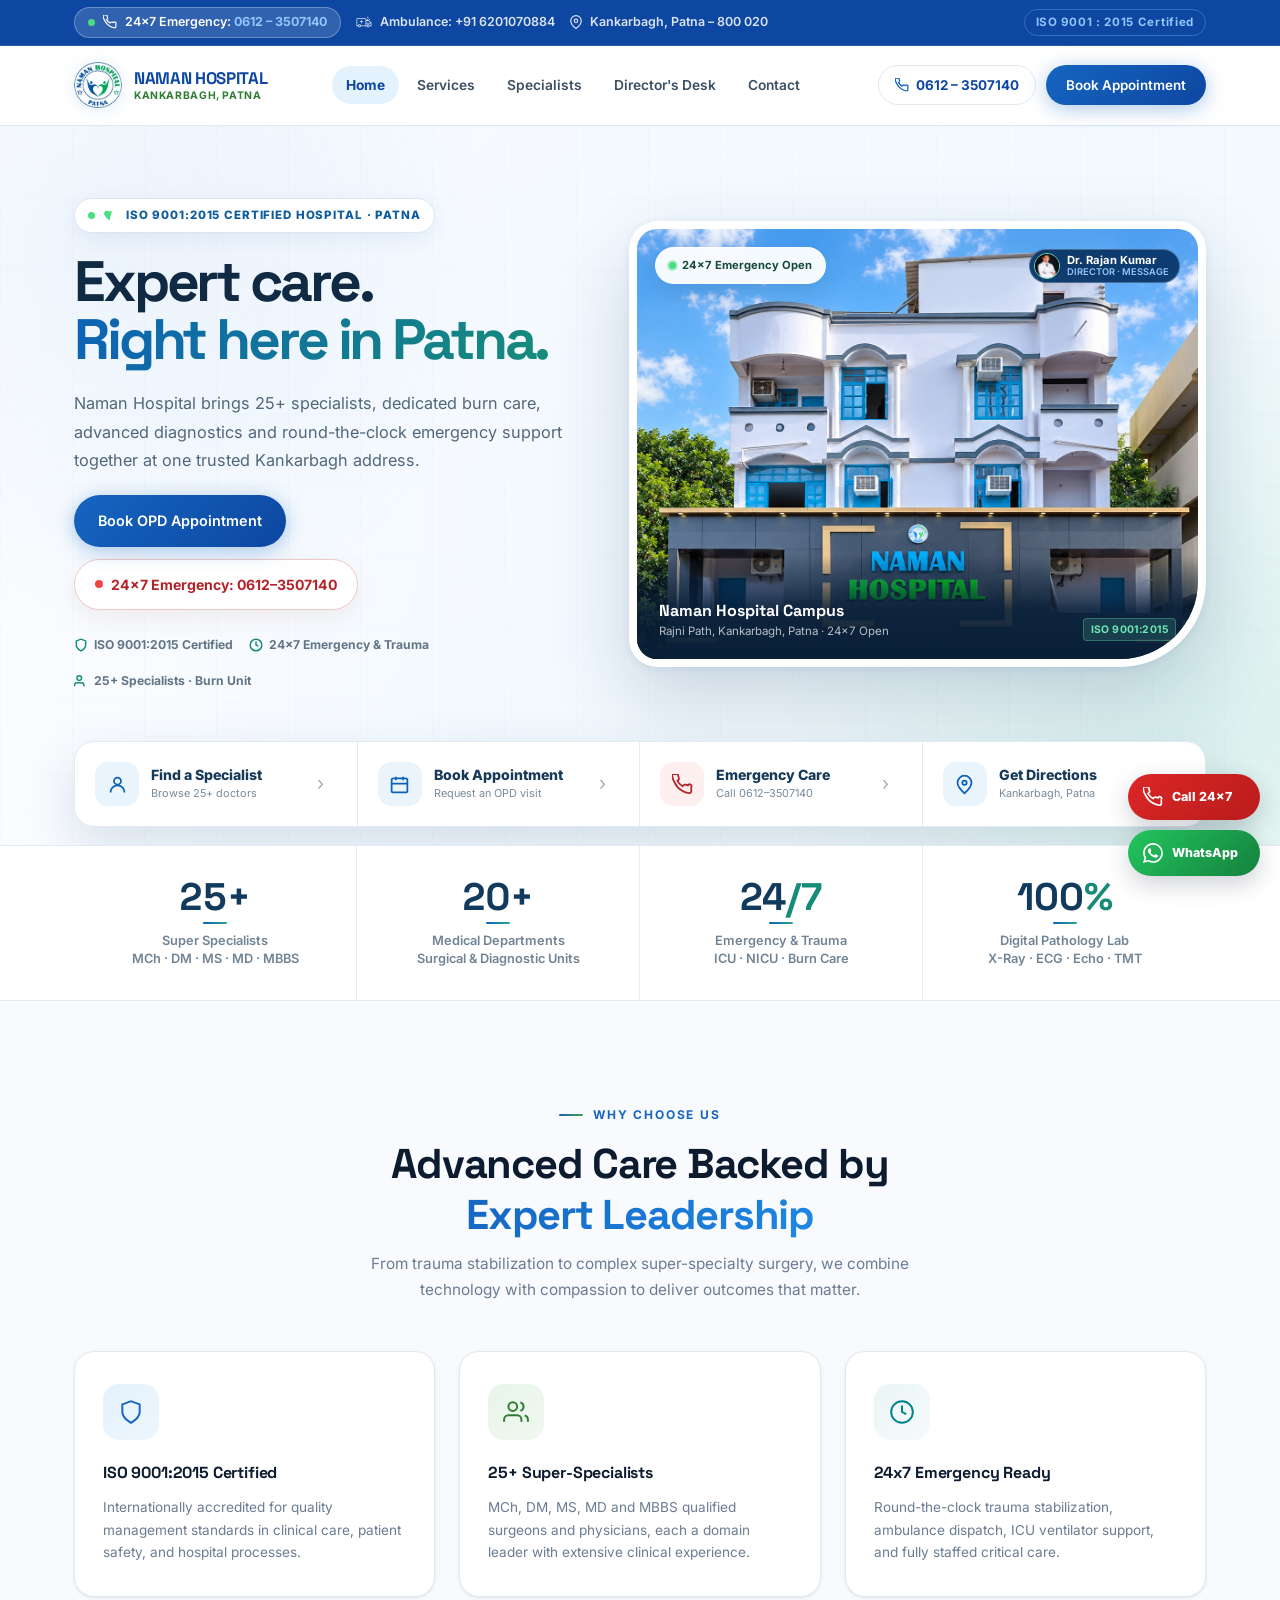
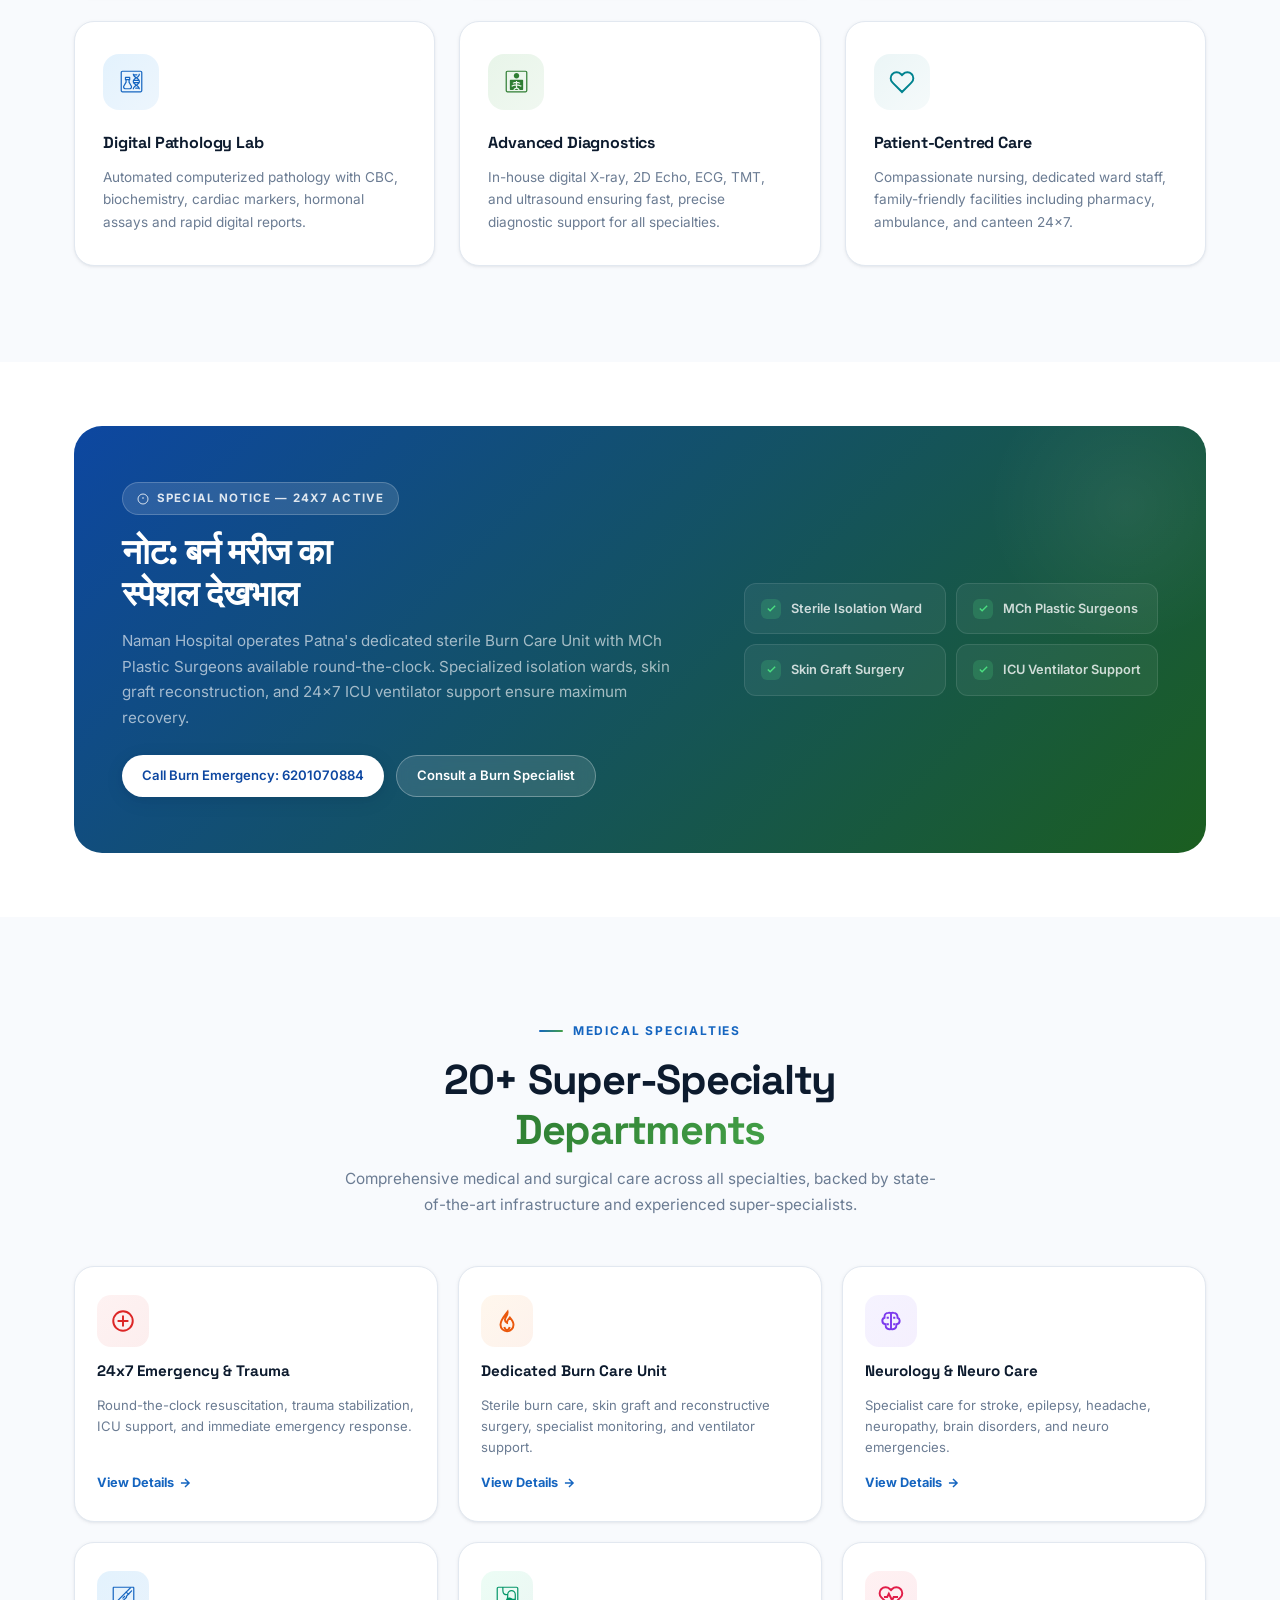
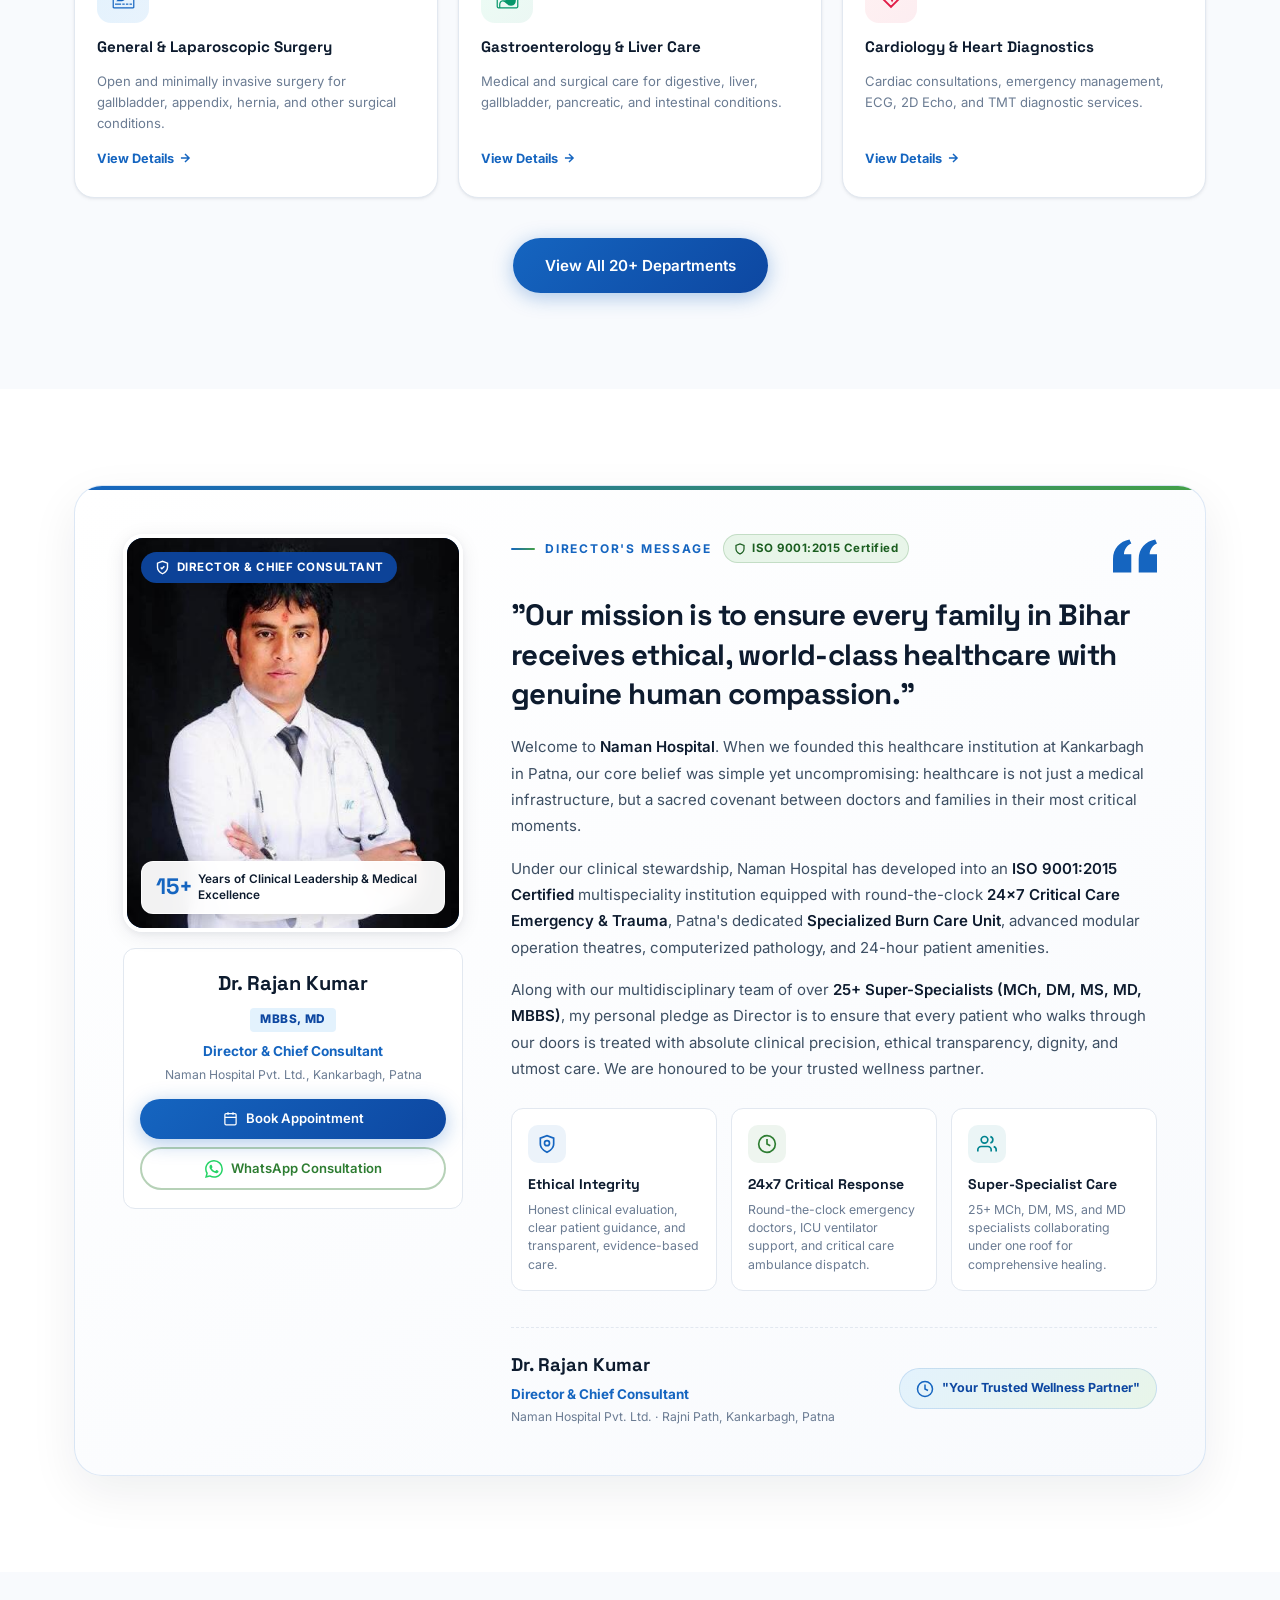
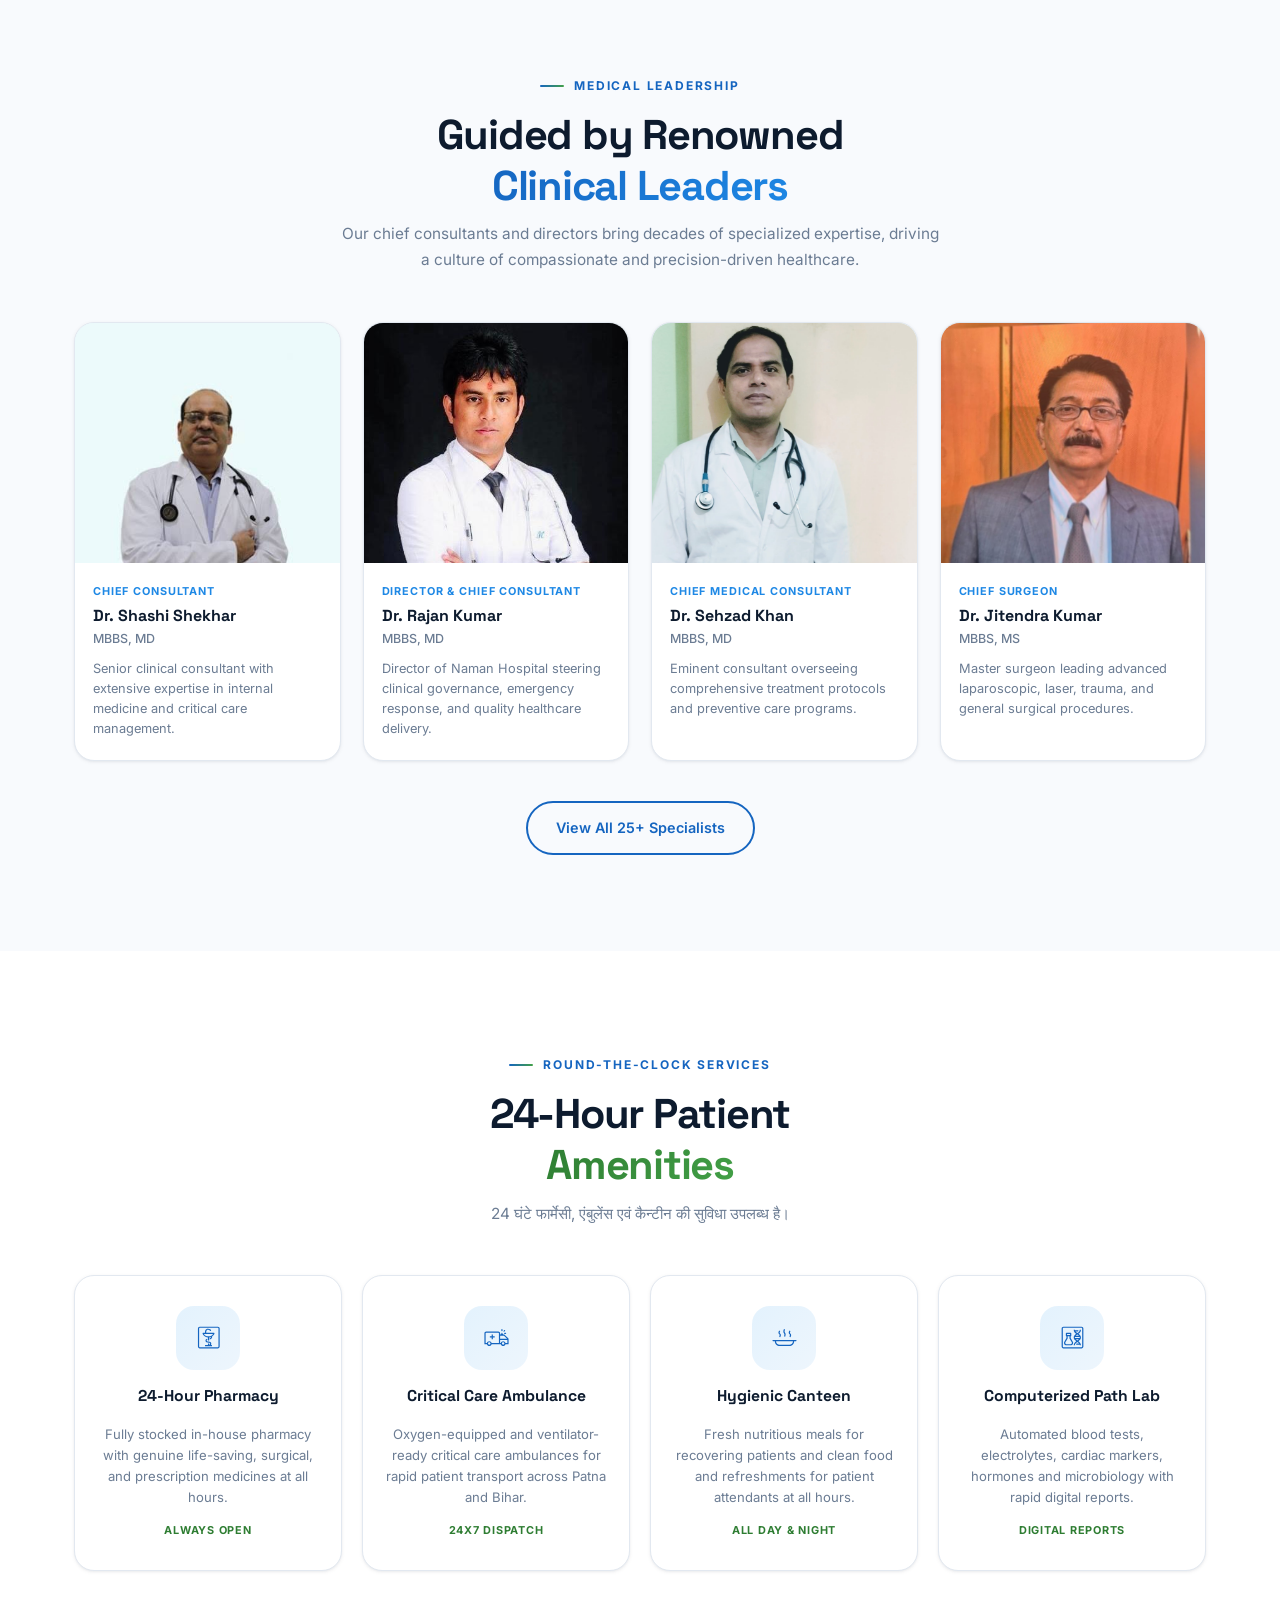
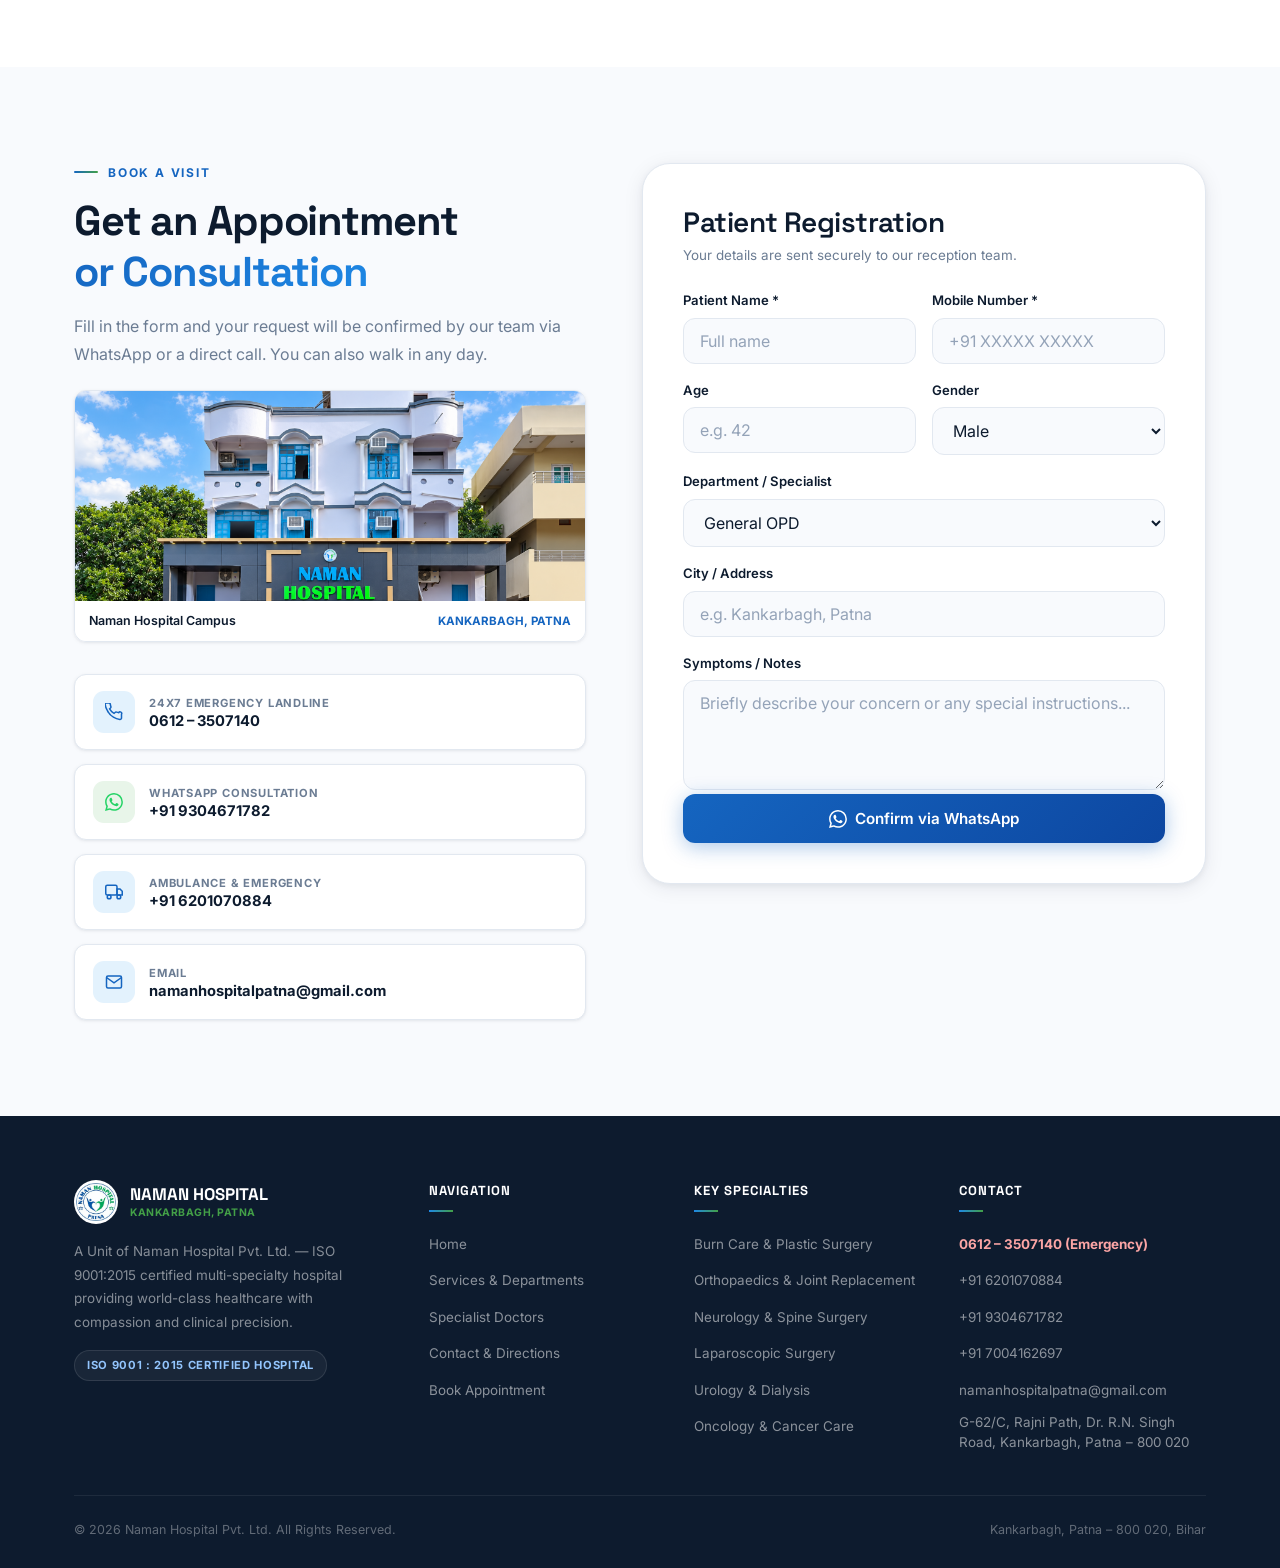
==== commit a2a61c99: "Fix shared ambulance icon path" ====
--- a/index.html
+++ b/index.html
@@ -1009,7 +1009,7 @@
         <span>24x7 Emergency: <strong>0612 – 3507140</strong></span>
       </a>
       <a href="tel:6201070884" class="ebar-item ebar-item-ambulance">
-        <span class="medical-inline-icon" aria-hidden="true" style="--inline-icon:url('assets/icons/health/ambulance.svg');"></span>
+        <span class="medical-inline-icon" aria-hidden="true" style="--inline-icon:url('../assets/icons/health/ambulance.svg');"></span>
         <span>Ambulance: +91 6201070884</span>
       </a>
       <span class="ebar-item ebar-item-location">
